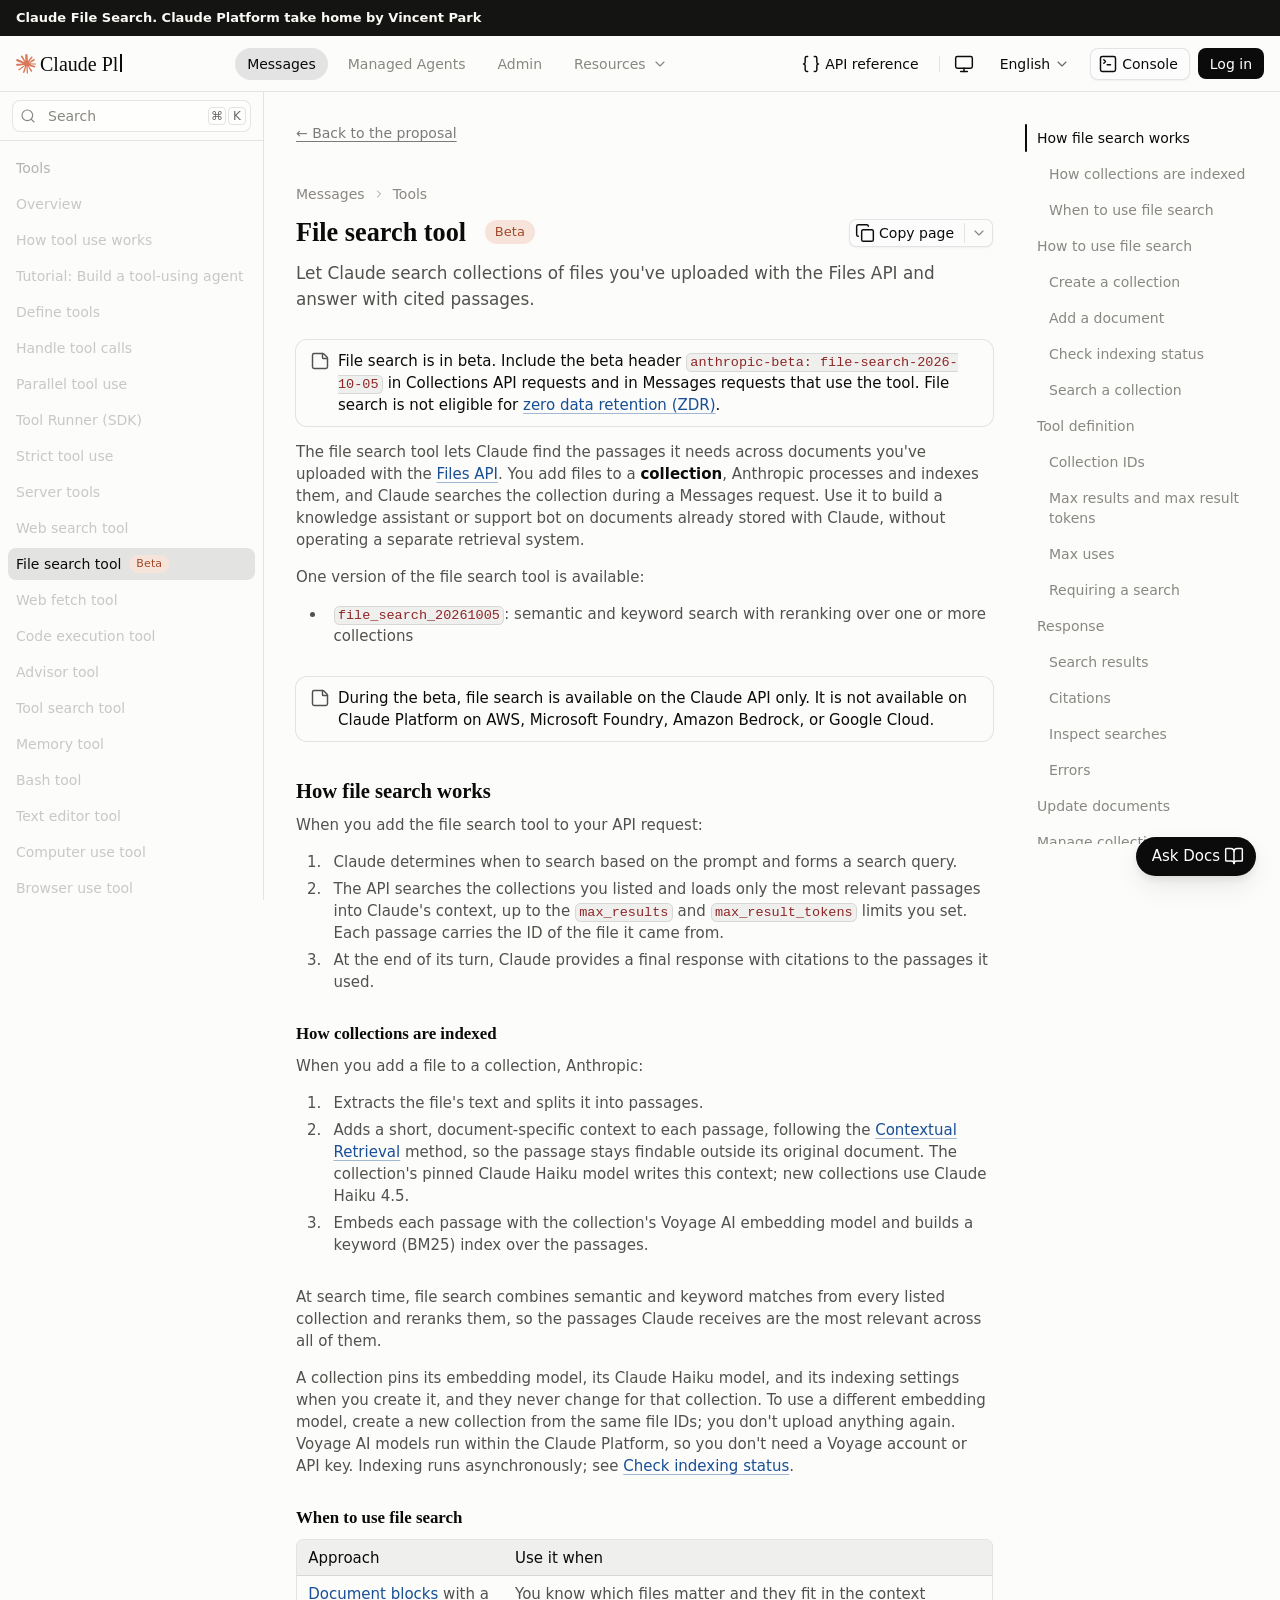
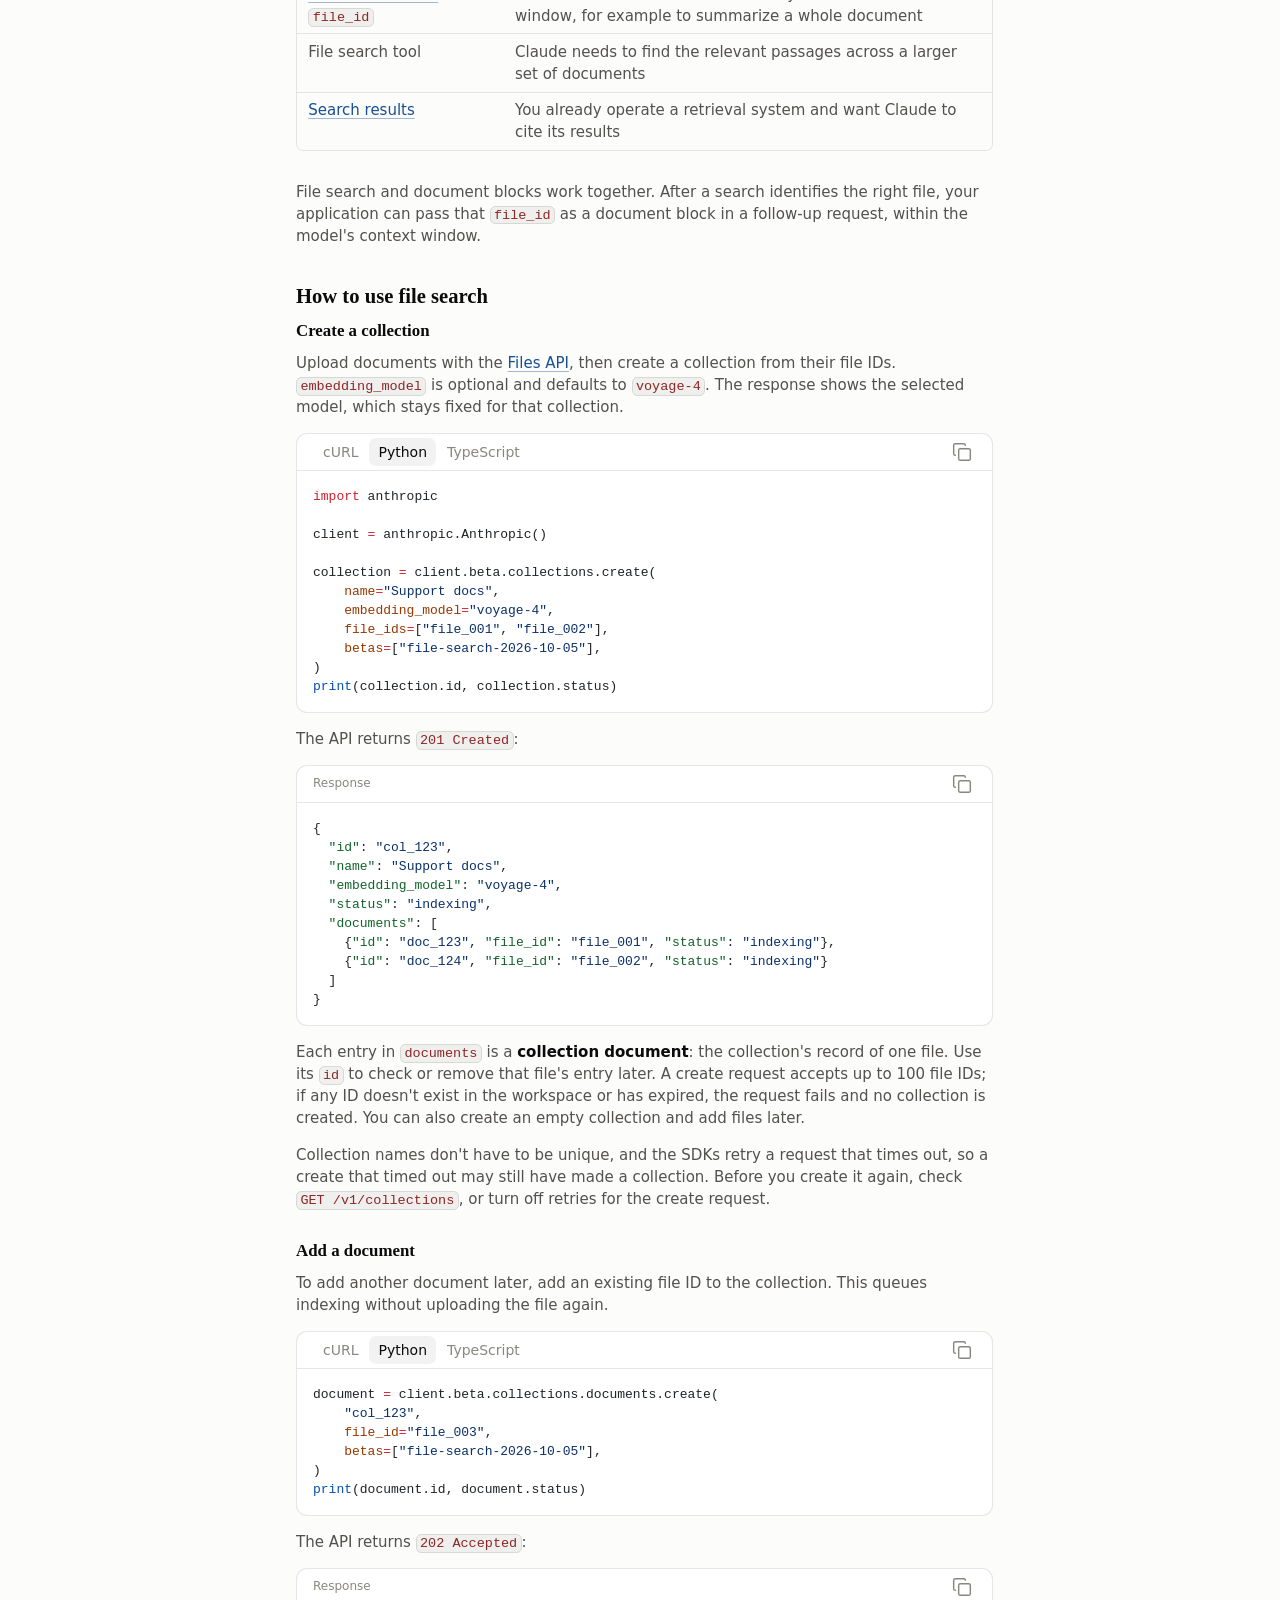
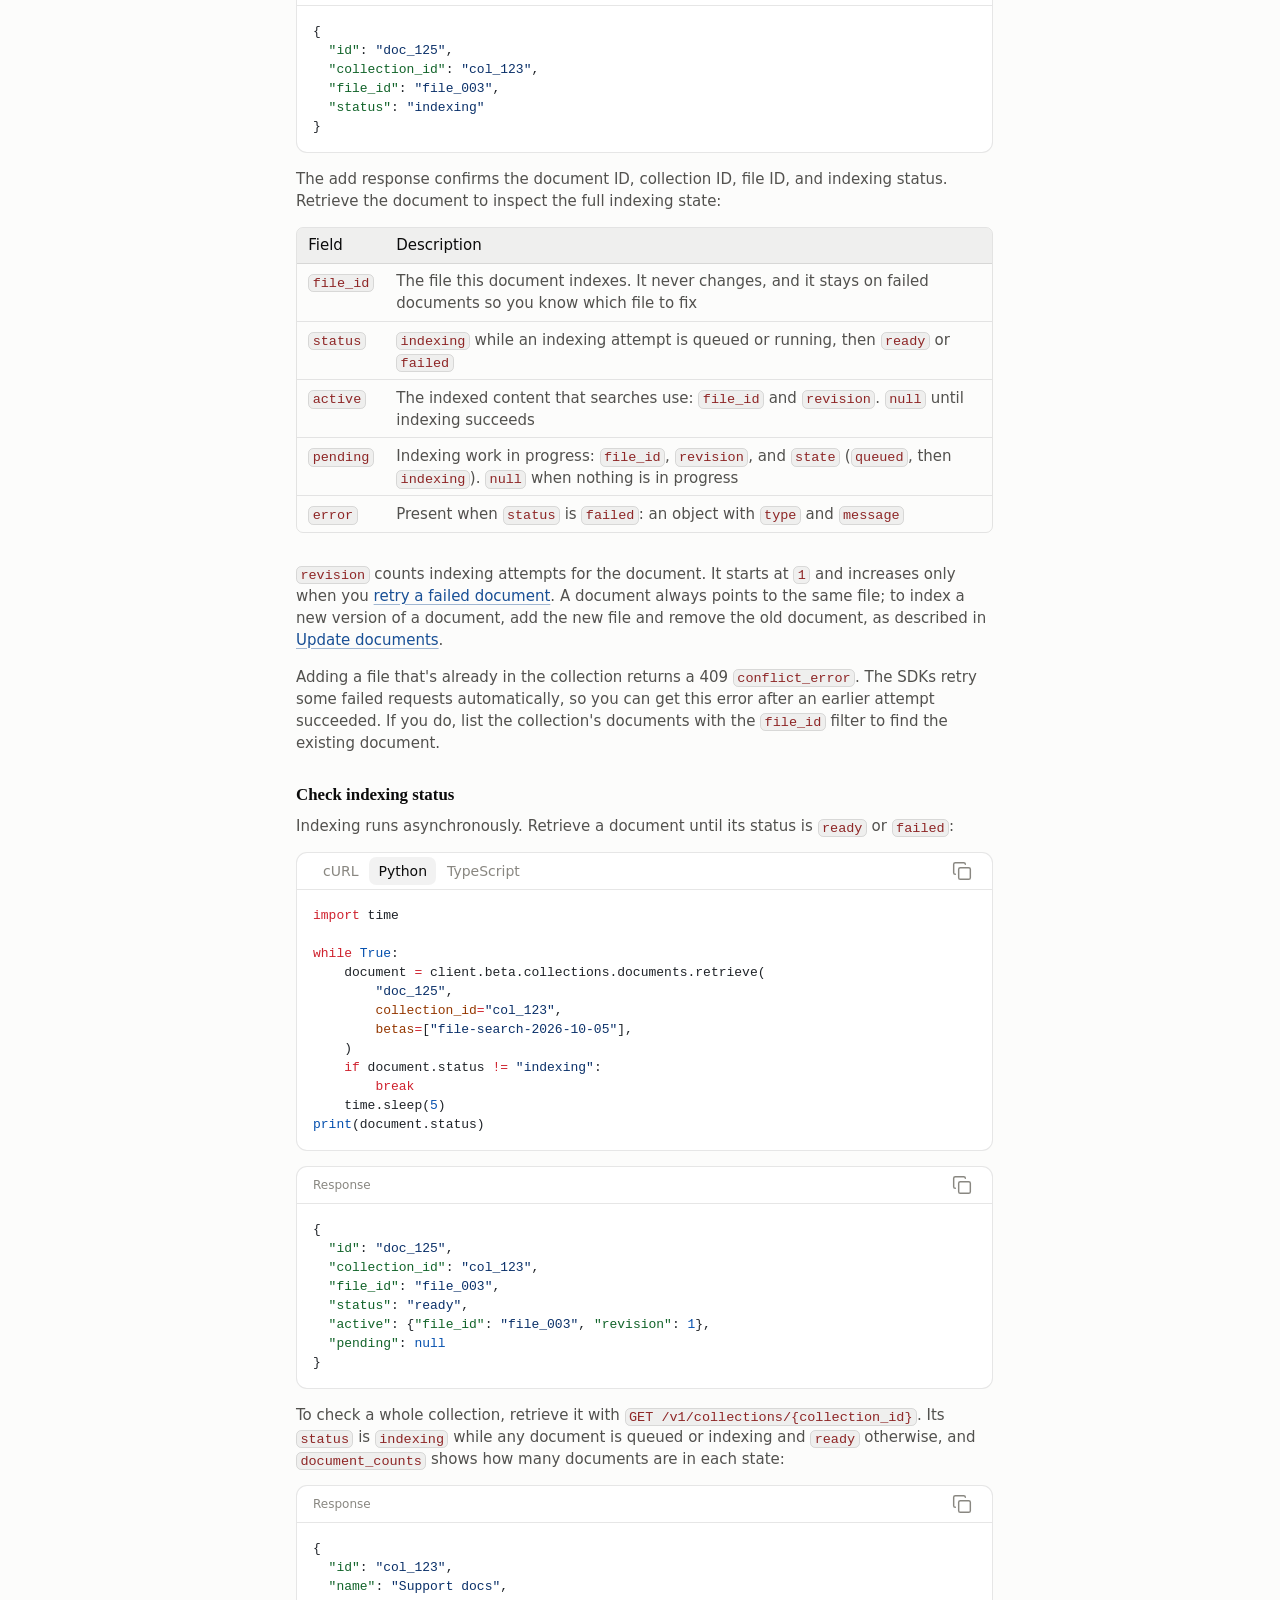
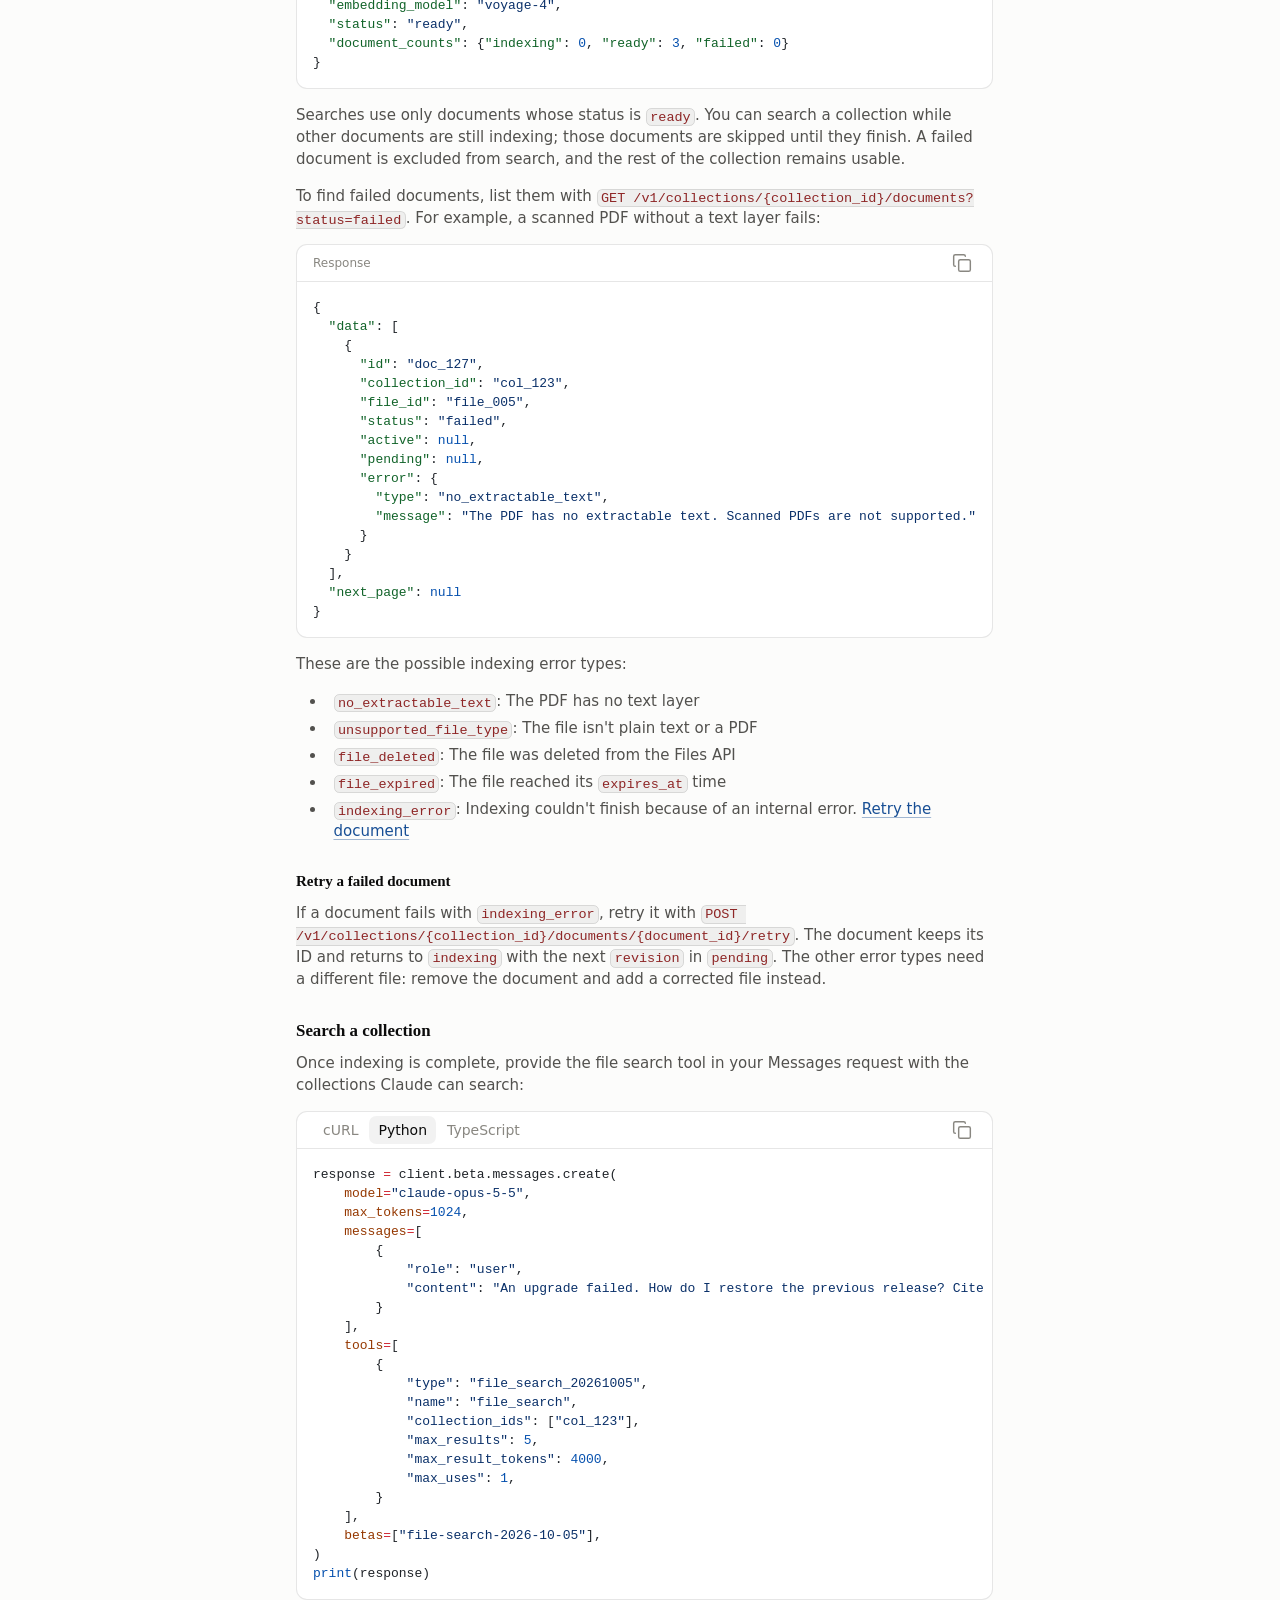
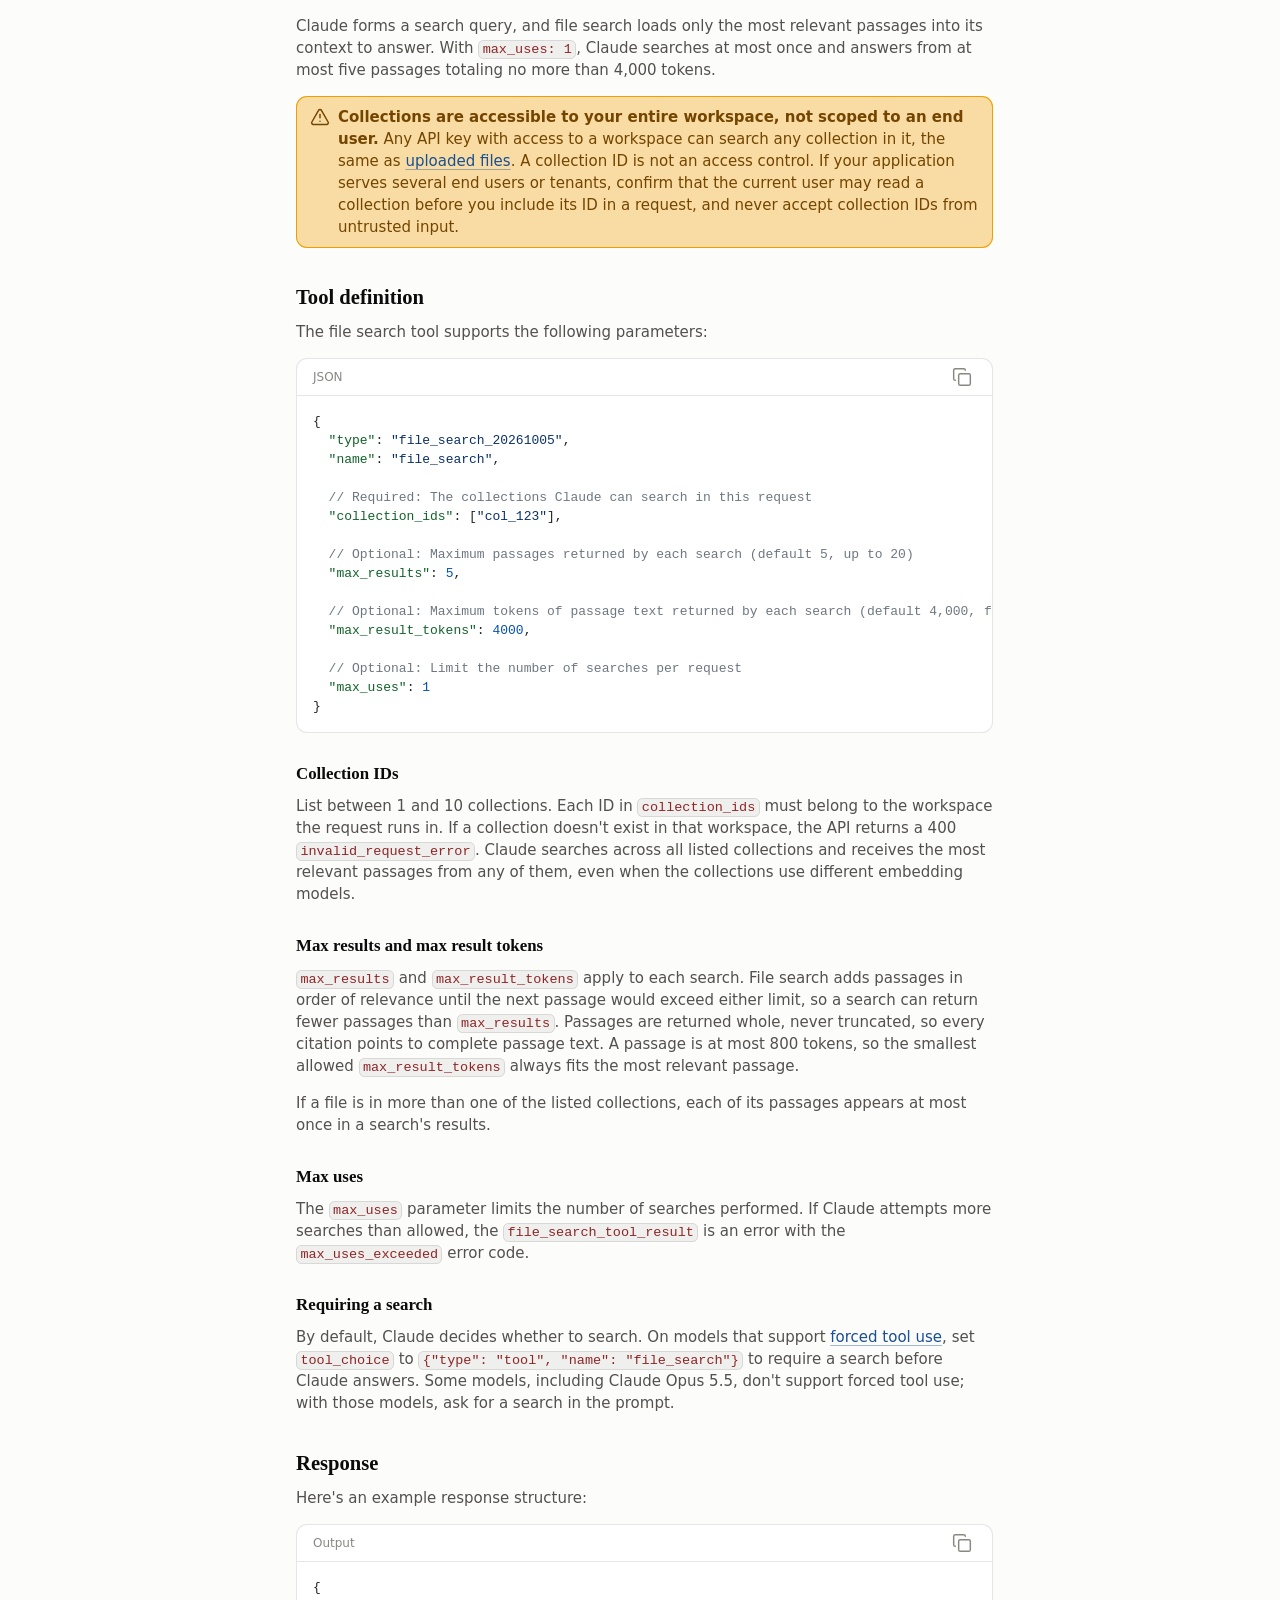
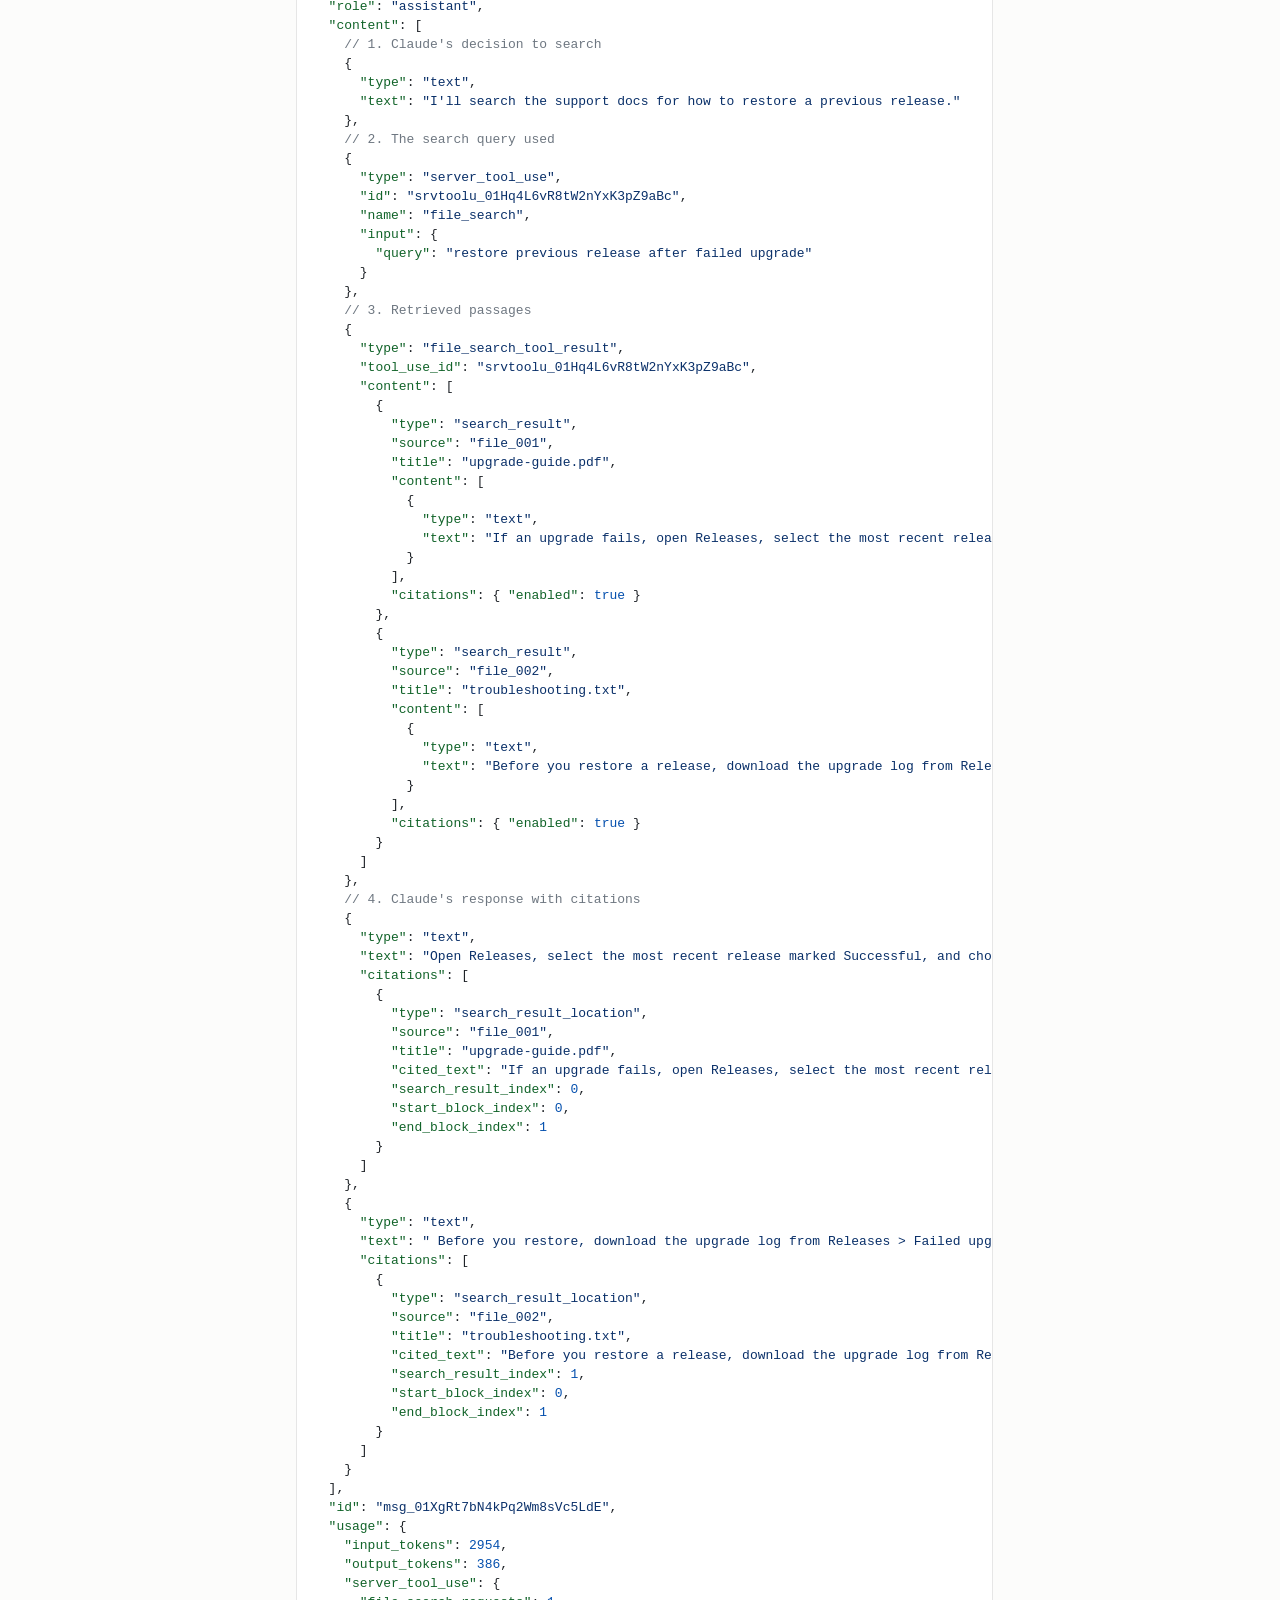
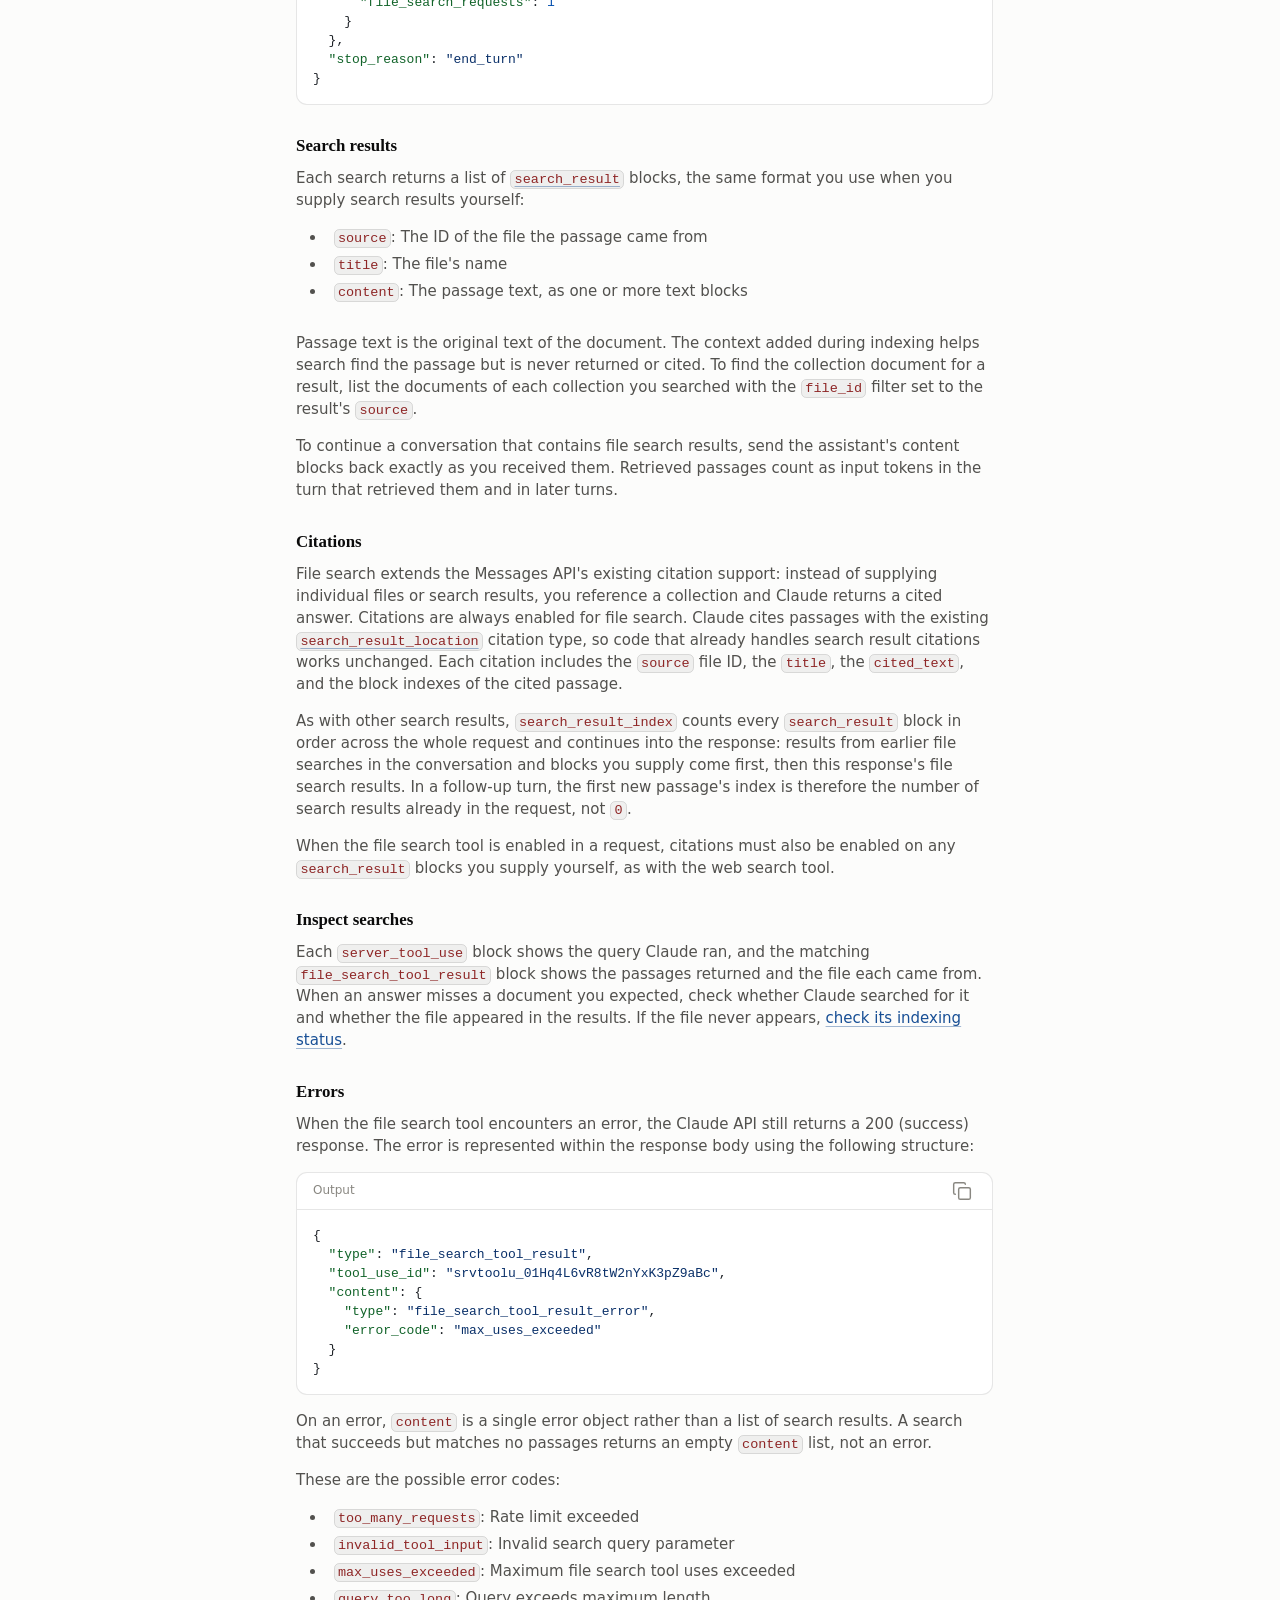
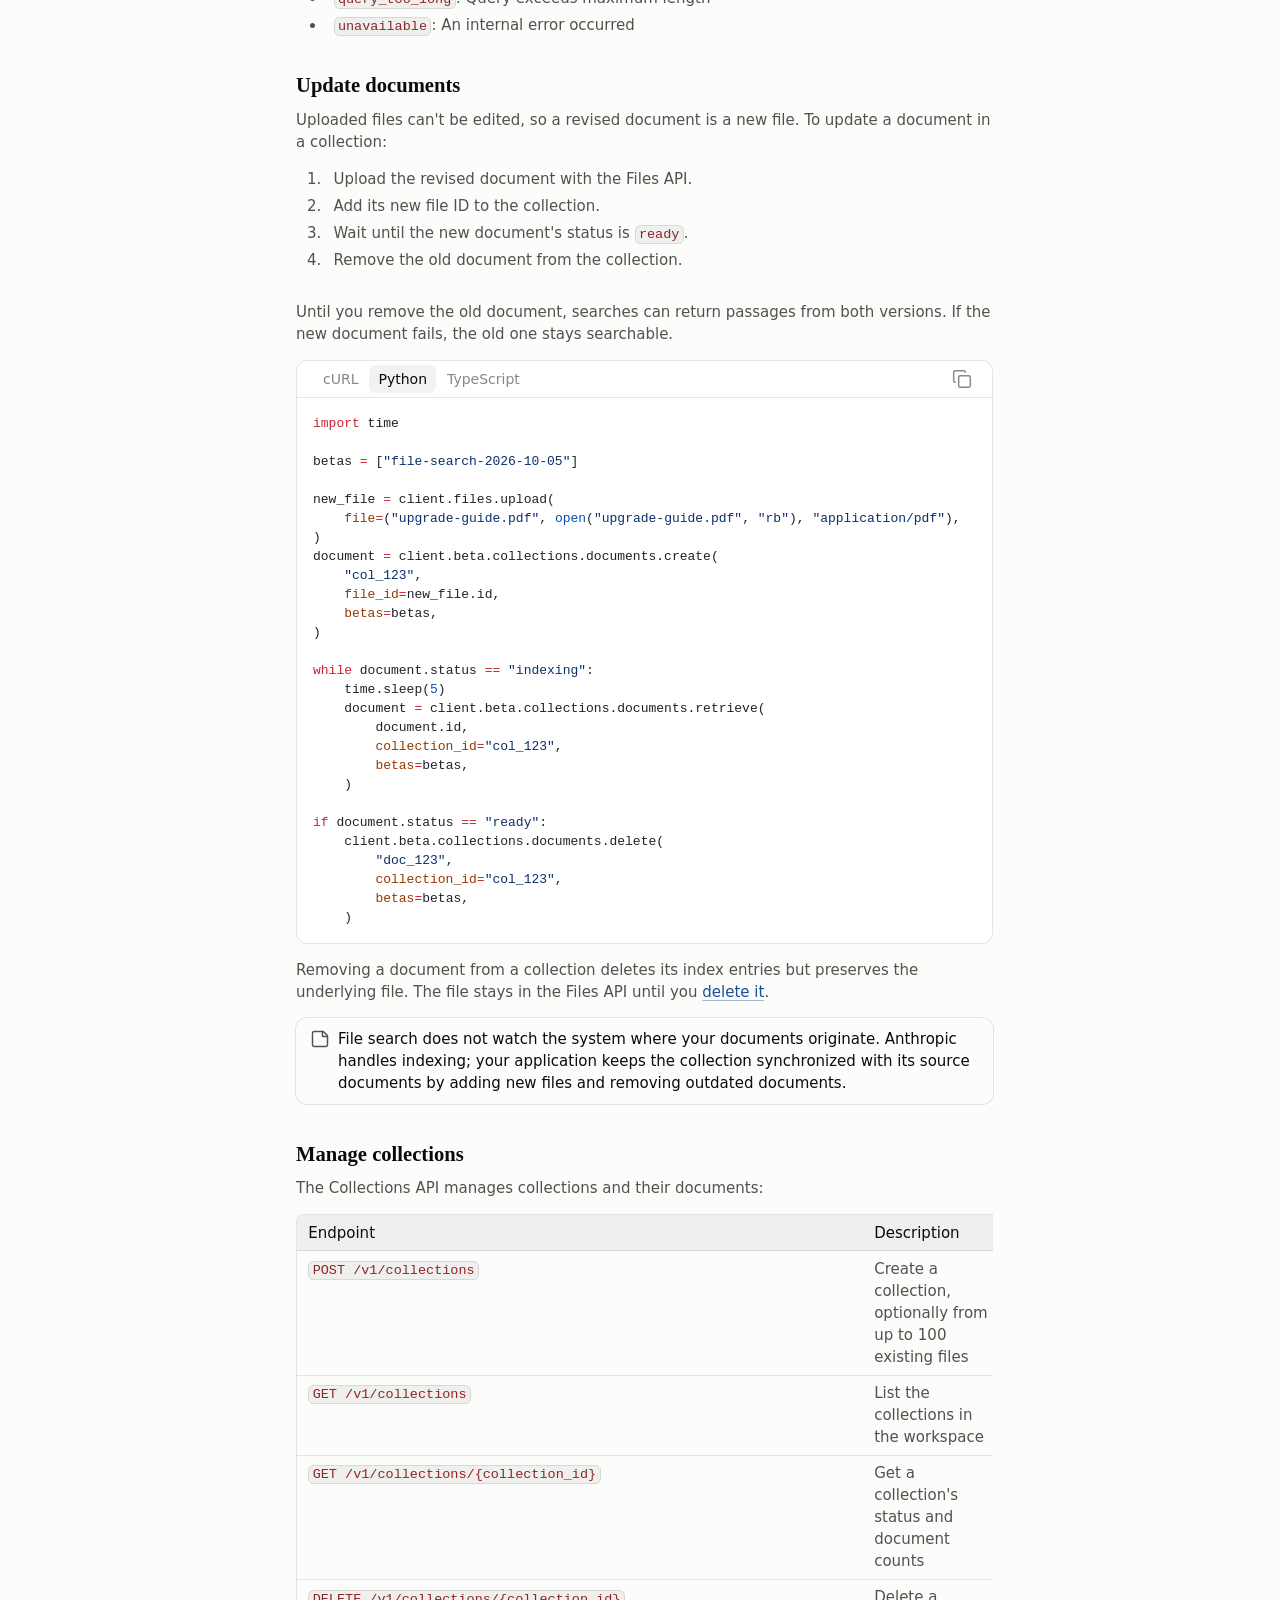
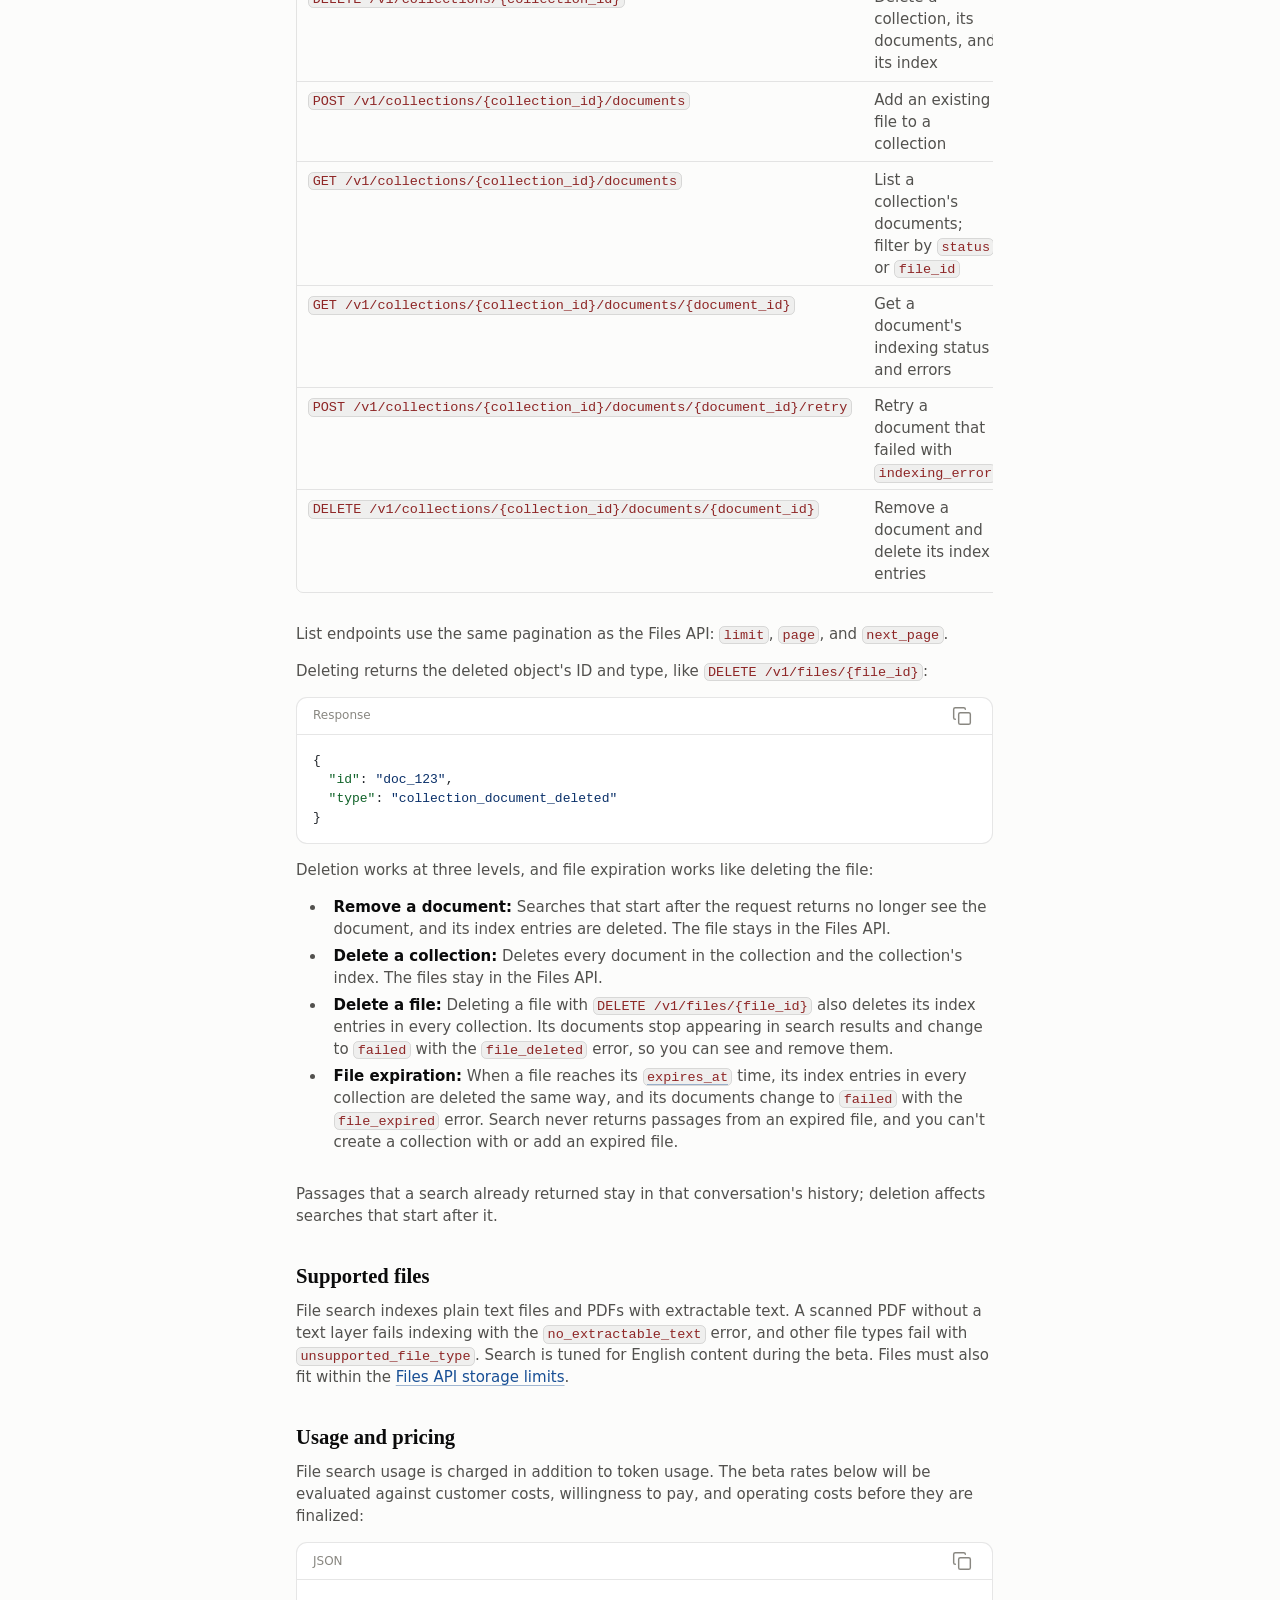
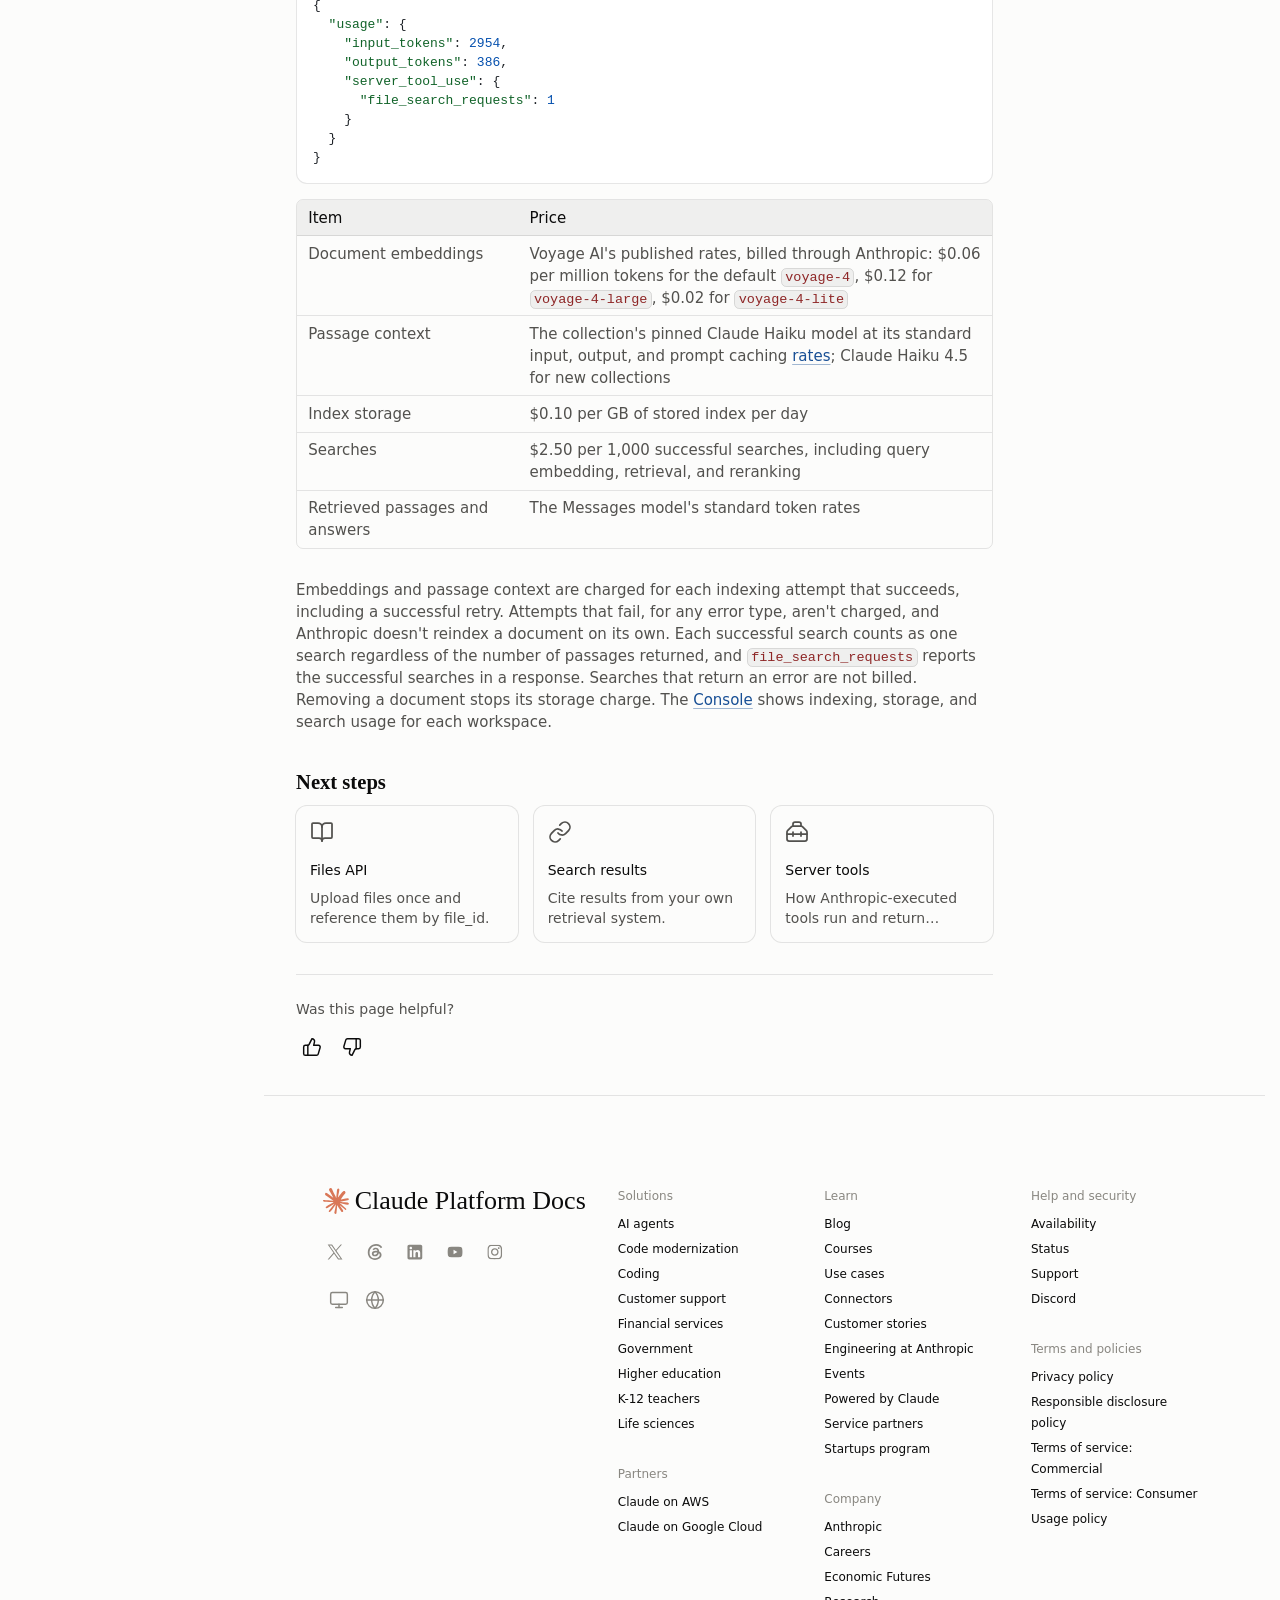
==== docs/en/agents-and-tools/tool-use/file-search-tool/index.html @ 1ff49994 "Publish Claude File Search take-home documentation" ====
<!DOCTYPE html><html class="h-screen antialiased bg-page anthropicsans_a7151b9f-module__RC1Wfa__variable anthropicmono_cbe48008-module__LaA-xG__variable anthropicserif_80ca7d24-module__Iptpla__variable cds-root text-primary" lang="en" data-theme="claude" data-color-version="v2" data-build-id="a8218bbc716d77092af94dba1873da5579f1d96c" style="--cds-page-bg: var(--cds-surface-1); font-size: 100%; --docs-preview-bar-offset: var(--mock-banner-h);" data-density="comfortable" data-platform="web" data-font="anthropic" data-page-bg="surface-1" data-mode="system" data-docs-page=""><head><meta charset="utf-8"><meta name="viewport" content="width=device-width, initial-scale=1, viewport-fit=cover"><link rel="stylesheet" href="../../../../../assets/docs.css"><title>File search tool (proposal mock) - Claude Platform Docs</title><meta name="description" content="Let Claude search collections of files you've uploaded with the Files API and answer with cited passages."><meta name="mobile-web-app-capable" content="yes"><meta name="apple-mobile-web-app-status-bar-style" content="default"><meta name="theme-color" content="rgb(252, 252, 251)"><meta name="robots" content="noindex,nofollow"><link rel="stylesheet" href="../../../../../assets/mock.css"><link rel="icon" href="data:image/svg+xml,%3Csvg xmlns=%22http://www.w3.org/2000/svg%22 viewBox=%220 0 16 16%22%3E%3Ccircle cx=%228%22 cy=%228%22 r=%226%22 fill=%22%23d97757%22/%3E%3C/svg%3E"></head><body class="bg-page text-primary min-h-screen font-sans" style="font-size:var(--cds-font-size-body)"><div class="mock-banner" role="note"><span class="mock-banner-text"><strong>Claude File Search. Claude Platform take home by Vincent Park</strong></span></div><div hidden=""><!--$--><!--/$--></div><div class="cds-root text-primary contents" data-density="comfortable" data-platform="web" data-font="anthropic" data-page-bg="surface-1" style="font-size:var(--cds-font-size-body);--cds-page-bg:var(--cds-surface-1)" data-mode="system"><!--$--><!--/$--><!--$--><!--/$--><!--&--><!--&--><div class="max-w-screen flex flex-col print:block"><header class="fixed top-[var(--docs-preview-bar-offset,0px)] right-0 left-0 flex h-14 flex-none items-center justify-between gap-md border-b bg-surface-1 px-sm md:px-lg xl:gap-xl print:static print:px-6 print:lg:px-8" style="z-index:30"><a aria-label="Claude Platform Docs Home" class="flex items-center" href="https://platform.claude.com/docs/en/home" target="_blank" rel="noopener noreferrer"><div data-cds="ProductLogo" class="inline-flex flex-col items-start" style="gap:4px"><div class="flex items-start" style="font-size:20px;gap:0.3em"><svg data-cds="Spark" xmlns="http://www.w3.org/2000/svg" viewBox="0 0 100 100" width="20" height="20" class="size-[1em] shrink-0 mock-spark" style="--cds-spark-size:calc(1.25rem * var(--cds-rem-scale, 1))" fill="var(--cds-clay, #d97757)" aria-hidden="true"><defs><mask id="mock-spark-mask-0" maskUnits="userSpaceOnUse" x="-20" y="-20" width="140" height="140"><rect x="-20" y="-20" width="140" height="140" fill="black"></rect><circle class="mock-spark-mask" cx="50" cy="50" r="75" fill="white"></circle></mask></defs><g mask="url(#mock-spark-mask-0)"><path d="m19.6 66.5 19.7-11 .3-1-.3-.5h-1l-3.3-.2-11.2-.3L14 53l-9.5-.5-2.4-.5L0 49l.2-1.5 2-1.3 2.9.2 6.3.5 9.5.6 6.9.4L38 49.1h1.6l.2-.7-.5-.4-.4-.4L29 41l-10.6-7-5.6-4.1-3-2-1.5-2-.6-4.2 2.7-3 3.7.3.9.2 3.7 2.9 8 6.1L37 36l1.5 1.2.6-.4.1-.3-.7-1.1L33 25l-6-10.4-2.7-4.3-.7-2.6c-.3-1-.4-2-.4-3l3-4.2L28 0l4.2.6L33.8 2l2.6 6 4.1 9.3L47 29.9l2 3.8 1 3.4.3 1h.7v-.5l.5-7.2 1-8.7 1-11.2.3-3.2 1.6-3.8 3-2L61 2.6l2 2.9-.3 1.8-1.1 7.7L59 27.1l-1.5 8.2h.9l1-1.1 4.1-5.4 6.9-8.6 3-3.5L77 13l2.3-1.8h4.3l3.1 4.7-1.4 4.9-4.4 5.6-3.7 4.7-5.3 7.1-3.2 5.7.3.4h.7l12-2.6 6.4-1.1 7.6-1.3 3.5 1.6.4 1.6-1.4 3.4-8.2 2-9.6 2-14.3 3.3-.2.1.2.3 6.4.6 2.8.2h6.8l12.6 1 3.3 2 1.9 2.7-.3 2-5.1 2.6-6.8-1.6-16-3.8-5.4-1.3h-.8v.4l4.6 4.5 8.3 7.5L89 80.1l.5 2.4-1.3 2-1.4-.2-9.2-7-3.6-3-8-6.8h-.5v.7l1.8 2.7 9.8 14.7.5 4.5-.7 1.4-2.6 1-2.7-.6-5.8-8-6-9-4.7-8.2-.5.4-2.9 30.2-1.3 1.5-3 1.2-2.5-2-1.4-3 1.4-6.2 1.6-8 1.3-6.4 1.2-7.9.7-2.6v-.2H49L43 72l-9 12.3-7.2 7.6-1.7.7-3-1.5.3-2.8L24 86l10-12.8 6-7.9 4-4.6-.1-.5h-.3L17.2 77.4l-4.7.6-2-2 .2-3 1-1 8-5.5Z"></path></g></svg><div class="flex flex-col items-start" style="gap:4px"><span class="whitespace-nowrap font-voice leading-none text-primary mock-wordmark" style="font-size:20px;font-weight:500;margin-left:-0.1em;font-optical-sizing:auto;font-variation-settings:&quot;wght&quot; 500;font-feature-settings:&quot;ss01&quot; 1, &quot;dlig&quot; 1"><span class="mock-typed">Claude Platform Docs</span><span class="mock-caret" aria-hidden="true"></span><span class="mock-think" aria-hidden="true"><span class="mock-verb-window"><span class="mock-verb">Thinking…</span></span></span></span></div></div></div></a><nav class="hidden lg:block h-full print:hidden"><ul class="flex h-full items-center gap-xs text-body"><li><a class="flex h-control items-center justify-center gap-1.5 rounded-full px-md text-center text-nowrap outline-none focus-visible:shadow-focus focus-visible:outline-hidden bg-fill-ghost-selected text-primary" href="https://platform.claude.com/docs/en/intro" target="_blank" rel="noopener noreferrer">Messages</a></li><li><a class="flex h-control items-center justify-center gap-1.5 rounded-full px-md text-center text-nowrap outline-none focus-visible:shadow-focus focus-visible:outline-hidden text-muted hover:bg-fill-ghost-hover" href="https://platform.claude.com/docs/en/managed-agents/overview" target="_blank" rel="noopener noreferrer">Managed Agents</a></li><li><a class="flex h-control items-center justify-center gap-1.5 rounded-full px-md text-center text-nowrap outline-none focus-visible:shadow-focus focus-visible:outline-hidden text-muted hover:bg-fill-ghost-hover" href="https://platform.claude.com/docs/en/manage-claude/admin-api" target="_blank" rel="noopener noreferrer">Admin</a></li><li><div class="relative"><button type="button" class="flex h-control items-center justify-center gap-1.5 rounded-full px-md text-center text-nowrap outline-none focus-visible:shadow-focus focus-visible:outline-hidden text-muted hover:bg-fill-ghost-hover" aria-expanded="false" aria-controls="_R_iabrivd9l4plb_">Resources<span data-cds="Icon" style="font-size:calc(1rem * var(--cds-rem-scale, 1));font-weight:533.3" aria-hidden="true" data-mock-icon="chevron-down"><svg xmlns="http://www.w3.org/2000/svg" viewBox="0 0 24 24" width="1em" height="1em" fill="none" stroke="currentColor" stroke-width="1.75" stroke-linecap="round" stroke-linejoin="round" aria-hidden="true" style="display:inline-block;vertical-align:-0.125em"><path d="m6 9 6 6 6-6"></path></svg></span></button><ul id="_R_iabrivd9l4plb_" role="list" hidden="" inert="" style="z-index:50" class="rounded-card bg-surface-3 shadow-panel absolute left-0 top-full mt-1 min-w-32 p-1 max-h-[min(70vh,24rem)] overflow-y-auto overflow-x-hidden"><li><a class="cds-reset flex w-full items-center gap-xs compact:px-2 comfortable:px-2.5 py-[calc((var(--cds-h-control)-var(--cds-leading-body))/2)] rounded text-body font-normal [--cds-shortcut-cap-ink:var(--cds-text-muted)] select-none outline-none focus-visible:outline-hidden data-[disabled]:opacity-disabled data-[disabled]:pointer-events-none text-primary data-[highlighted]:bg-fill-ghost-hover justify-between whitespace-nowrap hover:bg-fill-ghost-hover focus-visible:bg-fill-ghost-hover focus-visible:shadow-focus" href="https://platform.claude.com/docs/en/about-claude/use-case-guides/overview" target="_blank" rel="noopener noreferrer"><span>Best practices</span></a></li><li><a class="cds-reset flex w-full items-center gap-xs compact:px-2 comfortable:px-2.5 py-[calc((var(--cds-h-control)-var(--cds-leading-body))/2)] rounded text-body font-normal [--cds-shortcut-cap-ink:var(--cds-text-muted)] select-none outline-none focus-visible:outline-hidden data-[disabled]:opacity-disabled data-[disabled]:pointer-events-none text-primary data-[highlighted]:bg-fill-ghost-hover justify-between whitespace-nowrap hover:bg-fill-ghost-hover focus-visible:bg-fill-ghost-hover focus-visible:shadow-focus" href="https://platform.claude.com/docs/en/models/overview" target="_blank" rel="noopener noreferrer"><span>Models &amp; pricing</span></a></li><li><a class="cds-reset flex w-full items-center gap-xs compact:px-2 comfortable:px-2.5 py-[calc((var(--cds-h-control)-var(--cds-leading-body))/2)] rounded text-body font-normal [--cds-shortcut-cap-ink:var(--cds-text-muted)] select-none outline-none focus-visible:outline-hidden data-[disabled]:opacity-disabled data-[disabled]:pointer-events-none text-primary data-[highlighted]:bg-fill-ghost-hover justify-between whitespace-nowrap hover:bg-fill-ghost-hover focus-visible:bg-fill-ghost-hover focus-visible:shadow-focus" href="https://platform.claude.com/docs/en/cli-sdks-libraries/overview" target="_blank" rel="noopener noreferrer"><span>SDKs, CLI, and libraries</span></a></li><li><a class="cds-reset flex w-full items-center gap-xs compact:px-2 comfortable:px-2.5 py-[calc((var(--cds-h-control)-var(--cds-leading-body))/2)] rounded text-body font-normal [--cds-shortcut-cap-ink:var(--cds-text-muted)] select-none outline-none focus-visible:outline-hidden data-[disabled]:opacity-disabled data-[disabled]:pointer-events-none text-primary data-[highlighted]:bg-fill-ghost-hover justify-between whitespace-nowrap hover:bg-fill-ghost-hover focus-visible:bg-fill-ghost-hover focus-visible:shadow-focus" href="https://platform.claude.com/docs/en/agents-and-tools/agent-skills/claude-api-skill" target="_blank" rel="noopener noreferrer"><span>Claude API skill</span></a></li><li><a class="cds-reset flex w-full items-center gap-xs compact:px-2 comfortable:px-2.5 py-[calc((var(--cds-h-control)-var(--cds-leading-body))/2)] rounded text-body font-normal [--cds-shortcut-cap-ink:var(--cds-text-muted)] select-none outline-none focus-visible:outline-hidden data-[disabled]:opacity-disabled data-[disabled]:pointer-events-none text-primary data-[highlighted]:bg-fill-ghost-hover justify-between whitespace-nowrap hover:bg-fill-ghost-hover focus-visible:bg-fill-ghost-hover focus-visible:shadow-focus" href="https://platform.claude.com/docs/en/release-notes/overview" target="_blank" rel="noopener noreferrer"><span>Release notes</span></a></li></ul></div></li></ul></nav><div class="print:hidden"><div class="lg:flex hidden items-center gap-xs"><a data-cds="Button" data-cds-ghost="" class="cds-reset group/btn relative isolate inline-flex shrink-0 items-center justify-center gap-1.5 whitespace-nowrap select-none cursor-[var(--cds-cursor-interactive)] aria-disabled:cursor-default data-[disabled]:cursor-default border-0 outline-none focus-visible:outline-hidden [&amp;[data-initial-focus]:focus]:outline-hidden rounded h-control font-sans text-body [&amp;:disabled:not([aria-busy])]:opacity-disabled disabled:pointer-events-none transition-shadow duration-fast text-primary font-normal aria-pressed:text-accent focus-visible:shadow-focus [&amp;[data-initial-focus]:focus]:shadow-focus px-md" href="https://platform.claude.com/docs/en/api/overview" target="_blank" rel="noopener noreferrer"><span aria-hidden="true" class="absolute -z-[1] rounded-[inherit] inset-0 cds-btn-squish"><span data-cds-part="paint" class="absolute inset-0 rounded-[inherit] transition-[background-color,box-shadow,color] duration-fast ease-out group-focus-visible/btn:shadow-[inset_0_0_0_1px_var(--cds-page-bg)] group-[[data-initial-focus]:focus]/btn:shadow-[inset_0_0_0_1px_var(--cds-page-bg)] bg-transparent group-hover/btn:bg-fill-ghost-hover group-[[aria-haspopup][aria-expanded=true]]/btn:bg-fill-ghost-hover group-aria-pressed/btn:bg-accent group-hover/btn:group-aria-pressed/btn:bg-accent "></span></span><span class="inline-flex min-w-0 items-center gap-1 "><span data-cds="Icon" style="font-size:calc(1.25rem * var(--cds-rem-scale, 1));font-weight:433.3" class="-ms-1" aria-hidden="true" data-mock-icon="braces"><svg xmlns="http://www.w3.org/2000/svg" viewBox="0 0 24 24" width="1em" height="1em" fill="none" stroke="currentColor" stroke-width="1.75" stroke-linecap="round" stroke-linejoin="round" aria-hidden="true" style="display:inline-block;vertical-align:-0.125em"><path d="M8 3H7a2 2 0 0 0-2 2v5a2 2 0 0 1-2 2 2 2 0 0 1 2 2v5c0 1.1.9 2 2 2h1"></path><path d="M16 21h1a2 2 0 0 0 2-2v-5c0-1.1.9-2 2-2a2 2 0 0 1-2-2V5a2 2 0 0 0-2-2h-1"></path></svg></span>API reference</span></a><div class="h-4 w-px self-center bg-border" aria-hidden="true"></div><div class="hidden xl:flex items-center gap-xs"><button type="button" data-cds="Button" data-cds-icon-only="" data-cds-ghost="" class="cds-reset group/btn relative isolate inline-flex shrink-0 items-center justify-center gap-1.5 whitespace-nowrap select-none cursor-[var(--cds-cursor-interactive)] aria-disabled:cursor-default data-[disabled]:cursor-default border-0 outline-none focus-visible:outline-hidden [&amp;[data-initial-focus]:focus]:outline-hidden rounded h-control font-sans text-body [&amp;:disabled:not([aria-busy])]:opacity-disabled disabled:pointer-events-none transition-shadow duration-fast text-primary font-normal aria-pressed:text-accent focus-visible:shadow-focus [&amp;[data-initial-focus]:focus]:shadow-focus aspect-square w-control px-0" aria-label="Color theme: System" tabindex="0" aria-haspopup="menu" id="_R_6lnabrivd9l4plb_" data-base-ui-tooltip-trigger="" aria-expanded="false"><span aria-hidden="true" class="absolute -z-[1] rounded-[inherit] inset-0 cds-btn-squish"><span data-cds-part="paint" class="absolute inset-0 rounded-[inherit] transition-[background-color,box-shadow,color] duration-fast ease-out group-focus-visible/btn:shadow-[inset_0_0_0_1px_var(--cds-page-bg)] group-[[data-initial-focus]:focus]/btn:shadow-[inset_0_0_0_1px_var(--cds-page-bg)] bg-transparent group-hover/btn:bg-fill-ghost-hover group-[[aria-haspopup][aria-expanded=true]]/btn:bg-fill-ghost-hover group-aria-pressed/btn:bg-accent group-hover/btn:group-aria-pressed/btn:bg-accent "></span></span><span class="inline-flex min-w-0 items-center gap-1 "><span data-cds="Icon" style="font-size:calc(1.25rem * var(--cds-rem-scale, 1));font-weight:433.3" aria-hidden="true" data-mock-icon="monitor"><svg xmlns="http://www.w3.org/2000/svg" viewBox="0 0 24 24" width="1em" height="1em" fill="none" stroke="currentColor" stroke-width="1.75" stroke-linecap="round" stroke-linejoin="round" aria-hidden="true" style="display:inline-block;vertical-align:-0.125em"><rect width="20" height="14" x="2" y="3" rx="2"></rect><line x1="8" x2="16" y1="21" y2="21"></line><line x1="12" x2="12" y1="17" y2="21"></line></svg></span></span></button><button type="button" data-cds="Button" data-cds-ghost="" class="cds-reset group/btn relative isolate inline-flex shrink-0 items-center justify-center gap-1.5 whitespace-nowrap select-none cursor-[var(--cds-cursor-interactive)] aria-disabled:cursor-default data-[disabled]:cursor-default border-0 outline-none focus-visible:outline-hidden [&amp;[data-initial-focus]:focus]:outline-hidden rounded h-control font-sans text-body [&amp;:disabled:not([aria-busy])]:opacity-disabled disabled:pointer-events-none transition-shadow duration-fast text-primary font-normal aria-pressed:text-accent focus-visible:shadow-focus [&amp;[data-initial-focus]:focus]:shadow-focus px-md" aria-label="Language: English" tabindex="0" aria-haspopup="menu" id="base-ui-_R_6pnabrivd9l4plb_" aria-expanded="false"><span aria-hidden="true" class="absolute -z-[1] rounded-[inherit] inset-0 cds-btn-squish"><span data-cds-part="paint" class="absolute inset-0 rounded-[inherit] transition-[background-color,box-shadow,color] duration-fast ease-out group-focus-visible/btn:shadow-[inset_0_0_0_1px_var(--cds-page-bg)] group-[[data-initial-focus]:focus]/btn:shadow-[inset_0_0_0_1px_var(--cds-page-bg)] bg-transparent group-hover/btn:bg-fill-ghost-hover group-[[aria-haspopup][aria-expanded=true]]/btn:bg-fill-ghost-hover group-aria-pressed/btn:bg-accent group-hover/btn:group-aria-pressed/btn:bg-accent "></span></span><span class="inline-flex min-w-0 items-center gap-1 ">English<span data-cds="Icon" style="font-size:calc(1rem * var(--cds-rem-scale, 1));font-weight:533.3" class="shrink-0 opacity-60" data-cds-part="menu-caret" aria-hidden="true" data-mock-icon="chevron-down"><svg xmlns="http://www.w3.org/2000/svg" viewBox="0 0 24 24" width="1em" height="1em" fill="none" stroke="currentColor" stroke-width="1.75" stroke-linecap="round" stroke-linejoin="round" aria-hidden="true" style="display:inline-block;vertical-align:-0.125em"><path d="m6 9 6 6 6-6"></path></svg></span></span></button></div><a data-cds="Button" class="cds-reset group/btn relative isolate inline-flex shrink-0 items-center justify-center gap-1.5 whitespace-nowrap select-none cursor-[var(--cds-cursor-interactive)] aria-disabled:cursor-default data-[disabled]:cursor-default border-0 outline-none focus-visible:outline-hidden [&amp;[data-initial-focus]:focus]:outline-hidden rounded h-control font-sans text-body [&amp;:disabled:not([aria-busy])]:opacity-disabled disabled:pointer-events-none transition-shadow duration-fast text-primary font-normal aria-pressed:text-accent focus-visible:shadow-focus [&amp;[data-initial-focus]:focus]:shadow-focus px-md max-[72rem]:hidden" href="https://platform.claude.com/" target="_blank" rel="noopener noreferrer"><span aria-hidden="true" class="absolute -z-[1] rounded-[inherit] inset-0 cds-btn-squish"><span data-cds-part="paint" class="absolute inset-0 rounded-[inherit] transition-[background-color,box-shadow,color] duration-fast ease-out group-focus-visible/btn:shadow-[inset_0_0_0_1px_var(--cds-page-bg)] group-[[data-initial-focus]:focus]/btn:shadow-[inset_0_0_0_1px_var(--cds-page-bg)] bg-fill-secondary group-hover/btn:bg-fill-secondary-hover group-[[aria-haspopup][aria-expanded=true]]/btn:bg-fill-secondary-hover group-aria-pressed/btn:bg-accent group-hover/btn:group-aria-pressed/btn:bg-accent shadow-field group-aria-pressed/btn:shadow-field-pressed group-focus-visible/btn:group-aria-pressed/btn:shadow-[inset_0_0_0_1px_var(--cds-page-bg)]"></span></span><span class="inline-flex min-w-0 items-center gap-1 "><span data-cds="Icon" style="font-size:calc(1.25rem * var(--cds-rem-scale, 1));font-weight:433.3" class="-ms-1" aria-hidden="true" data-mock-icon="square-terminal"><svg xmlns="http://www.w3.org/2000/svg" viewBox="0 0 24 24" width="1em" height="1em" fill="none" stroke="currentColor" stroke-width="1.75" stroke-linecap="round" stroke-linejoin="round" aria-hidden="true" style="display:inline-block;vertical-align:-0.125em"><path d="m7 11 2-2-2-2"></path><path d="M11 13h4"></path><rect width="18" height="18" x="3" y="3" rx="2" ry="2"></rect></svg></span>Console</span></a><a data-cds="Button" class="cds-reset group/btn relative isolate inline-flex shrink-0 items-center justify-center gap-1.5 whitespace-nowrap select-none cursor-[var(--cds-cursor-interactive)] aria-disabled:cursor-default data-[disabled]:cursor-default border-0 outline-none focus-visible:outline-hidden [&amp;[data-initial-focus]:focus]:outline-hidden rounded h-control font-sans text-body [&amp;:disabled:not([aria-busy])]:opacity-disabled disabled:pointer-events-none transition-shadow duration-fast text-on-primary font-medium [--cds-shortcut-cap-ink:currentColor] focus-visible:shadow-focus [&amp;[data-initial-focus]:focus]:shadow-focus px-md" href="https://platform.claude.com/login?returnTo=%2Fdocs%2Fen%2Fagents-and-tools%2Ftool-use%2Fweb-search-tool" target="_blank" rel="noopener noreferrer"><span aria-hidden="true" class="absolute -z-[1] rounded-[inherit] inset-[0.5px] cds-btn-squish"><span data-cds-part="paint" class="absolute inset-0 rounded-[inherit] transition-[background-color,box-shadow,color] duration-fast ease-out group-focus-visible/btn:shadow-[inset_0_0_0_1px_var(--cds-page-bg)] group-[[data-initial-focus]:focus]/btn:shadow-[inset_0_0_0_1px_var(--cds-page-bg)] bg-fill-primary group-hover/btn:bg-fill-primary-hover group-[[aria-haspopup][aria-expanded=true]]/btn:bg-fill-primary-hover group-aria-pressed/btn:bg-accent group-hover/btn:group-aria-pressed/btn:bg-accent "></span></span><span class="inline-flex min-w-0 items-center gap-1 ">Log in</span></a></div><div class="flex lg:hidden items-center gap-xs"><button type="button" data-cds="Button" data-cds-icon-only="" data-cds-ghost="" class="cds-reset group/btn relative isolate inline-flex shrink-0 items-center justify-center gap-1.5 whitespace-nowrap select-none cursor-[var(--cds-cursor-interactive)] aria-disabled:cursor-default data-[disabled]:cursor-default border-0 outline-none focus-visible:outline-hidden [&amp;[data-initial-focus]:focus]:outline-hidden rounded h-control font-sans text-body [&amp;:disabled:not([aria-busy])]:opacity-disabled disabled:pointer-events-none transition-shadow duration-fast text-primary font-normal aria-pressed:text-accent focus-visible:shadow-focus [&amp;[data-initial-focus]:focus]:shadow-focus aspect-square w-control px-0" aria-label="Search documentation" id="_R_rabrivd9l4plb_" data-base-ui-tooltip-trigger=""><span aria-hidden="true" class="absolute -z-[1] rounded-[inherit] inset-0 cds-btn-squish"><span data-cds-part="paint" class="absolute inset-0 rounded-[inherit] transition-[background-color,box-shadow,color] duration-fast ease-out group-focus-visible/btn:shadow-[inset_0_0_0_1px_var(--cds-page-bg)] group-[[data-initial-focus]:focus]/btn:shadow-[inset_0_0_0_1px_var(--cds-page-bg)] bg-transparent group-hover/btn:bg-fill-ghost-hover group-[[aria-haspopup][aria-expanded=true]]/btn:bg-fill-ghost-hover group-aria-pressed/btn:bg-accent group-hover/btn:group-aria-pressed/btn:bg-accent "></span></span><span class="inline-flex min-w-0 items-center gap-1 "><span data-cds="Icon" style="font-size:calc(1.25rem * var(--cds-rem-scale, 1));font-weight:433.3" aria-hidden="true" data-mock-icon="search"><svg xmlns="http://www.w3.org/2000/svg" viewBox="0 0 24 24" width="1em" height="1em" fill="none" stroke="currentColor" stroke-width="1.75" stroke-linecap="round" stroke-linejoin="round" aria-hidden="true" style="display:inline-block;vertical-align:-0.125em"><path d="m21 21-4.34-4.34"></path><circle cx="11" cy="11" r="8"></circle></svg></span></span></button><button type="button" data-cds="Button" data-cds-icon-only="" data-cds-ghost="" class="cds-reset group/btn relative isolate inline-flex shrink-0 items-center justify-center gap-1.5 whitespace-nowrap select-none cursor-[var(--cds-cursor-interactive)] aria-disabled:cursor-default data-[disabled]:cursor-default border-0 outline-none focus-visible:outline-hidden [&amp;[data-initial-focus]:focus]:outline-hidden rounded h-control font-sans text-body [&amp;:disabled:not([aria-busy])]:opacity-disabled disabled:pointer-events-none transition-shadow duration-fast text-primary font-normal aria-pressed:text-accent focus-visible:shadow-focus [&amp;[data-initial-focus]:focus]:shadow-focus aspect-square w-control px-0 -scale-x-100" aria-label="Open navigation menu" id="_r_c_" data-base-ui-tooltip-trigger=""><span aria-hidden="true" class="absolute -z-[1] rounded-[inherit] inset-0 cds-btn-squish"><span data-cds-part="paint" class="absolute inset-0 rounded-[inherit] transition-[background-color,box-shadow,color] duration-fast ease-out group-focus-visible/btn:shadow-[inset_0_0_0_1px_var(--cds-page-bg)] group-[[data-initial-focus]:focus]/btn:shadow-[inset_0_0_0_1px_var(--cds-page-bg)] bg-transparent group-hover/btn:bg-fill-ghost-hover group-[[aria-haspopup][aria-expanded=true]]/btn:bg-fill-ghost-hover group-aria-pressed/btn:bg-accent group-hover/btn:group-aria-pressed/btn:bg-accent "></span></span><span class="inline-flex min-w-0 items-center gap-1 "><span data-cds="Icon" aria-hidden="true" style="font-size: calc(1.25rem * var(--cds-rem-scale, 1)); font-weight: 433.3;" data-mock-icon="text-align-start"><svg xmlns="http://www.w3.org/2000/svg" viewBox="0 0 24 24" width="1em" height="1em" fill="none" stroke="currentColor" stroke-width="1.75" stroke-linecap="round" stroke-linejoin="round" aria-hidden="true" style="display:inline-block;vertical-align:-0.125em"><path d="M21 5H3"></path><path d="M15 12H3"></path><path d="M17 19H3"></path></svg></span></span></button></div></div></header><div data-docs-layout="true" class="flex-1"><!--&--><!--$--><!--/$--><div class="flex min-h-screen pt-[calc(3.5rem+var(--docs-preview-bar-offset,0px))] print:block print:min-h-0! print:pt-0"><aside class="lg:flex hidden w-66 fixed top-[calc(3.5rem+var(--docs-preview-bar-offset,0px))] flex-none flex-col border-r print:hidden" style="bottom:var(--devbar-h, 0);z-index:20"><div class="px-md py-sm"><button type="button" aria-haspopup="dialog" aria-keyshortcuts="Meta+k" aria-label="Search documentation" class="flex h-control w-full items-center gap-sm rounded bg-fill-field ps-sm pe-[calc((var(--cds-h-control)-var(--cds-h-control-nested))/2)] font-sans text-body text-muted shadow-field-ring outline-none transition duration-fast focus-visible:shadow-focus [&amp;:hover:not(:focus-visible)]:shadow-field-hover focus-visible:outline-hidden"><span data-cds="Icon" style="font-size:calc(1rem * var(--cds-rem-scale, 1));font-weight:533.3" aria-hidden="true" data-mock-icon="search"><svg xmlns="http://www.w3.org/2000/svg" viewBox="0 0 24 24" width="1em" height="1em" fill="none" stroke="currentColor" stroke-width="1.75" stroke-linecap="round" stroke-linejoin="round" aria-hidden="true" style="display:inline-block;vertical-align:-0.125em"><path d="m21 21-4.34-4.34"></path><circle cx="11" cy="11" r="8"></circle></svg></span><span class="min-w-0 flex-1 truncate text-start">Search</span><span data-cds="Shortcut" data-variant="keycap" class="inline-flex shrink-0 items-center gap-[2px] text-caption pointer-coarse:hidden"><kbd class="inline-flex shrink-0 items-center justify-center h-[calc(1em+6px)] rounded-[var(--cds-keycap-radius,4px)] [color:var(--cds-shortcut-cap-ink)] bg-[color:var(--cds-shortcut-cap-fill)] border border-[color:var(--cds-shortcut-cap-line)] font-inherit [font-variation-settings:inherit] [line-height:1] w-[calc(1em+6px)] px-0"><span aria-hidden="true">⌘</span><span class="sr-only select-none">Command</span></kbd><kbd class="inline-flex shrink-0 items-center justify-center h-[calc(1em+6px)] rounded-[var(--cds-keycap-radius,4px)] [color:var(--cds-shortcut-cap-ink)] bg-[color:var(--cds-shortcut-cap-fill)] border border-[color:var(--cds-shortcut-cap-line)] font-inherit [font-variation-settings:inherit] [line-height:1] w-[calc(1em+6px)] px-0">K</kbd></span></button></div><div class="flex-1 overflow-y-auto border-t pt-md pb-lg"><div class="flex flex-col gap-md px-sm"><div class="flex flex-col gap-1"><div class="flex h-control min-w-0 items-center gap-xs rounded px-sm text-body outline-none focus-visible:outline-hidden focus-visible:shadow-focus font-medium text-primary mock-dim">First steps</div><a class="flex h-control min-w-0 items-center gap-xs rounded px-sm text-body outline-none focus-visible:outline-hidden focus-visible:shadow-focus text-secondary hover:bg-fill-ghost-hover mock-dim" href="https://platform.claude.com/docs/en/intro" target="_blank" rel="noopener noreferrer"><span class="flex h-full min-w-0 items-center"><span data-cds="OverflowTooltip" class="block min-w-0 overflow-x-clip text-ellipsis whitespace-nowrap" id="_R_12obb9febrivd9l4plb_" data-base-ui-tooltip-trigger="">Intro to Claude</span></span></a><a class="flex h-control min-w-0 items-center gap-xs rounded px-sm text-body outline-none focus-visible:outline-hidden focus-visible:shadow-focus text-secondary hover:bg-fill-ghost-hover mock-dim" href="https://platform.claude.com/docs/en/get-api-key" target="_blank" rel="noopener noreferrer"><span class="flex h-full min-w-0 items-center"><span data-cds="OverflowTooltip" class="block min-w-0 overflow-x-clip text-ellipsis whitespace-nowrap" id="_R_14obb9febrivd9l4plb_" data-base-ui-tooltip-trigger="">Get your API key</span></span></a><a class="flex h-control min-w-0 items-center gap-xs rounded px-sm text-body outline-none focus-visible:outline-hidden focus-visible:shadow-focus text-secondary hover:bg-fill-ghost-hover mock-dim" href="https://platform.claude.com/docs/en/get-started" target="_blank" rel="noopener noreferrer"><span class="flex h-full min-w-0 items-center"><span data-cds="OverflowTooltip" class="block min-w-0 overflow-x-clip text-ellipsis whitespace-nowrap" id="_R_16obb9febrivd9l4plb_" data-base-ui-tooltip-trigger="">Quickstart</span></span></a><a class="flex h-control min-w-0 items-center gap-xs rounded px-sm text-body outline-none focus-visible:outline-hidden focus-visible:shadow-focus text-secondary hover:bg-fill-ghost-hover mock-dim" href="https://platform.claude.com/docs/en/manage-claude/authentication" target="_blank" rel="noopener noreferrer"><span class="flex h-full min-w-0 items-center"><span data-cds="OverflowTooltip" class="block min-w-0 overflow-x-clip text-ellipsis whitespace-nowrap" id="_R_18obb9febrivd9l4plb_" data-base-ui-tooltip-trigger="">Authentication</span></span></a></div><div class="flex flex-col gap-1"><div class="flex h-control min-w-0 items-center gap-xs rounded px-sm text-body outline-none focus-visible:outline-hidden focus-visible:shadow-focus font-medium text-primary mock-dim">Building with Claude</div><a class="flex h-control min-w-0 items-center gap-xs rounded px-sm text-body outline-none focus-visible:outline-hidden focus-visible:shadow-focus text-secondary hover:bg-fill-ghost-hover mock-dim" href="https://platform.claude.com/docs/en/build-with-claude/overview" target="_blank" rel="noopener noreferrer"><span class="flex h-full min-w-0 items-center"><span data-cds="OverflowTooltip" class="block min-w-0 overflow-x-clip text-ellipsis whitespace-nowrap" id="_R_12ojb9febrivd9l4plb_" data-base-ui-tooltip-trigger="">Features overview</span></span></a><a class="flex h-control min-w-0 items-center gap-xs rounded px-sm text-body outline-none focus-visible:outline-hidden focus-visible:shadow-focus text-secondary hover:bg-fill-ghost-hover mock-dim" href="https://platform.claude.com/docs/en/build-with-claude/working-with-messages" target="_blank" rel="noopener noreferrer"><span class="flex h-full min-w-0 items-center"><span data-cds="OverflowTooltip" class="block min-w-0 overflow-x-clip text-ellipsis whitespace-nowrap" id="_R_14ojb9febrivd9l4plb_" data-base-ui-tooltip-trigger="">Using the Messages API</span></span></a><a class="flex h-control min-w-0 items-center gap-xs rounded px-sm text-body outline-none focus-visible:outline-hidden focus-visible:shadow-focus text-secondary hover:bg-fill-ghost-hover mock-dim" href="https://platform.claude.com/docs/en/build-with-claude/handling-stop-reasons" target="_blank" rel="noopener noreferrer"><span class="flex h-full min-w-0 items-center"><span data-cds="OverflowTooltip" class="block min-w-0 overflow-x-clip text-ellipsis whitespace-nowrap" id="_R_16ojb9febrivd9l4plb_" data-base-ui-tooltip-trigger="">Stop reasons and fallback</span></span></a><a class="flex h-control min-w-0 items-center gap-xs rounded px-sm text-body outline-none focus-visible:outline-hidden focus-visible:shadow-focus text-secondary hover:bg-fill-ghost-hover mock-dim" href="https://platform.claude.com/docs/en/build-with-claude/refusals-and-fallback" target="_blank" rel="noopener noreferrer"><span class="flex h-full min-w-0 items-center"><span data-cds="OverflowTooltip" class="block min-w-0 overflow-x-clip text-ellipsis whitespace-nowrap" id="_R_18ojb9febrivd9l4plb_" data-base-ui-tooltip-trigger="">Refusals and fallback</span></span></a><a class="flex h-control min-w-0 items-center gap-xs rounded px-sm text-body outline-none focus-visible:outline-hidden focus-visible:shadow-focus text-secondary hover:bg-fill-ghost-hover mock-dim" href="https://platform.claude.com/docs/en/build-with-claude/fallback-credit" target="_blank" rel="noopener noreferrer"><span class="flex h-full min-w-0 items-center"><span data-cds="OverflowTooltip" class="block min-w-0 overflow-x-clip text-ellipsis whitespace-nowrap" id="_R_1aojb9febrivd9l4plb_" data-base-ui-tooltip-trigger="">Fallback credit</span></span></a></div><div class="flex flex-col gap-1"><div class="flex h-control min-w-0 items-center gap-xs rounded px-sm text-body outline-none focus-visible:outline-hidden focus-visible:shadow-focus font-medium text-primary mock-dim">Model capabilities</div><a class="flex h-control min-w-0 items-center gap-xs rounded px-sm text-body outline-none focus-visible:outline-hidden focus-visible:shadow-focus text-secondary hover:bg-fill-ghost-hover mock-dim" href="https://platform.claude.com/docs/en/build-with-claude/effort" target="_blank" rel="noopener noreferrer"><span class="flex h-full min-w-0 items-center"><span data-cds="OverflowTooltip" class="block min-w-0 overflow-x-clip text-ellipsis whitespace-nowrap" id="_R_22orb9febrivd9l4plb_" data-base-ui-tooltip-trigger="">Effort</span></span></a><a class="flex h-control min-w-0 items-center gap-xs rounded px-sm text-body outline-none focus-visible:outline-hidden focus-visible:shadow-focus text-secondary hover:bg-fill-ghost-hover mock-dim" href="https://platform.claude.com/docs/en/build-with-claude/task-budgets" target="_blank" rel="noopener noreferrer"><span class="flex h-full min-w-0 items-center"><span data-cds="OverflowTooltip" class="block min-w-0 overflow-x-clip text-ellipsis whitespace-nowrap" id="_R_24orb9febrivd9l4plb_" data-base-ui-tooltip-trigger="">Task budgets (beta)</span></span></a><a class="flex h-control min-w-0 items-center gap-xs rounded px-sm text-body outline-none focus-visible:outline-hidden focus-visible:shadow-focus text-secondary hover:bg-fill-ghost-hover mock-dim" href="https://platform.claude.com/docs/en/build-with-claude/fast-mode" target="_blank" rel="noopener noreferrer"><span class="flex h-full min-w-0 items-center"><span data-cds="OverflowTooltip" class="block min-w-0 overflow-x-clip text-ellipsis whitespace-nowrap" id="_R_26orb9febrivd9l4plb_" data-base-ui-tooltip-trigger="">Fast mode (research preview)</span></span></a><a class="flex h-control min-w-0 items-center gap-xs rounded px-sm text-body outline-none focus-visible:outline-hidden focus-visible:shadow-focus text-secondary hover:bg-fill-ghost-hover mock-dim" href="https://platform.claude.com/docs/en/build-with-claude/structured-outputs" target="_blank" rel="noopener noreferrer"><span class="flex h-full min-w-0 items-center"><span data-cds="OverflowTooltip" class="block min-w-0 overflow-x-clip text-ellipsis whitespace-nowrap" id="_R_28orb9febrivd9l4plb_" data-base-ui-tooltip-trigger="">Structured outputs</span></span></a><a class="flex h-control min-w-0 items-center gap-xs rounded px-sm text-body outline-none focus-visible:outline-hidden focus-visible:shadow-focus text-secondary hover:bg-fill-ghost-hover mock-dim" href="https://platform.claude.com/docs/en/build-with-claude/citations" target="_blank" rel="noopener noreferrer"><span class="flex h-full min-w-0 items-center"><span data-cds="OverflowTooltip" class="block min-w-0 overflow-x-clip text-ellipsis whitespace-nowrap" id="_R_2aorb9febrivd9l4plb_" data-base-ui-tooltip-trigger="">Citations</span></span></a><a class="flex h-control min-w-0 items-center gap-xs rounded px-sm text-body outline-none focus-visible:outline-hidden focus-visible:shadow-focus text-secondary hover:bg-fill-ghost-hover mock-dim" href="https://platform.claude.com/docs/en/build-with-claude/streaming" target="_blank" rel="noopener noreferrer"><span class="flex h-full min-w-0 items-center"><span data-cds="OverflowTooltip" class="block min-w-0 overflow-x-clip text-ellipsis whitespace-nowrap" id="_R_2corb9febrivd9l4plb_" data-base-ui-tooltip-trigger="">Streaming Messages</span></span></a><a class="flex h-control min-w-0 items-center gap-xs rounded px-sm text-body outline-none focus-visible:outline-hidden focus-visible:shadow-focus text-secondary hover:bg-fill-ghost-hover mock-dim" href="https://platform.claude.com/docs/en/build-with-claude/batch-processing" target="_blank" rel="noopener noreferrer"><span class="flex h-full min-w-0 items-center"><span data-cds="OverflowTooltip" class="block min-w-0 overflow-x-clip text-ellipsis whitespace-nowrap" id="_R_2eorb9febrivd9l4plb_" data-base-ui-tooltip-trigger="">Batch processing</span></span></a><a class="flex h-control min-w-0 items-center gap-xs rounded px-sm text-body outline-none focus-visible:outline-hidden focus-visible:shadow-focus text-secondary hover:bg-fill-ghost-hover mock-dim" href="https://platform.claude.com/docs/en/build-with-claude/search-results" target="_blank" rel="noopener noreferrer"><span class="flex h-full min-w-0 items-center"><span data-cds="OverflowTooltip" class="block min-w-0 overflow-x-clip text-ellipsis whitespace-nowrap" id="_R_2gorb9febrivd9l4plb_" data-base-ui-tooltip-trigger="">Search results</span></span></a><a class="flex h-control min-w-0 items-center gap-xs rounded px-sm text-body outline-none focus-visible:outline-hidden focus-visible:shadow-focus text-secondary hover:bg-fill-ghost-hover mock-dim" href="https://platform.claude.com/docs/en/test-and-evaluate/strengthen-guardrails/handle-streaming-refusals" target="_blank" rel="noopener noreferrer"><span class="flex h-full min-w-0 items-center"><span data-cds="OverflowTooltip" class="block min-w-0 overflow-x-clip text-ellipsis whitespace-nowrap" id="_R_2iorb9febrivd9l4plb_" data-base-ui-tooltip-trigger="">Streaming refusals</span></span></a><a class="flex h-control min-w-0 items-center gap-xs rounded px-sm text-body outline-none focus-visible:outline-hidden focus-visible:shadow-focus text-secondary hover:bg-fill-ghost-hover mock-dim" href="https://platform.claude.com/docs/en/build-with-claude/multilingual-support" target="_blank" rel="noopener noreferrer"><span class="flex h-full min-w-0 items-center"><span data-cds="OverflowTooltip" class="block min-w-0 overflow-x-clip text-ellipsis whitespace-nowrap" id="_R_2korb9febrivd9l4plb_" data-base-ui-tooltip-trigger="">Multilingual support</span></span></a><a class="flex h-control min-w-0 items-center gap-xs rounded px-sm text-body outline-none focus-visible:outline-hidden focus-visible:shadow-focus text-secondary hover:bg-fill-ghost-hover mock-dim" href="https://platform.claude.com/docs/en/build-with-claude/embeddings" target="_blank" rel="noopener noreferrer"><span class="flex h-full min-w-0 items-center"><span data-cds="OverflowTooltip" class="block min-w-0 overflow-x-clip text-ellipsis whitespace-nowrap" id="_R_2morb9febrivd9l4plb_" data-base-ui-tooltip-trigger="">Embeddings</span></span></a><div data-closed="" data-cds="Collapsible" class="group/exp w-full flex flex-col gap-1"><div class="group/row flex h-control min-w-0 items-stretch rounded text-body text-secondary hover:bg-fill-ghost-hover"><a class="flex min-w-0 flex-1 items-center gap-xs rounded-s ps-sm outline-none select-none focus-visible:shadow-focus mock-dim" href="https://platform.claude.com/docs/en/build-with-claude/thinking" target="_blank" rel="noopener noreferrer"><span class="min-w-0 truncate">Thinking</span></a></div></div></div><div class="flex flex-col gap-1"><div class="flex h-control min-w-0 items-center gap-xs rounded px-sm text-body outline-none focus-visible:outline-hidden focus-visible:shadow-focus font-medium text-primary mock-dim" data-mock-scroll-to="">Tools</div><a class="flex h-control min-w-0 items-center gap-xs rounded px-sm text-body outline-none focus-visible:outline-hidden focus-visible:shadow-focus text-secondary hover:bg-fill-ghost-hover mock-dim" href="https://platform.claude.com/docs/en/agents-and-tools/tool-use/overview" target="_blank" rel="noopener noreferrer"><span class="flex h-full min-w-0 items-center"><span data-cds="OverflowTooltip" class="block min-w-0 overflow-x-clip text-ellipsis whitespace-nowrap" id="_R_42p3b9febrivd9l4plb_" data-base-ui-tooltip-trigger="">Overview</span></span></a><a class="flex h-control min-w-0 items-center gap-xs rounded px-sm text-body outline-none focus-visible:outline-hidden focus-visible:shadow-focus text-secondary hover:bg-fill-ghost-hover mock-dim" href="https://platform.claude.com/docs/en/agents-and-tools/tool-use/how-tool-use-works" target="_blank" rel="noopener noreferrer"><span class="flex h-full min-w-0 items-center"><span data-cds="OverflowTooltip" class="block min-w-0 overflow-x-clip text-ellipsis whitespace-nowrap" id="_R_44p3b9febrivd9l4plb_" data-base-ui-tooltip-trigger="">How tool use works</span></span></a><a class="flex h-control min-w-0 items-center gap-xs rounded px-sm text-body outline-none focus-visible:outline-hidden focus-visible:shadow-focus text-secondary hover:bg-fill-ghost-hover mock-dim" href="https://platform.claude.com/docs/en/agents-and-tools/tool-use/build-a-tool-using-agent" target="_blank" rel="noopener noreferrer"><span class="flex h-full min-w-0 items-center"><span data-cds="OverflowTooltip" class="block min-w-0 overflow-x-clip text-ellipsis whitespace-nowrap" id="_R_46p3b9febrivd9l4plb_" data-base-ui-tooltip-trigger="">Tutorial: Build a tool-using agent</span></span></a><a class="flex h-control min-w-0 items-center gap-xs rounded px-sm text-body outline-none focus-visible:outline-hidden focus-visible:shadow-focus text-secondary hover:bg-fill-ghost-hover mock-dim" href="https://platform.claude.com/docs/en/agents-and-tools/tool-use/define-tools" target="_blank" rel="noopener noreferrer"><span class="flex h-full min-w-0 items-center"><span data-cds="OverflowTooltip" class="block min-w-0 overflow-x-clip text-ellipsis whitespace-nowrap" id="_R_48p3b9febrivd9l4plb_" data-base-ui-tooltip-trigger="">Define tools</span></span></a><a class="flex h-control min-w-0 items-center gap-xs rounded px-sm text-body outline-none focus-visible:outline-hidden focus-visible:shadow-focus text-secondary hover:bg-fill-ghost-hover mock-dim" href="https://platform.claude.com/docs/en/agents-and-tools/tool-use/handle-tool-calls" target="_blank" rel="noopener noreferrer"><span class="flex h-full min-w-0 items-center"><span data-cds="OverflowTooltip" class="block min-w-0 overflow-x-clip text-ellipsis whitespace-nowrap" id="_R_4ap3b9febrivd9l4plb_" data-base-ui-tooltip-trigger="">Handle tool calls</span></span></a><a class="flex h-control min-w-0 items-center gap-xs rounded px-sm text-body outline-none focus-visible:outline-hidden focus-visible:shadow-focus text-secondary hover:bg-fill-ghost-hover mock-dim" href="https://platform.claude.com/docs/en/agents-and-tools/tool-use/parallel-tool-use" target="_blank" rel="noopener noreferrer"><span class="flex h-full min-w-0 items-center"><span data-cds="OverflowTooltip" class="block min-w-0 overflow-x-clip text-ellipsis whitespace-nowrap" id="_R_4cp3b9febrivd9l4plb_" data-base-ui-tooltip-trigger="">Parallel tool use</span></span></a><a class="flex h-control min-w-0 items-center gap-xs rounded px-sm text-body outline-none focus-visible:outline-hidden focus-visible:shadow-focus text-secondary hover:bg-fill-ghost-hover mock-dim" href="https://platform.claude.com/docs/en/agents-and-tools/tool-use/tool-runner" target="_blank" rel="noopener noreferrer"><span class="flex h-full min-w-0 items-center"><span data-cds="OverflowTooltip" class="block min-w-0 overflow-x-clip text-ellipsis whitespace-nowrap" id="_R_4ep3b9febrivd9l4plb_" data-base-ui-tooltip-trigger="">Tool Runner (SDK)</span></span></a><a class="flex h-control min-w-0 items-center gap-xs rounded px-sm text-body outline-none focus-visible:outline-hidden focus-visible:shadow-focus text-secondary hover:bg-fill-ghost-hover mock-dim" href="https://platform.claude.com/docs/en/agents-and-tools/tool-use/strict-tool-use" target="_blank" rel="noopener noreferrer"><span class="flex h-full min-w-0 items-center"><span data-cds="OverflowTooltip" class="block min-w-0 overflow-x-clip text-ellipsis whitespace-nowrap" id="_R_4gp3b9febrivd9l4plb_" data-base-ui-tooltip-trigger="">Strict tool use</span></span></a><a class="flex h-control min-w-0 items-center gap-xs rounded px-sm text-body outline-none focus-visible:outline-hidden focus-visible:shadow-focus text-secondary hover:bg-fill-ghost-hover mock-dim" href="https://platform.claude.com/docs/en/agents-and-tools/tool-use/server-tools" target="_blank" rel="noopener noreferrer"><span class="flex h-full min-w-0 items-center"><span data-cds="OverflowTooltip" class="block min-w-0 overflow-x-clip text-ellipsis whitespace-nowrap" id="_R_4ip3b9febrivd9l4plb_" data-base-ui-tooltip-trigger="">Server tools</span></span></a><a class="flex h-control min-w-0 items-center gap-xs rounded px-sm text-body outline-none focus-visible:outline-hidden focus-visible:shadow-focus text-secondary hover:bg-fill-ghost-hover mock-dim" href="https://platform.claude.com/docs/en/agents-and-tools/tool-use/web-search-tool" target="_blank" rel="noopener noreferrer"><span class="flex h-full min-w-0 items-center"><span data-cds="OverflowTooltip" class="block min-w-0 overflow-x-clip text-ellipsis whitespace-nowrap" id="_R_4kp3b9febrivd9l4plb_" data-base-ui-tooltip-trigger="">Web search tool</span></span></a><a class="flex h-control min-w-0 items-center gap-xs rounded px-sm text-body outline-none focus-visible:outline-hidden focus-visible:shadow-focus bg-fill-ghost-selected text-primary data-[selected]:hover:bg-fill-ghost-selected mock-ours" data-selected="true" href="./"><span class="flex h-full min-w-0 items-center"><span data-cds="OverflowTooltip" class="block min-w-0 overflow-x-clip text-ellipsis whitespace-nowrap" id="_R_4kp3b9febrivd9l4plb_" data-base-ui-tooltip-trigger="">File search tool</span><span class="mock-beta">Beta</span></span></a><a class="flex h-control min-w-0 items-center gap-xs rounded px-sm text-body outline-none focus-visible:outline-hidden focus-visible:shadow-focus text-secondary hover:bg-fill-ghost-hover mock-dim" href="https://platform.claude.com/docs/en/agents-and-tools/tool-use/web-fetch-tool" target="_blank" rel="noopener noreferrer"><span class="flex h-full min-w-0 items-center"><span data-cds="OverflowTooltip" class="block min-w-0 overflow-x-clip text-ellipsis whitespace-nowrap" id="_R_4mp3b9febrivd9l4plb_" data-base-ui-tooltip-trigger="">Web fetch tool</span></span></a><a class="flex h-control min-w-0 items-center gap-xs rounded px-sm text-body outline-none focus-visible:outline-hidden focus-visible:shadow-focus text-secondary hover:bg-fill-ghost-hover mock-dim" href="https://platform.claude.com/docs/en/agents-and-tools/tool-use/code-execution-tool" target="_blank" rel="noopener noreferrer"><span class="flex h-full min-w-0 items-center"><span data-cds="OverflowTooltip" class="block min-w-0 overflow-x-clip text-ellipsis whitespace-nowrap" id="_R_4op3b9febrivd9l4plb_" data-base-ui-tooltip-trigger="">Code execution tool</span></span></a><a class="flex h-control min-w-0 items-center gap-xs rounded px-sm text-body outline-none focus-visible:outline-hidden focus-visible:shadow-focus text-secondary hover:bg-fill-ghost-hover mock-dim" href="https://platform.claude.com/docs/en/agents-and-tools/tool-use/advisor-tool" target="_blank" rel="noopener noreferrer"><span class="flex h-full min-w-0 items-center"><span data-cds="OverflowTooltip" class="block min-w-0 overflow-x-clip text-ellipsis whitespace-nowrap" id="_R_4qp3b9febrivd9l4plb_" data-base-ui-tooltip-trigger="">Advisor tool</span></span></a><a class="flex h-control min-w-0 items-center gap-xs rounded px-sm text-body outline-none focus-visible:outline-hidden focus-visible:shadow-focus text-secondary hover:bg-fill-ghost-hover mock-dim" href="https://platform.claude.com/docs/en/agents-and-tools/tool-use/tool-search-tool" target="_blank" rel="noopener noreferrer"><span class="flex h-full min-w-0 items-center"><span data-cds="OverflowTooltip" class="block min-w-0 overflow-x-clip text-ellipsis whitespace-nowrap" id="_R_4sp3b9febrivd9l4plb_" data-base-ui-tooltip-trigger="">Tool search tool</span></span></a><a class="flex h-control min-w-0 items-center gap-xs rounded px-sm text-body outline-none focus-visible:outline-hidden focus-visible:shadow-focus text-secondary hover:bg-fill-ghost-hover mock-dim" href="https://platform.claude.com/docs/en/agents-and-tools/tool-use/memory-tool" target="_blank" rel="noopener noreferrer"><span class="flex h-full min-w-0 items-center"><span data-cds="OverflowTooltip" class="block min-w-0 overflow-x-clip text-ellipsis whitespace-nowrap" id="_R_4up3b9febrivd9l4plb_" data-base-ui-tooltip-trigger="">Memory tool</span></span></a><a class="flex h-control min-w-0 items-center gap-xs rounded px-sm text-body outline-none focus-visible:outline-hidden focus-visible:shadow-focus text-secondary hover:bg-fill-ghost-hover mock-dim" href="https://platform.claude.com/docs/en/agents-and-tools/tool-use/bash-tool" target="_blank" rel="noopener noreferrer"><span class="flex h-full min-w-0 items-center"><span data-cds="OverflowTooltip" class="block min-w-0 overflow-x-clip text-ellipsis whitespace-nowrap" id="_R_50p3b9febrivd9l4plb_" data-base-ui-tooltip-trigger="">Bash tool</span></span></a><a class="flex h-control min-w-0 items-center gap-xs rounded px-sm text-body outline-none focus-visible:outline-hidden focus-visible:shadow-focus text-secondary hover:bg-fill-ghost-hover mock-dim" href="https://platform.claude.com/docs/en/agents-and-tools/tool-use/text-editor-tool" target="_blank" rel="noopener noreferrer"><span class="flex h-full min-w-0 items-center"><span data-cds="OverflowTooltip" class="block min-w-0 overflow-x-clip text-ellipsis whitespace-nowrap" id="_R_52p3b9febrivd9l4plb_" data-base-ui-tooltip-trigger="">Text editor tool</span></span></a><a class="flex h-control min-w-0 items-center gap-xs rounded px-sm text-body outline-none focus-visible:outline-hidden focus-visible:shadow-focus text-secondary hover:bg-fill-ghost-hover mock-dim" href="https://platform.claude.com/docs/en/agents-and-tools/tool-use/computer-use-tool" target="_blank" rel="noopener noreferrer"><span class="flex h-full min-w-0 items-center"><span data-cds="OverflowTooltip" class="block min-w-0 overflow-x-clip text-ellipsis whitespace-nowrap" id="_R_54p3b9febrivd9l4plb_" data-base-ui-tooltip-trigger="">Computer use tool</span></span></a><a class="flex h-control min-w-0 items-center gap-xs rounded px-sm text-body outline-none focus-visible:outline-hidden focus-visible:shadow-focus text-secondary hover:bg-fill-ghost-hover mock-dim" href="https://platform.claude.com/docs/en/agents-and-tools/tool-use/browser-use-tool" target="_blank" rel="noopener noreferrer"><span class="flex h-full min-w-0 items-center"><span data-cds="OverflowTooltip" class="block min-w-0 overflow-x-clip text-ellipsis whitespace-nowrap" id="_R_56p3b9febrivd9l4plb_" data-base-ui-tooltip-trigger="">Browser use tool</span></span></a><a class="flex h-control min-w-0 items-center gap-xs rounded px-sm text-body outline-none focus-visible:outline-hidden focus-visible:shadow-focus text-secondary hover:bg-fill-ghost-hover mock-dim" href="https://platform.claude.com/docs/en/agents-and-tools/tool-use/troubleshooting-tool-use" target="_blank" rel="noopener noreferrer"><span class="flex h-full min-w-0 items-center"><span data-cds="OverflowTooltip" class="block min-w-0 overflow-x-clip text-ellipsis whitespace-nowrap" id="_R_58p3b9febrivd9l4plb_" data-base-ui-tooltip-trigger="">Troubleshooting</span></span></a></div><div class="flex flex-col gap-1"><div class="flex h-control min-w-0 items-center gap-xs rounded px-sm text-body outline-none focus-visible:outline-hidden focus-visible:shadow-focus font-medium text-primary mock-dim">Tool infrastructure</div><a class="flex h-control min-w-0 items-center gap-xs rounded px-sm text-body outline-none focus-visible:outline-hidden focus-visible:shadow-focus text-secondary hover:bg-fill-ghost-hover mock-dim" href="https://platform.claude.com/docs/en/agents-and-tools/tool-use/tool-reference" target="_blank" rel="noopener noreferrer"><span class="flex h-full min-w-0 items-center"><span data-cds="OverflowTooltip" class="block min-w-0 overflow-x-clip text-ellipsis whitespace-nowrap" id="_R_12pbb9febrivd9l4plb_" data-base-ui-tooltip-trigger="">Tool reference</span></span></a><a class="flex h-control min-w-0 items-center gap-xs rounded px-sm text-body outline-none focus-visible:outline-hidden focus-visible:shadow-focus text-secondary hover:bg-fill-ghost-hover mock-dim" href="https://platform.claude.com/docs/en/agents-and-tools/tool-use/manage-tool-context" target="_blank" rel="noopener noreferrer"><span class="flex h-full min-w-0 items-center"><span data-cds="OverflowTooltip" class="block min-w-0 overflow-x-clip text-ellipsis whitespace-nowrap" id="_R_14pbb9febrivd9l4plb_" data-base-ui-tooltip-trigger="">Manage tool context</span></span></a><a class="flex h-control min-w-0 items-center gap-xs rounded px-sm text-body outline-none focus-visible:outline-hidden focus-visible:shadow-focus text-secondary hover:bg-fill-ghost-hover mock-dim" href="https://platform.claude.com/docs/en/agents-and-tools/tool-use/tool-combinations" target="_blank" rel="noopener noreferrer"><span class="flex h-full min-w-0 items-center"><span data-cds="OverflowTooltip" class="block min-w-0 overflow-x-clip text-ellipsis whitespace-nowrap" id="_R_16pbb9febrivd9l4plb_" data-base-ui-tooltip-trigger="">Tool combinations</span></span></a><a class="flex h-control min-w-0 items-center gap-xs rounded px-sm text-body outline-none focus-visible:outline-hidden focus-visible:shadow-focus text-secondary hover:bg-fill-ghost-hover mock-dim" href="https://platform.claude.com/docs/en/agents-and-tools/tool-use/tool-use-with-prompt-caching" target="_blank" rel="noopener noreferrer"><span class="flex h-full min-w-0 items-center"><span data-cds="OverflowTooltip" class="block min-w-0 overflow-x-clip text-ellipsis whitespace-nowrap" id="_R_18pbb9febrivd9l4plb_" data-base-ui-tooltip-trigger="">Tool use with prompt caching</span></span></a><a class="flex h-control min-w-0 items-center gap-xs rounded px-sm text-body outline-none focus-visible:outline-hidden focus-visible:shadow-focus text-secondary hover:bg-fill-ghost-hover mock-dim" href="https://platform.claude.com/docs/en/agents-and-tools/tool-use/programmatic-tool-calling" target="_blank" rel="noopener noreferrer"><span class="flex h-full min-w-0 items-center"><span data-cds="OverflowTooltip" class="block min-w-0 overflow-x-clip text-ellipsis whitespace-nowrap" id="_R_1apbb9febrivd9l4plb_" data-base-ui-tooltip-trigger="">Programmatic tool calling</span></span></a><a class="flex h-control min-w-0 items-center gap-xs rounded px-sm text-body outline-none focus-visible:outline-hidden focus-visible:shadow-focus text-secondary hover:bg-fill-ghost-hover mock-dim" href="https://platform.claude.com/docs/en/agents-and-tools/tool-use/fine-grained-tool-streaming" target="_blank" rel="noopener noreferrer"><span class="flex h-full min-w-0 items-center"><span data-cds="OverflowTooltip" class="block min-w-0 overflow-x-clip text-ellipsis whitespace-nowrap" id="_R_1cpbb9febrivd9l4plb_" data-base-ui-tooltip-trigger="">Fine-grained tool streaming</span></span></a></div><div class="flex flex-col gap-1"><div class="flex h-control min-w-0 items-center gap-xs rounded px-sm text-body outline-none focus-visible:outline-hidden focus-visible:shadow-focus font-medium text-primary mock-dim">Context management</div><a class="flex h-control min-w-0 items-center gap-xs rounded px-sm text-body outline-none focus-visible:outline-hidden focus-visible:shadow-focus text-secondary hover:bg-fill-ghost-hover mock-dim" href="https://platform.claude.com/docs/en/build-with-claude/context-windows" target="_blank" rel="noopener noreferrer"><span class="flex h-full min-w-0 items-center"><span data-cds="OverflowTooltip" class="block min-w-0 overflow-x-clip text-ellipsis whitespace-nowrap" id="_R_12pjb9febrivd9l4plb_" data-base-ui-tooltip-trigger="">Context windows</span></span></a><a class="flex h-control min-w-0 items-center gap-xs rounded px-sm text-body outline-none focus-visible:outline-hidden focus-visible:shadow-focus text-secondary hover:bg-fill-ghost-hover mock-dim" href="https://platform.claude.com/docs/en/build-with-claude/context-editing" target="_blank" rel="noopener noreferrer"><span class="flex h-full min-w-0 items-center"><span data-cds="OverflowTooltip" class="block min-w-0 overflow-x-clip text-ellipsis whitespace-nowrap" id="_R_14pjb9febrivd9l4plb_" data-base-ui-tooltip-trigger="">Context editing</span></span></a><a class="flex h-control min-w-0 items-center gap-xs rounded px-sm text-body outline-none focus-visible:outline-hidden focus-visible:shadow-focus text-secondary hover:bg-fill-ghost-hover mock-dim" href="https://platform.claude.com/docs/en/build-with-claude/prompt-caching" target="_blank" rel="noopener noreferrer"><span class="flex h-full min-w-0 items-center"><span data-cds="OverflowTooltip" class="block min-w-0 overflow-x-clip text-ellipsis whitespace-nowrap" id="_R_16pjb9febrivd9l4plb_" data-base-ui-tooltip-trigger="">Prompt caching</span></span></a><a class="flex h-control min-w-0 items-center gap-xs rounded px-sm text-body outline-none focus-visible:outline-hidden focus-visible:shadow-focus text-secondary hover:bg-fill-ghost-hover mock-dim" href="https://platform.claude.com/docs/en/build-with-claude/mid-conversation-system-messages" target="_blank" rel="noopener noreferrer"><span class="flex h-full min-w-0 items-center"><span data-cds="OverflowTooltip" class="block min-w-0 overflow-x-clip text-ellipsis whitespace-nowrap" id="_R_18pjb9febrivd9l4plb_" data-base-ui-tooltip-trigger="">Mid-conversation system messages and tool changes</span></span></a><a class="flex h-control min-w-0 items-center gap-xs rounded px-sm text-body outline-none focus-visible:outline-hidden focus-visible:shadow-focus text-secondary hover:bg-fill-ghost-hover mock-dim" href="https://platform.claude.com/docs/en/build-with-claude/mid-conversation-effort-example" target="_blank" rel="noopener noreferrer"><span class="flex h-full min-w-0 items-center"><span data-cds="OverflowTooltip" class="block min-w-0 overflow-x-clip text-ellipsis whitespace-nowrap" id="_R_1apjb9febrivd9l4plb_" data-base-ui-tooltip-trigger="">Build an orchestration mode</span></span></a><a class="flex h-control min-w-0 items-center gap-xs rounded px-sm text-body outline-none focus-visible:outline-hidden focus-visible:shadow-focus text-secondary hover:bg-fill-ghost-hover mock-dim" href="https://platform.claude.com/docs/en/build-with-claude/cache-diagnostics" target="_blank" rel="noopener noreferrer"><span class="flex h-full min-w-0 items-center"><span data-cds="OverflowTooltip" class="block min-w-0 overflow-x-clip text-ellipsis whitespace-nowrap" id="_R_1cpjb9febrivd9l4plb_" data-base-ui-tooltip-trigger="">Cache diagnostics</span></span></a><a class="flex h-control min-w-0 items-center gap-xs rounded px-sm text-body outline-none focus-visible:outline-hidden focus-visible:shadow-focus text-secondary hover:bg-fill-ghost-hover mock-dim" href="https://platform.claude.com/docs/en/build-with-claude/token-counting" target="_blank" rel="noopener noreferrer"><span class="flex h-full min-w-0 items-center"><span data-cds="OverflowTooltip" class="block min-w-0 overflow-x-clip text-ellipsis whitespace-nowrap" id="_R_1epjb9febrivd9l4plb_" data-base-ui-tooltip-trigger="">Token counting</span></span></a><div data-closed="" data-cds="Collapsible" class="group/exp w-full flex flex-col gap-1"><div class="group/row flex h-control min-w-0 items-stretch rounded text-body text-secondary hover:bg-fill-ghost-hover"><a class="flex min-w-0 flex-1 items-center gap-xs rounded-s ps-sm outline-none select-none focus-visible:shadow-focus mock-dim" href="https://platform.claude.com/docs/en/build-with-claude/compaction" target="_blank" rel="noopener noreferrer"><span class="min-w-0 truncate">Compaction</span></a></div></div></div><div class="flex flex-col gap-1"><div class="flex h-control min-w-0 items-center gap-xs rounded px-sm text-body outline-none focus-visible:outline-hidden focus-visible:shadow-focus font-medium text-primary mock-dim">Working with files</div><a class="flex h-control min-w-0 items-center gap-xs rounded px-sm text-body outline-none focus-visible:outline-hidden focus-visible:shadow-focus text-secondary hover:bg-fill-ghost-hover mock-dim" href="https://platform.claude.com/docs/en/build-with-claude/files" target="_blank" rel="noopener noreferrer"><span class="flex h-full min-w-0 items-center"><span data-cds="OverflowTooltip" class="block min-w-0 overflow-x-clip text-ellipsis whitespace-nowrap" id="_R_iprb9febrivd9l4plb_" data-base-ui-tooltip-trigger="">Files API</span></span></a><a class="flex h-control min-w-0 items-center gap-xs rounded px-sm text-body outline-none focus-visible:outline-hidden focus-visible:shadow-focus text-secondary hover:bg-fill-ghost-hover mock-dim" href="https://platform.claude.com/docs/en/build-with-claude/pdf-support" target="_blank" rel="noopener noreferrer"><span class="flex h-full min-w-0 items-center"><span data-cds="OverflowTooltip" class="block min-w-0 overflow-x-clip text-ellipsis whitespace-nowrap" id="_R_kprb9febrivd9l4plb_" data-base-ui-tooltip-trigger="">PDF support</span></span></a><div data-closed="" data-cds="Collapsible" class="group/exp w-full flex flex-col gap-1"><div class="group/row flex h-control min-w-0 items-stretch rounded text-body text-secondary hover:bg-fill-ghost-hover"><a class="flex min-w-0 flex-1 items-center gap-xs rounded-s ps-sm outline-none select-none focus-visible:shadow-focus mock-dim" href="https://platform.claude.com/docs/en/build-with-claude/vision" target="_blank" rel="noopener noreferrer"><span class="min-w-0 truncate">Images and vision</span></a></div></div></div><div class="flex flex-col gap-1"><div class="flex h-control min-w-0 items-center gap-xs rounded px-sm text-body outline-none focus-visible:outline-hidden focus-visible:shadow-focus font-medium text-primary mock-dim">Skills</div><a class="flex h-control min-w-0 items-center gap-xs rounded px-sm text-body outline-none focus-visible:outline-hidden focus-visible:shadow-focus text-secondary hover:bg-fill-ghost-hover mock-dim" href="https://platform.claude.com/docs/en/agents-and-tools/agent-skills/overview" target="_blank" rel="noopener noreferrer"><span class="flex h-full min-w-0 items-center"><span data-cds="OverflowTooltip" class="block min-w-0 overflow-x-clip text-ellipsis whitespace-nowrap" id="_R_12q3b9febrivd9l4plb_" data-base-ui-tooltip-trigger="">Overview</span></span></a><a class="flex h-control min-w-0 items-center gap-xs rounded px-sm text-body outline-none focus-visible:outline-hidden focus-visible:shadow-focus text-secondary hover:bg-fill-ghost-hover mock-dim" href="https://platform.claude.com/docs/en/agents-and-tools/agent-skills/quickstart" target="_blank" rel="noopener noreferrer"><span class="flex h-full min-w-0 items-center"><span data-cds="OverflowTooltip" class="block min-w-0 overflow-x-clip text-ellipsis whitespace-nowrap" id="_R_14q3b9febrivd9l4plb_" data-base-ui-tooltip-trigger="">Quickstart</span></span></a><a class="flex h-control min-w-0 items-center gap-xs rounded px-sm text-body outline-none focus-visible:outline-hidden focus-visible:shadow-focus text-secondary hover:bg-fill-ghost-hover mock-dim" href="https://platform.claude.com/docs/en/agents-and-tools/agent-skills/best-practices" target="_blank" rel="noopener noreferrer"><span class="flex h-full min-w-0 items-center"><span data-cds="OverflowTooltip" class="block min-w-0 overflow-x-clip text-ellipsis whitespace-nowrap" id="_R_16q3b9febrivd9l4plb_" data-base-ui-tooltip-trigger="">Best practices</span></span></a><a class="flex h-control min-w-0 items-center gap-xs rounded px-sm text-body outline-none focus-visible:outline-hidden focus-visible:shadow-focus text-secondary hover:bg-fill-ghost-hover mock-dim" href="https://platform.claude.com/docs/en/agents-and-tools/agent-skills/enterprise" target="_blank" rel="noopener noreferrer"><span class="flex h-full min-w-0 items-center"><span data-cds="OverflowTooltip" class="block min-w-0 overflow-x-clip text-ellipsis whitespace-nowrap" id="_R_18q3b9febrivd9l4plb_" data-base-ui-tooltip-trigger="">Skills for enterprise</span></span></a><a class="flex h-control min-w-0 items-center gap-xs rounded px-sm text-body outline-none focus-visible:outline-hidden focus-visible:shadow-focus text-secondary hover:bg-fill-ghost-hover mock-dim" href="https://platform.claude.com/docs/en/build-with-claude/skills-guide" target="_blank" rel="noopener noreferrer"><span class="flex h-full min-w-0 items-center"><span data-cds="OverflowTooltip" class="block min-w-0 overflow-x-clip text-ellipsis whitespace-nowrap" id="_R_1aq3b9febrivd9l4plb_" data-base-ui-tooltip-trigger="">Skills in the API</span></span></a></div><div class="flex flex-col gap-1"><div class="flex h-control min-w-0 items-center gap-xs rounded px-sm text-body outline-none focus-visible:outline-hidden focus-visible:shadow-focus font-medium text-primary mock-dim">MCP</div><a class="flex h-control min-w-0 items-center gap-xs rounded px-sm text-body outline-none focus-visible:outline-hidden focus-visible:shadow-focus text-secondary hover:bg-fill-ghost-hover mock-dim" href="https://platform.claude.com/docs/en/agents-and-tools/remote-mcp-servers" target="_blank" rel="noopener noreferrer"><span class="flex h-full min-w-0 items-center"><span data-cds="OverflowTooltip" class="block min-w-0 overflow-x-clip text-ellipsis whitespace-nowrap" id="_R_iqbb9febrivd9l4plb_" data-base-ui-tooltip-trigger="">Remote MCP servers</span></span></a><a class="flex h-control min-w-0 items-center gap-xs rounded px-sm text-body outline-none focus-visible:outline-hidden focus-visible:shadow-focus text-secondary hover:bg-fill-ghost-hover mock-dim" href="https://platform.claude.com/docs/en/agents-and-tools/mcp-connector" target="_blank" rel="noopener noreferrer"><span class="flex h-full min-w-0 items-center"><span data-cds="OverflowTooltip" class="block min-w-0 overflow-x-clip text-ellipsis whitespace-nowrap" id="_R_kqbb9febrivd9l4plb_" data-base-ui-tooltip-trigger="">MCP connector</span></span></a><div data-closed="" data-cds="Collapsible" class="group/exp w-full flex flex-col gap-1"><div class="group/row flex h-control min-w-0 items-stretch rounded text-body text-secondary hover:bg-fill-ghost-hover"><a class="flex min-w-0 flex-1 items-center gap-xs rounded-s ps-sm outline-none select-none focus-visible:shadow-focus mock-dim" href="https://platform.claude.com/docs/en/agents-and-tools/mcp-tunnels/overview" target="_blank" rel="noopener noreferrer"><span class="min-w-0 truncate">MCP tunnels</span></a></div></div></div><div class="flex flex-col gap-1"><div class="flex h-control min-w-0 items-center gap-xs rounded px-sm text-body outline-none focus-visible:outline-hidden focus-visible:shadow-focus font-medium text-primary mock-dim">Claude on cloud platforms</div><a class="flex h-control min-w-0 items-center gap-xs rounded px-sm text-body outline-none focus-visible:outline-hidden focus-visible:shadow-focus text-secondary hover:bg-fill-ghost-hover mock-dim" href="https://platform.claude.com/docs/en/build-with-claude/claude-in-amazon-bedrock" target="_blank" rel="noopener noreferrer"><span class="flex h-full min-w-0 items-center"><span data-cds="OverflowTooltip" class="block min-w-0 overflow-x-clip text-ellipsis whitespace-nowrap" id="_R_12qjb9febrivd9l4plb_" data-base-ui-tooltip-trigger="">Amazon Bedrock (Opus 4.7 and later)</span></span></a><a class="flex h-control min-w-0 items-center gap-xs rounded px-sm text-body outline-none focus-visible:outline-hidden focus-visible:shadow-focus text-secondary hover:bg-fill-ghost-hover mock-dim" href="https://platform.claude.com/docs/en/build-with-claude/claude-on-amazon-bedrock-legacy" target="_blank" rel="noopener noreferrer"><span class="flex h-full min-w-0 items-center"><span data-cds="OverflowTooltip" class="block min-w-0 overflow-x-clip text-ellipsis whitespace-nowrap" id="_R_14qjb9febrivd9l4plb_" data-base-ui-tooltip-trigger="">Amazon Bedrock (Opus 4.6 and earlier)</span></span></a><a class="flex h-control min-w-0 items-center gap-xs rounded px-sm text-body outline-none focus-visible:outline-hidden focus-visible:shadow-focus text-secondary hover:bg-fill-ghost-hover mock-dim" href="https://platform.claude.com/docs/en/build-with-claude/claude-platform-on-aws" target="_blank" rel="noopener noreferrer"><span class="flex h-full min-w-0 items-center"><span data-cds="OverflowTooltip" class="block min-w-0 overflow-x-clip text-ellipsis whitespace-nowrap" id="_R_16qjb9febrivd9l4plb_" data-base-ui-tooltip-trigger="">Claude Platform on AWS</span></span></a><a class="flex h-control min-w-0 items-center gap-xs rounded px-sm text-body outline-none focus-visible:outline-hidden focus-visible:shadow-focus text-secondary hover:bg-fill-ghost-hover mock-dim" href="https://platform.claude.com/docs/en/build-with-claude/claude-on-vertex-ai" target="_blank" rel="noopener noreferrer"><span class="flex h-full min-w-0 items-center"><span data-cds="OverflowTooltip" class="block min-w-0 overflow-x-clip text-ellipsis whitespace-nowrap" id="_R_18qjb9febrivd9l4plb_" data-base-ui-tooltip-trigger="">Google Cloud</span></span></a><a class="flex h-control min-w-0 items-center gap-xs rounded px-sm text-body outline-none focus-visible:outline-hidden focus-visible:shadow-focus text-secondary hover:bg-fill-ghost-hover mock-dim" href="https://platform.claude.com/docs/en/build-with-claude/claude-in-microsoft-foundry" target="_blank" rel="noopener noreferrer"><span class="flex h-full min-w-0 items-center"><span data-cds="OverflowTooltip" class="block min-w-0 overflow-x-clip text-ellipsis whitespace-nowrap" id="_R_1aqjb9febrivd9l4plb_" data-base-ui-tooltip-trigger="">Microsoft Foundry</span></span></a></div></div></div><div class="flex-none border-t min-[72rem]:hidden"><div class="relative flex flex-col gap-1 p-md"><a class="group flex h-9 items-center gap-3 rounded border-y border-transparent bg-clip-padding px-2 text-body aria-[current=page]:bg-fill-ghost-selected [&amp;:not([aria-current=page])]:hover:bg-fill-ghost-hover text-secondary aria-[current=page]:text-primary relative before:absolute before:inset-x-0 before:-inset-y-0.5 before:content-['']" href="https://platform.claude.com/" target="_blank" rel="noopener noreferrer"><span data-cds="Icon" style="font-size:calc(1.25rem * var(--cds-rem-scale, 1));font-weight:433.3" class="shrink-0" aria-hidden="true" data-mock-icon="square-terminal"><svg xmlns="http://www.w3.org/2000/svg" viewBox="0 0 24 24" width="1em" height="1em" fill="none" stroke="currentColor" stroke-width="1.75" stroke-linecap="round" stroke-linejoin="round" aria-hidden="true" style="display:inline-block;vertical-align:-0.125em"><path d="m7 11 2-2-2-2"></path><path d="M11 13h4"></path><rect width="18" height="18" x="3" y="3" rx="2" ry="2"></rect></svg></span><span data-cds="OverflowTooltip" class="block min-w-0 overflow-x-clip text-ellipsis whitespace-nowrap relative flex-1" id="_R_9kb9febrivd9l4plb_" data-base-ui-tooltip-trigger="">Console</span></a></div></div></aside><div class="flex flex-col w-full min-w-0 print:block print:pl-0 lg:pl-66"><main id="docs-scroll-container" class="flex-1 bg-surface-1"><div class="px-md pt-md empty:hidden"></div><div class="w-full min-h-[calc(100vh-3.5rem)] print:min-h-0"><!--&--><!--&--><div class="w-full relative max-w-screen-2xl flex justify-center lg:justify-between mx-auto shrink print:block"><div class="hidden xl:block"></div><article id="content-container" class="mx-auto w-full min-w-0 max-w-5xl px-6 py-8 lg:max-w-4xl lg:p-8 print:max-w-none print:pb-0"><div data-cds="Prose" data-prose-font="sans" data-prose-heading-font="serif" data-prose-spacing="lg" data-size="sm" class="prose docs-prose"><header class="mb-lg flex flex-col gap-sm"><p class="mock-back"><a data-mock-internal="" href="../../../../../">← Back to the proposal</a></p><div data-not-prose="true"><span class="inline-flex items-center gap-xs text-body text-muted"><a class="transition-colors duration-fast hover:text-primary" href="https://platform.claude.com/docs/en/intro" target="_blank" rel="noopener noreferrer">Messages</a><span data-cds="Icon" style="font-size:calc(0.75rem * var(--cds-rem-scale, 1));font-weight:577.8" aria-hidden="true" data-mock-icon="chevron-right"><svg xmlns="http://www.w3.org/2000/svg" viewBox="0 0 24 24" width="1em" height="1em" fill="none" stroke="currentColor" stroke-width="1.75" stroke-linecap="round" stroke-linejoin="round" aria-hidden="true" style="display:inline-block;vertical-align:-0.125em"><path d="m9 18 6-6-6-6"></path></svg></span><span>Tools</span></span></div><div class="flex items-center justify-between gap-md"><h1>File search tool <span class="mock-beta">Beta</span></h1><div data-not-prose="true" class="mt-0 hidden shrink-0 lg:block"><div class="flex items-center gap-2 print:hidden"><div class="contents print:hidden"><div data-cds="SplitDropdownButton" role="group" aria-label="Copy page" class="relative inline-flex w-fit shrink-0 items-stretch rounded shadow-field-drop after:pointer-events-none after:absolute after:inset-0 after:rounded-[inherit] after:[box-shadow:inset_0_0_0_1px_var(--cds-fill-secondary-ring)] group/split"><div data-cds-segment="" class="contents"><div class="contents"><button type="button" data-cds="Button" class="cds-reset group/btn relative isolate inline-flex items-center justify-center gap-1.5 whitespace-nowrap select-none cursor-[var(--cds-cursor-interactive)] aria-disabled:cursor-default data-[disabled]:cursor-default border-0 outline-none focus-visible:outline-hidden [&amp;[data-initial-focus]:focus]:outline-hidden rounded h-control font-sans text-body [&amp;:disabled:not([aria-busy])]:opacity-disabled disabled:pointer-events-none transition-shadow duration-fast text-primary font-normal aria-pressed:text-accent focus-visible:shadow-focus [&amp;[data-initial-focus]:focus]:shadow-focus px-md rounded-e-none min-w-0 shrink"><span aria-hidden="true" class="absolute -z-[1] rounded-[inherit] inset-0 "><span data-cds-part="paint" class="absolute inset-0 rounded-[inherit] transition-[background-color,box-shadow,color] duration-fast ease-out group-focus-visible/btn:shadow-[inset_0_0_0_1px_var(--cds-page-bg)] group-[[data-initial-focus]:focus]/btn:shadow-[inset_0_0_0_1px_var(--cds-page-bg)] bg-fill-secondary group-hover/btn:bg-fill-secondary-hover group-[[aria-haspopup][aria-expanded=true]]/btn:bg-fill-secondary-hover group-aria-pressed/btn:bg-accent group-hover/btn:group-aria-pressed/btn:bg-accent "></span></span><span class="inline-flex min-w-0 items-center gap-1 "><span data-cds="Icon" style="font-size:calc(1.25rem * var(--cds-rem-scale, 1));font-weight:433.3" class="-ms-1" aria-hidden="true" data-mock-icon="copy"><svg xmlns="http://www.w3.org/2000/svg" viewBox="0 0 24 24" width="1em" height="1em" fill="none" stroke="currentColor" stroke-width="1.75" stroke-linecap="round" stroke-linejoin="round" aria-hidden="true" style="display:inline-block;vertical-align:-0.125em"><rect width="14" height="14" x="8" y="8" rx="2" ry="2"></rect><path d="M4 16c-1.1 0-2-.9-2-2V4c0-1.1.9-2 2-2h10c1.1 0 2 .9 2 2"></path></svg></span>Copy page</span></button></div></div><span aria-hidden="true" class="relative w-px shrink-0 self-stretch bg-fill-secondary [[data-cds-segment]:hover+&amp;&gt;[data-cds-seam-line]]:opacity-0 [&amp;:has(+[data-cds-segment]:hover)&gt;[data-cds-seam-line]]:opacity-0 [[data-cds-segment]:has([aria-haspopup][aria-expanded=true])+&amp;&gt;[data-cds-seam-line]]:opacity-0 [&amp;:has(+[data-cds-segment]_[aria-haspopup][aria-expanded=true])&gt;[data-cds-seam-line]]:opacity-0 [[data-cds-segment]:has([aria-pressed=true])+&amp;&gt;[data-cds-seam-line]]:opacity-0 [&amp;:has(+[data-cds-segment]_[aria-pressed=true])&gt;[data-cds-seam-line]]:opacity-0 "><span data-cds-seam-line="" class="absolute inset-x-0 inset-y-[4px] bg-border"></span></span><div data-cds-segment="" class="contents"><button type="button" data-cds="Button" data-cds-icon-only="" class="cds-reset group/btn relative isolate inline-flex shrink-0 items-center justify-center gap-1.5 whitespace-nowrap select-none cursor-[var(--cds-cursor-interactive)] aria-disabled:cursor-default data-[disabled]:cursor-default border-0 outline-none focus-visible:outline-hidden [&amp;[data-initial-focus]:focus]:outline-hidden rounded h-control font-sans text-body [&amp;:disabled:not([aria-busy])]:opacity-disabled disabled:pointer-events-none transition-shadow duration-fast text-primary font-normal aria-pressed:text-accent focus-visible:shadow-focus [&amp;[data-initial-focus]:focus]:shadow-focus aspect-square w-control px-0 rounded-s-none" style="aspect-ratio:auto;padding-inline:4px;min-width:0" aria-label="More options" tabindex="0" aria-haspopup="menu" id="base-ui-_R_1mja5iinpfl9febrivd9l4plb_" aria-expanded="false"><span aria-hidden="true" class="absolute -z-[1] rounded-[inherit] inset-0 "><span data-cds-part="paint" class="absolute inset-0 rounded-[inherit] transition-[background-color,box-shadow,color] duration-fast ease-out group-focus-visible/btn:shadow-[inset_0_0_0_1px_var(--cds-page-bg)] group-[[data-initial-focus]:focus]/btn:shadow-[inset_0_0_0_1px_var(--cds-page-bg)] bg-fill-secondary group-hover/btn:bg-fill-secondary-hover group-[[aria-haspopup][aria-expanded=true]]/btn:bg-fill-secondary-hover group-aria-pressed/btn:bg-accent group-hover/btn:group-aria-pressed/btn:bg-accent "></span></span><span class="inline-flex min-w-0 items-center gap-1 "><span data-cds="Icon" style="font-size:calc(1rem * var(--cds-rem-scale, 1));font-weight:533.3" class="text-muted" aria-hidden="true" data-mock-icon="chevron-down"><svg xmlns="http://www.w3.org/2000/svg" viewBox="0 0 24 24" width="1em" height="1em" fill="none" stroke="currentColor" stroke-width="1.75" stroke-linecap="round" stroke-linejoin="round" aria-hidden="true" style="display:inline-block;vertical-align:-0.125em"><path d="m6 9 6 6 6-6"></path></svg></span></span></button></div></div></div><span role="status" class="sr-only"></span></div></div></div><div data-cds="ProseLead" class="prose-lead mt-0"><p>Let Claude search collections of files you've uploaded with the Files API and answer with cited passages.</p></div></header><div data-not-prose="true" class="mt-0 mb-lg lg:hidden print:hidden"><div class="flex items-center gap-2 print:hidden"><div class="contents print:hidden"><div data-cds="SplitDropdownButton" role="group" aria-label="Copy page" class="relative inline-flex w-fit shrink-0 items-stretch rounded shadow-field-drop after:pointer-events-none after:absolute after:inset-0 after:rounded-[inherit] after:[box-shadow:inset_0_0_0_1px_var(--cds-fill-secondary-ring)] group/split"><div data-cds-segment="" class="contents"><div class="contents"><button type="button" data-cds="Button" class="cds-reset group/btn relative isolate inline-flex items-center justify-center gap-1.5 whitespace-nowrap select-none cursor-[var(--cds-cursor-interactive)] aria-disabled:cursor-default data-[disabled]:cursor-default border-0 outline-none focus-visible:outline-hidden [&amp;[data-initial-focus]:focus]:outline-hidden rounded h-control font-sans text-body [&amp;:disabled:not([aria-busy])]:opacity-disabled disabled:pointer-events-none transition-shadow duration-fast text-primary font-normal aria-pressed:text-accent focus-visible:shadow-focus [&amp;[data-initial-focus]:focus]:shadow-focus px-md rounded-e-none min-w-0 shrink"><span aria-hidden="true" class="absolute -z-[1] rounded-[inherit] inset-0 "><span data-cds-part="paint" class="absolute inset-0 rounded-[inherit] transition-[background-color,box-shadow,color] duration-fast ease-out group-focus-visible/btn:shadow-[inset_0_0_0_1px_var(--cds-page-bg)] group-[[data-initial-focus]:focus]/btn:shadow-[inset_0_0_0_1px_var(--cds-page-bg)] bg-fill-secondary group-hover/btn:bg-fill-secondary-hover group-[[aria-haspopup][aria-expanded=true]]/btn:bg-fill-secondary-hover group-aria-pressed/btn:bg-accent group-hover/btn:group-aria-pressed/btn:bg-accent "></span></span><span class="inline-flex min-w-0 items-center gap-1 "><span data-cds="Icon" style="font-size:calc(1.25rem * var(--cds-rem-scale, 1));font-weight:433.3" class="-ms-1" aria-hidden="true" data-mock-icon="copy"><svg xmlns="http://www.w3.org/2000/svg" viewBox="0 0 24 24" width="1em" height="1em" fill="none" stroke="currentColor" stroke-width="1.75" stroke-linecap="round" stroke-linejoin="round" aria-hidden="true" style="display:inline-block;vertical-align:-0.125em"><rect width="14" height="14" x="8" y="8" rx="2" ry="2"></rect><path d="M4 16c-1.1 0-2-.9-2-2V4c0-1.1.9-2 2-2h10c1.1 0 2 .9 2 2"></path></svg></span>Copy page</span></button></div></div><span aria-hidden="true" class="relative w-px shrink-0 self-stretch bg-fill-secondary [[data-cds-segment]:hover+&amp;&gt;[data-cds-seam-line]]:opacity-0 [&amp;:has(+[data-cds-segment]:hover)&gt;[data-cds-seam-line]]:opacity-0 [[data-cds-segment]:has([aria-haspopup][aria-expanded=true])+&amp;&gt;[data-cds-seam-line]]:opacity-0 [&amp;:has(+[data-cds-segment]_[aria-haspopup][aria-expanded=true])&gt;[data-cds-seam-line]]:opacity-0 [[data-cds-segment]:has([aria-pressed=true])+&amp;&gt;[data-cds-seam-line]]:opacity-0 [&amp;:has(+[data-cds-segment]_[aria-pressed=true])&gt;[data-cds-seam-line]]:opacity-0 "><span data-cds-seam-line="" class="absolute inset-x-0 inset-y-[4px] bg-border"></span></span><div data-cds-segment="" class="contents"><button type="button" data-cds="Button" data-cds-icon-only="" class="cds-reset group/btn relative isolate inline-flex shrink-0 items-center justify-center gap-1.5 whitespace-nowrap select-none cursor-[var(--cds-cursor-interactive)] aria-disabled:cursor-default data-[disabled]:cursor-default border-0 outline-none focus-visible:outline-hidden [&amp;[data-initial-focus]:focus]:outline-hidden rounded h-control font-sans text-body [&amp;:disabled:not([aria-busy])]:opacity-disabled disabled:pointer-events-none transition-shadow duration-fast text-primary font-normal aria-pressed:text-accent focus-visible:shadow-focus [&amp;[data-initial-focus]:focus]:shadow-focus aspect-square w-control px-0 rounded-s-none" style="aspect-ratio:auto;padding-inline:4px;min-width:0" aria-label="More options" tabindex="0" aria-haspopup="menu" id="base-ui-_R_3d69iinpfl9febrivd9l4plb_" aria-expanded="false"><span aria-hidden="true" class="absolute -z-[1] rounded-[inherit] inset-0 "><span data-cds-part="paint" class="absolute inset-0 rounded-[inherit] transition-[background-color,box-shadow,color] duration-fast ease-out group-focus-visible/btn:shadow-[inset_0_0_0_1px_var(--cds-page-bg)] group-[[data-initial-focus]:focus]/btn:shadow-[inset_0_0_0_1px_var(--cds-page-bg)] bg-fill-secondary group-hover/btn:bg-fill-secondary-hover group-[[aria-haspopup][aria-expanded=true]]/btn:bg-fill-secondary-hover group-aria-pressed/btn:bg-accent group-hover/btn:group-aria-pressed/btn:bg-accent "></span></span><span class="inline-flex min-w-0 items-center gap-1 "><span data-cds="Icon" style="font-size:calc(1rem * var(--cds-rem-scale, 1));font-weight:533.3" class="text-muted" aria-hidden="true" data-mock-icon="chevron-down"><svg xmlns="http://www.w3.org/2000/svg" viewBox="0 0 24 24" width="1em" height="1em" fill="none" stroke="currentColor" stroke-width="1.75" stroke-linecap="round" stroke-linejoin="round" aria-hidden="true" style="display:inline-block;vertical-align:-0.125em"><path d="m6 9 6 6 6-6"></path></svg></span></span></button></div></div></div><span role="status" class="sr-only"></span></div></div>






<!-- -->

<!-- -->































<!-- -->
































<!-- -->


<!-- -->













<aside data-cds="Aside" data-icon-layout="first-line" role="note" class="flex items-start gap-xs rounded-card px-lg py-md font-sans text-body font-normal bg-surface-1 text-primary shadow-card-ring [--cds-prose-code-color:var(--cds-text-danger)] [--cds-prose-marker-color:var(--cds-text-secondary)] prose-block [.prose_&amp;]:text-prose print:break-inside-avoid"><span class="flex min-h-[1lh] shrink-0 items-center text-secondary"><span data-cds="Icon" style="font-size:calc(1.25rem * var(--cds-rem-scale, 1));font-weight:433.3" aria-hidden="true" data-mock-icon="sticky-note"><svg xmlns="http://www.w3.org/2000/svg" viewBox="0 0 24 24" width="1em" height="1em" fill="none" stroke="currentColor" stroke-width="1.75" stroke-linecap="round" stroke-linejoin="round" aria-hidden="true" style="display:inline-block;vertical-align:-0.125em"><path d="M21 9a2.4 2.4 0 0 0-.706-1.706l-3.588-3.588A2.4 2.4 0 0 0 15 3H5a2 2 0 0 0-2 2v14a2 2 0 0 0 2 2h14a2 2 0 0 0 2-2z"></path><path d="M15 3v5a1 1 0 0 0 1 1h5"></path></svg></span></span><div class="min-w-0 flex-1"><p>File search is in beta. Include the beta header <code>anthropic-beta: file-search-2026-10-05</code> in Collections API requests and in Messages requests that use the tool. File search is not eligible for <a href="https://platform.claude.com/docs/en/manage-claude/api-and-data-retention" target="_blank" rel="noopener noreferrer">zero data retention (ZDR)</a>.</p>
</div></aside>



<p>The file search tool lets Claude find the passages it needs across documents you've uploaded with the <a href="https://platform.claude.com/docs/en/build-with-claude/files" target="_blank" rel="noopener noreferrer">Files API</a>. You add files to a <strong>collection</strong>, Anthropic processes and indexes them, and Claude searches the collection during a Messages request. Use it to build a knowledge assistant or support bot on documents already stored with Claude, without operating a separate retrieval system.</p>
<p>One version of the file search tool is available:</p>
<ul>
<li><code>file_search_20261005</code>: semantic and keyword search with reranking over one or more collections</li>
</ul>
<aside data-cds="Aside" data-icon-layout="first-line" role="note" class="flex items-start gap-xs rounded-card px-lg py-md font-sans text-body font-normal bg-surface-1 text-primary shadow-card-ring [--cds-prose-code-color:var(--cds-text-danger)] [--cds-prose-marker-color:var(--cds-text-secondary)] prose-block [.prose_&amp;]:text-prose print:break-inside-avoid"><span class="flex min-h-[1lh] shrink-0 items-center text-secondary"><span data-cds="Icon" style="font-size:calc(1.25rem * var(--cds-rem-scale, 1));font-weight:433.3" aria-hidden="true" data-mock-icon="sticky-note"><svg xmlns="http://www.w3.org/2000/svg" viewBox="0 0 24 24" width="1em" height="1em" fill="none" stroke="currentColor" stroke-width="1.75" stroke-linecap="round" stroke-linejoin="round" aria-hidden="true" style="display:inline-block;vertical-align:-0.125em"><path d="M21 9a2.4 2.4 0 0 0-.706-1.706l-3.588-3.588A2.4 2.4 0 0 0 15 3H5a2 2 0 0 0-2 2v14a2 2 0 0 0 2 2h14a2 2 0 0 0 2-2z"></path><path d="M15 3v5a1 1 0 0 0 1 1h5"></path></svg></span></span><div class="min-w-0 flex-1"><p>During the beta, file search is available on the Claude API only. It is not available on Claude Platform on AWS, Microsoft Foundry, Amazon Bedrock, or Google Cloud.</p>
</div></aside>



<h2 id="how-file-search-works">How file search works<span class="relative hidden h-[1em] w-0 align-middle lg:inline-block"><button type="button" data-cds="Button" data-cds-icon-only="" data-cds-ghost="" data-size="xs" class="cds-reset group/btn isolate inline-flex shrink-0 items-center justify-center gap-1.5 whitespace-nowrap select-none cursor-[var(--cds-cursor-interactive)] aria-disabled:cursor-default data-[disabled]:cursor-default border-0 outline-none focus-visible:outline-hidden [&amp;[data-initial-focus]:focus]:outline-hidden rounded h-control font-sans text-body [&amp;:disabled:not([aria-busy])]:opacity-disabled disabled:pointer-events-none transition-shadow duration-fast text-primary font-normal aria-pressed:text-accent focus-visible:shadow-focus [&amp;[data-initial-focus]:focus]:shadow-focus aspect-square w-control px-0 absolute top-1/2 -translate-y-1/2 opacity-0 group-hover:opacity-100 focus-visible:opacity-100" aria-label="Copy link to clipboard" id="_R_glpiinpfl9febrivd9l4plb_" data-base-ui-tooltip-trigger=""><span aria-hidden="true" class="absolute -z-[1] rounded-[inherit] inset-0 cds-btn-squish"><span data-cds-part="paint" class="absolute inset-0 rounded-[inherit] transition-[background-color,box-shadow,color] duration-fast ease-out group-focus-visible/btn:shadow-[inset_0_0_0_1px_var(--cds-page-bg)] group-[[data-initial-focus]:focus]/btn:shadow-[inset_0_0_0_1px_var(--cds-page-bg)] bg-transparent group-hover/btn:bg-fill-ghost-hover group-[[aria-haspopup][aria-expanded=true]]/btn:bg-fill-ghost-hover group-aria-pressed/btn:bg-accent group-hover/btn:group-aria-pressed/btn:bg-accent "></span></span><span class="inline-flex min-w-0 items-center gap-1 "><span data-cds="Icon" style="font-size:calc(1rem * var(--cds-rem-scale, 1));font-weight:533.3" aria-hidden="true" data-mock-icon="link"><svg xmlns="http://www.w3.org/2000/svg" viewBox="0 0 24 24" width="1em" height="1em" fill="none" stroke="currentColor" stroke-width="1.75" stroke-linecap="round" stroke-linejoin="round" aria-hidden="true" style="display:inline-block;vertical-align:-0.125em"><path d="M10 13a5 5 0 0 0 7.54.54l3-3a5 5 0 0 0-7.07-7.07l-1.72 1.71"></path><path d="M14 11a5 5 0 0 0-7.54-.54l-3 3a5 5 0 0 0 7.07 7.07l1.71-1.71"></path></svg></span></span></button></span></h2>
<p>When you add the file search tool to your API request:</p>
<ol>
<li>Claude determines when to search based on the prompt and forms a search query.</li>
<li>The API searches the collections you listed and loads only the most relevant passages into Claude's context, up to the <code>max_results</code> and <code>max_result_tokens</code> limits you set. Each passage carries the ID of the file it came from.</li>
<li>At the end of its turn, Claude provides a final response with citations to the passages it used.</li>
</ol>
<h3 id="how-collections-are-indexed">How collections are indexed<span class="relative hidden h-[1em] w-0 align-middle lg:inline-block"><button type="button" data-cds="Button" data-cds-icon-only="" data-cds-ghost="" data-size="xs" class="cds-reset group/btn isolate inline-flex shrink-0 items-center justify-center gap-1.5 whitespace-nowrap select-none cursor-[var(--cds-cursor-interactive)] aria-disabled:cursor-default data-[disabled]:cursor-default border-0 outline-none focus-visible:outline-hidden [&amp;[data-initial-focus]:focus]:outline-hidden rounded h-control font-sans text-body [&amp;:disabled:not([aria-busy])]:opacity-disabled disabled:pointer-events-none transition-shadow duration-fast text-primary font-normal aria-pressed:text-accent focus-visible:shadow-focus [&amp;[data-initial-focus]:focus]:shadow-focus aspect-square w-control px-0 absolute top-1/2 -translate-y-1/2 opacity-0 group-hover:opacity-100 focus-visible:opacity-100" aria-label="Copy link to clipboard" id="_R_glpiinpfl9febrivd9l4plb_" data-base-ui-tooltip-trigger=""><span aria-hidden="true" class="absolute -z-[1] rounded-[inherit] inset-0 cds-btn-squish"><span data-cds-part="paint" class="absolute inset-0 rounded-[inherit] transition-[background-color,box-shadow,color] duration-fast ease-out group-focus-visible/btn:shadow-[inset_0_0_0_1px_var(--cds-page-bg)] group-[[data-initial-focus]:focus]/btn:shadow-[inset_0_0_0_1px_var(--cds-page-bg)] bg-transparent group-hover/btn:bg-fill-ghost-hover group-[[aria-haspopup][aria-expanded=true]]/btn:bg-fill-ghost-hover group-aria-pressed/btn:bg-accent group-hover/btn:group-aria-pressed/btn:bg-accent "></span></span><span class="inline-flex min-w-0 items-center gap-1 "><span data-cds="Icon" style="font-size:calc(1rem * var(--cds-rem-scale, 1));font-weight:533.3" aria-hidden="true" data-mock-icon="link"><svg xmlns="http://www.w3.org/2000/svg" viewBox="0 0 24 24" width="1em" height="1em" fill="none" stroke="currentColor" stroke-width="1.75" stroke-linecap="round" stroke-linejoin="round" aria-hidden="true" style="display:inline-block;vertical-align:-0.125em"><path d="M10 13a5 5 0 0 0 7.54.54l3-3a5 5 0 0 0-7.07-7.07l-1.72 1.71"></path><path d="M14 11a5 5 0 0 0-7.54-.54l-3 3a5 5 0 0 0 7.07 7.07l1.71-1.71"></path></svg></span></span></button></span></h3>
<p>When you add a file to a collection, Anthropic:</p>
<ol>
<li>Extracts the file's text and splits it into passages.</li>
<li>Adds a short, document-specific context to each passage, following the <a href="https://www.anthropic.com/engineering/contextual-retrieval" target="_blank" rel="noopener noreferrer">Contextual Retrieval</a> method, so the passage stays findable outside its original document. The collection's pinned Claude Haiku model writes this context; new collections use Claude Haiku 4.5.</li>
<li>Embeds each passage with the collection's Voyage AI embedding model and builds a keyword (BM25) index over the passages.</li>
</ol>
<p>At search time, file search combines semantic and keyword matches from every listed collection and reranks them, so the passages Claude receives are the most relevant across all of them.</p>
<p>A collection pins its embedding model, its Claude Haiku model, and its indexing settings when you create it, and they never change for that collection. To use a different embedding model, create a new collection from the same file IDs; you don't upload anything again. Voyage AI models run within the Claude Platform, so you don't need a Voyage account or API key. Indexing runs asynchronously; see <a href="#check-indexing-status">Check indexing status</a>.</p>
<h3 id="when-to-use-file-search">When to use file search<span class="relative hidden h-[1em] w-0 align-middle lg:inline-block"><button type="button" data-cds="Button" data-cds-icon-only="" data-cds-ghost="" data-size="xs" class="cds-reset group/btn isolate inline-flex shrink-0 items-center justify-center gap-1.5 whitespace-nowrap select-none cursor-[var(--cds-cursor-interactive)] aria-disabled:cursor-default data-[disabled]:cursor-default border-0 outline-none focus-visible:outline-hidden [&amp;[data-initial-focus]:focus]:outline-hidden rounded h-control font-sans text-body [&amp;:disabled:not([aria-busy])]:opacity-disabled disabled:pointer-events-none transition-shadow duration-fast text-primary font-normal aria-pressed:text-accent focus-visible:shadow-focus [&amp;[data-initial-focus]:focus]:shadow-focus aspect-square w-control px-0 absolute top-1/2 -translate-y-1/2 opacity-0 group-hover:opacity-100 focus-visible:opacity-100" aria-label="Copy link to clipboard" id="_R_glpiinpfl9febrivd9l4plb_" data-base-ui-tooltip-trigger=""><span aria-hidden="true" class="absolute -z-[1] rounded-[inherit] inset-0 cds-btn-squish"><span data-cds-part="paint" class="absolute inset-0 rounded-[inherit] transition-[background-color,box-shadow,color] duration-fast ease-out group-focus-visible/btn:shadow-[inset_0_0_0_1px_var(--cds-page-bg)] group-[[data-initial-focus]:focus]/btn:shadow-[inset_0_0_0_1px_var(--cds-page-bg)] bg-transparent group-hover/btn:bg-fill-ghost-hover group-[[aria-haspopup][aria-expanded=true]]/btn:bg-fill-ghost-hover group-aria-pressed/btn:bg-accent group-hover/btn:group-aria-pressed/btn:bg-accent "></span></span><span class="inline-flex min-w-0 items-center gap-1 "><span data-cds="Icon" style="font-size:calc(1rem * var(--cds-rem-scale, 1));font-weight:533.3" aria-hidden="true" data-mock-icon="link"><svg xmlns="http://www.w3.org/2000/svg" viewBox="0 0 24 24" width="1em" height="1em" fill="none" stroke="currentColor" stroke-width="1.75" stroke-linecap="round" stroke-linejoin="round" aria-hidden="true" style="display:inline-block;vertical-align:-0.125em"><path d="M10 13a5 5 0 0 0 7.54.54l3-3a5 5 0 0 0-7.07-7.07l-1.72 1.71"></path><path d="M14 11a5 5 0 0 0-7.54-.54l-3 3a5 5 0 0 0 7.07 7.07l1.71-1.71"></path></svg></span></span></button></span></h3>
<div class="prose-scroll relative print:overflow-visible"><table>
<thead>
<tr>
<th>Approach</th>
<th>Use it when</th>
</tr>
</thead>
<tbody><tr>
<td class=""><a href="https://platform.claude.com/docs/en/build-with-claude/files#document-blocks" target="_blank" rel="noopener noreferrer">Document blocks</a> with a <code>file_id</code></td>
<td class="">You know which files matter and they fit in the context window, for example to summarize a whole document</td>
</tr>
<tr>
<td class="whitespace-nowrap [&amp;_code]:whitespace-nowrap print:whitespace-normal print:[&amp;_code]:whitespace-normal">File search tool</td>
<td class="">Claude needs to find the relevant passages across a larger set of documents</td>
</tr>
<tr>
<td class="whitespace-nowrap [&amp;_code]:whitespace-nowrap print:whitespace-normal print:[&amp;_code]:whitespace-normal"><a href="https://platform.claude.com/docs/en/build-with-claude/search-results" target="_blank" rel="noopener noreferrer">Search results</a></td>
<td class="">You already operate a retrieval system and want Claude to cite its results</td>
</tr>
</tbody></table></div>
<p>File search and document blocks work together. After a search identifies the right file, your application can pass that <code>file_id</code> as a document block in a follow-up request, within the model's context window.</p>
<h2 id="how-to-use-file-search">How to use file search<span class="relative hidden h-[1em] w-0 align-middle lg:inline-block"><button type="button" data-cds="Button" data-cds-icon-only="" data-cds-ghost="" data-size="xs" class="cds-reset group/btn isolate inline-flex shrink-0 items-center justify-center gap-1.5 whitespace-nowrap select-none cursor-[var(--cds-cursor-interactive)] aria-disabled:cursor-default data-[disabled]:cursor-default border-0 outline-none focus-visible:outline-hidden [&amp;[data-initial-focus]:focus]:outline-hidden rounded h-control font-sans text-body [&amp;:disabled:not([aria-busy])]:opacity-disabled disabled:pointer-events-none transition-shadow duration-fast text-primary font-normal aria-pressed:text-accent focus-visible:shadow-focus [&amp;[data-initial-focus]:focus]:shadow-focus aspect-square w-control px-0 absolute top-1/2 -translate-y-1/2 opacity-0 group-hover:opacity-100 focus-visible:opacity-100" aria-label="Copy link to clipboard" id="_R_glpiinpfl9febrivd9l4plb_" data-base-ui-tooltip-trigger=""><span aria-hidden="true" class="absolute -z-[1] rounded-[inherit] inset-0 cds-btn-squish"><span data-cds-part="paint" class="absolute inset-0 rounded-[inherit] transition-[background-color,box-shadow,color] duration-fast ease-out group-focus-visible/btn:shadow-[inset_0_0_0_1px_var(--cds-page-bg)] group-[[data-initial-focus]:focus]/btn:shadow-[inset_0_0_0_1px_var(--cds-page-bg)] bg-transparent group-hover/btn:bg-fill-ghost-hover group-[[aria-haspopup][aria-expanded=true]]/btn:bg-fill-ghost-hover group-aria-pressed/btn:bg-accent group-hover/btn:group-aria-pressed/btn:bg-accent "></span></span><span class="inline-flex min-w-0 items-center gap-1 "><span data-cds="Icon" style="font-size:calc(1rem * var(--cds-rem-scale, 1));font-weight:533.3" aria-hidden="true" data-mock-icon="link"><svg xmlns="http://www.w3.org/2000/svg" viewBox="0 0 24 24" width="1em" height="1em" fill="none" stroke="currentColor" stroke-width="1.75" stroke-linecap="round" stroke-linejoin="round" aria-hidden="true" style="display:inline-block;vertical-align:-0.125em"><path d="M10 13a5 5 0 0 0 7.54.54l3-3a5 5 0 0 0-7.07-7.07l-1.72 1.71"></path><path d="M14 11a5 5 0 0 0-7.54-.54l-3 3a5 5 0 0 0 7.07 7.07l1.71-1.71"></path></svg></span></span></button></span></h2>
<h3 id="create-a-collection">Create a collection<span class="relative hidden h-[1em] w-0 align-middle lg:inline-block"><button type="button" data-cds="Button" data-cds-icon-only="" data-cds-ghost="" data-size="xs" class="cds-reset group/btn isolate inline-flex shrink-0 items-center justify-center gap-1.5 whitespace-nowrap select-none cursor-[var(--cds-cursor-interactive)] aria-disabled:cursor-default data-[disabled]:cursor-default border-0 outline-none focus-visible:outline-hidden [&amp;[data-initial-focus]:focus]:outline-hidden rounded h-control font-sans text-body [&amp;:disabled:not([aria-busy])]:opacity-disabled disabled:pointer-events-none transition-shadow duration-fast text-primary font-normal aria-pressed:text-accent focus-visible:shadow-focus [&amp;[data-initial-focus]:focus]:shadow-focus aspect-square w-control px-0 absolute top-1/2 -translate-y-1/2 opacity-0 group-hover:opacity-100 focus-visible:opacity-100" aria-label="Copy link to clipboard" id="_R_glpiinpfl9febrivd9l4plb_" data-base-ui-tooltip-trigger=""><span aria-hidden="true" class="absolute -z-[1] rounded-[inherit] inset-0 cds-btn-squish"><span data-cds-part="paint" class="absolute inset-0 rounded-[inherit] transition-[background-color,box-shadow,color] duration-fast ease-out group-focus-visible/btn:shadow-[inset_0_0_0_1px_var(--cds-page-bg)] group-[[data-initial-focus]:focus]/btn:shadow-[inset_0_0_0_1px_var(--cds-page-bg)] bg-transparent group-hover/btn:bg-fill-ghost-hover group-[[aria-haspopup][aria-expanded=true]]/btn:bg-fill-ghost-hover group-aria-pressed/btn:bg-accent group-hover/btn:group-aria-pressed/btn:bg-accent "></span></span><span class="inline-flex min-w-0 items-center gap-1 "><span data-cds="Icon" style="font-size:calc(1rem * var(--cds-rem-scale, 1));font-weight:533.3" aria-hidden="true" data-mock-icon="link"><svg xmlns="http://www.w3.org/2000/svg" viewBox="0 0 24 24" width="1em" height="1em" fill="none" stroke="currentColor" stroke-width="1.75" stroke-linecap="round" stroke-linejoin="round" aria-hidden="true" style="display:inline-block;vertical-align:-0.125em"><path d="M10 13a5 5 0 0 0 7.54.54l3-3a5 5 0 0 0-7.07-7.07l-1.72 1.71"></path><path d="M14 11a5 5 0 0 0-7.54-.54l-3 3a5 5 0 0 0 7.07 7.07l1.71-1.71"></path></svg></span></span></button></span></h3>
<p>Upload documents with the <a href="https://platform.claude.com/docs/en/build-with-claude/files#uploading-a-file" target="_blank" rel="noopener noreferrer">Files API</a>, then create a collection from their file IDs. <code>embedding_model</code> is optional and defaults to <code>voyage-4</code>. The response shows the selected model, which stays fixed for that collection.</p>
<div data-orientation="horizontal" data-activation-direction="none" data-cds="Tabs" class="overflow-hidden rounded-card border bg-surface-2 group/codegroup prose-block"><div class="flex items-center justify-between gap-2 border-b px-4 py-1 print:break-after-avoid not-prose"><div class="flex min-w-0 items-center gap-2 text-caption text-muted"><div class="-my-1 min-w-0 overflow-x-auto py-1 u-hidden-scrollbar scroll-fade-x"><div data-orientation="horizontal" data-activation-direction="none" role="tablist" aria-label="Code block tabs" data-size="sm" class="flex items-center font-sans data-[orientation=horizontal]:[&amp;&gt;[role=tab]:first-child]:before:start-0 data-[orientation=horizontal]:[&amp;&gt;:first-child&gt;[data-orientation][role=tab]:first-child]:before:start-0 data-[orientation=horizontal]:[&amp;&gt;:first-child&gt;:first-child&gt;[data-orientation][role=tab]:first-child]:before:start-0 data-[orientation=horizontal]:[&amp;&gt;[role=tab]:last-child]:before:end-0 data-[orientation=horizontal]:[&amp;&gt;:last-child&gt;[data-orientation][role=tab]:last-child]:before:end-0 data-[orientation=horizontal]:[&amp;&gt;:last-child&gt;:last-child&gt;[data-orientation][role=tab]:last-child]:before:end-0 w-max"><button type="button" data-orientation="horizontal" data-activation-direction="none" aria-disabled="false" tabindex="-1" role="tab" aria-selected="false" id="mock-tab-0-0" class="relative isolate inline-flex shrink-0 items-center justify-center gap-1.5 rounded-none h-control px-md cds-reset whitespace-nowrap select-none outline-none focus-visible:outline-hidden bg-transparent text-body font-medium text-muted before:absolute before:inset-y-0 before:inset-x-px before:rounded before:-z-[1] before:transition-shadow before:duration-fast [&amp;:not([data-active]):not([data-disabled])]:hover:text-secondary [&amp;:not([data-active]):not([data-disabled])]:hover:before:bg-fill-ghost-hover data-[active]:text-primary data-[active]:before:bg-fill-ghost-hover focus-visible:before:shadow-focus data-[disabled]:opacity-disabled data-[disabled]:pointer-events-none print:not-data-active:hidden">cURL</button><button type="button" data-active="" data-orientation="horizontal" data-activation-direction="none" aria-disabled="false" tabindex="0" role="tab" aria-selected="true" id="mock-tab-0-1" data-composite-item-active="" class="relative isolate inline-flex shrink-0 items-center justify-center gap-1.5 rounded-none h-control px-md cds-reset whitespace-nowrap select-none outline-none focus-visible:outline-hidden bg-transparent text-body font-medium text-muted before:absolute before:inset-y-0 before:inset-x-px before:rounded before:-z-[1] before:transition-shadow before:duration-fast [&amp;:not([data-active]):not([data-disabled])]:hover:text-secondary [&amp;:not([data-active]):not([data-disabled])]:hover:before:bg-fill-ghost-hover data-[active]:text-primary data-[active]:before:bg-fill-ghost-hover focus-visible:before:shadow-focus data-[disabled]:opacity-disabled data-[disabled]:pointer-events-none print:not-data-active:hidden">Python</button><button type="button" data-orientation="horizontal" data-activation-direction="none" aria-disabled="false" tabindex="-1" role="tab" aria-selected="false" id="mock-tab-0-2" class="relative isolate inline-flex shrink-0 items-center justify-center gap-1.5 rounded-none h-control px-md cds-reset whitespace-nowrap select-none outline-none focus-visible:outline-hidden bg-transparent text-body font-medium text-muted before:absolute before:inset-y-0 before:inset-x-px before:rounded before:-z-[1] before:transition-shadow before:duration-fast [&amp;:not([data-active]):not([data-disabled])]:hover:text-secondary [&amp;:not([data-active]):not([data-disabled])]:hover:before:bg-fill-ghost-hover data-[active]:text-primary data-[active]:before:bg-fill-ghost-hover focus-visible:before:shadow-focus data-[disabled]:opacity-disabled data-[disabled]:pointer-events-none print:not-data-active:hidden">TypeScript</button></div></div></div><div class="flex shrink-0 items-center gap-1 print:hidden"><span class="contents group-[:not(:has([data-code-source]))]/codegroup:hidden"><button type="button" data-cds="Button" data-cds-icon-only="" data-cds-ghost="" data-size="sm" class="cds-reset group/btn relative isolate inline-flex shrink-0 items-center justify-center gap-1.5 whitespace-nowrap select-none cursor-[var(--cds-cursor-interactive)] aria-disabled:cursor-default data-[disabled]:cursor-default border-0 outline-none focus-visible:outline-hidden [&amp;[data-initial-focus]:focus]:outline-hidden rounded h-control font-sans text-body [&amp;:disabled:not([aria-busy])]:opacity-disabled disabled:pointer-events-none transition-shadow duration-fast font-normal aria-pressed:text-accent focus-visible:shadow-focus [&amp;[data-initial-focus]:focus]:shadow-focus aspect-square w-control px-0 text-muted" aria-label="Copy code" id="_R_u9jpiinpfl9febrivd9l4plb_" data-base-ui-tooltip-trigger=""><span aria-hidden="true" class="absolute -z-[1] rounded-[inherit] inset-0 cds-btn-squish"><span data-cds-part="paint" class="absolute inset-0 rounded-[inherit] transition-[background-color,box-shadow,color] duration-fast ease-out group-focus-visible/btn:shadow-[inset_0_0_0_1px_var(--cds-page-bg)] group-[[data-initial-focus]:focus]/btn:shadow-[inset_0_0_0_1px_var(--cds-page-bg)] bg-transparent group-hover/btn:bg-fill-ghost-hover group-[[aria-haspopup][aria-expanded=true]]/btn:bg-fill-ghost-hover group-aria-pressed/btn:bg-accent group-hover/btn:group-aria-pressed/btn:bg-accent "></span></span><span class="inline-flex min-w-0 items-center gap-1 "><span data-cds="Icon" style="font-size:calc(1.25rem * var(--cds-rem-scale, 1));font-weight:433.3" aria-hidden="true" data-mock-icon="copy"><svg xmlns="http://www.w3.org/2000/svg" viewBox="0 0 24 24" width="1em" height="1em" fill="none" stroke="currentColor" stroke-width="1.75" stroke-linecap="round" stroke-linejoin="round" aria-hidden="true" style="display:inline-block;vertical-align:-0.125em"><rect width="14" height="14" x="8" y="8" rx="2" ry="2"></rect><path d="M4 16c-1.1 0-2-.9-2-2V4c0-1.1.9-2 2-2h10c1.1 0 2 .9 2 2"></path></svg></span></span></button><span role="status" class="sr-only"></span></span></div></div><div data-orientation="horizontal" data-activation-direction="none" id="mock-panel-0-0" role="tabpanel" tabindex="-1" data-index="0" class="cds-reset outline-none focus-visible:outline-hidden data-[ending-style]:hidden" aria-labelledby="mock-tab-0-0" hidden=""><div data-not-prose="true" class="h-full py-4 pl-4 text-code overflow-x-auto print:overflow-visible" tabindex="0"><div class="inline-block min-w-full pr-4 print:block" data-code-source="" translate="no"><pre class="shiki shiki-themes github-light-default dark-plus" style="--shiki-light:#1f2328;--shiki-dark:#f3f7f6;--shiki-light-bg:transparent;--shiki-dark-bg:transparent"><code><span class="line"><span style="--shiki-light:#953800;--shiki-dark:#DCDCAA">curl</span><span style="--shiki-light:#0A3069;--shiki-dark:#CE9178"> https://api.anthropic.com/v1/collections</span><span style="--shiki-light:#CF222E;--shiki-dark:#D7BA7D"> \</span></span>
<span class="line"><span style="--shiki-light:#0550AE;--shiki-dark:#569CD6">  -H</span><span style="--shiki-light:#0A3069;--shiki-dark:#CE9178"> "x-api-key: </span><span style="--shiki-light:#1F2328;--shiki-dark:#9CDCFE">$ANTHROPIC_API_KEY</span><span style="--shiki-light:#0A3069;--shiki-dark:#CE9178">"</span><span style="--shiki-light:#CF222E;--shiki-dark:#D7BA7D"> \</span></span>
<span class="line"><span style="--shiki-light:#0550AE;--shiki-dark:#569CD6">  -H</span><span style="--shiki-light:#0A3069;--shiki-dark:#CE9178"> "anthropic-version: 2023-06-01"</span><span style="--shiki-light:#CF222E;--shiki-dark:#D7BA7D"> \</span></span>
<span class="line"><span style="--shiki-light:#0550AE;--shiki-dark:#569CD6">  -H</span><span style="--shiki-light:#0A3069;--shiki-dark:#CE9178"> "anthropic-beta: file-search-2026-10-05"</span><span style="--shiki-light:#CF222E;--shiki-dark:#D7BA7D"> \</span></span>
<span class="line"><span style="--shiki-light:#0550AE;--shiki-dark:#569CD6">  -H</span><span style="--shiki-light:#0A3069;--shiki-dark:#CE9178"> "content-type: application/json"</span><span style="--shiki-light:#CF222E;--shiki-dark:#D7BA7D"> \</span></span>
<span class="line"><span style="--shiki-light:#0550AE;--shiki-dark:#569CD6">  -d</span><span style="--shiki-light:#0A3069;--shiki-dark:#CE9178"> '{</span></span>
<span class="line"><span style="--shiki-light:#0A3069;--shiki-dark:#CE9178">    "name": "Support docs",</span></span>
<span class="line"><span style="--shiki-light:#0A3069;--shiki-dark:#CE9178">    "embedding_model": "voyage-4",</span></span>
<span class="line"><span style="--shiki-light:#0A3069;--shiki-dark:#CE9178">    "file_ids": ["file_001", "file_002"]</span></span>
<span class="line"><span style="--shiki-light:#0A3069;--shiki-dark:#CE9178">  }'</span></span></code></pre></div></div></div><div data-orientation="horizontal" data-activation-direction="none" id="mock-panel-0-1" role="tabpanel" tabindex="-1" data-index="1" class="cds-reset outline-none focus-visible:outline-hidden data-[ending-style]:hidden" aria-labelledby="mock-tab-0-1"><div data-not-prose="true" class="h-full py-4 pl-4 text-code overflow-x-auto print:overflow-visible" tabindex="0"><div class="inline-block min-w-full pr-4 print:block" data-code-source="" translate="no"><pre class="shiki shiki-themes github-light-default dark-plus" style="--shiki-light:#1f2328;--shiki-dark:#f3f7f6;--shiki-light-bg:transparent;--shiki-dark-bg:transparent"><code><span class="line"><span style="--shiki-light:#CF222E;--shiki-dark:#C586C0">import</span><span style="--shiki-light:#1F2328;--shiki-dark:#f3f7f6"> anthropic</span></span>
<span class="line"></span>
<span class="line"><span style="--shiki-light:#1F2328;--shiki-dark:#f3f7f6">client </span><span style="--shiki-light:#CF222E;--shiki-dark:#f3f7f6">=</span><span style="--shiki-light:#1F2328;--shiki-dark:#f3f7f6"> anthropic.Anthropic()</span></span>
<span class="line"></span>
<span class="line"><span style="--shiki-light:#1F2328;--shiki-dark:#f3f7f6">collection </span><span style="--shiki-light:#CF222E;--shiki-dark:#f3f7f6">=</span><span style="--shiki-light:#1F2328;--shiki-dark:#f3f7f6"> client.beta.collections.create(</span></span>
<span class="line"><span style="--shiki-light:#953800;--shiki-dark:#9CDCFE">    name</span><span style="--shiki-light:#CF222E;--shiki-dark:#f3f7f6">=</span><span style="--shiki-light:#0A3069;--shiki-dark:#CE9178">"Support docs"</span><span style="--shiki-light:#1F2328;--shiki-dark:#f3f7f6">,</span></span>
<span class="line"><span style="--shiki-light:#953800;--shiki-dark:#9CDCFE">    embedding_model</span><span style="--shiki-light:#CF222E;--shiki-dark:#f3f7f6">=</span><span style="--shiki-light:#0A3069;--shiki-dark:#CE9178">"voyage-4"</span><span style="--shiki-light:#1F2328;--shiki-dark:#f3f7f6">,</span></span>
<span class="line"><span style="--shiki-light:#953800;--shiki-dark:#9CDCFE">    file_ids</span><span style="--shiki-light:#CF222E;--shiki-dark:#f3f7f6">=</span><span style="--shiki-light:#1F2328;--shiki-dark:#f3f7f6">[</span><span style="--shiki-light:#0A3069;--shiki-dark:#CE9178">"file_001"</span><span style="--shiki-light:#1F2328;--shiki-dark:#f3f7f6">, </span><span style="--shiki-light:#0A3069;--shiki-dark:#CE9178">"file_002"</span><span style="--shiki-light:#1F2328;--shiki-dark:#f3f7f6">],</span></span>
<span class="line"><span style="--shiki-light:#953800;--shiki-dark:#9CDCFE">    betas</span><span style="--shiki-light:#CF222E;--shiki-dark:#f3f7f6">=</span><span style="--shiki-light:#1F2328;--shiki-dark:#f3f7f6">[</span><span style="--shiki-light:#0A3069;--shiki-dark:#CE9178">"file-search-2026-10-05"</span><span style="--shiki-light:#1F2328;--shiki-dark:#f3f7f6">],</span></span>
<span class="line"><span style="--shiki-light:#1F2328;--shiki-dark:#f3f7f6">)</span></span>
<span class="line"><span style="--shiki-light:#0550AE;--shiki-dark:#DCDCAA">print</span><span style="--shiki-light:#1F2328;--shiki-dark:#f3f7f6">(collection.id, collection.status)</span></span></code></pre></div></div></div><div data-orientation="horizontal" data-activation-direction="none" id="mock-panel-0-2" role="tabpanel" tabindex="-1" data-index="2" class="cds-reset outline-none focus-visible:outline-hidden data-[ending-style]:hidden" aria-labelledby="mock-tab-0-2" hidden=""><div data-not-prose="true" class="h-full py-4 pl-4 text-code overflow-x-auto print:overflow-visible" tabindex="0"><div class="inline-block min-w-full pr-4 print:block" data-code-source="" translate="no"><pre class="shiki shiki-themes github-light-default dark-plus" style="--shiki-light:#1f2328;--shiki-dark:#f3f7f6;--shiki-light-bg:transparent;--shiki-dark-bg:transparent"><code><span class="line"><span style="--shiki-light:#CF222E;--shiki-dark:#C586C0">import</span><span style="--shiki-light:#1F2328;--shiki-dark:#9CDCFE"> Anthropic</span><span style="--shiki-light:#CF222E;--shiki-dark:#C586C0"> from</span><span style="--shiki-light:#0A3069;--shiki-dark:#CE9178"> "@anthropic-ai/sdk"</span><span style="--shiki-light:#1F2328;--shiki-dark:#f3f7f6">;</span></span>
<span class="line"></span>
<span class="line"><span style="--shiki-light:#CF222E;--shiki-dark:#569CD6">const</span><span style="--shiki-light:#0550AE;--shiki-dark:#4FC1FF"> client</span><span style="--shiki-light:#CF222E;--shiki-dark:#f3f7f6"> =</span><span style="--shiki-light:#CF222E;--shiki-dark:#569CD6"> new</span><span style="--shiki-light:#8250DF;--shiki-dark:#DCDCAA"> Anthropic</span><span style="--shiki-light:#1F2328;--shiki-dark:#f3f7f6">();</span></span>
<span class="line"></span>
<span class="line"><span style="--shiki-light:#CF222E;--shiki-dark:#569CD6">const</span><span style="--shiki-light:#0550AE;--shiki-dark:#4FC1FF"> collection</span><span style="--shiki-light:#CF222E;--shiki-dark:#f3f7f6"> =</span><span style="--shiki-light:#CF222E;--shiki-dark:#C586C0"> await</span><span style="--shiki-light:#1F2328;--shiki-dark:#9CDCFE"> client</span><span style="--shiki-light:#1F2328;--shiki-dark:#f3f7f6">.</span><span style="--shiki-light:#1F2328;--shiki-dark:#9CDCFE">beta</span><span style="--shiki-light:#1F2328;--shiki-dark:#f3f7f6">.</span><span style="--shiki-light:#1F2328;--shiki-dark:#9CDCFE">collections</span><span style="--shiki-light:#1F2328;--shiki-dark:#f3f7f6">.</span><span style="--shiki-light:#8250DF;--shiki-dark:#DCDCAA">create</span><span style="--shiki-light:#1F2328;--shiki-dark:#f3f7f6">({</span></span>
<span class="line"><span style="--shiki-light:#1F2328;--shiki-dark:#9CDCFE">  name:</span><span style="--shiki-light:#0A3069;--shiki-dark:#CE9178"> "Support docs"</span><span style="--shiki-light:#1F2328;--shiki-dark:#f3f7f6">,</span></span>
<span class="line"><span style="--shiki-light:#1F2328;--shiki-dark:#9CDCFE">  embedding_model:</span><span style="--shiki-light:#0A3069;--shiki-dark:#CE9178"> "voyage-4"</span><span style="--shiki-light:#1F2328;--shiki-dark:#f3f7f6">,</span></span>
<span class="line"><span style="--shiki-light:#1F2328;--shiki-dark:#9CDCFE">  file_ids:</span><span style="--shiki-light:#1F2328;--shiki-dark:#f3f7f6"> [</span><span style="--shiki-light:#0A3069;--shiki-dark:#CE9178">"file_001"</span><span style="--shiki-light:#1F2328;--shiki-dark:#f3f7f6">, </span><span style="--shiki-light:#0A3069;--shiki-dark:#CE9178">"file_002"</span><span style="--shiki-light:#1F2328;--shiki-dark:#f3f7f6">],</span></span>
<span class="line"><span style="--shiki-light:#1F2328;--shiki-dark:#9CDCFE">  betas:</span><span style="--shiki-light:#1F2328;--shiki-dark:#f3f7f6"> [</span><span style="--shiki-light:#0A3069;--shiki-dark:#CE9178">"file-search-2026-10-05"</span><span style="--shiki-light:#1F2328;--shiki-dark:#f3f7f6">]</span></span>
<span class="line"><span style="--shiki-light:#1F2328;--shiki-dark:#f3f7f6">});</span></span>
<span class="line"></span>
<span class="line"><span style="--shiki-light:#1F2328;--shiki-dark:#9CDCFE">console</span><span style="--shiki-light:#1F2328;--shiki-dark:#f3f7f6">.</span><span style="--shiki-light:#8250DF;--shiki-dark:#DCDCAA">log</span><span style="--shiki-light:#1F2328;--shiki-dark:#f3f7f6">(</span><span style="--shiki-light:#1F2328;--shiki-dark:#9CDCFE">collection</span><span style="--shiki-light:#1F2328;--shiki-dark:#f3f7f6">.</span><span style="--shiki-light:#1F2328;--shiki-dark:#9CDCFE">id</span><span style="--shiki-light:#1F2328;--shiki-dark:#f3f7f6">, </span><span style="--shiki-light:#1F2328;--shiki-dark:#9CDCFE">collection</span><span style="--shiki-light:#1F2328;--shiki-dark:#f3f7f6">.</span><span style="--shiki-light:#1F2328;--shiki-dark:#9CDCFE">status</span><span style="--shiki-light:#1F2328;--shiki-dark:#f3f7f6">);</span></span></code></pre></div></div></div></div>



<p>The API returns <code>201 Created</code>:</p>


<div data-not-prose="true" class="overflow-hidden rounded-card border bg-surface-2 group relative"><div class="flex items-center justify-between gap-2 border-b px-4 py-1 print:break-after-avoid"><div class="flex min-w-0 items-center gap-2 text-caption text-muted">Response</div><div class="flex shrink-0 items-center gap-1 print:hidden"><span class="contents group-[:not(:has([data-code-source]))]/codegroup:hidden"><button type="button" data-cds="Button" data-cds-icon-only="" data-cds-ghost="" data-size="sm" class="cds-reset group/btn relative isolate inline-flex shrink-0 items-center justify-center gap-1.5 whitespace-nowrap select-none cursor-[var(--cds-cursor-interactive)] aria-disabled:cursor-default data-[disabled]:cursor-default border-0 outline-none focus-visible:outline-hidden [&amp;[data-initial-focus]:focus]:outline-hidden rounded h-control font-sans text-body [&amp;:disabled:not([aria-busy])]:opacity-disabled disabled:pointer-events-none transition-shadow duration-fast font-normal aria-pressed:text-accent focus-visible:shadow-focus [&amp;[data-initial-focus]:focus]:shadow-focus aspect-square w-control px-0 text-muted" aria-label="Copy code" id="_R_ua3piinpfl9febrivd9l4plb_" data-base-ui-tooltip-trigger=""><span aria-hidden="true" class="absolute -z-[1] rounded-[inherit] inset-0 cds-btn-squish"><span data-cds-part="paint" class="absolute inset-0 rounded-[inherit] transition-[background-color,box-shadow,color] duration-fast ease-out group-focus-visible/btn:shadow-[inset_0_0_0_1px_var(--cds-page-bg)] group-[[data-initial-focus]:focus]/btn:shadow-[inset_0_0_0_1px_var(--cds-page-bg)] bg-transparent group-hover/btn:bg-fill-ghost-hover group-[[aria-haspopup][aria-expanded=true]]/btn:bg-fill-ghost-hover group-aria-pressed/btn:bg-accent group-hover/btn:group-aria-pressed/btn:bg-accent "></span></span><span class="inline-flex min-w-0 items-center gap-1 "><span data-cds="Icon" style="font-size:calc(1.25rem * var(--cds-rem-scale, 1));font-weight:433.3" aria-hidden="true" data-mock-icon="copy"><svg xmlns="http://www.w3.org/2000/svg" viewBox="0 0 24 24" width="1em" height="1em" fill="none" stroke="currentColor" stroke-width="1.75" stroke-linecap="round" stroke-linejoin="round" aria-hidden="true" style="display:inline-block;vertical-align:-0.125em"><rect width="14" height="14" x="8" y="8" rx="2" ry="2"></rect><path d="M4 16c-1.1 0-2-.9-2-2V4c0-1.1.9-2 2-2h10c1.1 0 2 .9 2 2"></path></svg></span></span></button><span role="status" class="sr-only"></span></span></div></div><div data-copy-scope="" class="code-block-scroll relative py-4 pl-4 text-code overflow-x-auto print:overflow-visible" tabindex="0"><div class="inline-block min-w-full pr-4 print:block" data-code-source="" translate="no"><pre class="shiki shiki-themes github-light-default dark-plus" style="--shiki-light:#1f2328;--shiki-dark:#f3f7f6;--shiki-light-bg:transparent;--shiki-dark-bg:transparent"><code><span class="line"><span style="--shiki-light:#1F2328;--shiki-dark:#f3f7f6">{</span></span>
<span class="line"><span style="--shiki-light:#116329;--shiki-dark:#9CDCFE">  "id"</span><span style="--shiki-light:#1F2328;--shiki-dark:#f3f7f6">: </span><span style="--shiki-light:#0A3069;--shiki-dark:#CE9178">"col_123"</span><span style="--shiki-light:#1F2328;--shiki-dark:#f3f7f6">,</span></span>
<span class="line"><span style="--shiki-light:#116329;--shiki-dark:#9CDCFE">  "name"</span><span style="--shiki-light:#1F2328;--shiki-dark:#f3f7f6">: </span><span style="--shiki-light:#0A3069;--shiki-dark:#CE9178">"Support docs"</span><span style="--shiki-light:#1F2328;--shiki-dark:#f3f7f6">,</span></span>
<span class="line"><span style="--shiki-light:#116329;--shiki-dark:#9CDCFE">  "embedding_model"</span><span style="--shiki-light:#1F2328;--shiki-dark:#f3f7f6">: </span><span style="--shiki-light:#0A3069;--shiki-dark:#CE9178">"voyage-4"</span><span style="--shiki-light:#1F2328;--shiki-dark:#f3f7f6">,</span></span>
<span class="line"><span style="--shiki-light:#116329;--shiki-dark:#9CDCFE">  "status"</span><span style="--shiki-light:#1F2328;--shiki-dark:#f3f7f6">: </span><span style="--shiki-light:#0A3069;--shiki-dark:#CE9178">"indexing"</span><span style="--shiki-light:#1F2328;--shiki-dark:#f3f7f6">,</span></span>
<span class="line"><span style="--shiki-light:#116329;--shiki-dark:#9CDCFE">  "documents"</span><span style="--shiki-light:#1F2328;--shiki-dark:#f3f7f6">: [</span></span>
<span class="line"><span style="--shiki-light:#1F2328;--shiki-dark:#f3f7f6">    {</span><span style="--shiki-light:#116329;--shiki-dark:#9CDCFE">"id"</span><span style="--shiki-light:#1F2328;--shiki-dark:#f3f7f6">: </span><span style="--shiki-light:#0A3069;--shiki-dark:#CE9178">"doc_123"</span><span style="--shiki-light:#1F2328;--shiki-dark:#f3f7f6">, </span><span style="--shiki-light:#116329;--shiki-dark:#9CDCFE">"file_id"</span><span style="--shiki-light:#1F2328;--shiki-dark:#f3f7f6">: </span><span style="--shiki-light:#0A3069;--shiki-dark:#CE9178">"file_001"</span><span style="--shiki-light:#1F2328;--shiki-dark:#f3f7f6">, </span><span style="--shiki-light:#116329;--shiki-dark:#9CDCFE">"status"</span><span style="--shiki-light:#1F2328;--shiki-dark:#f3f7f6">: </span><span style="--shiki-light:#0A3069;--shiki-dark:#CE9178">"indexing"</span><span style="--shiki-light:#1F2328;--shiki-dark:#f3f7f6">},</span></span>
<span class="line"><span style="--shiki-light:#1F2328;--shiki-dark:#f3f7f6">    {</span><span style="--shiki-light:#116329;--shiki-dark:#9CDCFE">"id"</span><span style="--shiki-light:#1F2328;--shiki-dark:#f3f7f6">: </span><span style="--shiki-light:#0A3069;--shiki-dark:#CE9178">"doc_124"</span><span style="--shiki-light:#1F2328;--shiki-dark:#f3f7f6">, </span><span style="--shiki-light:#116329;--shiki-dark:#9CDCFE">"file_id"</span><span style="--shiki-light:#1F2328;--shiki-dark:#f3f7f6">: </span><span style="--shiki-light:#0A3069;--shiki-dark:#CE9178">"file_002"</span><span style="--shiki-light:#1F2328;--shiki-dark:#f3f7f6">, </span><span style="--shiki-light:#116329;--shiki-dark:#9CDCFE">"status"</span><span style="--shiki-light:#1F2328;--shiki-dark:#f3f7f6">: </span><span style="--shiki-light:#0A3069;--shiki-dark:#CE9178">"indexing"</span><span style="--shiki-light:#1F2328;--shiki-dark:#f3f7f6">}</span></span>
<span class="line"><span style="--shiki-light:#1F2328;--shiki-dark:#f3f7f6">  ]</span></span>
<span class="line"><span style="--shiki-light:#1F2328;--shiki-dark:#f3f7f6">}</span></span></code></pre></div></div></div>

<p>Each entry in <code>documents</code> is a <strong>collection document</strong>: the collection's record of one file. Use its <code>id</code> to check or remove that file's entry later. A create request accepts up to 100 file IDs; if any ID doesn't exist in the workspace or has expired, the request fails and no collection is created. You can also create an empty collection and add files later.</p>
<p>Collection names don't have to be unique, and the SDKs retry a request that times out, so a create that timed out may still have made a collection. Before you create it again, check <code>GET /v1/collections</code>, or turn off retries for the create request.</p>
<h3 id="add-a-document">Add a document<span class="relative hidden h-[1em] w-0 align-middle lg:inline-block"><button type="button" data-cds="Button" data-cds-icon-only="" data-cds-ghost="" data-size="xs" class="cds-reset group/btn isolate inline-flex shrink-0 items-center justify-center gap-1.5 whitespace-nowrap select-none cursor-[var(--cds-cursor-interactive)] aria-disabled:cursor-default data-[disabled]:cursor-default border-0 outline-none focus-visible:outline-hidden [&amp;[data-initial-focus]:focus]:outline-hidden rounded h-control font-sans text-body [&amp;:disabled:not([aria-busy])]:opacity-disabled disabled:pointer-events-none transition-shadow duration-fast text-primary font-normal aria-pressed:text-accent focus-visible:shadow-focus [&amp;[data-initial-focus]:focus]:shadow-focus aspect-square w-control px-0 absolute top-1/2 -translate-y-1/2 opacity-0 group-hover:opacity-100 focus-visible:opacity-100" aria-label="Copy link to clipboard" id="_R_glpiinpfl9febrivd9l4plb_" data-base-ui-tooltip-trigger=""><span aria-hidden="true" class="absolute -z-[1] rounded-[inherit] inset-0 cds-btn-squish"><span data-cds-part="paint" class="absolute inset-0 rounded-[inherit] transition-[background-color,box-shadow,color] duration-fast ease-out group-focus-visible/btn:shadow-[inset_0_0_0_1px_var(--cds-page-bg)] group-[[data-initial-focus]:focus]/btn:shadow-[inset_0_0_0_1px_var(--cds-page-bg)] bg-transparent group-hover/btn:bg-fill-ghost-hover group-[[aria-haspopup][aria-expanded=true]]/btn:bg-fill-ghost-hover group-aria-pressed/btn:bg-accent group-hover/btn:group-aria-pressed/btn:bg-accent "></span></span><span class="inline-flex min-w-0 items-center gap-1 "><span data-cds="Icon" style="font-size:calc(1rem * var(--cds-rem-scale, 1));font-weight:533.3" aria-hidden="true" data-mock-icon="link"><svg xmlns="http://www.w3.org/2000/svg" viewBox="0 0 24 24" width="1em" height="1em" fill="none" stroke="currentColor" stroke-width="1.75" stroke-linecap="round" stroke-linejoin="round" aria-hidden="true" style="display:inline-block;vertical-align:-0.125em"><path d="M10 13a5 5 0 0 0 7.54.54l3-3a5 5 0 0 0-7.07-7.07l-1.72 1.71"></path><path d="M14 11a5 5 0 0 0-7.54-.54l-3 3a5 5 0 0 0 7.07 7.07l1.71-1.71"></path></svg></span></span></button></span></h3>
<p>To add another document later, add an existing file ID to the collection. This queues indexing without uploading the file again.</p>
<div data-orientation="horizontal" data-activation-direction="none" data-cds="Tabs" class="overflow-hidden rounded-card border bg-surface-2 group/codegroup prose-block"><div class="flex items-center justify-between gap-2 border-b px-4 py-1 print:break-after-avoid not-prose"><div class="flex min-w-0 items-center gap-2 text-caption text-muted"><div class="-my-1 min-w-0 overflow-x-auto py-1 u-hidden-scrollbar scroll-fade-x"><div data-orientation="horizontal" data-activation-direction="none" role="tablist" aria-label="Code block tabs" data-size="sm" class="flex items-center font-sans data-[orientation=horizontal]:[&amp;&gt;[role=tab]:first-child]:before:start-0 data-[orientation=horizontal]:[&amp;&gt;:first-child&gt;[data-orientation][role=tab]:first-child]:before:start-0 data-[orientation=horizontal]:[&amp;&gt;:first-child&gt;:first-child&gt;[data-orientation][role=tab]:first-child]:before:start-0 data-[orientation=horizontal]:[&amp;&gt;[role=tab]:last-child]:before:end-0 data-[orientation=horizontal]:[&amp;&gt;:last-child&gt;[data-orientation][role=tab]:last-child]:before:end-0 data-[orientation=horizontal]:[&amp;&gt;:last-child&gt;:last-child&gt;[data-orientation][role=tab]:last-child]:before:end-0 w-max"><button type="button" data-orientation="horizontal" data-activation-direction="none" aria-disabled="false" tabindex="-1" role="tab" aria-selected="false" id="mock-tab-1-0" class="relative isolate inline-flex shrink-0 items-center justify-center gap-1.5 rounded-none h-control px-md cds-reset whitespace-nowrap select-none outline-none focus-visible:outline-hidden bg-transparent text-body font-medium text-muted before:absolute before:inset-y-0 before:inset-x-px before:rounded before:-z-[1] before:transition-shadow before:duration-fast [&amp;:not([data-active]):not([data-disabled])]:hover:text-secondary [&amp;:not([data-active]):not([data-disabled])]:hover:before:bg-fill-ghost-hover data-[active]:text-primary data-[active]:before:bg-fill-ghost-hover focus-visible:before:shadow-focus data-[disabled]:opacity-disabled data-[disabled]:pointer-events-none print:not-data-active:hidden">cURL</button><button type="button" data-active="" data-orientation="horizontal" data-activation-direction="none" aria-disabled="false" tabindex="0" role="tab" aria-selected="true" id="mock-tab-1-1" data-composite-item-active="" class="relative isolate inline-flex shrink-0 items-center justify-center gap-1.5 rounded-none h-control px-md cds-reset whitespace-nowrap select-none outline-none focus-visible:outline-hidden bg-transparent text-body font-medium text-muted before:absolute before:inset-y-0 before:inset-x-px before:rounded before:-z-[1] before:transition-shadow before:duration-fast [&amp;:not([data-active]):not([data-disabled])]:hover:text-secondary [&amp;:not([data-active]):not([data-disabled])]:hover:before:bg-fill-ghost-hover data-[active]:text-primary data-[active]:before:bg-fill-ghost-hover focus-visible:before:shadow-focus data-[disabled]:opacity-disabled data-[disabled]:pointer-events-none print:not-data-active:hidden">Python</button><button type="button" data-orientation="horizontal" data-activation-direction="none" aria-disabled="false" tabindex="-1" role="tab" aria-selected="false" id="mock-tab-1-2" class="relative isolate inline-flex shrink-0 items-center justify-center gap-1.5 rounded-none h-control px-md cds-reset whitespace-nowrap select-none outline-none focus-visible:outline-hidden bg-transparent text-body font-medium text-muted before:absolute before:inset-y-0 before:inset-x-px before:rounded before:-z-[1] before:transition-shadow before:duration-fast [&amp;:not([data-active]):not([data-disabled])]:hover:text-secondary [&amp;:not([data-active]):not([data-disabled])]:hover:before:bg-fill-ghost-hover data-[active]:text-primary data-[active]:before:bg-fill-ghost-hover focus-visible:before:shadow-focus data-[disabled]:opacity-disabled data-[disabled]:pointer-events-none print:not-data-active:hidden">TypeScript</button></div></div></div><div class="flex shrink-0 items-center gap-1 print:hidden"><span class="contents group-[:not(:has([data-code-source]))]/codegroup:hidden"><button type="button" data-cds="Button" data-cds-icon-only="" data-cds-ghost="" data-size="sm" class="cds-reset group/btn relative isolate inline-flex shrink-0 items-center justify-center gap-1.5 whitespace-nowrap select-none cursor-[var(--cds-cursor-interactive)] aria-disabled:cursor-default data-[disabled]:cursor-default border-0 outline-none focus-visible:outline-hidden [&amp;[data-initial-focus]:focus]:outline-hidden rounded h-control font-sans text-body [&amp;:disabled:not([aria-busy])]:opacity-disabled disabled:pointer-events-none transition-shadow duration-fast font-normal aria-pressed:text-accent focus-visible:shadow-focus [&amp;[data-initial-focus]:focus]:shadow-focus aspect-square w-control px-0 text-muted" aria-label="Copy code" id="_R_u9jpiinpfl9febrivd9l4plb_" data-base-ui-tooltip-trigger=""><span aria-hidden="true" class="absolute -z-[1] rounded-[inherit] inset-0 cds-btn-squish"><span data-cds-part="paint" class="absolute inset-0 rounded-[inherit] transition-[background-color,box-shadow,color] duration-fast ease-out group-focus-visible/btn:shadow-[inset_0_0_0_1px_var(--cds-page-bg)] group-[[data-initial-focus]:focus]/btn:shadow-[inset_0_0_0_1px_var(--cds-page-bg)] bg-transparent group-hover/btn:bg-fill-ghost-hover group-[[aria-haspopup][aria-expanded=true]]/btn:bg-fill-ghost-hover group-aria-pressed/btn:bg-accent group-hover/btn:group-aria-pressed/btn:bg-accent "></span></span><span class="inline-flex min-w-0 items-center gap-1 "><span data-cds="Icon" style="font-size:calc(1.25rem * var(--cds-rem-scale, 1));font-weight:433.3" aria-hidden="true" data-mock-icon="copy"><svg xmlns="http://www.w3.org/2000/svg" viewBox="0 0 24 24" width="1em" height="1em" fill="none" stroke="currentColor" stroke-width="1.75" stroke-linecap="round" stroke-linejoin="round" aria-hidden="true" style="display:inline-block;vertical-align:-0.125em"><rect width="14" height="14" x="8" y="8" rx="2" ry="2"></rect><path d="M4 16c-1.1 0-2-.9-2-2V4c0-1.1.9-2 2-2h10c1.1 0 2 .9 2 2"></path></svg></span></span></button><span role="status" class="sr-only"></span></span></div></div><div data-orientation="horizontal" data-activation-direction="none" id="mock-panel-1-0" role="tabpanel" tabindex="-1" data-index="0" class="cds-reset outline-none focus-visible:outline-hidden data-[ending-style]:hidden" aria-labelledby="mock-tab-1-0" hidden=""><div data-not-prose="true" class="h-full py-4 pl-4 text-code overflow-x-auto print:overflow-visible" tabindex="0"><div class="inline-block min-w-full pr-4 print:block" data-code-source="" translate="no"><pre class="shiki shiki-themes github-light-default dark-plus" style="--shiki-light:#1f2328;--shiki-dark:#f3f7f6;--shiki-light-bg:transparent;--shiki-dark-bg:transparent"><code><span class="line"><span style="--shiki-light:#953800;--shiki-dark:#DCDCAA">curl</span><span style="--shiki-light:#0A3069;--shiki-dark:#CE9178"> https://api.anthropic.com/v1/collections/col_123/documents</span><span style="--shiki-light:#CF222E;--shiki-dark:#D7BA7D"> \</span></span>
<span class="line"><span style="--shiki-light:#0550AE;--shiki-dark:#569CD6">  -H</span><span style="--shiki-light:#0A3069;--shiki-dark:#CE9178"> "x-api-key: </span><span style="--shiki-light:#1F2328;--shiki-dark:#9CDCFE">$ANTHROPIC_API_KEY</span><span style="--shiki-light:#0A3069;--shiki-dark:#CE9178">"</span><span style="--shiki-light:#CF222E;--shiki-dark:#D7BA7D"> \</span></span>
<span class="line"><span style="--shiki-light:#0550AE;--shiki-dark:#569CD6">  -H</span><span style="--shiki-light:#0A3069;--shiki-dark:#CE9178"> "anthropic-version: 2023-06-01"</span><span style="--shiki-light:#CF222E;--shiki-dark:#D7BA7D"> \</span></span>
<span class="line"><span style="--shiki-light:#0550AE;--shiki-dark:#569CD6">  -H</span><span style="--shiki-light:#0A3069;--shiki-dark:#CE9178"> "anthropic-beta: file-search-2026-10-05"</span><span style="--shiki-light:#CF222E;--shiki-dark:#D7BA7D"> \</span></span>
<span class="line"><span style="--shiki-light:#0550AE;--shiki-dark:#569CD6">  -H</span><span style="--shiki-light:#0A3069;--shiki-dark:#CE9178"> "content-type: application/json"</span><span style="--shiki-light:#CF222E;--shiki-dark:#D7BA7D"> \</span></span>
<span class="line"><span style="--shiki-light:#0550AE;--shiki-dark:#569CD6">  -d</span><span style="--shiki-light:#0A3069;--shiki-dark:#CE9178"> '{"file_id": "file_003"}'</span></span></code></pre></div></div></div><div data-orientation="horizontal" data-activation-direction="none" id="mock-panel-1-1" role="tabpanel" tabindex="-1" data-index="1" class="cds-reset outline-none focus-visible:outline-hidden data-[ending-style]:hidden" aria-labelledby="mock-tab-1-1"><div data-not-prose="true" class="h-full py-4 pl-4 text-code overflow-x-auto print:overflow-visible" tabindex="0"><div class="inline-block min-w-full pr-4 print:block" data-code-source="" translate="no"><pre class="shiki shiki-themes github-light-default dark-plus" style="--shiki-light:#1f2328;--shiki-dark:#f3f7f6;--shiki-light-bg:transparent;--shiki-dark-bg:transparent"><code><span class="line"><span style="--shiki-light:#1F2328;--shiki-dark:#f3f7f6">document </span><span style="--shiki-light:#CF222E;--shiki-dark:#f3f7f6">=</span><span style="--shiki-light:#1F2328;--shiki-dark:#f3f7f6"> client.beta.collections.documents.create(</span></span>
<span class="line"><span style="--shiki-light:#0A3069;--shiki-dark:#CE9178">    "col_123"</span><span style="--shiki-light:#1F2328;--shiki-dark:#f3f7f6">,</span></span>
<span class="line"><span style="--shiki-light:#953800;--shiki-dark:#9CDCFE">    file_id</span><span style="--shiki-light:#CF222E;--shiki-dark:#f3f7f6">=</span><span style="--shiki-light:#0A3069;--shiki-dark:#CE9178">"file_003"</span><span style="--shiki-light:#1F2328;--shiki-dark:#f3f7f6">,</span></span>
<span class="line"><span style="--shiki-light:#953800;--shiki-dark:#9CDCFE">    betas</span><span style="--shiki-light:#CF222E;--shiki-dark:#f3f7f6">=</span><span style="--shiki-light:#1F2328;--shiki-dark:#f3f7f6">[</span><span style="--shiki-light:#0A3069;--shiki-dark:#CE9178">"file-search-2026-10-05"</span><span style="--shiki-light:#1F2328;--shiki-dark:#f3f7f6">],</span></span>
<span class="line"><span style="--shiki-light:#1F2328;--shiki-dark:#f3f7f6">)</span></span>
<span class="line"><span style="--shiki-light:#0550AE;--shiki-dark:#DCDCAA">print</span><span style="--shiki-light:#1F2328;--shiki-dark:#f3f7f6">(document.id, document.status)</span></span></code></pre></div></div></div><div data-orientation="horizontal" data-activation-direction="none" id="mock-panel-1-2" role="tabpanel" tabindex="-1" data-index="2" class="cds-reset outline-none focus-visible:outline-hidden data-[ending-style]:hidden" aria-labelledby="mock-tab-1-2" hidden=""><div data-not-prose="true" class="h-full py-4 pl-4 text-code overflow-x-auto print:overflow-visible" tabindex="0"><div class="inline-block min-w-full pr-4 print:block" data-code-source="" translate="no"><pre class="shiki shiki-themes github-light-default dark-plus" style="--shiki-light:#1f2328;--shiki-dark:#f3f7f6;--shiki-light-bg:transparent;--shiki-dark-bg:transparent"><code><span class="line"><span style="--shiki-light:#CF222E;--shiki-dark:#569CD6">const</span><span style="--shiki-light:#0550AE;--shiki-dark:#4FC1FF"> document</span><span style="--shiki-light:#CF222E;--shiki-dark:#f3f7f6"> =</span><span style="--shiki-light:#CF222E;--shiki-dark:#C586C0"> await</span><span style="--shiki-light:#1F2328;--shiki-dark:#9CDCFE"> client</span><span style="--shiki-light:#1F2328;--shiki-dark:#f3f7f6">.</span><span style="--shiki-light:#1F2328;--shiki-dark:#9CDCFE">beta</span><span style="--shiki-light:#1F2328;--shiki-dark:#f3f7f6">.</span><span style="--shiki-light:#1F2328;--shiki-dark:#9CDCFE">collections</span><span style="--shiki-light:#1F2328;--shiki-dark:#f3f7f6">.</span><span style="--shiki-light:#1F2328;--shiki-dark:#9CDCFE">documents</span><span style="--shiki-light:#1F2328;--shiki-dark:#f3f7f6">.</span><span style="--shiki-light:#8250DF;--shiki-dark:#DCDCAA">create</span><span style="--shiki-light:#1F2328;--shiki-dark:#f3f7f6">(</span><span style="--shiki-light:#0A3069;--shiki-dark:#CE9178">"col_123"</span><span style="--shiki-light:#1F2328;--shiki-dark:#f3f7f6">, {</span></span>
<span class="line"><span style="--shiki-light:#1F2328;--shiki-dark:#9CDCFE">  file_id:</span><span style="--shiki-light:#0A3069;--shiki-dark:#CE9178"> "file_003"</span><span style="--shiki-light:#1F2328;--shiki-dark:#f3f7f6">,</span></span>
<span class="line"><span style="--shiki-light:#1F2328;--shiki-dark:#9CDCFE">  betas:</span><span style="--shiki-light:#1F2328;--shiki-dark:#f3f7f6"> [</span><span style="--shiki-light:#0A3069;--shiki-dark:#CE9178">"file-search-2026-10-05"</span><span style="--shiki-light:#1F2328;--shiki-dark:#f3f7f6">]</span></span>
<span class="line"><span style="--shiki-light:#1F2328;--shiki-dark:#f3f7f6">});</span></span>
<span class="line"></span>
<span class="line"><span style="--shiki-light:#1F2328;--shiki-dark:#9CDCFE">console</span><span style="--shiki-light:#1F2328;--shiki-dark:#f3f7f6">.</span><span style="--shiki-light:#8250DF;--shiki-dark:#DCDCAA">log</span><span style="--shiki-light:#1F2328;--shiki-dark:#f3f7f6">(</span><span style="--shiki-light:#1F2328;--shiki-dark:#9CDCFE">document</span><span style="--shiki-light:#1F2328;--shiki-dark:#f3f7f6">.</span><span style="--shiki-light:#1F2328;--shiki-dark:#9CDCFE">id</span><span style="--shiki-light:#1F2328;--shiki-dark:#f3f7f6">, </span><span style="--shiki-light:#1F2328;--shiki-dark:#9CDCFE">document</span><span style="--shiki-light:#1F2328;--shiki-dark:#f3f7f6">.</span><span style="--shiki-light:#1F2328;--shiki-dark:#9CDCFE">status</span><span style="--shiki-light:#1F2328;--shiki-dark:#f3f7f6">);</span></span></code></pre></div></div></div></div>



<p>The API returns <code>202 Accepted</code>:</p>


<div data-not-prose="true" class="overflow-hidden rounded-card border bg-surface-2 group relative"><div class="flex items-center justify-between gap-2 border-b px-4 py-1 print:break-after-avoid"><div class="flex min-w-0 items-center gap-2 text-caption text-muted">Response</div><div class="flex shrink-0 items-center gap-1 print:hidden"><span class="contents group-[:not(:has([data-code-source]))]/codegroup:hidden"><button type="button" data-cds="Button" data-cds-icon-only="" data-cds-ghost="" data-size="sm" class="cds-reset group/btn relative isolate inline-flex shrink-0 items-center justify-center gap-1.5 whitespace-nowrap select-none cursor-[var(--cds-cursor-interactive)] aria-disabled:cursor-default data-[disabled]:cursor-default border-0 outline-none focus-visible:outline-hidden [&amp;[data-initial-focus]:focus]:outline-hidden rounded h-control font-sans text-body [&amp;:disabled:not([aria-busy])]:opacity-disabled disabled:pointer-events-none transition-shadow duration-fast font-normal aria-pressed:text-accent focus-visible:shadow-focus [&amp;[data-initial-focus]:focus]:shadow-focus aspect-square w-control px-0 text-muted" aria-label="Copy code" id="_R_ua3piinpfl9febrivd9l4plb_" data-base-ui-tooltip-trigger=""><span aria-hidden="true" class="absolute -z-[1] rounded-[inherit] inset-0 cds-btn-squish"><span data-cds-part="paint" class="absolute inset-0 rounded-[inherit] transition-[background-color,box-shadow,color] duration-fast ease-out group-focus-visible/btn:shadow-[inset_0_0_0_1px_var(--cds-page-bg)] group-[[data-initial-focus]:focus]/btn:shadow-[inset_0_0_0_1px_var(--cds-page-bg)] bg-transparent group-hover/btn:bg-fill-ghost-hover group-[[aria-haspopup][aria-expanded=true]]/btn:bg-fill-ghost-hover group-aria-pressed/btn:bg-accent group-hover/btn:group-aria-pressed/btn:bg-accent "></span></span><span class="inline-flex min-w-0 items-center gap-1 "><span data-cds="Icon" style="font-size:calc(1.25rem * var(--cds-rem-scale, 1));font-weight:433.3" aria-hidden="true" data-mock-icon="copy"><svg xmlns="http://www.w3.org/2000/svg" viewBox="0 0 24 24" width="1em" height="1em" fill="none" stroke="currentColor" stroke-width="1.75" stroke-linecap="round" stroke-linejoin="round" aria-hidden="true" style="display:inline-block;vertical-align:-0.125em"><rect width="14" height="14" x="8" y="8" rx="2" ry="2"></rect><path d="M4 16c-1.1 0-2-.9-2-2V4c0-1.1.9-2 2-2h10c1.1 0 2 .9 2 2"></path></svg></span></span></button><span role="status" class="sr-only"></span></span></div></div><div data-copy-scope="" class="code-block-scroll relative py-4 pl-4 text-code overflow-x-auto print:overflow-visible" tabindex="0"><div class="inline-block min-w-full pr-4 print:block" data-code-source="" translate="no"><pre class="shiki shiki-themes github-light-default dark-plus" style="--shiki-light:#1f2328;--shiki-dark:#f3f7f6;--shiki-light-bg:transparent;--shiki-dark-bg:transparent"><code><span class="line"><span style="--shiki-light:#1F2328;--shiki-dark:#f3f7f6">{</span></span>
<span class="line"><span style="--shiki-light:#116329;--shiki-dark:#9CDCFE">  "id"</span><span style="--shiki-light:#1F2328;--shiki-dark:#f3f7f6">: </span><span style="--shiki-light:#0A3069;--shiki-dark:#CE9178">"doc_125"</span><span style="--shiki-light:#1F2328;--shiki-dark:#f3f7f6">,</span></span>
<span class="line"><span style="--shiki-light:#116329;--shiki-dark:#9CDCFE">  "collection_id"</span><span style="--shiki-light:#1F2328;--shiki-dark:#f3f7f6">: </span><span style="--shiki-light:#0A3069;--shiki-dark:#CE9178">"col_123"</span><span style="--shiki-light:#1F2328;--shiki-dark:#f3f7f6">,</span></span>
<span class="line"><span style="--shiki-light:#116329;--shiki-dark:#9CDCFE">  "file_id"</span><span style="--shiki-light:#1F2328;--shiki-dark:#f3f7f6">: </span><span style="--shiki-light:#0A3069;--shiki-dark:#CE9178">"file_003"</span><span style="--shiki-light:#1F2328;--shiki-dark:#f3f7f6">,</span></span>
<span class="line"><span style="--shiki-light:#116329;--shiki-dark:#9CDCFE">  "status"</span><span style="--shiki-light:#1F2328;--shiki-dark:#f3f7f6">: </span><span style="--shiki-light:#0A3069;--shiki-dark:#CE9178">"indexing"</span></span>
<span class="line"><span style="--shiki-light:#1F2328;--shiki-dark:#f3f7f6">}</span></span></code></pre></div></div></div>

<p>The add response confirms the document ID, collection ID, file ID, and indexing status. Retrieve the document to inspect the full indexing state:</p>
<div class="prose-scroll relative print:overflow-visible"><table>
<thead>
<tr>
<th>Field</th>
<th>Description</th>
</tr>
</thead>
<tbody><tr>
<td class="whitespace-nowrap [&amp;_code]:whitespace-nowrap print:whitespace-normal print:[&amp;_code]:whitespace-normal"><code>file_id</code></td>
<td class="">The file this document indexes. It never changes, and it stays on failed documents so you know which file to fix</td>
</tr>
<tr>
<td class="whitespace-nowrap [&amp;_code]:whitespace-nowrap print:whitespace-normal print:[&amp;_code]:whitespace-normal"><code>status</code></td>
<td class=""><code>indexing</code> while an indexing attempt is queued or running, then <code>ready</code> or <code>failed</code></td>
</tr>
<tr>
<td class="whitespace-nowrap [&amp;_code]:whitespace-nowrap print:whitespace-normal print:[&amp;_code]:whitespace-normal"><code>active</code></td>
<td class="">The indexed content that searches use: <code>file_id</code> and <code>revision</code>. <code>null</code> until indexing succeeds</td>
</tr>
<tr>
<td class="whitespace-nowrap [&amp;_code]:whitespace-nowrap print:whitespace-normal print:[&amp;_code]:whitespace-normal"><code>pending</code></td>
<td class="">Indexing work in progress: <code>file_id</code>, <code>revision</code>, and <code>state</code> (<code>queued</code>, then <code>indexing</code>). <code>null</code> when nothing is in progress</td>
</tr>
<tr>
<td class="whitespace-nowrap [&amp;_code]:whitespace-nowrap print:whitespace-normal print:[&amp;_code]:whitespace-normal"><code>error</code></td>
<td class="">Present when <code>status</code> is <code>failed</code>: an object with <code>type</code> and <code>message</code></td>
</tr>
</tbody></table></div>
<p><code>revision</code> counts indexing attempts for the document. It starts at <code>1</code> and increases only when you <a href="#retry-a-failed-document">retry a failed document</a>. A document always points to the same file; to index a new version of a document, add the new file and remove the old document, as described in <a href="#update-documents">Update documents</a>.</p>
<p>Adding a file that's already in the collection returns a 409 <code>conflict_error</code>. The SDKs retry some failed requests automatically, so you can get this error after an earlier attempt succeeded. If you do, list the collection's documents with the <code>file_id</code> filter to find the existing document.</p>
<h3 id="check-indexing-status">Check indexing status<span class="relative hidden h-[1em] w-0 align-middle lg:inline-block"><button type="button" data-cds="Button" data-cds-icon-only="" data-cds-ghost="" data-size="xs" class="cds-reset group/btn isolate inline-flex shrink-0 items-center justify-center gap-1.5 whitespace-nowrap select-none cursor-[var(--cds-cursor-interactive)] aria-disabled:cursor-default data-[disabled]:cursor-default border-0 outline-none focus-visible:outline-hidden [&amp;[data-initial-focus]:focus]:outline-hidden rounded h-control font-sans text-body [&amp;:disabled:not([aria-busy])]:opacity-disabled disabled:pointer-events-none transition-shadow duration-fast text-primary font-normal aria-pressed:text-accent focus-visible:shadow-focus [&amp;[data-initial-focus]:focus]:shadow-focus aspect-square w-control px-0 absolute top-1/2 -translate-y-1/2 opacity-0 group-hover:opacity-100 focus-visible:opacity-100" aria-label="Copy link to clipboard" id="_R_glpiinpfl9febrivd9l4plb_" data-base-ui-tooltip-trigger=""><span aria-hidden="true" class="absolute -z-[1] rounded-[inherit] inset-0 cds-btn-squish"><span data-cds-part="paint" class="absolute inset-0 rounded-[inherit] transition-[background-color,box-shadow,color] duration-fast ease-out group-focus-visible/btn:shadow-[inset_0_0_0_1px_var(--cds-page-bg)] group-[[data-initial-focus]:focus]/btn:shadow-[inset_0_0_0_1px_var(--cds-page-bg)] bg-transparent group-hover/btn:bg-fill-ghost-hover group-[[aria-haspopup][aria-expanded=true]]/btn:bg-fill-ghost-hover group-aria-pressed/btn:bg-accent group-hover/btn:group-aria-pressed/btn:bg-accent "></span></span><span class="inline-flex min-w-0 items-center gap-1 "><span data-cds="Icon" style="font-size:calc(1rem * var(--cds-rem-scale, 1));font-weight:533.3" aria-hidden="true" data-mock-icon="link"><svg xmlns="http://www.w3.org/2000/svg" viewBox="0 0 24 24" width="1em" height="1em" fill="none" stroke="currentColor" stroke-width="1.75" stroke-linecap="round" stroke-linejoin="round" aria-hidden="true" style="display:inline-block;vertical-align:-0.125em"><path d="M10 13a5 5 0 0 0 7.54.54l3-3a5 5 0 0 0-7.07-7.07l-1.72 1.71"></path><path d="M14 11a5 5 0 0 0-7.54-.54l-3 3a5 5 0 0 0 7.07 7.07l1.71-1.71"></path></svg></span></span></button></span></h3>
<p>Indexing runs asynchronously. Retrieve a document until its status is <code>ready</code> or <code>failed</code>:</p>
<div data-orientation="horizontal" data-activation-direction="none" data-cds="Tabs" class="overflow-hidden rounded-card border bg-surface-2 group/codegroup prose-block"><div class="flex items-center justify-between gap-2 border-b px-4 py-1 print:break-after-avoid not-prose"><div class="flex min-w-0 items-center gap-2 text-caption text-muted"><div class="-my-1 min-w-0 overflow-x-auto py-1 u-hidden-scrollbar scroll-fade-x"><div data-orientation="horizontal" data-activation-direction="none" role="tablist" aria-label="Code block tabs" data-size="sm" class="flex items-center font-sans data-[orientation=horizontal]:[&amp;&gt;[role=tab]:first-child]:before:start-0 data-[orientation=horizontal]:[&amp;&gt;:first-child&gt;[data-orientation][role=tab]:first-child]:before:start-0 data-[orientation=horizontal]:[&amp;&gt;:first-child&gt;:first-child&gt;[data-orientation][role=tab]:first-child]:before:start-0 data-[orientation=horizontal]:[&amp;&gt;[role=tab]:last-child]:before:end-0 data-[orientation=horizontal]:[&amp;&gt;:last-child&gt;[data-orientation][role=tab]:last-child]:before:end-0 data-[orientation=horizontal]:[&amp;&gt;:last-child&gt;:last-child&gt;[data-orientation][role=tab]:last-child]:before:end-0 w-max"><button type="button" data-orientation="horizontal" data-activation-direction="none" aria-disabled="false" tabindex="-1" role="tab" aria-selected="false" id="mock-tab-2-0" class="relative isolate inline-flex shrink-0 items-center justify-center gap-1.5 rounded-none h-control px-md cds-reset whitespace-nowrap select-none outline-none focus-visible:outline-hidden bg-transparent text-body font-medium text-muted before:absolute before:inset-y-0 before:inset-x-px before:rounded before:-z-[1] before:transition-shadow before:duration-fast [&amp;:not([data-active]):not([data-disabled])]:hover:text-secondary [&amp;:not([data-active]):not([data-disabled])]:hover:before:bg-fill-ghost-hover data-[active]:text-primary data-[active]:before:bg-fill-ghost-hover focus-visible:before:shadow-focus data-[disabled]:opacity-disabled data-[disabled]:pointer-events-none print:not-data-active:hidden">cURL</button><button type="button" data-active="" data-orientation="horizontal" data-activation-direction="none" aria-disabled="false" tabindex="0" role="tab" aria-selected="true" id="mock-tab-2-1" data-composite-item-active="" class="relative isolate inline-flex shrink-0 items-center justify-center gap-1.5 rounded-none h-control px-md cds-reset whitespace-nowrap select-none outline-none focus-visible:outline-hidden bg-transparent text-body font-medium text-muted before:absolute before:inset-y-0 before:inset-x-px before:rounded before:-z-[1] before:transition-shadow before:duration-fast [&amp;:not([data-active]):not([data-disabled])]:hover:text-secondary [&amp;:not([data-active]):not([data-disabled])]:hover:before:bg-fill-ghost-hover data-[active]:text-primary data-[active]:before:bg-fill-ghost-hover focus-visible:before:shadow-focus data-[disabled]:opacity-disabled data-[disabled]:pointer-events-none print:not-data-active:hidden">Python</button><button type="button" data-orientation="horizontal" data-activation-direction="none" aria-disabled="false" tabindex="-1" role="tab" aria-selected="false" id="mock-tab-2-2" class="relative isolate inline-flex shrink-0 items-center justify-center gap-1.5 rounded-none h-control px-md cds-reset whitespace-nowrap select-none outline-none focus-visible:outline-hidden bg-transparent text-body font-medium text-muted before:absolute before:inset-y-0 before:inset-x-px before:rounded before:-z-[1] before:transition-shadow before:duration-fast [&amp;:not([data-active]):not([data-disabled])]:hover:text-secondary [&amp;:not([data-active]):not([data-disabled])]:hover:before:bg-fill-ghost-hover data-[active]:text-primary data-[active]:before:bg-fill-ghost-hover focus-visible:before:shadow-focus data-[disabled]:opacity-disabled data-[disabled]:pointer-events-none print:not-data-active:hidden">TypeScript</button></div></div></div><div class="flex shrink-0 items-center gap-1 print:hidden"><span class="contents group-[:not(:has([data-code-source]))]/codegroup:hidden"><button type="button" data-cds="Button" data-cds-icon-only="" data-cds-ghost="" data-size="sm" class="cds-reset group/btn relative isolate inline-flex shrink-0 items-center justify-center gap-1.5 whitespace-nowrap select-none cursor-[var(--cds-cursor-interactive)] aria-disabled:cursor-default data-[disabled]:cursor-default border-0 outline-none focus-visible:outline-hidden [&amp;[data-initial-focus]:focus]:outline-hidden rounded h-control font-sans text-body [&amp;:disabled:not([aria-busy])]:opacity-disabled disabled:pointer-events-none transition-shadow duration-fast font-normal aria-pressed:text-accent focus-visible:shadow-focus [&amp;[data-initial-focus]:focus]:shadow-focus aspect-square w-control px-0 text-muted" aria-label="Copy code" id="_R_u9jpiinpfl9febrivd9l4plb_" data-base-ui-tooltip-trigger=""><span aria-hidden="true" class="absolute -z-[1] rounded-[inherit] inset-0 cds-btn-squish"><span data-cds-part="paint" class="absolute inset-0 rounded-[inherit] transition-[background-color,box-shadow,color] duration-fast ease-out group-focus-visible/btn:shadow-[inset_0_0_0_1px_var(--cds-page-bg)] group-[[data-initial-focus]:focus]/btn:shadow-[inset_0_0_0_1px_var(--cds-page-bg)] bg-transparent group-hover/btn:bg-fill-ghost-hover group-[[aria-haspopup][aria-expanded=true]]/btn:bg-fill-ghost-hover group-aria-pressed/btn:bg-accent group-hover/btn:group-aria-pressed/btn:bg-accent "></span></span><span class="inline-flex min-w-0 items-center gap-1 "><span data-cds="Icon" style="font-size:calc(1.25rem * var(--cds-rem-scale, 1));font-weight:433.3" aria-hidden="true" data-mock-icon="copy"><svg xmlns="http://www.w3.org/2000/svg" viewBox="0 0 24 24" width="1em" height="1em" fill="none" stroke="currentColor" stroke-width="1.75" stroke-linecap="round" stroke-linejoin="round" aria-hidden="true" style="display:inline-block;vertical-align:-0.125em"><rect width="14" height="14" x="8" y="8" rx="2" ry="2"></rect><path d="M4 16c-1.1 0-2-.9-2-2V4c0-1.1.9-2 2-2h10c1.1 0 2 .9 2 2"></path></svg></span></span></button><span role="status" class="sr-only"></span></span></div></div><div data-orientation="horizontal" data-activation-direction="none" id="mock-panel-2-0" role="tabpanel" tabindex="-1" data-index="0" class="cds-reset outline-none focus-visible:outline-hidden data-[ending-style]:hidden" aria-labelledby="mock-tab-2-0" hidden=""><div data-not-prose="true" class="h-full py-4 pl-4 text-code overflow-x-auto print:overflow-visible" tabindex="0"><div class="inline-block min-w-full pr-4 print:block" data-code-source="" translate="no"><pre class="shiki shiki-themes github-light-default dark-plus" style="--shiki-light:#1f2328;--shiki-dark:#f3f7f6;--shiki-light-bg:transparent;--shiki-dark-bg:transparent"><code><span class="line"><span style="--shiki-light:#953800;--shiki-dark:#DCDCAA">curl</span><span style="--shiki-light:#0A3069;--shiki-dark:#CE9178"> https://api.anthropic.com/v1/collections/col_123/documents/doc_125</span><span style="--shiki-light:#CF222E;--shiki-dark:#D7BA7D"> \</span></span>
<span class="line"><span style="--shiki-light:#0550AE;--shiki-dark:#569CD6">  -H</span><span style="--shiki-light:#0A3069;--shiki-dark:#CE9178"> "x-api-key: </span><span style="--shiki-light:#1F2328;--shiki-dark:#9CDCFE">$ANTHROPIC_API_KEY</span><span style="--shiki-light:#0A3069;--shiki-dark:#CE9178">"</span><span style="--shiki-light:#CF222E;--shiki-dark:#D7BA7D"> \</span></span>
<span class="line"><span style="--shiki-light:#0550AE;--shiki-dark:#569CD6">  -H</span><span style="--shiki-light:#0A3069;--shiki-dark:#CE9178"> "anthropic-version: 2023-06-01"</span><span style="--shiki-light:#CF222E;--shiki-dark:#D7BA7D"> \</span></span>
<span class="line"><span style="--shiki-light:#0550AE;--shiki-dark:#569CD6">  -H</span><span style="--shiki-light:#0A3069;--shiki-dark:#CE9178"> "anthropic-beta: file-search-2026-10-05"</span></span></code></pre></div></div></div><div data-orientation="horizontal" data-activation-direction="none" id="mock-panel-2-1" role="tabpanel" tabindex="-1" data-index="1" class="cds-reset outline-none focus-visible:outline-hidden data-[ending-style]:hidden" aria-labelledby="mock-tab-2-1"><div data-not-prose="true" class="h-full py-4 pl-4 text-code overflow-x-auto print:overflow-visible" tabindex="0"><div class="inline-block min-w-full pr-4 print:block" data-code-source="" translate="no"><pre class="shiki shiki-themes github-light-default dark-plus" style="--shiki-light:#1f2328;--shiki-dark:#f3f7f6;--shiki-light-bg:transparent;--shiki-dark-bg:transparent"><code><span class="line"><span style="--shiki-light:#CF222E;--shiki-dark:#C586C0">import</span><span style="--shiki-light:#1F2328;--shiki-dark:#f3f7f6"> time</span></span>
<span class="line"></span>
<span class="line"><span style="--shiki-light:#CF222E;--shiki-dark:#C586C0">while</span><span style="--shiki-light:#0550AE;--shiki-dark:#569CD6"> True</span><span style="--shiki-light:#1F2328;--shiki-dark:#f3f7f6">:</span></span>
<span class="line"><span style="--shiki-light:#1F2328;--shiki-dark:#f3f7f6">    document </span><span style="--shiki-light:#CF222E;--shiki-dark:#f3f7f6">=</span><span style="--shiki-light:#1F2328;--shiki-dark:#f3f7f6"> client.beta.collections.documents.retrieve(</span></span>
<span class="line"><span style="--shiki-light:#0A3069;--shiki-dark:#CE9178">        "doc_125"</span><span style="--shiki-light:#1F2328;--shiki-dark:#f3f7f6">,</span></span>
<span class="line"><span style="--shiki-light:#953800;--shiki-dark:#9CDCFE">        collection_id</span><span style="--shiki-light:#CF222E;--shiki-dark:#f3f7f6">=</span><span style="--shiki-light:#0A3069;--shiki-dark:#CE9178">"col_123"</span><span style="--shiki-light:#1F2328;--shiki-dark:#f3f7f6">,</span></span>
<span class="line"><span style="--shiki-light:#953800;--shiki-dark:#9CDCFE">        betas</span><span style="--shiki-light:#CF222E;--shiki-dark:#f3f7f6">=</span><span style="--shiki-light:#1F2328;--shiki-dark:#f3f7f6">[</span><span style="--shiki-light:#0A3069;--shiki-dark:#CE9178">"file-search-2026-10-05"</span><span style="--shiki-light:#1F2328;--shiki-dark:#f3f7f6">],</span></span>
<span class="line"><span style="--shiki-light:#1F2328;--shiki-dark:#f3f7f6">    )</span></span>
<span class="line"><span style="--shiki-light:#CF222E;--shiki-dark:#C586C0">    if</span><span style="--shiki-light:#1F2328;--shiki-dark:#f3f7f6"> document.status </span><span style="--shiki-light:#CF222E;--shiki-dark:#f3f7f6">!=</span><span style="--shiki-light:#0A3069;--shiki-dark:#CE9178"> "indexing"</span><span style="--shiki-light:#1F2328;--shiki-dark:#f3f7f6">:</span></span>
<span class="line"><span style="--shiki-light:#CF222E;--shiki-dark:#C586C0">        break</span></span>
<span class="line"><span style="--shiki-light:#1F2328;--shiki-dark:#f3f7f6">    time.sleep(</span><span style="--shiki-light:#0550AE;--shiki-dark:#B5CEA8">5</span><span style="--shiki-light:#1F2328;--shiki-dark:#f3f7f6">)</span></span>
<span class="line"><span style="--shiki-light:#0550AE;--shiki-dark:#DCDCAA">print</span><span style="--shiki-light:#1F2328;--shiki-dark:#f3f7f6">(document.status)</span></span></code></pre></div></div></div><div data-orientation="horizontal" data-activation-direction="none" id="mock-panel-2-2" role="tabpanel" tabindex="-1" data-index="2" class="cds-reset outline-none focus-visible:outline-hidden data-[ending-style]:hidden" aria-labelledby="mock-tab-2-2" hidden=""><div data-not-prose="true" class="h-full py-4 pl-4 text-code overflow-x-auto print:overflow-visible" tabindex="0"><div class="inline-block min-w-full pr-4 print:block" data-code-source="" translate="no"><pre class="shiki shiki-themes github-light-default dark-plus" style="--shiki-light:#1f2328;--shiki-dark:#f3f7f6;--shiki-light-bg:transparent;--shiki-dark-bg:transparent"><code><span class="line"><span style="--shiki-light:#CF222E;--shiki-dark:#569CD6">let</span><span style="--shiki-light:#1F2328;--shiki-dark:#9CDCFE"> document</span><span style="--shiki-light:#CF222E;--shiki-dark:#f3f7f6"> =</span><span style="--shiki-light:#CF222E;--shiki-dark:#C586C0"> await</span><span style="--shiki-light:#1F2328;--shiki-dark:#9CDCFE"> client</span><span style="--shiki-light:#1F2328;--shiki-dark:#f3f7f6">.</span><span style="--shiki-light:#1F2328;--shiki-dark:#9CDCFE">beta</span><span style="--shiki-light:#1F2328;--shiki-dark:#f3f7f6">.</span><span style="--shiki-light:#1F2328;--shiki-dark:#9CDCFE">collections</span><span style="--shiki-light:#1F2328;--shiki-dark:#f3f7f6">.</span><span style="--shiki-light:#1F2328;--shiki-dark:#9CDCFE">documents</span><span style="--shiki-light:#1F2328;--shiki-dark:#f3f7f6">.</span><span style="--shiki-light:#8250DF;--shiki-dark:#DCDCAA">retrieve</span><span style="--shiki-light:#1F2328;--shiki-dark:#f3f7f6">(</span><span style="--shiki-light:#0A3069;--shiki-dark:#CE9178">"doc_125"</span><span style="--shiki-light:#1F2328;--shiki-dark:#f3f7f6">, {</span></span>
<span class="line"><span style="--shiki-light:#1F2328;--shiki-dark:#9CDCFE">  collection_id:</span><span style="--shiki-light:#0A3069;--shiki-dark:#CE9178"> "col_123"</span><span style="--shiki-light:#1F2328;--shiki-dark:#f3f7f6">,</span></span>
<span class="line"><span style="--shiki-light:#1F2328;--shiki-dark:#9CDCFE">  betas:</span><span style="--shiki-light:#1F2328;--shiki-dark:#f3f7f6"> [</span><span style="--shiki-light:#0A3069;--shiki-dark:#CE9178">"file-search-2026-10-05"</span><span style="--shiki-light:#1F2328;--shiki-dark:#f3f7f6">]</span></span>
<span class="line"><span style="--shiki-light:#1F2328;--shiki-dark:#f3f7f6">});</span></span>
<span class="line"><span style="--shiki-light:#CF222E;--shiki-dark:#C586C0">while</span><span style="--shiki-light:#1F2328;--shiki-dark:#f3f7f6"> (</span><span style="--shiki-light:#1F2328;--shiki-dark:#9CDCFE">document</span><span style="--shiki-light:#1F2328;--shiki-dark:#f3f7f6">.</span><span style="--shiki-light:#1F2328;--shiki-dark:#9CDCFE">status</span><span style="--shiki-light:#CF222E;--shiki-dark:#f3f7f6"> ===</span><span style="--shiki-light:#0A3069;--shiki-dark:#CE9178"> "indexing"</span><span style="--shiki-light:#1F2328;--shiki-dark:#f3f7f6">) {</span></span>
<span class="line"><span style="--shiki-light:#CF222E;--shiki-dark:#C586C0">  await</span><span style="--shiki-light:#CF222E;--shiki-dark:#569CD6"> new</span><span style="--shiki-light:#0550AE;--shiki-dark:#4EC9B0"> Promise</span><span style="--shiki-light:#1F2328;--shiki-dark:#f3f7f6">((</span><span style="--shiki-light:#953800;--shiki-dark:#9CDCFE">resolve</span><span style="--shiki-light:#1F2328;--shiki-dark:#f3f7f6">) </span><span style="--shiki-light:#CF222E;--shiki-dark:#569CD6">=&gt;</span><span style="--shiki-light:#8250DF;--shiki-dark:#DCDCAA"> setTimeout</span><span style="--shiki-light:#1F2328;--shiki-dark:#f3f7f6">(</span><span style="--shiki-light:#1F2328;--shiki-dark:#9CDCFE">resolve</span><span style="--shiki-light:#1F2328;--shiki-dark:#f3f7f6">, </span><span style="--shiki-light:#0550AE;--shiki-dark:#B5CEA8">5000</span><span style="--shiki-light:#1F2328;--shiki-dark:#f3f7f6">));</span></span>
<span class="line"><span style="--shiki-light:#1F2328;--shiki-dark:#9CDCFE">  document</span><span style="--shiki-light:#CF222E;--shiki-dark:#f3f7f6"> =</span><span style="--shiki-light:#CF222E;--shiki-dark:#C586C0"> await</span><span style="--shiki-light:#1F2328;--shiki-dark:#9CDCFE"> client</span><span style="--shiki-light:#1F2328;--shiki-dark:#f3f7f6">.</span><span style="--shiki-light:#1F2328;--shiki-dark:#9CDCFE">beta</span><span style="--shiki-light:#1F2328;--shiki-dark:#f3f7f6">.</span><span style="--shiki-light:#1F2328;--shiki-dark:#9CDCFE">collections</span><span style="--shiki-light:#1F2328;--shiki-dark:#f3f7f6">.</span><span style="--shiki-light:#1F2328;--shiki-dark:#9CDCFE">documents</span><span style="--shiki-light:#1F2328;--shiki-dark:#f3f7f6">.</span><span style="--shiki-light:#8250DF;--shiki-dark:#DCDCAA">retrieve</span><span style="--shiki-light:#1F2328;--shiki-dark:#f3f7f6">(</span><span style="--shiki-light:#0A3069;--shiki-dark:#CE9178">"doc_125"</span><span style="--shiki-light:#1F2328;--shiki-dark:#f3f7f6">, {</span></span>
<span class="line"><span style="--shiki-light:#1F2328;--shiki-dark:#9CDCFE">    collection_id:</span><span style="--shiki-light:#0A3069;--shiki-dark:#CE9178"> "col_123"</span><span style="--shiki-light:#1F2328;--shiki-dark:#f3f7f6">,</span></span>
<span class="line"><span style="--shiki-light:#1F2328;--shiki-dark:#9CDCFE">    betas:</span><span style="--shiki-light:#1F2328;--shiki-dark:#f3f7f6"> [</span><span style="--shiki-light:#0A3069;--shiki-dark:#CE9178">"file-search-2026-10-05"</span><span style="--shiki-light:#1F2328;--shiki-dark:#f3f7f6">]</span></span>
<span class="line"><span style="--shiki-light:#1F2328;--shiki-dark:#f3f7f6">  });</span></span>
<span class="line"><span style="--shiki-light:#1F2328;--shiki-dark:#f3f7f6">}</span></span>
<span class="line"></span>
<span class="line"><span style="--shiki-light:#1F2328;--shiki-dark:#9CDCFE">console</span><span style="--shiki-light:#1F2328;--shiki-dark:#f3f7f6">.</span><span style="--shiki-light:#8250DF;--shiki-dark:#DCDCAA">log</span><span style="--shiki-light:#1F2328;--shiki-dark:#f3f7f6">(</span><span style="--shiki-light:#1F2328;--shiki-dark:#9CDCFE">document</span><span style="--shiki-light:#1F2328;--shiki-dark:#f3f7f6">.</span><span style="--shiki-light:#1F2328;--shiki-dark:#9CDCFE">status</span><span style="--shiki-light:#1F2328;--shiki-dark:#f3f7f6">);</span></span></code></pre></div></div></div></div>





<div data-not-prose="true" class="overflow-hidden rounded-card border bg-surface-2 group relative"><div class="flex items-center justify-between gap-2 border-b px-4 py-1 print:break-after-avoid"><div class="flex min-w-0 items-center gap-2 text-caption text-muted">Response</div><div class="flex shrink-0 items-center gap-1 print:hidden"><span class="contents group-[:not(:has([data-code-source]))]/codegroup:hidden"><button type="button" data-cds="Button" data-cds-icon-only="" data-cds-ghost="" data-size="sm" class="cds-reset group/btn relative isolate inline-flex shrink-0 items-center justify-center gap-1.5 whitespace-nowrap select-none cursor-[var(--cds-cursor-interactive)] aria-disabled:cursor-default data-[disabled]:cursor-default border-0 outline-none focus-visible:outline-hidden [&amp;[data-initial-focus]:focus]:outline-hidden rounded h-control font-sans text-body [&amp;:disabled:not([aria-busy])]:opacity-disabled disabled:pointer-events-none transition-shadow duration-fast font-normal aria-pressed:text-accent focus-visible:shadow-focus [&amp;[data-initial-focus]:focus]:shadow-focus aspect-square w-control px-0 text-muted" aria-label="Copy code" id="_R_ua3piinpfl9febrivd9l4plb_" data-base-ui-tooltip-trigger=""><span aria-hidden="true" class="absolute -z-[1] rounded-[inherit] inset-0 cds-btn-squish"><span data-cds-part="paint" class="absolute inset-0 rounded-[inherit] transition-[background-color,box-shadow,color] duration-fast ease-out group-focus-visible/btn:shadow-[inset_0_0_0_1px_var(--cds-page-bg)] group-[[data-initial-focus]:focus]/btn:shadow-[inset_0_0_0_1px_var(--cds-page-bg)] bg-transparent group-hover/btn:bg-fill-ghost-hover group-[[aria-haspopup][aria-expanded=true]]/btn:bg-fill-ghost-hover group-aria-pressed/btn:bg-accent group-hover/btn:group-aria-pressed/btn:bg-accent "></span></span><span class="inline-flex min-w-0 items-center gap-1 "><span data-cds="Icon" style="font-size:calc(1.25rem * var(--cds-rem-scale, 1));font-weight:433.3" aria-hidden="true" data-mock-icon="copy"><svg xmlns="http://www.w3.org/2000/svg" viewBox="0 0 24 24" width="1em" height="1em" fill="none" stroke="currentColor" stroke-width="1.75" stroke-linecap="round" stroke-linejoin="round" aria-hidden="true" style="display:inline-block;vertical-align:-0.125em"><rect width="14" height="14" x="8" y="8" rx="2" ry="2"></rect><path d="M4 16c-1.1 0-2-.9-2-2V4c0-1.1.9-2 2-2h10c1.1 0 2 .9 2 2"></path></svg></span></span></button><span role="status" class="sr-only"></span></span></div></div><div data-copy-scope="" class="code-block-scroll relative py-4 pl-4 text-code overflow-x-auto print:overflow-visible" tabindex="0"><div class="inline-block min-w-full pr-4 print:block" data-code-source="" translate="no"><pre class="shiki shiki-themes github-light-default dark-plus" style="--shiki-light:#1f2328;--shiki-dark:#f3f7f6;--shiki-light-bg:transparent;--shiki-dark-bg:transparent"><code><span class="line"><span style="--shiki-light:#1F2328;--shiki-dark:#f3f7f6">{</span></span>
<span class="line"><span style="--shiki-light:#116329;--shiki-dark:#9CDCFE">  "id"</span><span style="--shiki-light:#1F2328;--shiki-dark:#f3f7f6">: </span><span style="--shiki-light:#0A3069;--shiki-dark:#CE9178">"doc_125"</span><span style="--shiki-light:#1F2328;--shiki-dark:#f3f7f6">,</span></span>
<span class="line"><span style="--shiki-light:#116329;--shiki-dark:#9CDCFE">  "collection_id"</span><span style="--shiki-light:#1F2328;--shiki-dark:#f3f7f6">: </span><span style="--shiki-light:#0A3069;--shiki-dark:#CE9178">"col_123"</span><span style="--shiki-light:#1F2328;--shiki-dark:#f3f7f6">,</span></span>
<span class="line"><span style="--shiki-light:#116329;--shiki-dark:#9CDCFE">  "file_id"</span><span style="--shiki-light:#1F2328;--shiki-dark:#f3f7f6">: </span><span style="--shiki-light:#0A3069;--shiki-dark:#CE9178">"file_003"</span><span style="--shiki-light:#1F2328;--shiki-dark:#f3f7f6">,</span></span>
<span class="line"><span style="--shiki-light:#116329;--shiki-dark:#9CDCFE">  "status"</span><span style="--shiki-light:#1F2328;--shiki-dark:#f3f7f6">: </span><span style="--shiki-light:#0A3069;--shiki-dark:#CE9178">"ready"</span><span style="--shiki-light:#1F2328;--shiki-dark:#f3f7f6">,</span></span>
<span class="line"><span style="--shiki-light:#116329;--shiki-dark:#9CDCFE">  "active"</span><span style="--shiki-light:#1F2328;--shiki-dark:#f3f7f6">: {</span><span style="--shiki-light:#116329;--shiki-dark:#9CDCFE">"file_id"</span><span style="--shiki-light:#1F2328;--shiki-dark:#f3f7f6">: </span><span style="--shiki-light:#0A3069;--shiki-dark:#CE9178">"file_003"</span><span style="--shiki-light:#1F2328;--shiki-dark:#f3f7f6">, </span><span style="--shiki-light:#116329;--shiki-dark:#9CDCFE">"revision"</span><span style="--shiki-light:#1F2328;--shiki-dark:#f3f7f6">: </span><span style="--shiki-light:#0550AE;--shiki-dark:#B5CEA8">1</span><span style="--shiki-light:#1F2328;--shiki-dark:#f3f7f6">},</span></span>
<span class="line"><span style="--shiki-light:#116329;--shiki-dark:#9CDCFE">  "pending"</span><span style="--shiki-light:#1F2328;--shiki-dark:#f3f7f6">: </span><span style="--shiki-light:#0550AE;--shiki-dark:#569CD6">null</span></span>
<span class="line"><span style="--shiki-light:#1F2328;--shiki-dark:#f3f7f6">}</span></span></code></pre></div></div></div>

<p>To check a whole collection, retrieve it with <code>GET /v1/collections/{collection_id}</code>. Its <code>status</code> is <code>indexing</code> while any document is queued or indexing and <code>ready</code> otherwise, and <code>document_counts</code> shows how many documents are in each state:</p>


<div data-not-prose="true" class="overflow-hidden rounded-card border bg-surface-2 group relative"><div class="flex items-center justify-between gap-2 border-b px-4 py-1 print:break-after-avoid"><div class="flex min-w-0 items-center gap-2 text-caption text-muted">Response</div><div class="flex shrink-0 items-center gap-1 print:hidden"><span class="contents group-[:not(:has([data-code-source]))]/codegroup:hidden"><button type="button" data-cds="Button" data-cds-icon-only="" data-cds-ghost="" data-size="sm" class="cds-reset group/btn relative isolate inline-flex shrink-0 items-center justify-center gap-1.5 whitespace-nowrap select-none cursor-[var(--cds-cursor-interactive)] aria-disabled:cursor-default data-[disabled]:cursor-default border-0 outline-none focus-visible:outline-hidden [&amp;[data-initial-focus]:focus]:outline-hidden rounded h-control font-sans text-body [&amp;:disabled:not([aria-busy])]:opacity-disabled disabled:pointer-events-none transition-shadow duration-fast font-normal aria-pressed:text-accent focus-visible:shadow-focus [&amp;[data-initial-focus]:focus]:shadow-focus aspect-square w-control px-0 text-muted" aria-label="Copy code" id="_R_ua3piinpfl9febrivd9l4plb_" data-base-ui-tooltip-trigger=""><span aria-hidden="true" class="absolute -z-[1] rounded-[inherit] inset-0 cds-btn-squish"><span data-cds-part="paint" class="absolute inset-0 rounded-[inherit] transition-[background-color,box-shadow,color] duration-fast ease-out group-focus-visible/btn:shadow-[inset_0_0_0_1px_var(--cds-page-bg)] group-[[data-initial-focus]:focus]/btn:shadow-[inset_0_0_0_1px_var(--cds-page-bg)] bg-transparent group-hover/btn:bg-fill-ghost-hover group-[[aria-haspopup][aria-expanded=true]]/btn:bg-fill-ghost-hover group-aria-pressed/btn:bg-accent group-hover/btn:group-aria-pressed/btn:bg-accent "></span></span><span class="inline-flex min-w-0 items-center gap-1 "><span data-cds="Icon" style="font-size:calc(1.25rem * var(--cds-rem-scale, 1));font-weight:433.3" aria-hidden="true" data-mock-icon="copy"><svg xmlns="http://www.w3.org/2000/svg" viewBox="0 0 24 24" width="1em" height="1em" fill="none" stroke="currentColor" stroke-width="1.75" stroke-linecap="round" stroke-linejoin="round" aria-hidden="true" style="display:inline-block;vertical-align:-0.125em"><rect width="14" height="14" x="8" y="8" rx="2" ry="2"></rect><path d="M4 16c-1.1 0-2-.9-2-2V4c0-1.1.9-2 2-2h10c1.1 0 2 .9 2 2"></path></svg></span></span></button><span role="status" class="sr-only"></span></span></div></div><div data-copy-scope="" class="code-block-scroll relative py-4 pl-4 text-code overflow-x-auto print:overflow-visible" tabindex="0"><div class="inline-block min-w-full pr-4 print:block" data-code-source="" translate="no"><pre class="shiki shiki-themes github-light-default dark-plus" style="--shiki-light:#1f2328;--shiki-dark:#f3f7f6;--shiki-light-bg:transparent;--shiki-dark-bg:transparent"><code><span class="line"><span style="--shiki-light:#1F2328;--shiki-dark:#f3f7f6">{</span></span>
<span class="line"><span style="--shiki-light:#116329;--shiki-dark:#9CDCFE">  "id"</span><span style="--shiki-light:#1F2328;--shiki-dark:#f3f7f6">: </span><span style="--shiki-light:#0A3069;--shiki-dark:#CE9178">"col_123"</span><span style="--shiki-light:#1F2328;--shiki-dark:#f3f7f6">,</span></span>
<span class="line"><span style="--shiki-light:#116329;--shiki-dark:#9CDCFE">  "name"</span><span style="--shiki-light:#1F2328;--shiki-dark:#f3f7f6">: </span><span style="--shiki-light:#0A3069;--shiki-dark:#CE9178">"Support docs"</span><span style="--shiki-light:#1F2328;--shiki-dark:#f3f7f6">,</span></span>
<span class="line"><span style="--shiki-light:#116329;--shiki-dark:#9CDCFE">  "embedding_model"</span><span style="--shiki-light:#1F2328;--shiki-dark:#f3f7f6">: </span><span style="--shiki-light:#0A3069;--shiki-dark:#CE9178">"voyage-4"</span><span style="--shiki-light:#1F2328;--shiki-dark:#f3f7f6">,</span></span>
<span class="line"><span style="--shiki-light:#116329;--shiki-dark:#9CDCFE">  "status"</span><span style="--shiki-light:#1F2328;--shiki-dark:#f3f7f6">: </span><span style="--shiki-light:#0A3069;--shiki-dark:#CE9178">"ready"</span><span style="--shiki-light:#1F2328;--shiki-dark:#f3f7f6">,</span></span>
<span class="line"><span style="--shiki-light:#116329;--shiki-dark:#9CDCFE">  "document_counts"</span><span style="--shiki-light:#1F2328;--shiki-dark:#f3f7f6">: {</span><span style="--shiki-light:#116329;--shiki-dark:#9CDCFE">"indexing"</span><span style="--shiki-light:#1F2328;--shiki-dark:#f3f7f6">: </span><span style="--shiki-light:#0550AE;--shiki-dark:#B5CEA8">0</span><span style="--shiki-light:#1F2328;--shiki-dark:#f3f7f6">, </span><span style="--shiki-light:#116329;--shiki-dark:#9CDCFE">"ready"</span><span style="--shiki-light:#1F2328;--shiki-dark:#f3f7f6">: </span><span style="--shiki-light:#0550AE;--shiki-dark:#B5CEA8">3</span><span style="--shiki-light:#1F2328;--shiki-dark:#f3f7f6">, </span><span style="--shiki-light:#116329;--shiki-dark:#9CDCFE">"failed"</span><span style="--shiki-light:#1F2328;--shiki-dark:#f3f7f6">: </span><span style="--shiki-light:#0550AE;--shiki-dark:#B5CEA8">0</span><span style="--shiki-light:#1F2328;--shiki-dark:#f3f7f6">}</span></span>
<span class="line"><span style="--shiki-light:#1F2328;--shiki-dark:#f3f7f6">}</span></span></code></pre></div></div></div>

<p>Searches use only documents whose status is <code>ready</code>. You can search a collection while other documents are still indexing; those documents are skipped until they finish. A failed document is excluded from search, and the rest of the collection remains usable.</p>
<p>To find failed documents, list them with <code>GET /v1/collections/{collection_id}/documents?status=failed</code>. For example, a scanned PDF without a text layer fails:</p>


<div data-not-prose="true" class="overflow-hidden rounded-card border bg-surface-2 group relative"><div class="flex items-center justify-between gap-2 border-b px-4 py-1 print:break-after-avoid"><div class="flex min-w-0 items-center gap-2 text-caption text-muted">Response</div><div class="flex shrink-0 items-center gap-1 print:hidden"><span class="contents group-[:not(:has([data-code-source]))]/codegroup:hidden"><button type="button" data-cds="Button" data-cds-icon-only="" data-cds-ghost="" data-size="sm" class="cds-reset group/btn relative isolate inline-flex shrink-0 items-center justify-center gap-1.5 whitespace-nowrap select-none cursor-[var(--cds-cursor-interactive)] aria-disabled:cursor-default data-[disabled]:cursor-default border-0 outline-none focus-visible:outline-hidden [&amp;[data-initial-focus]:focus]:outline-hidden rounded h-control font-sans text-body [&amp;:disabled:not([aria-busy])]:opacity-disabled disabled:pointer-events-none transition-shadow duration-fast font-normal aria-pressed:text-accent focus-visible:shadow-focus [&amp;[data-initial-focus]:focus]:shadow-focus aspect-square w-control px-0 text-muted" aria-label="Copy code" id="_R_ua3piinpfl9febrivd9l4plb_" data-base-ui-tooltip-trigger=""><span aria-hidden="true" class="absolute -z-[1] rounded-[inherit] inset-0 cds-btn-squish"><span data-cds-part="paint" class="absolute inset-0 rounded-[inherit] transition-[background-color,box-shadow,color] duration-fast ease-out group-focus-visible/btn:shadow-[inset_0_0_0_1px_var(--cds-page-bg)] group-[[data-initial-focus]:focus]/btn:shadow-[inset_0_0_0_1px_var(--cds-page-bg)] bg-transparent group-hover/btn:bg-fill-ghost-hover group-[[aria-haspopup][aria-expanded=true]]/btn:bg-fill-ghost-hover group-aria-pressed/btn:bg-accent group-hover/btn:group-aria-pressed/btn:bg-accent "></span></span><span class="inline-flex min-w-0 items-center gap-1 "><span data-cds="Icon" style="font-size:calc(1.25rem * var(--cds-rem-scale, 1));font-weight:433.3" aria-hidden="true" data-mock-icon="copy"><svg xmlns="http://www.w3.org/2000/svg" viewBox="0 0 24 24" width="1em" height="1em" fill="none" stroke="currentColor" stroke-width="1.75" stroke-linecap="round" stroke-linejoin="round" aria-hidden="true" style="display:inline-block;vertical-align:-0.125em"><rect width="14" height="14" x="8" y="8" rx="2" ry="2"></rect><path d="M4 16c-1.1 0-2-.9-2-2V4c0-1.1.9-2 2-2h10c1.1 0 2 .9 2 2"></path></svg></span></span></button><span role="status" class="sr-only"></span></span></div></div><div data-copy-scope="" class="code-block-scroll relative py-4 pl-4 text-code overflow-x-auto print:overflow-visible" tabindex="0"><div class="inline-block min-w-full pr-4 print:block" data-code-source="" translate="no"><pre class="shiki shiki-themes github-light-default dark-plus" style="--shiki-light:#1f2328;--shiki-dark:#f3f7f6;--shiki-light-bg:transparent;--shiki-dark-bg:transparent"><code><span class="line"><span style="--shiki-light:#1F2328;--shiki-dark:#f3f7f6">{</span></span>
<span class="line"><span style="--shiki-light:#116329;--shiki-dark:#9CDCFE">  "data"</span><span style="--shiki-light:#1F2328;--shiki-dark:#f3f7f6">: [</span></span>
<span class="line"><span style="--shiki-light:#1F2328;--shiki-dark:#f3f7f6">    {</span></span>
<span class="line"><span style="--shiki-light:#116329;--shiki-dark:#9CDCFE">      "id"</span><span style="--shiki-light:#1F2328;--shiki-dark:#f3f7f6">: </span><span style="--shiki-light:#0A3069;--shiki-dark:#CE9178">"doc_127"</span><span style="--shiki-light:#1F2328;--shiki-dark:#f3f7f6">,</span></span>
<span class="line"><span style="--shiki-light:#116329;--shiki-dark:#9CDCFE">      "collection_id"</span><span style="--shiki-light:#1F2328;--shiki-dark:#f3f7f6">: </span><span style="--shiki-light:#0A3069;--shiki-dark:#CE9178">"col_123"</span><span style="--shiki-light:#1F2328;--shiki-dark:#f3f7f6">,</span></span>
<span class="line"><span style="--shiki-light:#116329;--shiki-dark:#9CDCFE">      "file_id"</span><span style="--shiki-light:#1F2328;--shiki-dark:#f3f7f6">: </span><span style="--shiki-light:#0A3069;--shiki-dark:#CE9178">"file_005"</span><span style="--shiki-light:#1F2328;--shiki-dark:#f3f7f6">,</span></span>
<span class="line"><span style="--shiki-light:#116329;--shiki-dark:#9CDCFE">      "status"</span><span style="--shiki-light:#1F2328;--shiki-dark:#f3f7f6">: </span><span style="--shiki-light:#0A3069;--shiki-dark:#CE9178">"failed"</span><span style="--shiki-light:#1F2328;--shiki-dark:#f3f7f6">,</span></span>
<span class="line"><span style="--shiki-light:#116329;--shiki-dark:#9CDCFE">      "active"</span><span style="--shiki-light:#1F2328;--shiki-dark:#f3f7f6">: </span><span style="--shiki-light:#0550AE;--shiki-dark:#569CD6">null</span><span style="--shiki-light:#1F2328;--shiki-dark:#f3f7f6">,</span></span>
<span class="line"><span style="--shiki-light:#116329;--shiki-dark:#9CDCFE">      "pending"</span><span style="--shiki-light:#1F2328;--shiki-dark:#f3f7f6">: </span><span style="--shiki-light:#0550AE;--shiki-dark:#569CD6">null</span><span style="--shiki-light:#1F2328;--shiki-dark:#f3f7f6">,</span></span>
<span class="line"><span style="--shiki-light:#116329;--shiki-dark:#9CDCFE">      "error"</span><span style="--shiki-light:#1F2328;--shiki-dark:#f3f7f6">: {</span></span>
<span class="line"><span style="--shiki-light:#116329;--shiki-dark:#9CDCFE">        "type"</span><span style="--shiki-light:#1F2328;--shiki-dark:#f3f7f6">: </span><span style="--shiki-light:#0A3069;--shiki-dark:#CE9178">"no_extractable_text"</span><span style="--shiki-light:#1F2328;--shiki-dark:#f3f7f6">,</span></span>
<span class="line"><span style="--shiki-light:#116329;--shiki-dark:#9CDCFE">        "message"</span><span style="--shiki-light:#1F2328;--shiki-dark:#f3f7f6">: </span><span style="--shiki-light:#0A3069;--shiki-dark:#CE9178">"The PDF has no extractable text. Scanned PDFs are not supported."</span></span>
<span class="line"><span style="--shiki-light:#1F2328;--shiki-dark:#f3f7f6">      }</span></span>
<span class="line"><span style="--shiki-light:#1F2328;--shiki-dark:#f3f7f6">    }</span></span>
<span class="line"><span style="--shiki-light:#1F2328;--shiki-dark:#f3f7f6">  ],</span></span>
<span class="line"><span style="--shiki-light:#116329;--shiki-dark:#9CDCFE">  "next_page"</span><span style="--shiki-light:#1F2328;--shiki-dark:#f3f7f6">: </span><span style="--shiki-light:#0550AE;--shiki-dark:#569CD6">null</span></span>
<span class="line"><span style="--shiki-light:#1F2328;--shiki-dark:#f3f7f6">}</span></span></code></pre></div></div></div>

<p>These are the possible indexing error types:</p>
<ul>
<li><code>no_extractable_text</code>: The PDF has no text layer</li>
<li><code>unsupported_file_type</code>: The file isn't plain text or a PDF</li>
<li><code>file_deleted</code>: The file was deleted from the Files API</li>
<li><code>file_expired</code>: The file reached its <code>expires_at</code> time</li>
<li><code>indexing_error</code>: Indexing couldn't finish because of an internal error. <a href="#retry-a-failed-document">Retry the document</a></li>
</ul>
<h4 id="retry-a-failed-document">Retry a failed document</h4>
<p>If a document fails with <code>indexing_error</code>, retry it with <code>POST /v1/collections/{collection_id}/documents/{document_id}/retry</code>. The document keeps its ID and returns to <code>indexing</code> with the next <code>revision</code> in <code>pending</code>. The other error types need a different file: remove the document and add a corrected file instead.</p>
<h3 id="search-a-collection">Search a collection<span class="relative hidden h-[1em] w-0 align-middle lg:inline-block"><button type="button" data-cds="Button" data-cds-icon-only="" data-cds-ghost="" data-size="xs" class="cds-reset group/btn isolate inline-flex shrink-0 items-center justify-center gap-1.5 whitespace-nowrap select-none cursor-[var(--cds-cursor-interactive)] aria-disabled:cursor-default data-[disabled]:cursor-default border-0 outline-none focus-visible:outline-hidden [&amp;[data-initial-focus]:focus]:outline-hidden rounded h-control font-sans text-body [&amp;:disabled:not([aria-busy])]:opacity-disabled disabled:pointer-events-none transition-shadow duration-fast text-primary font-normal aria-pressed:text-accent focus-visible:shadow-focus [&amp;[data-initial-focus]:focus]:shadow-focus aspect-square w-control px-0 absolute top-1/2 -translate-y-1/2 opacity-0 group-hover:opacity-100 focus-visible:opacity-100" aria-label="Copy link to clipboard" id="_R_glpiinpfl9febrivd9l4plb_" data-base-ui-tooltip-trigger=""><span aria-hidden="true" class="absolute -z-[1] rounded-[inherit] inset-0 cds-btn-squish"><span data-cds-part="paint" class="absolute inset-0 rounded-[inherit] transition-[background-color,box-shadow,color] duration-fast ease-out group-focus-visible/btn:shadow-[inset_0_0_0_1px_var(--cds-page-bg)] group-[[data-initial-focus]:focus]/btn:shadow-[inset_0_0_0_1px_var(--cds-page-bg)] bg-transparent group-hover/btn:bg-fill-ghost-hover group-[[aria-haspopup][aria-expanded=true]]/btn:bg-fill-ghost-hover group-aria-pressed/btn:bg-accent group-hover/btn:group-aria-pressed/btn:bg-accent "></span></span><span class="inline-flex min-w-0 items-center gap-1 "><span data-cds="Icon" style="font-size:calc(1rem * var(--cds-rem-scale, 1));font-weight:533.3" aria-hidden="true" data-mock-icon="link"><svg xmlns="http://www.w3.org/2000/svg" viewBox="0 0 24 24" width="1em" height="1em" fill="none" stroke="currentColor" stroke-width="1.75" stroke-linecap="round" stroke-linejoin="round" aria-hidden="true" style="display:inline-block;vertical-align:-0.125em"><path d="M10 13a5 5 0 0 0 7.54.54l3-3a5 5 0 0 0-7.07-7.07l-1.72 1.71"></path><path d="M14 11a5 5 0 0 0-7.54-.54l-3 3a5 5 0 0 0 7.07 7.07l1.71-1.71"></path></svg></span></span></button></span></h3>
<p>Once indexing is complete, provide the file search tool in your Messages request with the collections Claude can search:</p>
<div data-orientation="horizontal" data-activation-direction="none" data-cds="Tabs" class="overflow-hidden rounded-card border bg-surface-2 group/codegroup prose-block"><div class="flex items-center justify-between gap-2 border-b px-4 py-1 print:break-after-avoid not-prose"><div class="flex min-w-0 items-center gap-2 text-caption text-muted"><div class="-my-1 min-w-0 overflow-x-auto py-1 u-hidden-scrollbar scroll-fade-x"><div data-orientation="horizontal" data-activation-direction="none" role="tablist" aria-label="Code block tabs" data-size="sm" class="flex items-center font-sans data-[orientation=horizontal]:[&amp;&gt;[role=tab]:first-child]:before:start-0 data-[orientation=horizontal]:[&amp;&gt;:first-child&gt;[data-orientation][role=tab]:first-child]:before:start-0 data-[orientation=horizontal]:[&amp;&gt;:first-child&gt;:first-child&gt;[data-orientation][role=tab]:first-child]:before:start-0 data-[orientation=horizontal]:[&amp;&gt;[role=tab]:last-child]:before:end-0 data-[orientation=horizontal]:[&amp;&gt;:last-child&gt;[data-orientation][role=tab]:last-child]:before:end-0 data-[orientation=horizontal]:[&amp;&gt;:last-child&gt;:last-child&gt;[data-orientation][role=tab]:last-child]:before:end-0 w-max"><button type="button" data-orientation="horizontal" data-activation-direction="none" aria-disabled="false" tabindex="-1" role="tab" aria-selected="false" id="mock-tab-3-0" class="relative isolate inline-flex shrink-0 items-center justify-center gap-1.5 rounded-none h-control px-md cds-reset whitespace-nowrap select-none outline-none focus-visible:outline-hidden bg-transparent text-body font-medium text-muted before:absolute before:inset-y-0 before:inset-x-px before:rounded before:-z-[1] before:transition-shadow before:duration-fast [&amp;:not([data-active]):not([data-disabled])]:hover:text-secondary [&amp;:not([data-active]):not([data-disabled])]:hover:before:bg-fill-ghost-hover data-[active]:text-primary data-[active]:before:bg-fill-ghost-hover focus-visible:before:shadow-focus data-[disabled]:opacity-disabled data-[disabled]:pointer-events-none print:not-data-active:hidden">cURL</button><button type="button" data-active="" data-orientation="horizontal" data-activation-direction="none" aria-disabled="false" tabindex="0" role="tab" aria-selected="true" id="mock-tab-3-1" data-composite-item-active="" class="relative isolate inline-flex shrink-0 items-center justify-center gap-1.5 rounded-none h-control px-md cds-reset whitespace-nowrap select-none outline-none focus-visible:outline-hidden bg-transparent text-body font-medium text-muted before:absolute before:inset-y-0 before:inset-x-px before:rounded before:-z-[1] before:transition-shadow before:duration-fast [&amp;:not([data-active]):not([data-disabled])]:hover:text-secondary [&amp;:not([data-active]):not([data-disabled])]:hover:before:bg-fill-ghost-hover data-[active]:text-primary data-[active]:before:bg-fill-ghost-hover focus-visible:before:shadow-focus data-[disabled]:opacity-disabled data-[disabled]:pointer-events-none print:not-data-active:hidden">Python</button><button type="button" data-orientation="horizontal" data-activation-direction="none" aria-disabled="false" tabindex="-1" role="tab" aria-selected="false" id="mock-tab-3-2" class="relative isolate inline-flex shrink-0 items-center justify-center gap-1.5 rounded-none h-control px-md cds-reset whitespace-nowrap select-none outline-none focus-visible:outline-hidden bg-transparent text-body font-medium text-muted before:absolute before:inset-y-0 before:inset-x-px before:rounded before:-z-[1] before:transition-shadow before:duration-fast [&amp;:not([data-active]):not([data-disabled])]:hover:text-secondary [&amp;:not([data-active]):not([data-disabled])]:hover:before:bg-fill-ghost-hover data-[active]:text-primary data-[active]:before:bg-fill-ghost-hover focus-visible:before:shadow-focus data-[disabled]:opacity-disabled data-[disabled]:pointer-events-none print:not-data-active:hidden">TypeScript</button></div></div></div><div class="flex shrink-0 items-center gap-1 print:hidden"><span class="contents group-[:not(:has([data-code-source]))]/codegroup:hidden"><button type="button" data-cds="Button" data-cds-icon-only="" data-cds-ghost="" data-size="sm" class="cds-reset group/btn relative isolate inline-flex shrink-0 items-center justify-center gap-1.5 whitespace-nowrap select-none cursor-[var(--cds-cursor-interactive)] aria-disabled:cursor-default data-[disabled]:cursor-default border-0 outline-none focus-visible:outline-hidden [&amp;[data-initial-focus]:focus]:outline-hidden rounded h-control font-sans text-body [&amp;:disabled:not([aria-busy])]:opacity-disabled disabled:pointer-events-none transition-shadow duration-fast font-normal aria-pressed:text-accent focus-visible:shadow-focus [&amp;[data-initial-focus]:focus]:shadow-focus aspect-square w-control px-0 text-muted" aria-label="Copy code" id="_R_u9jpiinpfl9febrivd9l4plb_" data-base-ui-tooltip-trigger=""><span aria-hidden="true" class="absolute -z-[1] rounded-[inherit] inset-0 cds-btn-squish"><span data-cds-part="paint" class="absolute inset-0 rounded-[inherit] transition-[background-color,box-shadow,color] duration-fast ease-out group-focus-visible/btn:shadow-[inset_0_0_0_1px_var(--cds-page-bg)] group-[[data-initial-focus]:focus]/btn:shadow-[inset_0_0_0_1px_var(--cds-page-bg)] bg-transparent group-hover/btn:bg-fill-ghost-hover group-[[aria-haspopup][aria-expanded=true]]/btn:bg-fill-ghost-hover group-aria-pressed/btn:bg-accent group-hover/btn:group-aria-pressed/btn:bg-accent "></span></span><span class="inline-flex min-w-0 items-center gap-1 "><span data-cds="Icon" style="font-size:calc(1.25rem * var(--cds-rem-scale, 1));font-weight:433.3" aria-hidden="true" data-mock-icon="copy"><svg xmlns="http://www.w3.org/2000/svg" viewBox="0 0 24 24" width="1em" height="1em" fill="none" stroke="currentColor" stroke-width="1.75" stroke-linecap="round" stroke-linejoin="round" aria-hidden="true" style="display:inline-block;vertical-align:-0.125em"><rect width="14" height="14" x="8" y="8" rx="2" ry="2"></rect><path d="M4 16c-1.1 0-2-.9-2-2V4c0-1.1.9-2 2-2h10c1.1 0 2 .9 2 2"></path></svg></span></span></button><span role="status" class="sr-only"></span></span></div></div><div data-orientation="horizontal" data-activation-direction="none" id="mock-panel-3-0" role="tabpanel" tabindex="-1" data-index="0" class="cds-reset outline-none focus-visible:outline-hidden data-[ending-style]:hidden" aria-labelledby="mock-tab-3-0" hidden=""><div data-not-prose="true" class="h-full py-4 pl-4 text-code overflow-x-auto print:overflow-visible" tabindex="0"><div class="inline-block min-w-full pr-4 print:block" data-code-source="" translate="no"><pre class="shiki shiki-themes github-light-default dark-plus" style="--shiki-light:#1f2328;--shiki-dark:#f3f7f6;--shiki-light-bg:transparent;--shiki-dark-bg:transparent"><code><span class="line"><span style="--shiki-light:#953800;--shiki-dark:#DCDCAA">curl</span><span style="--shiki-light:#0A3069;--shiki-dark:#CE9178"> https://api.anthropic.com/v1/messages</span><span style="--shiki-light:#CF222E;--shiki-dark:#D7BA7D"> \</span></span>
<span class="line"><span style="--shiki-light:#0550AE;--shiki-dark:#569CD6">  -H</span><span style="--shiki-light:#0A3069;--shiki-dark:#CE9178"> "x-api-key: </span><span style="--shiki-light:#1F2328;--shiki-dark:#9CDCFE">$ANTHROPIC_API_KEY</span><span style="--shiki-light:#0A3069;--shiki-dark:#CE9178">"</span><span style="--shiki-light:#CF222E;--shiki-dark:#D7BA7D"> \</span></span>
<span class="line"><span style="--shiki-light:#0550AE;--shiki-dark:#569CD6">  -H</span><span style="--shiki-light:#0A3069;--shiki-dark:#CE9178"> "anthropic-version: 2023-06-01"</span><span style="--shiki-light:#CF222E;--shiki-dark:#D7BA7D"> \</span></span>
<span class="line"><span style="--shiki-light:#0550AE;--shiki-dark:#569CD6">  -H</span><span style="--shiki-light:#0A3069;--shiki-dark:#CE9178"> "anthropic-beta: file-search-2026-10-05"</span><span style="--shiki-light:#CF222E;--shiki-dark:#D7BA7D"> \</span></span>
<span class="line"><span style="--shiki-light:#0550AE;--shiki-dark:#569CD6">  -H</span><span style="--shiki-light:#0A3069;--shiki-dark:#CE9178"> "content-type: application/json"</span><span style="--shiki-light:#CF222E;--shiki-dark:#D7BA7D"> \</span></span>
<span class="line"><span style="--shiki-light:#0550AE;--shiki-dark:#569CD6">  -d</span><span style="--shiki-light:#0A3069;--shiki-dark:#CE9178"> '{</span></span>
<span class="line"><span style="--shiki-light:#0A3069;--shiki-dark:#CE9178">    "model": "claude-opus-5-5",</span></span>
<span class="line"><span style="--shiki-light:#0A3069;--shiki-dark:#CE9178">    "max_tokens": 1024,</span></span>
<span class="line"><span style="--shiki-light:#0A3069;--shiki-dark:#CE9178">    "messages": [</span></span>
<span class="line"><span style="--shiki-light:#0A3069;--shiki-dark:#CE9178">      {</span></span>
<span class="line"><span style="--shiki-light:#0A3069;--shiki-dark:#CE9178">        "role": "user",</span></span>
<span class="line"><span style="--shiki-light:#0A3069;--shiki-dark:#CE9178">        "content": "An upgrade failed. How do I restore the previous release? Cite the instructions."</span></span>
<span class="line"><span style="--shiki-light:#0A3069;--shiki-dark:#CE9178">      }</span></span>
<span class="line"><span style="--shiki-light:#0A3069;--shiki-dark:#CE9178">    ],</span></span>
<span class="line"><span style="--shiki-light:#0A3069;--shiki-dark:#CE9178">    "tools": [{</span></span>
<span class="line"><span style="--shiki-light:#0A3069;--shiki-dark:#CE9178">      "type": "file_search_20261005",</span></span>
<span class="line"><span style="--shiki-light:#0A3069;--shiki-dark:#CE9178">      "name": "file_search",</span></span>
<span class="line"><span style="--shiki-light:#0A3069;--shiki-dark:#CE9178">      "collection_ids": ["col_123"],</span></span>
<span class="line"><span style="--shiki-light:#0A3069;--shiki-dark:#CE9178">      "max_results": 5,</span></span>
<span class="line"><span style="--shiki-light:#0A3069;--shiki-dark:#CE9178">      "max_result_tokens": 4000,</span></span>
<span class="line"><span style="--shiki-light:#0A3069;--shiki-dark:#CE9178">      "max_uses": 1</span></span>
<span class="line"><span style="--shiki-light:#0A3069;--shiki-dark:#CE9178">    }]</span></span>
<span class="line"><span style="--shiki-light:#0A3069;--shiki-dark:#CE9178">  }'</span></span></code></pre></div></div></div><div data-orientation="horizontal" data-activation-direction="none" id="mock-panel-3-1" role="tabpanel" tabindex="-1" data-index="1" class="cds-reset outline-none focus-visible:outline-hidden data-[ending-style]:hidden" aria-labelledby="mock-tab-3-1"><div data-not-prose="true" class="h-full py-4 pl-4 text-code overflow-x-auto print:overflow-visible" tabindex="0"><div class="inline-block min-w-full pr-4 print:block" data-code-source="" translate="no"><pre class="shiki shiki-themes github-light-default dark-plus" style="--shiki-light:#1f2328;--shiki-dark:#f3f7f6;--shiki-light-bg:transparent;--shiki-dark-bg:transparent"><code><span class="line"><span style="--shiki-light:#1F2328;--shiki-dark:#f3f7f6">response </span><span style="--shiki-light:#CF222E;--shiki-dark:#f3f7f6">=</span><span style="--shiki-light:#1F2328;--shiki-dark:#f3f7f6"> client.beta.messages.create(</span></span>
<span class="line"><span style="--shiki-light:#953800;--shiki-dark:#9CDCFE">    model</span><span style="--shiki-light:#CF222E;--shiki-dark:#f3f7f6">=</span><span style="--shiki-light:#0A3069;--shiki-dark:#CE9178">"claude-opus-5-5"</span><span style="--shiki-light:#1F2328;--shiki-dark:#f3f7f6">,</span></span>
<span class="line"><span style="--shiki-light:#953800;--shiki-dark:#9CDCFE">    max_tokens</span><span style="--shiki-light:#CF222E;--shiki-dark:#f3f7f6">=</span><span style="--shiki-light:#0550AE;--shiki-dark:#B5CEA8">1024</span><span style="--shiki-light:#1F2328;--shiki-dark:#f3f7f6">,</span></span>
<span class="line"><span style="--shiki-light:#953800;--shiki-dark:#9CDCFE">    messages</span><span style="--shiki-light:#CF222E;--shiki-dark:#f3f7f6">=</span><span style="--shiki-light:#1F2328;--shiki-dark:#f3f7f6">[</span></span>
<span class="line"><span style="--shiki-light:#1F2328;--shiki-dark:#f3f7f6">        {</span></span>
<span class="line"><span style="--shiki-light:#0A3069;--shiki-dark:#CE9178">            "role"</span><span style="--shiki-light:#1F2328;--shiki-dark:#f3f7f6">: </span><span style="--shiki-light:#0A3069;--shiki-dark:#CE9178">"user"</span><span style="--shiki-light:#1F2328;--shiki-dark:#f3f7f6">,</span></span>
<span class="line"><span style="--shiki-light:#0A3069;--shiki-dark:#CE9178">            "content"</span><span style="--shiki-light:#1F2328;--shiki-dark:#f3f7f6">: </span><span style="--shiki-light:#0A3069;--shiki-dark:#CE9178">"An upgrade failed. How do I restore the previous release? Cite the instructions."</span><span style="--shiki-light:#1F2328;--shiki-dark:#f3f7f6">,</span></span>
<span class="line"><span style="--shiki-light:#1F2328;--shiki-dark:#f3f7f6">        }</span></span>
<span class="line"><span style="--shiki-light:#1F2328;--shiki-dark:#f3f7f6">    ],</span></span>
<span class="line"><span style="--shiki-light:#953800;--shiki-dark:#9CDCFE">    tools</span><span style="--shiki-light:#CF222E;--shiki-dark:#f3f7f6">=</span><span style="--shiki-light:#1F2328;--shiki-dark:#f3f7f6">[</span></span>
<span class="line"><span style="--shiki-light:#1F2328;--shiki-dark:#f3f7f6">        {</span></span>
<span class="line"><span style="--shiki-light:#0A3069;--shiki-dark:#CE9178">            "type"</span><span style="--shiki-light:#1F2328;--shiki-dark:#f3f7f6">: </span><span style="--shiki-light:#0A3069;--shiki-dark:#CE9178">"file_search_20261005"</span><span style="--shiki-light:#1F2328;--shiki-dark:#f3f7f6">,</span></span>
<span class="line"><span style="--shiki-light:#0A3069;--shiki-dark:#CE9178">            "name"</span><span style="--shiki-light:#1F2328;--shiki-dark:#f3f7f6">: </span><span style="--shiki-light:#0A3069;--shiki-dark:#CE9178">"file_search"</span><span style="--shiki-light:#1F2328;--shiki-dark:#f3f7f6">,</span></span>
<span class="line"><span style="--shiki-light:#0A3069;--shiki-dark:#CE9178">            "collection_ids"</span><span style="--shiki-light:#1F2328;--shiki-dark:#f3f7f6">: [</span><span style="--shiki-light:#0A3069;--shiki-dark:#CE9178">"col_123"</span><span style="--shiki-light:#1F2328;--shiki-dark:#f3f7f6">],</span></span>
<span class="line"><span style="--shiki-light:#0A3069;--shiki-dark:#CE9178">            "max_results"</span><span style="--shiki-light:#1F2328;--shiki-dark:#f3f7f6">: </span><span style="--shiki-light:#0550AE;--shiki-dark:#B5CEA8">5</span><span style="--shiki-light:#1F2328;--shiki-dark:#f3f7f6">,</span></span>
<span class="line"><span style="--shiki-light:#0A3069;--shiki-dark:#CE9178">            "max_result_tokens"</span><span style="--shiki-light:#1F2328;--shiki-dark:#f3f7f6">: </span><span style="--shiki-light:#0550AE;--shiki-dark:#B5CEA8">4000</span><span style="--shiki-light:#1F2328;--shiki-dark:#f3f7f6">,</span></span>
<span class="line"><span style="--shiki-light:#0A3069;--shiki-dark:#CE9178">            "max_uses"</span><span style="--shiki-light:#1F2328;--shiki-dark:#f3f7f6">: </span><span style="--shiki-light:#0550AE;--shiki-dark:#B5CEA8">1</span><span style="--shiki-light:#1F2328;--shiki-dark:#f3f7f6">,</span></span>
<span class="line"><span style="--shiki-light:#1F2328;--shiki-dark:#f3f7f6">        }</span></span>
<span class="line"><span style="--shiki-light:#1F2328;--shiki-dark:#f3f7f6">    ],</span></span>
<span class="line"><span style="--shiki-light:#953800;--shiki-dark:#9CDCFE">    betas</span><span style="--shiki-light:#CF222E;--shiki-dark:#f3f7f6">=</span><span style="--shiki-light:#1F2328;--shiki-dark:#f3f7f6">[</span><span style="--shiki-light:#0A3069;--shiki-dark:#CE9178">"file-search-2026-10-05"</span><span style="--shiki-light:#1F2328;--shiki-dark:#f3f7f6">],</span></span>
<span class="line"><span style="--shiki-light:#1F2328;--shiki-dark:#f3f7f6">)</span></span>
<span class="line"><span style="--shiki-light:#0550AE;--shiki-dark:#DCDCAA">print</span><span style="--shiki-light:#1F2328;--shiki-dark:#f3f7f6">(response)</span></span></code></pre></div></div></div><div data-orientation="horizontal" data-activation-direction="none" id="mock-panel-3-2" role="tabpanel" tabindex="-1" data-index="2" class="cds-reset outline-none focus-visible:outline-hidden data-[ending-style]:hidden" aria-labelledby="mock-tab-3-2" hidden=""><div data-not-prose="true" class="h-full py-4 pl-4 text-code overflow-x-auto print:overflow-visible" tabindex="0"><div class="inline-block min-w-full pr-4 print:block" data-code-source="" translate="no"><pre class="shiki shiki-themes github-light-default dark-plus" style="--shiki-light:#1f2328;--shiki-dark:#f3f7f6;--shiki-light-bg:transparent;--shiki-dark-bg:transparent"><code><span class="line"><span style="--shiki-light:#CF222E;--shiki-dark:#569CD6">const</span><span style="--shiki-light:#0550AE;--shiki-dark:#4FC1FF"> response</span><span style="--shiki-light:#CF222E;--shiki-dark:#f3f7f6"> =</span><span style="--shiki-light:#CF222E;--shiki-dark:#C586C0"> await</span><span style="--shiki-light:#1F2328;--shiki-dark:#9CDCFE"> client</span><span style="--shiki-light:#1F2328;--shiki-dark:#f3f7f6">.</span><span style="--shiki-light:#1F2328;--shiki-dark:#9CDCFE">beta</span><span style="--shiki-light:#1F2328;--shiki-dark:#f3f7f6">.</span><span style="--shiki-light:#1F2328;--shiki-dark:#9CDCFE">messages</span><span style="--shiki-light:#1F2328;--shiki-dark:#f3f7f6">.</span><span style="--shiki-light:#8250DF;--shiki-dark:#DCDCAA">create</span><span style="--shiki-light:#1F2328;--shiki-dark:#f3f7f6">({</span></span>
<span class="line"><span style="--shiki-light:#1F2328;--shiki-dark:#9CDCFE">  model:</span><span style="--shiki-light:#0A3069;--shiki-dark:#CE9178"> "claude-opus-5-5"</span><span style="--shiki-light:#1F2328;--shiki-dark:#f3f7f6">,</span></span>
<span class="line"><span style="--shiki-light:#1F2328;--shiki-dark:#9CDCFE">  max_tokens:</span><span style="--shiki-light:#0550AE;--shiki-dark:#B5CEA8"> 1024</span><span style="--shiki-light:#1F2328;--shiki-dark:#f3f7f6">,</span></span>
<span class="line"><span style="--shiki-light:#1F2328;--shiki-dark:#9CDCFE">  messages:</span><span style="--shiki-light:#1F2328;--shiki-dark:#f3f7f6"> [</span></span>
<span class="line"><span style="--shiki-light:#1F2328;--shiki-dark:#f3f7f6">    {</span></span>
<span class="line"><span style="--shiki-light:#1F2328;--shiki-dark:#9CDCFE">      role:</span><span style="--shiki-light:#0A3069;--shiki-dark:#CE9178"> "user"</span><span style="--shiki-light:#1F2328;--shiki-dark:#f3f7f6">,</span></span>
<span class="line"><span style="--shiki-light:#1F2328;--shiki-dark:#9CDCFE">      content:</span><span style="--shiki-light:#0A3069;--shiki-dark:#CE9178"> "An upgrade failed. How do I restore the previous release? Cite the instructions."</span></span>
<span class="line"><span style="--shiki-light:#1F2328;--shiki-dark:#f3f7f6">    }</span></span>
<span class="line"><span style="--shiki-light:#1F2328;--shiki-dark:#f3f7f6">  ],</span></span>
<span class="line"><span style="--shiki-light:#1F2328;--shiki-dark:#9CDCFE">  tools:</span><span style="--shiki-light:#1F2328;--shiki-dark:#f3f7f6"> [</span></span>
<span class="line"><span style="--shiki-light:#1F2328;--shiki-dark:#f3f7f6">    {</span></span>
<span class="line"><span style="--shiki-light:#1F2328;--shiki-dark:#9CDCFE">      type:</span><span style="--shiki-light:#0A3069;--shiki-dark:#CE9178"> "file_search_20261005"</span><span style="--shiki-light:#1F2328;--shiki-dark:#f3f7f6">,</span></span>
<span class="line"><span style="--shiki-light:#1F2328;--shiki-dark:#9CDCFE">      name:</span><span style="--shiki-light:#0A3069;--shiki-dark:#CE9178"> "file_search"</span><span style="--shiki-light:#1F2328;--shiki-dark:#f3f7f6">,</span></span>
<span class="line"><span style="--shiki-light:#1F2328;--shiki-dark:#9CDCFE">      collection_ids:</span><span style="--shiki-light:#1F2328;--shiki-dark:#f3f7f6"> [</span><span style="--shiki-light:#0A3069;--shiki-dark:#CE9178">"col_123"</span><span style="--shiki-light:#1F2328;--shiki-dark:#f3f7f6">],</span></span>
<span class="line"><span style="--shiki-light:#1F2328;--shiki-dark:#9CDCFE">      max_results:</span><span style="--shiki-light:#0550AE;--shiki-dark:#B5CEA8"> 5</span><span style="--shiki-light:#1F2328;--shiki-dark:#f3f7f6">,</span></span>
<span class="line"><span style="--shiki-light:#1F2328;--shiki-dark:#9CDCFE">      max_result_tokens:</span><span style="--shiki-light:#0550AE;--shiki-dark:#B5CEA8"> 4000</span><span style="--shiki-light:#1F2328;--shiki-dark:#f3f7f6">,</span></span>
<span class="line"><span style="--shiki-light:#1F2328;--shiki-dark:#9CDCFE">      max_uses:</span><span style="--shiki-light:#0550AE;--shiki-dark:#B5CEA8"> 1</span></span>
<span class="line"><span style="--shiki-light:#1F2328;--shiki-dark:#f3f7f6">    }</span></span>
<span class="line"><span style="--shiki-light:#1F2328;--shiki-dark:#f3f7f6">  ],</span></span>
<span class="line"><span style="--shiki-light:#1F2328;--shiki-dark:#9CDCFE">  betas:</span><span style="--shiki-light:#1F2328;--shiki-dark:#f3f7f6"> [</span><span style="--shiki-light:#0A3069;--shiki-dark:#CE9178">"file-search-2026-10-05"</span><span style="--shiki-light:#1F2328;--shiki-dark:#f3f7f6">]</span></span>
<span class="line"><span style="--shiki-light:#1F2328;--shiki-dark:#f3f7f6">});</span></span>
<span class="line"></span>
<span class="line"><span style="--shiki-light:#1F2328;--shiki-dark:#9CDCFE">console</span><span style="--shiki-light:#1F2328;--shiki-dark:#f3f7f6">.</span><span style="--shiki-light:#8250DF;--shiki-dark:#DCDCAA">log</span><span style="--shiki-light:#1F2328;--shiki-dark:#f3f7f6">(</span><span style="--shiki-light:#1F2328;--shiki-dark:#9CDCFE">response</span><span style="--shiki-light:#1F2328;--shiki-dark:#f3f7f6">);</span></span></code></pre></div></div></div></div>



<p>Claude forms a search query, and file search loads only the most relevant passages into its context to answer. With <code>max_uses: 1</code>, Claude searches at most once and answers from at most five passages totaling no more than 4,000 tokens.</p>
<aside id="workspace-scoped-access" data-cds="Aside" data-icon-layout="first-line" role="note" class="flex items-start gap-xs rounded-card px-lg py-md font-sans text-body font-normal bg-warning text-warning shadow-ring-warning [--cds-prose-code-color:currentColor] [--cds-prose-marker-color:currentColor] prose-block [.prose_&amp;]:text-prose print:break-inside-avoid"><span class="flex min-h-[1lh] shrink-0 items-center"><span data-cds="Icon" style="font-size:calc(1.25rem * var(--cds-rem-scale, 1));font-weight:433.3" aria-hidden="true" data-mock-icon="triangle-alert"><svg xmlns="http://www.w3.org/2000/svg" viewBox="0 0 24 24" width="1em" height="1em" fill="none" stroke="currentColor" stroke-width="1.75" stroke-linecap="round" stroke-linejoin="round" aria-hidden="true" style="display:inline-block;vertical-align:-0.125em"><path d="m21.73 18-8-14a2 2 0 0 0-3.48 0l-8 14A2 2 0 0 0 4 21h16a2 2 0 0 0 1.73-3"></path><path d="M12 9v4"></path><path d="M12 17h.01"></path></svg></span></span><div class="min-w-0 flex-1"><p><strong>Collections are accessible to your entire workspace, not scoped to an end user.</strong> Any API key with access to a workspace can search any collection in it, the same as <a href="https://platform.claude.com/docs/en/build-with-claude/files#how-the-files-api-works" target="_blank" rel="noopener noreferrer">uploaded files</a>. A collection ID is not an access control. If your application serves several end users or tenants, confirm that the current user may read a collection before you include its ID in a request, and never accept collection IDs from untrusted input.</p>
</div></aside>



<h2 id="tool-definition">Tool definition<span class="relative hidden h-[1em] w-0 align-middle lg:inline-block"><button type="button" data-cds="Button" data-cds-icon-only="" data-cds-ghost="" data-size="xs" class="cds-reset group/btn isolate inline-flex shrink-0 items-center justify-center gap-1.5 whitespace-nowrap select-none cursor-[var(--cds-cursor-interactive)] aria-disabled:cursor-default data-[disabled]:cursor-default border-0 outline-none focus-visible:outline-hidden [&amp;[data-initial-focus]:focus]:outline-hidden rounded h-control font-sans text-body [&amp;:disabled:not([aria-busy])]:opacity-disabled disabled:pointer-events-none transition-shadow duration-fast text-primary font-normal aria-pressed:text-accent focus-visible:shadow-focus [&amp;[data-initial-focus]:focus]:shadow-focus aspect-square w-control px-0 absolute top-1/2 -translate-y-1/2 opacity-0 group-hover:opacity-100 focus-visible:opacity-100" aria-label="Copy link to clipboard" id="_R_glpiinpfl9febrivd9l4plb_" data-base-ui-tooltip-trigger=""><span aria-hidden="true" class="absolute -z-[1] rounded-[inherit] inset-0 cds-btn-squish"><span data-cds-part="paint" class="absolute inset-0 rounded-[inherit] transition-[background-color,box-shadow,color] duration-fast ease-out group-focus-visible/btn:shadow-[inset_0_0_0_1px_var(--cds-page-bg)] group-[[data-initial-focus]:focus]/btn:shadow-[inset_0_0_0_1px_var(--cds-page-bg)] bg-transparent group-hover/btn:bg-fill-ghost-hover group-[[aria-haspopup][aria-expanded=true]]/btn:bg-fill-ghost-hover group-aria-pressed/btn:bg-accent group-hover/btn:group-aria-pressed/btn:bg-accent "></span></span><span class="inline-flex min-w-0 items-center gap-1 "><span data-cds="Icon" style="font-size:calc(1rem * var(--cds-rem-scale, 1));font-weight:533.3" aria-hidden="true" data-mock-icon="link"><svg xmlns="http://www.w3.org/2000/svg" viewBox="0 0 24 24" width="1em" height="1em" fill="none" stroke="currentColor" stroke-width="1.75" stroke-linecap="round" stroke-linejoin="round" aria-hidden="true" style="display:inline-block;vertical-align:-0.125em"><path d="M10 13a5 5 0 0 0 7.54.54l3-3a5 5 0 0 0-7.07-7.07l-1.72 1.71"></path><path d="M14 11a5 5 0 0 0-7.54-.54l-3 3a5 5 0 0 0 7.07 7.07l1.71-1.71"></path></svg></span></span></button></span></h2>
<p>The file search tool supports the following parameters:</p>


<div data-not-prose="true" class="overflow-hidden rounded-card border bg-surface-2 group relative"><div class="flex items-center justify-between gap-2 border-b px-4 py-1 print:break-after-avoid"><div class="flex min-w-0 items-center gap-2 text-caption text-muted">JSON</div><div class="flex shrink-0 items-center gap-1 print:hidden"><span class="contents group-[:not(:has([data-code-source]))]/codegroup:hidden"><button type="button" data-cds="Button" data-cds-icon-only="" data-cds-ghost="" data-size="sm" class="cds-reset group/btn relative isolate inline-flex shrink-0 items-center justify-center gap-1.5 whitespace-nowrap select-none cursor-[var(--cds-cursor-interactive)] aria-disabled:cursor-default data-[disabled]:cursor-default border-0 outline-none focus-visible:outline-hidden [&amp;[data-initial-focus]:focus]:outline-hidden rounded h-control font-sans text-body [&amp;:disabled:not([aria-busy])]:opacity-disabled disabled:pointer-events-none transition-shadow duration-fast font-normal aria-pressed:text-accent focus-visible:shadow-focus [&amp;[data-initial-focus]:focus]:shadow-focus aspect-square w-control px-0 text-muted" aria-label="Copy code" id="_R_ua3piinpfl9febrivd9l4plb_" data-base-ui-tooltip-trigger=""><span aria-hidden="true" class="absolute -z-[1] rounded-[inherit] inset-0 cds-btn-squish"><span data-cds-part="paint" class="absolute inset-0 rounded-[inherit] transition-[background-color,box-shadow,color] duration-fast ease-out group-focus-visible/btn:shadow-[inset_0_0_0_1px_var(--cds-page-bg)] group-[[data-initial-focus]:focus]/btn:shadow-[inset_0_0_0_1px_var(--cds-page-bg)] bg-transparent group-hover/btn:bg-fill-ghost-hover group-[[aria-haspopup][aria-expanded=true]]/btn:bg-fill-ghost-hover group-aria-pressed/btn:bg-accent group-hover/btn:group-aria-pressed/btn:bg-accent "></span></span><span class="inline-flex min-w-0 items-center gap-1 "><span data-cds="Icon" style="font-size:calc(1.25rem * var(--cds-rem-scale, 1));font-weight:433.3" aria-hidden="true" data-mock-icon="copy"><svg xmlns="http://www.w3.org/2000/svg" viewBox="0 0 24 24" width="1em" height="1em" fill="none" stroke="currentColor" stroke-width="1.75" stroke-linecap="round" stroke-linejoin="round" aria-hidden="true" style="display:inline-block;vertical-align:-0.125em"><rect width="14" height="14" x="8" y="8" rx="2" ry="2"></rect><path d="M4 16c-1.1 0-2-.9-2-2V4c0-1.1.9-2 2-2h10c1.1 0 2 .9 2 2"></path></svg></span></span></button><span role="status" class="sr-only"></span></span></div></div><div data-copy-scope="" class="code-block-scroll relative py-4 pl-4 text-code overflow-x-auto print:overflow-visible" tabindex="0"><div class="inline-block min-w-full pr-4 print:block" data-code-source="" translate="no"><pre class="shiki shiki-themes github-light-default dark-plus" style="--shiki-light:#1f2328;--shiki-dark:#f3f7f6;--shiki-light-bg:transparent;--shiki-dark-bg:transparent"><code><span class="line"><span style="--shiki-light:#1F2328;--shiki-dark:#f3f7f6">{</span></span>
<span class="line"><span style="--shiki-light:#116329;--shiki-dark:#9CDCFE">  "type"</span><span style="--shiki-light:#1F2328;--shiki-dark:#f3f7f6">: </span><span style="--shiki-light:#0A3069;--shiki-dark:#CE9178">"file_search_20261005"</span><span style="--shiki-light:#1F2328;--shiki-dark:#f3f7f6">,</span></span>
<span class="line"><span style="--shiki-light:#116329;--shiki-dark:#9CDCFE">  "name"</span><span style="--shiki-light:#1F2328;--shiki-dark:#f3f7f6">: </span><span style="--shiki-light:#0A3069;--shiki-dark:#CE9178">"file_search"</span><span style="--shiki-light:#1F2328;--shiki-dark:#f3f7f6">,</span></span>
<span class="line"></span>
<span class="line"><span style="--shiki-light:#6E7781;--shiki-dark:#6A9955">  // Required: The collections Claude can search in this request</span></span>
<span class="line"><span style="--shiki-light:#116329;--shiki-dark:#9CDCFE">  "collection_ids"</span><span style="--shiki-light:#1F2328;--shiki-dark:#f3f7f6">: [</span><span style="--shiki-light:#0A3069;--shiki-dark:#CE9178">"col_123"</span><span style="--shiki-light:#1F2328;--shiki-dark:#f3f7f6">],</span></span>
<span class="line"></span>
<span class="line"><span style="--shiki-light:#6E7781;--shiki-dark:#6A9955">  // Optional: Maximum passages returned by each search (default 5, up to 20)</span></span>
<span class="line"><span style="--shiki-light:#116329;--shiki-dark:#9CDCFE">  "max_results"</span><span style="--shiki-light:#1F2328;--shiki-dark:#f3f7f6">: </span><span style="--shiki-light:#0550AE;--shiki-dark:#B5CEA8">5</span><span style="--shiki-light:#1F2328;--shiki-dark:#f3f7f6">,</span></span>
<span class="line"></span>
<span class="line"><span style="--shiki-light:#6E7781;--shiki-dark:#6A9955">  // Optional: Maximum tokens of passage text returned by each search (default 4,000, from 1,000 to 16,000)</span></span>
<span class="line"><span style="--shiki-light:#116329;--shiki-dark:#9CDCFE">  "max_result_tokens"</span><span style="--shiki-light:#1F2328;--shiki-dark:#f3f7f6">: </span><span style="--shiki-light:#0550AE;--shiki-dark:#B5CEA8">4000</span><span style="--shiki-light:#1F2328;--shiki-dark:#f3f7f6">,</span></span>
<span class="line"></span>
<span class="line"><span style="--shiki-light:#6E7781;--shiki-dark:#6A9955">  // Optional: Limit the number of searches per request</span></span>
<span class="line"><span style="--shiki-light:#116329;--shiki-dark:#9CDCFE">  "max_uses"</span><span style="--shiki-light:#1F2328;--shiki-dark:#f3f7f6">: </span><span style="--shiki-light:#0550AE;--shiki-dark:#B5CEA8">1</span></span>
<span class="line"><span style="--shiki-light:#1F2328;--shiki-dark:#f3f7f6">}</span></span></code></pre></div></div></div>

<h3 id="collection-ids">Collection IDs<span class="relative hidden h-[1em] w-0 align-middle lg:inline-block"><button type="button" data-cds="Button" data-cds-icon-only="" data-cds-ghost="" data-size="xs" class="cds-reset group/btn isolate inline-flex shrink-0 items-center justify-center gap-1.5 whitespace-nowrap select-none cursor-[var(--cds-cursor-interactive)] aria-disabled:cursor-default data-[disabled]:cursor-default border-0 outline-none focus-visible:outline-hidden [&amp;[data-initial-focus]:focus]:outline-hidden rounded h-control font-sans text-body [&amp;:disabled:not([aria-busy])]:opacity-disabled disabled:pointer-events-none transition-shadow duration-fast text-primary font-normal aria-pressed:text-accent focus-visible:shadow-focus [&amp;[data-initial-focus]:focus]:shadow-focus aspect-square w-control px-0 absolute top-1/2 -translate-y-1/2 opacity-0 group-hover:opacity-100 focus-visible:opacity-100" aria-label="Copy link to clipboard" id="_R_glpiinpfl9febrivd9l4plb_" data-base-ui-tooltip-trigger=""><span aria-hidden="true" class="absolute -z-[1] rounded-[inherit] inset-0 cds-btn-squish"><span data-cds-part="paint" class="absolute inset-0 rounded-[inherit] transition-[background-color,box-shadow,color] duration-fast ease-out group-focus-visible/btn:shadow-[inset_0_0_0_1px_var(--cds-page-bg)] group-[[data-initial-focus]:focus]/btn:shadow-[inset_0_0_0_1px_var(--cds-page-bg)] bg-transparent group-hover/btn:bg-fill-ghost-hover group-[[aria-haspopup][aria-expanded=true]]/btn:bg-fill-ghost-hover group-aria-pressed/btn:bg-accent group-hover/btn:group-aria-pressed/btn:bg-accent "></span></span><span class="inline-flex min-w-0 items-center gap-1 "><span data-cds="Icon" style="font-size:calc(1rem * var(--cds-rem-scale, 1));font-weight:533.3" aria-hidden="true" data-mock-icon="link"><svg xmlns="http://www.w3.org/2000/svg" viewBox="0 0 24 24" width="1em" height="1em" fill="none" stroke="currentColor" stroke-width="1.75" stroke-linecap="round" stroke-linejoin="round" aria-hidden="true" style="display:inline-block;vertical-align:-0.125em"><path d="M10 13a5 5 0 0 0 7.54.54l3-3a5 5 0 0 0-7.07-7.07l-1.72 1.71"></path><path d="M14 11a5 5 0 0 0-7.54-.54l-3 3a5 5 0 0 0 7.07 7.07l1.71-1.71"></path></svg></span></span></button></span></h3>
<p>List between 1 and 10 collections. Each ID in <code>collection_ids</code> must belong to the workspace the request runs in. If a collection doesn't exist in that workspace, the API returns a 400 <code>invalid_request_error</code>. Claude searches across all listed collections and receives the most relevant passages from any of them, even when the collections use different embedding models.</p>
<h3 id="max-results-and-max-result-tokens">Max results and max result tokens<span class="relative hidden h-[1em] w-0 align-middle lg:inline-block"><button type="button" data-cds="Button" data-cds-icon-only="" data-cds-ghost="" data-size="xs" class="cds-reset group/btn isolate inline-flex shrink-0 items-center justify-center gap-1.5 whitespace-nowrap select-none cursor-[var(--cds-cursor-interactive)] aria-disabled:cursor-default data-[disabled]:cursor-default border-0 outline-none focus-visible:outline-hidden [&amp;[data-initial-focus]:focus]:outline-hidden rounded h-control font-sans text-body [&amp;:disabled:not([aria-busy])]:opacity-disabled disabled:pointer-events-none transition-shadow duration-fast text-primary font-normal aria-pressed:text-accent focus-visible:shadow-focus [&amp;[data-initial-focus]:focus]:shadow-focus aspect-square w-control px-0 absolute top-1/2 -translate-y-1/2 opacity-0 group-hover:opacity-100 focus-visible:opacity-100" aria-label="Copy link to clipboard" id="_R_glpiinpfl9febrivd9l4plb_" data-base-ui-tooltip-trigger=""><span aria-hidden="true" class="absolute -z-[1] rounded-[inherit] inset-0 cds-btn-squish"><span data-cds-part="paint" class="absolute inset-0 rounded-[inherit] transition-[background-color,box-shadow,color] duration-fast ease-out group-focus-visible/btn:shadow-[inset_0_0_0_1px_var(--cds-page-bg)] group-[[data-initial-focus]:focus]/btn:shadow-[inset_0_0_0_1px_var(--cds-page-bg)] bg-transparent group-hover/btn:bg-fill-ghost-hover group-[[aria-haspopup][aria-expanded=true]]/btn:bg-fill-ghost-hover group-aria-pressed/btn:bg-accent group-hover/btn:group-aria-pressed/btn:bg-accent "></span></span><span class="inline-flex min-w-0 items-center gap-1 "><span data-cds="Icon" style="font-size:calc(1rem * var(--cds-rem-scale, 1));font-weight:533.3" aria-hidden="true" data-mock-icon="link"><svg xmlns="http://www.w3.org/2000/svg" viewBox="0 0 24 24" width="1em" height="1em" fill="none" stroke="currentColor" stroke-width="1.75" stroke-linecap="round" stroke-linejoin="round" aria-hidden="true" style="display:inline-block;vertical-align:-0.125em"><path d="M10 13a5 5 0 0 0 7.54.54l3-3a5 5 0 0 0-7.07-7.07l-1.72 1.71"></path><path d="M14 11a5 5 0 0 0-7.54-.54l-3 3a5 5 0 0 0 7.07 7.07l1.71-1.71"></path></svg></span></span></button></span></h3>
<p><code>max_results</code> and <code>max_result_tokens</code> apply to each search. File search adds passages in order of relevance until the next passage would exceed either limit, so a search can return fewer passages than <code>max_results</code>. Passages are returned whole, never truncated, so every citation points to complete passage text. A passage is at most 800 tokens, so the smallest allowed <code>max_result_tokens</code> always fits the most relevant passage.</p>
<p>If a file is in more than one of the listed collections, each of its passages appears at most once in a search's results.</p>
<h3 id="max-uses">Max uses<span class="relative hidden h-[1em] w-0 align-middle lg:inline-block"><button type="button" data-cds="Button" data-cds-icon-only="" data-cds-ghost="" data-size="xs" class="cds-reset group/btn isolate inline-flex shrink-0 items-center justify-center gap-1.5 whitespace-nowrap select-none cursor-[var(--cds-cursor-interactive)] aria-disabled:cursor-default data-[disabled]:cursor-default border-0 outline-none focus-visible:outline-hidden [&amp;[data-initial-focus]:focus]:outline-hidden rounded h-control font-sans text-body [&amp;:disabled:not([aria-busy])]:opacity-disabled disabled:pointer-events-none transition-shadow duration-fast text-primary font-normal aria-pressed:text-accent focus-visible:shadow-focus [&amp;[data-initial-focus]:focus]:shadow-focus aspect-square w-control px-0 absolute top-1/2 -translate-y-1/2 opacity-0 group-hover:opacity-100 focus-visible:opacity-100" aria-label="Copy link to clipboard" id="_R_glpiinpfl9febrivd9l4plb_" data-base-ui-tooltip-trigger=""><span aria-hidden="true" class="absolute -z-[1] rounded-[inherit] inset-0 cds-btn-squish"><span data-cds-part="paint" class="absolute inset-0 rounded-[inherit] transition-[background-color,box-shadow,color] duration-fast ease-out group-focus-visible/btn:shadow-[inset_0_0_0_1px_var(--cds-page-bg)] group-[[data-initial-focus]:focus]/btn:shadow-[inset_0_0_0_1px_var(--cds-page-bg)] bg-transparent group-hover/btn:bg-fill-ghost-hover group-[[aria-haspopup][aria-expanded=true]]/btn:bg-fill-ghost-hover group-aria-pressed/btn:bg-accent group-hover/btn:group-aria-pressed/btn:bg-accent "></span></span><span class="inline-flex min-w-0 items-center gap-1 "><span data-cds="Icon" style="font-size:calc(1rem * var(--cds-rem-scale, 1));font-weight:533.3" aria-hidden="true" data-mock-icon="link"><svg xmlns="http://www.w3.org/2000/svg" viewBox="0 0 24 24" width="1em" height="1em" fill="none" stroke="currentColor" stroke-width="1.75" stroke-linecap="round" stroke-linejoin="round" aria-hidden="true" style="display:inline-block;vertical-align:-0.125em"><path d="M10 13a5 5 0 0 0 7.54.54l3-3a5 5 0 0 0-7.07-7.07l-1.72 1.71"></path><path d="M14 11a5 5 0 0 0-7.54-.54l-3 3a5 5 0 0 0 7.07 7.07l1.71-1.71"></path></svg></span></span></button></span></h3>
<p>The <code>max_uses</code> parameter limits the number of searches performed. If Claude attempts more searches than allowed, the <code>file_search_tool_result</code> is an error with the <code>max_uses_exceeded</code> error code.</p>
<h3 id="requiring-a-search">Requiring a search<span class="relative hidden h-[1em] w-0 align-middle lg:inline-block"><button type="button" data-cds="Button" data-cds-icon-only="" data-cds-ghost="" data-size="xs" class="cds-reset group/btn isolate inline-flex shrink-0 items-center justify-center gap-1.5 whitespace-nowrap select-none cursor-[var(--cds-cursor-interactive)] aria-disabled:cursor-default data-[disabled]:cursor-default border-0 outline-none focus-visible:outline-hidden [&amp;[data-initial-focus]:focus]:outline-hidden rounded h-control font-sans text-body [&amp;:disabled:not([aria-busy])]:opacity-disabled disabled:pointer-events-none transition-shadow duration-fast text-primary font-normal aria-pressed:text-accent focus-visible:shadow-focus [&amp;[data-initial-focus]:focus]:shadow-focus aspect-square w-control px-0 absolute top-1/2 -translate-y-1/2 opacity-0 group-hover:opacity-100 focus-visible:opacity-100" aria-label="Copy link to clipboard" id="_R_glpiinpfl9febrivd9l4plb_" data-base-ui-tooltip-trigger=""><span aria-hidden="true" class="absolute -z-[1] rounded-[inherit] inset-0 cds-btn-squish"><span data-cds-part="paint" class="absolute inset-0 rounded-[inherit] transition-[background-color,box-shadow,color] duration-fast ease-out group-focus-visible/btn:shadow-[inset_0_0_0_1px_var(--cds-page-bg)] group-[[data-initial-focus]:focus]/btn:shadow-[inset_0_0_0_1px_var(--cds-page-bg)] bg-transparent group-hover/btn:bg-fill-ghost-hover group-[[aria-haspopup][aria-expanded=true]]/btn:bg-fill-ghost-hover group-aria-pressed/btn:bg-accent group-hover/btn:group-aria-pressed/btn:bg-accent "></span></span><span class="inline-flex min-w-0 items-center gap-1 "><span data-cds="Icon" style="font-size:calc(1rem * var(--cds-rem-scale, 1));font-weight:533.3" aria-hidden="true" data-mock-icon="link"><svg xmlns="http://www.w3.org/2000/svg" viewBox="0 0 24 24" width="1em" height="1em" fill="none" stroke="currentColor" stroke-width="1.75" stroke-linecap="round" stroke-linejoin="round" aria-hidden="true" style="display:inline-block;vertical-align:-0.125em"><path d="M10 13a5 5 0 0 0 7.54.54l3-3a5 5 0 0 0-7.07-7.07l-1.72 1.71"></path><path d="M14 11a5 5 0 0 0-7.54-.54l-3 3a5 5 0 0 0 7.07 7.07l1.71-1.71"></path></svg></span></span></button></span></h3>
<p>By default, Claude decides whether to search. On models that support <a href="https://platform.claude.com/docs/en/agents-and-tools/tool-use/define-tools#forcing-tool-use" target="_blank" rel="noopener noreferrer">forced tool use</a>, set <code>tool_choice</code> to <code>{"type": "tool", "name": "file_search"}</code> to require a search before Claude answers. Some models, including Claude Opus 5.5, don't support forced tool use; with those models, ask for a search in the prompt.</p>
<h2 id="response">Response<span class="relative hidden h-[1em] w-0 align-middle lg:inline-block"><button type="button" data-cds="Button" data-cds-icon-only="" data-cds-ghost="" data-size="xs" class="cds-reset group/btn isolate inline-flex shrink-0 items-center justify-center gap-1.5 whitespace-nowrap select-none cursor-[var(--cds-cursor-interactive)] aria-disabled:cursor-default data-[disabled]:cursor-default border-0 outline-none focus-visible:outline-hidden [&amp;[data-initial-focus]:focus]:outline-hidden rounded h-control font-sans text-body [&amp;:disabled:not([aria-busy])]:opacity-disabled disabled:pointer-events-none transition-shadow duration-fast text-primary font-normal aria-pressed:text-accent focus-visible:shadow-focus [&amp;[data-initial-focus]:focus]:shadow-focus aspect-square w-control px-0 absolute top-1/2 -translate-y-1/2 opacity-0 group-hover:opacity-100 focus-visible:opacity-100" aria-label="Copy link to clipboard" id="_R_glpiinpfl9febrivd9l4plb_" data-base-ui-tooltip-trigger=""><span aria-hidden="true" class="absolute -z-[1] rounded-[inherit] inset-0 cds-btn-squish"><span data-cds-part="paint" class="absolute inset-0 rounded-[inherit] transition-[background-color,box-shadow,color] duration-fast ease-out group-focus-visible/btn:shadow-[inset_0_0_0_1px_var(--cds-page-bg)] group-[[data-initial-focus]:focus]/btn:shadow-[inset_0_0_0_1px_var(--cds-page-bg)] bg-transparent group-hover/btn:bg-fill-ghost-hover group-[[aria-haspopup][aria-expanded=true]]/btn:bg-fill-ghost-hover group-aria-pressed/btn:bg-accent group-hover/btn:group-aria-pressed/btn:bg-accent "></span></span><span class="inline-flex min-w-0 items-center gap-1 "><span data-cds="Icon" style="font-size:calc(1rem * var(--cds-rem-scale, 1));font-weight:533.3" aria-hidden="true" data-mock-icon="link"><svg xmlns="http://www.w3.org/2000/svg" viewBox="0 0 24 24" width="1em" height="1em" fill="none" stroke="currentColor" stroke-width="1.75" stroke-linecap="round" stroke-linejoin="round" aria-hidden="true" style="display:inline-block;vertical-align:-0.125em"><path d="M10 13a5 5 0 0 0 7.54.54l3-3a5 5 0 0 0-7.07-7.07l-1.72 1.71"></path><path d="M14 11a5 5 0 0 0-7.54-.54l-3 3a5 5 0 0 0 7.07 7.07l1.71-1.71"></path></svg></span></span></button></span></h2>
<p>Here's an example response structure:</p>


<div data-not-prose="true" class="overflow-hidden rounded-card border bg-surface-2 group relative"><div class="flex items-center justify-between gap-2 border-b px-4 py-1 print:break-after-avoid"><div class="flex min-w-0 items-center gap-2 text-caption text-muted">Output</div><div class="flex shrink-0 items-center gap-1 print:hidden"><span class="contents group-[:not(:has([data-code-source]))]/codegroup:hidden"><button type="button" data-cds="Button" data-cds-icon-only="" data-cds-ghost="" data-size="sm" class="cds-reset group/btn relative isolate inline-flex shrink-0 items-center justify-center gap-1.5 whitespace-nowrap select-none cursor-[var(--cds-cursor-interactive)] aria-disabled:cursor-default data-[disabled]:cursor-default border-0 outline-none focus-visible:outline-hidden [&amp;[data-initial-focus]:focus]:outline-hidden rounded h-control font-sans text-body [&amp;:disabled:not([aria-busy])]:opacity-disabled disabled:pointer-events-none transition-shadow duration-fast font-normal aria-pressed:text-accent focus-visible:shadow-focus [&amp;[data-initial-focus]:focus]:shadow-focus aspect-square w-control px-0 text-muted" aria-label="Copy code" id="_R_ua3piinpfl9febrivd9l4plb_" data-base-ui-tooltip-trigger=""><span aria-hidden="true" class="absolute -z-[1] rounded-[inherit] inset-0 cds-btn-squish"><span data-cds-part="paint" class="absolute inset-0 rounded-[inherit] transition-[background-color,box-shadow,color] duration-fast ease-out group-focus-visible/btn:shadow-[inset_0_0_0_1px_var(--cds-page-bg)] group-[[data-initial-focus]:focus]/btn:shadow-[inset_0_0_0_1px_var(--cds-page-bg)] bg-transparent group-hover/btn:bg-fill-ghost-hover group-[[aria-haspopup][aria-expanded=true]]/btn:bg-fill-ghost-hover group-aria-pressed/btn:bg-accent group-hover/btn:group-aria-pressed/btn:bg-accent "></span></span><span class="inline-flex min-w-0 items-center gap-1 "><span data-cds="Icon" style="font-size:calc(1.25rem * var(--cds-rem-scale, 1));font-weight:433.3" aria-hidden="true" data-mock-icon="copy"><svg xmlns="http://www.w3.org/2000/svg" viewBox="0 0 24 24" width="1em" height="1em" fill="none" stroke="currentColor" stroke-width="1.75" stroke-linecap="round" stroke-linejoin="round" aria-hidden="true" style="display:inline-block;vertical-align:-0.125em"><rect width="14" height="14" x="8" y="8" rx="2" ry="2"></rect><path d="M4 16c-1.1 0-2-.9-2-2V4c0-1.1.9-2 2-2h10c1.1 0 2 .9 2 2"></path></svg></span></span></button><span role="status" class="sr-only"></span></span></div></div><div data-copy-scope="" class="code-block-scroll relative py-4 pl-4 text-code overflow-x-auto print:overflow-visible" tabindex="0"><div class="inline-block min-w-full pr-4 print:block" data-code-source="" translate="no"><pre class="shiki shiki-themes github-light-default dark-plus" style="--shiki-light:#1f2328;--shiki-dark:#f3f7f6;--shiki-light-bg:transparent;--shiki-dark-bg:transparent"><code><span class="line"><span style="--shiki-light:#1F2328;--shiki-dark:#f3f7f6">{</span></span>
<span class="line"><span style="--shiki-light:#116329;--shiki-dark:#9CDCFE">  "role"</span><span style="--shiki-light:#1F2328;--shiki-dark:#f3f7f6">: </span><span style="--shiki-light:#0A3069;--shiki-dark:#CE9178">"assistant"</span><span style="--shiki-light:#1F2328;--shiki-dark:#f3f7f6">,</span></span>
<span class="line"><span style="--shiki-light:#116329;--shiki-dark:#9CDCFE">  "content"</span><span style="--shiki-light:#1F2328;--shiki-dark:#f3f7f6">: [</span></span>
<span class="line"><span style="--shiki-light:#6E7781;--shiki-dark:#6A9955">    // 1. Claude's decision to search</span></span>
<span class="line"><span style="--shiki-light:#1F2328;--shiki-dark:#f3f7f6">    {</span></span>
<span class="line"><span style="--shiki-light:#116329;--shiki-dark:#9CDCFE">      "type"</span><span style="--shiki-light:#1F2328;--shiki-dark:#f3f7f6">: </span><span style="--shiki-light:#0A3069;--shiki-dark:#CE9178">"text"</span><span style="--shiki-light:#1F2328;--shiki-dark:#f3f7f6">,</span></span>
<span class="line"><span style="--shiki-light:#116329;--shiki-dark:#9CDCFE">      "text"</span><span style="--shiki-light:#1F2328;--shiki-dark:#f3f7f6">: </span><span style="--shiki-light:#0A3069;--shiki-dark:#CE9178">"I'll search the support docs for how to restore a previous release."</span></span>
<span class="line"><span style="--shiki-light:#1F2328;--shiki-dark:#f3f7f6">    },</span></span>
<span class="line"><span style="--shiki-light:#6E7781;--shiki-dark:#6A9955">    // 2. The search query used</span></span>
<span class="line"><span style="--shiki-light:#1F2328;--shiki-dark:#f3f7f6">    {</span></span>
<span class="line"><span style="--shiki-light:#116329;--shiki-dark:#9CDCFE">      "type"</span><span style="--shiki-light:#1F2328;--shiki-dark:#f3f7f6">: </span><span style="--shiki-light:#0A3069;--shiki-dark:#CE9178">"server_tool_use"</span><span style="--shiki-light:#1F2328;--shiki-dark:#f3f7f6">,</span></span>
<span class="line"><span style="--shiki-light:#116329;--shiki-dark:#9CDCFE">      "id"</span><span style="--shiki-light:#1F2328;--shiki-dark:#f3f7f6">: </span><span style="--shiki-light:#0A3069;--shiki-dark:#CE9178">"srvtoolu_01Hq4L6vR8tW2nYxK3pZ9aBc"</span><span style="--shiki-light:#1F2328;--shiki-dark:#f3f7f6">,</span></span>
<span class="line"><span style="--shiki-light:#116329;--shiki-dark:#9CDCFE">      "name"</span><span style="--shiki-light:#1F2328;--shiki-dark:#f3f7f6">: </span><span style="--shiki-light:#0A3069;--shiki-dark:#CE9178">"file_search"</span><span style="--shiki-light:#1F2328;--shiki-dark:#f3f7f6">,</span></span>
<span class="line"><span style="--shiki-light:#116329;--shiki-dark:#9CDCFE">      "input"</span><span style="--shiki-light:#1F2328;--shiki-dark:#f3f7f6">: {</span></span>
<span class="line"><span style="--shiki-light:#116329;--shiki-dark:#9CDCFE">        "query"</span><span style="--shiki-light:#1F2328;--shiki-dark:#f3f7f6">: </span><span style="--shiki-light:#0A3069;--shiki-dark:#CE9178">"restore previous release after failed upgrade"</span></span>
<span class="line"><span style="--shiki-light:#1F2328;--shiki-dark:#f3f7f6">      }</span></span>
<span class="line"><span style="--shiki-light:#1F2328;--shiki-dark:#f3f7f6">    },</span></span>
<span class="line"><span style="--shiki-light:#6E7781;--shiki-dark:#6A9955">    // 3. Retrieved passages</span></span>
<span class="line"><span style="--shiki-light:#1F2328;--shiki-dark:#f3f7f6">    {</span></span>
<span class="line"><span style="--shiki-light:#116329;--shiki-dark:#9CDCFE">      "type"</span><span style="--shiki-light:#1F2328;--shiki-dark:#f3f7f6">: </span><span style="--shiki-light:#0A3069;--shiki-dark:#CE9178">"file_search_tool_result"</span><span style="--shiki-light:#1F2328;--shiki-dark:#f3f7f6">,</span></span>
<span class="line"><span style="--shiki-light:#116329;--shiki-dark:#9CDCFE">      "tool_use_id"</span><span style="--shiki-light:#1F2328;--shiki-dark:#f3f7f6">: </span><span style="--shiki-light:#0A3069;--shiki-dark:#CE9178">"srvtoolu_01Hq4L6vR8tW2nYxK3pZ9aBc"</span><span style="--shiki-light:#1F2328;--shiki-dark:#f3f7f6">,</span></span>
<span class="line"><span style="--shiki-light:#116329;--shiki-dark:#9CDCFE">      "content"</span><span style="--shiki-light:#1F2328;--shiki-dark:#f3f7f6">: [</span></span>
<span class="line"><span style="--shiki-light:#1F2328;--shiki-dark:#f3f7f6">        {</span></span>
<span class="line"><span style="--shiki-light:#116329;--shiki-dark:#9CDCFE">          "type"</span><span style="--shiki-light:#1F2328;--shiki-dark:#f3f7f6">: </span><span style="--shiki-light:#0A3069;--shiki-dark:#CE9178">"search_result"</span><span style="--shiki-light:#1F2328;--shiki-dark:#f3f7f6">,</span></span>
<span class="line"><span style="--shiki-light:#116329;--shiki-dark:#9CDCFE">          "source"</span><span style="--shiki-light:#1F2328;--shiki-dark:#f3f7f6">: </span><span style="--shiki-light:#0A3069;--shiki-dark:#CE9178">"file_001"</span><span style="--shiki-light:#1F2328;--shiki-dark:#f3f7f6">,</span></span>
<span class="line"><span style="--shiki-light:#116329;--shiki-dark:#9CDCFE">          "title"</span><span style="--shiki-light:#1F2328;--shiki-dark:#f3f7f6">: </span><span style="--shiki-light:#0A3069;--shiki-dark:#CE9178">"upgrade-guide.pdf"</span><span style="--shiki-light:#1F2328;--shiki-dark:#f3f7f6">,</span></span>
<span class="line"><span style="--shiki-light:#116329;--shiki-dark:#9CDCFE">          "content"</span><span style="--shiki-light:#1F2328;--shiki-dark:#f3f7f6">: [</span></span>
<span class="line"><span style="--shiki-light:#1F2328;--shiki-dark:#f3f7f6">            {</span></span>
<span class="line"><span style="--shiki-light:#116329;--shiki-dark:#9CDCFE">              "type"</span><span style="--shiki-light:#1F2328;--shiki-dark:#f3f7f6">: </span><span style="--shiki-light:#0A3069;--shiki-dark:#CE9178">"text"</span><span style="--shiki-light:#1F2328;--shiki-dark:#f3f7f6">,</span></span>
<span class="line"><span style="--shiki-light:#116329;--shiki-dark:#9CDCFE">              "text"</span><span style="--shiki-light:#1F2328;--shiki-dark:#f3f7f6">: </span><span style="--shiki-light:#0A3069;--shiki-dark:#CE9178">"If an upgrade fails, open Releases, select the most recent release marked Successful, and choose Restore. Restoring returns the application to that release without deleting customer data."</span></span>
<span class="line"><span style="--shiki-light:#1F2328;--shiki-dark:#f3f7f6">            }</span></span>
<span class="line"><span style="--shiki-light:#1F2328;--shiki-dark:#f3f7f6">          ],</span></span>
<span class="line"><span style="--shiki-light:#116329;--shiki-dark:#9CDCFE">          "citations"</span><span style="--shiki-light:#1F2328;--shiki-dark:#f3f7f6">: { </span><span style="--shiki-light:#116329;--shiki-dark:#9CDCFE">"enabled"</span><span style="--shiki-light:#1F2328;--shiki-dark:#f3f7f6">: </span><span style="--shiki-light:#0550AE;--shiki-dark:#569CD6">true</span><span style="--shiki-light:#1F2328;--shiki-dark:#f3f7f6"> }</span></span>
<span class="line"><span style="--shiki-light:#1F2328;--shiki-dark:#f3f7f6">        },</span></span>
<span class="line"><span style="--shiki-light:#1F2328;--shiki-dark:#f3f7f6">        {</span></span>
<span class="line"><span style="--shiki-light:#116329;--shiki-dark:#9CDCFE">          "type"</span><span style="--shiki-light:#1F2328;--shiki-dark:#f3f7f6">: </span><span style="--shiki-light:#0A3069;--shiki-dark:#CE9178">"search_result"</span><span style="--shiki-light:#1F2328;--shiki-dark:#f3f7f6">,</span></span>
<span class="line"><span style="--shiki-light:#116329;--shiki-dark:#9CDCFE">          "source"</span><span style="--shiki-light:#1F2328;--shiki-dark:#f3f7f6">: </span><span style="--shiki-light:#0A3069;--shiki-dark:#CE9178">"file_002"</span><span style="--shiki-light:#1F2328;--shiki-dark:#f3f7f6">,</span></span>
<span class="line"><span style="--shiki-light:#116329;--shiki-dark:#9CDCFE">          "title"</span><span style="--shiki-light:#1F2328;--shiki-dark:#f3f7f6">: </span><span style="--shiki-light:#0A3069;--shiki-dark:#CE9178">"troubleshooting.txt"</span><span style="--shiki-light:#1F2328;--shiki-dark:#f3f7f6">,</span></span>
<span class="line"><span style="--shiki-light:#116329;--shiki-dark:#9CDCFE">          "content"</span><span style="--shiki-light:#1F2328;--shiki-dark:#f3f7f6">: [</span></span>
<span class="line"><span style="--shiki-light:#1F2328;--shiki-dark:#f3f7f6">            {</span></span>
<span class="line"><span style="--shiki-light:#116329;--shiki-dark:#9CDCFE">              "type"</span><span style="--shiki-light:#1F2328;--shiki-dark:#f3f7f6">: </span><span style="--shiki-light:#0A3069;--shiki-dark:#CE9178">"text"</span><span style="--shiki-light:#1F2328;--shiki-dark:#f3f7f6">,</span></span>
<span class="line"><span style="--shiki-light:#116329;--shiki-dark:#9CDCFE">              "text"</span><span style="--shiki-light:#1F2328;--shiki-dark:#f3f7f6">: </span><span style="--shiki-light:#0A3069;--shiki-dark:#CE9178">"Before you restore a release, download the upgrade log from Releases &gt; Failed upgrade &gt; Logs. Support needs this log to find the cause of the failure."</span></span>
<span class="line"><span style="--shiki-light:#1F2328;--shiki-dark:#f3f7f6">            }</span></span>
<span class="line"><span style="--shiki-light:#1F2328;--shiki-dark:#f3f7f6">          ],</span></span>
<span class="line"><span style="--shiki-light:#116329;--shiki-dark:#9CDCFE">          "citations"</span><span style="--shiki-light:#1F2328;--shiki-dark:#f3f7f6">: { </span><span style="--shiki-light:#116329;--shiki-dark:#9CDCFE">"enabled"</span><span style="--shiki-light:#1F2328;--shiki-dark:#f3f7f6">: </span><span style="--shiki-light:#0550AE;--shiki-dark:#569CD6">true</span><span style="--shiki-light:#1F2328;--shiki-dark:#f3f7f6"> }</span></span>
<span class="line"><span style="--shiki-light:#1F2328;--shiki-dark:#f3f7f6">        }</span></span>
<span class="line"><span style="--shiki-light:#1F2328;--shiki-dark:#f3f7f6">      ]</span></span>
<span class="line"><span style="--shiki-light:#1F2328;--shiki-dark:#f3f7f6">    },</span></span>
<span class="line"><span style="--shiki-light:#6E7781;--shiki-dark:#6A9955">    // 4. Claude's response with citations</span></span>
<span class="line"><span style="--shiki-light:#1F2328;--shiki-dark:#f3f7f6">    {</span></span>
<span class="line"><span style="--shiki-light:#116329;--shiki-dark:#9CDCFE">      "type"</span><span style="--shiki-light:#1F2328;--shiki-dark:#f3f7f6">: </span><span style="--shiki-light:#0A3069;--shiki-dark:#CE9178">"text"</span><span style="--shiki-light:#1F2328;--shiki-dark:#f3f7f6">,</span></span>
<span class="line"><span style="--shiki-light:#116329;--shiki-dark:#9CDCFE">      "text"</span><span style="--shiki-light:#1F2328;--shiki-dark:#f3f7f6">: </span><span style="--shiki-light:#0A3069;--shiki-dark:#CE9178">"Open Releases, select the most recent release marked Successful, and choose Restore. This returns the application to that release without deleting customer data."</span><span style="--shiki-light:#1F2328;--shiki-dark:#f3f7f6">,</span></span>
<span class="line"><span style="--shiki-light:#116329;--shiki-dark:#9CDCFE">      "citations"</span><span style="--shiki-light:#1F2328;--shiki-dark:#f3f7f6">: [</span></span>
<span class="line"><span style="--shiki-light:#1F2328;--shiki-dark:#f3f7f6">        {</span></span>
<span class="line"><span style="--shiki-light:#116329;--shiki-dark:#9CDCFE">          "type"</span><span style="--shiki-light:#1F2328;--shiki-dark:#f3f7f6">: </span><span style="--shiki-light:#0A3069;--shiki-dark:#CE9178">"search_result_location"</span><span style="--shiki-light:#1F2328;--shiki-dark:#f3f7f6">,</span></span>
<span class="line"><span style="--shiki-light:#116329;--shiki-dark:#9CDCFE">          "source"</span><span style="--shiki-light:#1F2328;--shiki-dark:#f3f7f6">: </span><span style="--shiki-light:#0A3069;--shiki-dark:#CE9178">"file_001"</span><span style="--shiki-light:#1F2328;--shiki-dark:#f3f7f6">,</span></span>
<span class="line"><span style="--shiki-light:#116329;--shiki-dark:#9CDCFE">          "title"</span><span style="--shiki-light:#1F2328;--shiki-dark:#f3f7f6">: </span><span style="--shiki-light:#0A3069;--shiki-dark:#CE9178">"upgrade-guide.pdf"</span><span style="--shiki-light:#1F2328;--shiki-dark:#f3f7f6">,</span></span>
<span class="line"><span style="--shiki-light:#116329;--shiki-dark:#9CDCFE">          "cited_text"</span><span style="--shiki-light:#1F2328;--shiki-dark:#f3f7f6">: </span><span style="--shiki-light:#0A3069;--shiki-dark:#CE9178">"If an upgrade fails, open Releases, select the most recent release marked Successful, and choose Restore. Restoring returns the application to that release without deleting customer data."</span><span style="--shiki-light:#1F2328;--shiki-dark:#f3f7f6">,</span></span>
<span class="line"><span style="--shiki-light:#116329;--shiki-dark:#9CDCFE">          "search_result_index"</span><span style="--shiki-light:#1F2328;--shiki-dark:#f3f7f6">: </span><span style="--shiki-light:#0550AE;--shiki-dark:#B5CEA8">0</span><span style="--shiki-light:#1F2328;--shiki-dark:#f3f7f6">,</span></span>
<span class="line"><span style="--shiki-light:#116329;--shiki-dark:#9CDCFE">          "start_block_index"</span><span style="--shiki-light:#1F2328;--shiki-dark:#f3f7f6">: </span><span style="--shiki-light:#0550AE;--shiki-dark:#B5CEA8">0</span><span style="--shiki-light:#1F2328;--shiki-dark:#f3f7f6">,</span></span>
<span class="line"><span style="--shiki-light:#116329;--shiki-dark:#9CDCFE">          "end_block_index"</span><span style="--shiki-light:#1F2328;--shiki-dark:#f3f7f6">: </span><span style="--shiki-light:#0550AE;--shiki-dark:#B5CEA8">1</span></span>
<span class="line"><span style="--shiki-light:#1F2328;--shiki-dark:#f3f7f6">        }</span></span>
<span class="line"><span style="--shiki-light:#1F2328;--shiki-dark:#f3f7f6">      ]</span></span>
<span class="line"><span style="--shiki-light:#1F2328;--shiki-dark:#f3f7f6">    },</span></span>
<span class="line"><span style="--shiki-light:#1F2328;--shiki-dark:#f3f7f6">    {</span></span>
<span class="line"><span style="--shiki-light:#116329;--shiki-dark:#9CDCFE">      "type"</span><span style="--shiki-light:#1F2328;--shiki-dark:#f3f7f6">: </span><span style="--shiki-light:#0A3069;--shiki-dark:#CE9178">"text"</span><span style="--shiki-light:#1F2328;--shiki-dark:#f3f7f6">,</span></span>
<span class="line"><span style="--shiki-light:#116329;--shiki-dark:#9CDCFE">      "text"</span><span style="--shiki-light:#1F2328;--shiki-dark:#f3f7f6">: </span><span style="--shiki-light:#0A3069;--shiki-dark:#CE9178">" Before you restore, download the upgrade log from Releases &gt; Failed upgrade &gt; Logs so support can find the cause."</span><span style="--shiki-light:#1F2328;--shiki-dark:#f3f7f6">,</span></span>
<span class="line"><span style="--shiki-light:#116329;--shiki-dark:#9CDCFE">      "citations"</span><span style="--shiki-light:#1F2328;--shiki-dark:#f3f7f6">: [</span></span>
<span class="line"><span style="--shiki-light:#1F2328;--shiki-dark:#f3f7f6">        {</span></span>
<span class="line"><span style="--shiki-light:#116329;--shiki-dark:#9CDCFE">          "type"</span><span style="--shiki-light:#1F2328;--shiki-dark:#f3f7f6">: </span><span style="--shiki-light:#0A3069;--shiki-dark:#CE9178">"search_result_location"</span><span style="--shiki-light:#1F2328;--shiki-dark:#f3f7f6">,</span></span>
<span class="line"><span style="--shiki-light:#116329;--shiki-dark:#9CDCFE">          "source"</span><span style="--shiki-light:#1F2328;--shiki-dark:#f3f7f6">: </span><span style="--shiki-light:#0A3069;--shiki-dark:#CE9178">"file_002"</span><span style="--shiki-light:#1F2328;--shiki-dark:#f3f7f6">,</span></span>
<span class="line"><span style="--shiki-light:#116329;--shiki-dark:#9CDCFE">          "title"</span><span style="--shiki-light:#1F2328;--shiki-dark:#f3f7f6">: </span><span style="--shiki-light:#0A3069;--shiki-dark:#CE9178">"troubleshooting.txt"</span><span style="--shiki-light:#1F2328;--shiki-dark:#f3f7f6">,</span></span>
<span class="line"><span style="--shiki-light:#116329;--shiki-dark:#9CDCFE">          "cited_text"</span><span style="--shiki-light:#1F2328;--shiki-dark:#f3f7f6">: </span><span style="--shiki-light:#0A3069;--shiki-dark:#CE9178">"Before you restore a release, download the upgrade log from Releases &gt; Failed upgrade &gt; Logs. Support needs this log to find the cause of the failure."</span><span style="--shiki-light:#1F2328;--shiki-dark:#f3f7f6">,</span></span>
<span class="line"><span style="--shiki-light:#116329;--shiki-dark:#9CDCFE">          "search_result_index"</span><span style="--shiki-light:#1F2328;--shiki-dark:#f3f7f6">: </span><span style="--shiki-light:#0550AE;--shiki-dark:#B5CEA8">1</span><span style="--shiki-light:#1F2328;--shiki-dark:#f3f7f6">,</span></span>
<span class="line"><span style="--shiki-light:#116329;--shiki-dark:#9CDCFE">          "start_block_index"</span><span style="--shiki-light:#1F2328;--shiki-dark:#f3f7f6">: </span><span style="--shiki-light:#0550AE;--shiki-dark:#B5CEA8">0</span><span style="--shiki-light:#1F2328;--shiki-dark:#f3f7f6">,</span></span>
<span class="line"><span style="--shiki-light:#116329;--shiki-dark:#9CDCFE">          "end_block_index"</span><span style="--shiki-light:#1F2328;--shiki-dark:#f3f7f6">: </span><span style="--shiki-light:#0550AE;--shiki-dark:#B5CEA8">1</span></span>
<span class="line"><span style="--shiki-light:#1F2328;--shiki-dark:#f3f7f6">        }</span></span>
<span class="line"><span style="--shiki-light:#1F2328;--shiki-dark:#f3f7f6">      ]</span></span>
<span class="line"><span style="--shiki-light:#1F2328;--shiki-dark:#f3f7f6">    }</span></span>
<span class="line"><span style="--shiki-light:#1F2328;--shiki-dark:#f3f7f6">  ],</span></span>
<span class="line"><span style="--shiki-light:#116329;--shiki-dark:#9CDCFE">  "id"</span><span style="--shiki-light:#1F2328;--shiki-dark:#f3f7f6">: </span><span style="--shiki-light:#0A3069;--shiki-dark:#CE9178">"msg_01XgRt7bN4kPq2Wm8sVc5LdE"</span><span style="--shiki-light:#1F2328;--shiki-dark:#f3f7f6">,</span></span>
<span class="line"><span style="--shiki-light:#116329;--shiki-dark:#9CDCFE">  "usage"</span><span style="--shiki-light:#1F2328;--shiki-dark:#f3f7f6">: {</span></span>
<span class="line"><span style="--shiki-light:#116329;--shiki-dark:#9CDCFE">    "input_tokens"</span><span style="--shiki-light:#1F2328;--shiki-dark:#f3f7f6">: </span><span style="--shiki-light:#0550AE;--shiki-dark:#B5CEA8">2954</span><span style="--shiki-light:#1F2328;--shiki-dark:#f3f7f6">,</span></span>
<span class="line"><span style="--shiki-light:#116329;--shiki-dark:#9CDCFE">    "output_tokens"</span><span style="--shiki-light:#1F2328;--shiki-dark:#f3f7f6">: </span><span style="--shiki-light:#0550AE;--shiki-dark:#B5CEA8">386</span><span style="--shiki-light:#1F2328;--shiki-dark:#f3f7f6">,</span></span>
<span class="line"><span style="--shiki-light:#116329;--shiki-dark:#9CDCFE">    "server_tool_use"</span><span style="--shiki-light:#1F2328;--shiki-dark:#f3f7f6">: {</span></span>
<span class="line"><span style="--shiki-light:#116329;--shiki-dark:#9CDCFE">      "file_search_requests"</span><span style="--shiki-light:#1F2328;--shiki-dark:#f3f7f6">: </span><span style="--shiki-light:#0550AE;--shiki-dark:#B5CEA8">1</span></span>
<span class="line"><span style="--shiki-light:#1F2328;--shiki-dark:#f3f7f6">    }</span></span>
<span class="line"><span style="--shiki-light:#1F2328;--shiki-dark:#f3f7f6">  },</span></span>
<span class="line"><span style="--shiki-light:#116329;--shiki-dark:#9CDCFE">  "stop_reason"</span><span style="--shiki-light:#1F2328;--shiki-dark:#f3f7f6">: </span><span style="--shiki-light:#0A3069;--shiki-dark:#CE9178">"end_turn"</span></span>
<span class="line"><span style="--shiki-light:#1F2328;--shiki-dark:#f3f7f6">}</span></span></code></pre></div></div></div>

<h3 id="search-results">Search results<span class="relative hidden h-[1em] w-0 align-middle lg:inline-block"><button type="button" data-cds="Button" data-cds-icon-only="" data-cds-ghost="" data-size="xs" class="cds-reset group/btn isolate inline-flex shrink-0 items-center justify-center gap-1.5 whitespace-nowrap select-none cursor-[var(--cds-cursor-interactive)] aria-disabled:cursor-default data-[disabled]:cursor-default border-0 outline-none focus-visible:outline-hidden [&amp;[data-initial-focus]:focus]:outline-hidden rounded h-control font-sans text-body [&amp;:disabled:not([aria-busy])]:opacity-disabled disabled:pointer-events-none transition-shadow duration-fast text-primary font-normal aria-pressed:text-accent focus-visible:shadow-focus [&amp;[data-initial-focus]:focus]:shadow-focus aspect-square w-control px-0 absolute top-1/2 -translate-y-1/2 opacity-0 group-hover:opacity-100 focus-visible:opacity-100" aria-label="Copy link to clipboard" id="_R_glpiinpfl9febrivd9l4plb_" data-base-ui-tooltip-trigger=""><span aria-hidden="true" class="absolute -z-[1] rounded-[inherit] inset-0 cds-btn-squish"><span data-cds-part="paint" class="absolute inset-0 rounded-[inherit] transition-[background-color,box-shadow,color] duration-fast ease-out group-focus-visible/btn:shadow-[inset_0_0_0_1px_var(--cds-page-bg)] group-[[data-initial-focus]:focus]/btn:shadow-[inset_0_0_0_1px_var(--cds-page-bg)] bg-transparent group-hover/btn:bg-fill-ghost-hover group-[[aria-haspopup][aria-expanded=true]]/btn:bg-fill-ghost-hover group-aria-pressed/btn:bg-accent group-hover/btn:group-aria-pressed/btn:bg-accent "></span></span><span class="inline-flex min-w-0 items-center gap-1 "><span data-cds="Icon" style="font-size:calc(1rem * var(--cds-rem-scale, 1));font-weight:533.3" aria-hidden="true" data-mock-icon="link"><svg xmlns="http://www.w3.org/2000/svg" viewBox="0 0 24 24" width="1em" height="1em" fill="none" stroke="currentColor" stroke-width="1.75" stroke-linecap="round" stroke-linejoin="round" aria-hidden="true" style="display:inline-block;vertical-align:-0.125em"><path d="M10 13a5 5 0 0 0 7.54.54l3-3a5 5 0 0 0-7.07-7.07l-1.72 1.71"></path><path d="M14 11a5 5 0 0 0-7.54-.54l-3 3a5 5 0 0 0 7.07 7.07l1.71-1.71"></path></svg></span></span></button></span></h3>
<p>Each search returns a list of <a href="https://platform.claude.com/docs/en/build-with-claude/search-results#search-result-schema" target="_blank" rel="noopener noreferrer"><code>search_result</code></a> blocks, the same format you use when you supply search results yourself:</p>
<ul>
<li><code>source</code>: The ID of the file the passage came from</li>
<li><code>title</code>: The file's name</li>
<li><code>content</code>: The passage text, as one or more text blocks</li>
</ul>
<p>Passage text is the original text of the document. The context added during indexing helps search find the passage but is never returned or cited. To find the collection document for a result, list the documents of each collection you searched with the <code>file_id</code> filter set to the result's <code>source</code>.</p>
<p>To continue a conversation that contains file search results, send the assistant's content blocks back exactly as you received them. Retrieved passages count as input tokens in the turn that retrieved them and in later turns.</p>
<h3 id="citations">Citations<span class="relative hidden h-[1em] w-0 align-middle lg:inline-block"><button type="button" data-cds="Button" data-cds-icon-only="" data-cds-ghost="" data-size="xs" class="cds-reset group/btn isolate inline-flex shrink-0 items-center justify-center gap-1.5 whitespace-nowrap select-none cursor-[var(--cds-cursor-interactive)] aria-disabled:cursor-default data-[disabled]:cursor-default border-0 outline-none focus-visible:outline-hidden [&amp;[data-initial-focus]:focus]:outline-hidden rounded h-control font-sans text-body [&amp;:disabled:not([aria-busy])]:opacity-disabled disabled:pointer-events-none transition-shadow duration-fast text-primary font-normal aria-pressed:text-accent focus-visible:shadow-focus [&amp;[data-initial-focus]:focus]:shadow-focus aspect-square w-control px-0 absolute top-1/2 -translate-y-1/2 opacity-0 group-hover:opacity-100 focus-visible:opacity-100" aria-label="Copy link to clipboard" id="_R_glpiinpfl9febrivd9l4plb_" data-base-ui-tooltip-trigger=""><span aria-hidden="true" class="absolute -z-[1] rounded-[inherit] inset-0 cds-btn-squish"><span data-cds-part="paint" class="absolute inset-0 rounded-[inherit] transition-[background-color,box-shadow,color] duration-fast ease-out group-focus-visible/btn:shadow-[inset_0_0_0_1px_var(--cds-page-bg)] group-[[data-initial-focus]:focus]/btn:shadow-[inset_0_0_0_1px_var(--cds-page-bg)] bg-transparent group-hover/btn:bg-fill-ghost-hover group-[[aria-haspopup][aria-expanded=true]]/btn:bg-fill-ghost-hover group-aria-pressed/btn:bg-accent group-hover/btn:group-aria-pressed/btn:bg-accent "></span></span><span class="inline-flex min-w-0 items-center gap-1 "><span data-cds="Icon" style="font-size:calc(1rem * var(--cds-rem-scale, 1));font-weight:533.3" aria-hidden="true" data-mock-icon="link"><svg xmlns="http://www.w3.org/2000/svg" viewBox="0 0 24 24" width="1em" height="1em" fill="none" stroke="currentColor" stroke-width="1.75" stroke-linecap="round" stroke-linejoin="round" aria-hidden="true" style="display:inline-block;vertical-align:-0.125em"><path d="M10 13a5 5 0 0 0 7.54.54l3-3a5 5 0 0 0-7.07-7.07l-1.72 1.71"></path><path d="M14 11a5 5 0 0 0-7.54-.54l-3 3a5 5 0 0 0 7.07 7.07l1.71-1.71"></path></svg></span></span></button></span></h3>
<p>File search extends the Messages API's existing citation support: instead of supplying individual files or search results, you reference a collection and Claude returns a cited answer. Citations are always enabled for file search. Claude cites passages with the existing <a href="https://platform.claude.com/docs/en/build-with-claude/search-results#citation-fields" target="_blank" rel="noopener noreferrer"><code>search_result_location</code></a> citation type, so code that already handles search result citations works unchanged. Each citation includes the <code>source</code> file ID, the <code>title</code>, the <code>cited_text</code>, and the block indexes of the cited passage.</p>
<p>As with other search results, <code>search_result_index</code> counts every <code>search_result</code> block in order across the whole request and continues into the response: results from earlier file searches in the conversation and blocks you supply come first, then this response's file search results. In a follow-up turn, the first new passage's index is therefore the number of search results already in the request, not <code>0</code>.</p>
<p>When the file search tool is enabled in a request, citations must also be enabled on any <code>search_result</code> blocks you supply yourself, as with the web search tool.</p>
<h3 id="inspect-searches">Inspect searches<span class="relative hidden h-[1em] w-0 align-middle lg:inline-block"><button type="button" data-cds="Button" data-cds-icon-only="" data-cds-ghost="" data-size="xs" class="cds-reset group/btn isolate inline-flex shrink-0 items-center justify-center gap-1.5 whitespace-nowrap select-none cursor-[var(--cds-cursor-interactive)] aria-disabled:cursor-default data-[disabled]:cursor-default border-0 outline-none focus-visible:outline-hidden [&amp;[data-initial-focus]:focus]:outline-hidden rounded h-control font-sans text-body [&amp;:disabled:not([aria-busy])]:opacity-disabled disabled:pointer-events-none transition-shadow duration-fast text-primary font-normal aria-pressed:text-accent focus-visible:shadow-focus [&amp;[data-initial-focus]:focus]:shadow-focus aspect-square w-control px-0 absolute top-1/2 -translate-y-1/2 opacity-0 group-hover:opacity-100 focus-visible:opacity-100" aria-label="Copy link to clipboard" id="_R_glpiinpfl9febrivd9l4plb_" data-base-ui-tooltip-trigger=""><span aria-hidden="true" class="absolute -z-[1] rounded-[inherit] inset-0 cds-btn-squish"><span data-cds-part="paint" class="absolute inset-0 rounded-[inherit] transition-[background-color,box-shadow,color] duration-fast ease-out group-focus-visible/btn:shadow-[inset_0_0_0_1px_var(--cds-page-bg)] group-[[data-initial-focus]:focus]/btn:shadow-[inset_0_0_0_1px_var(--cds-page-bg)] bg-transparent group-hover/btn:bg-fill-ghost-hover group-[[aria-haspopup][aria-expanded=true]]/btn:bg-fill-ghost-hover group-aria-pressed/btn:bg-accent group-hover/btn:group-aria-pressed/btn:bg-accent "></span></span><span class="inline-flex min-w-0 items-center gap-1 "><span data-cds="Icon" style="font-size:calc(1rem * var(--cds-rem-scale, 1));font-weight:533.3" aria-hidden="true" data-mock-icon="link"><svg xmlns="http://www.w3.org/2000/svg" viewBox="0 0 24 24" width="1em" height="1em" fill="none" stroke="currentColor" stroke-width="1.75" stroke-linecap="round" stroke-linejoin="round" aria-hidden="true" style="display:inline-block;vertical-align:-0.125em"><path d="M10 13a5 5 0 0 0 7.54.54l3-3a5 5 0 0 0-7.07-7.07l-1.72 1.71"></path><path d="M14 11a5 5 0 0 0-7.54-.54l-3 3a5 5 0 0 0 7.07 7.07l1.71-1.71"></path></svg></span></span></button></span></h3>
<p>Each <code>server_tool_use</code> block shows the query Claude ran, and the matching <code>file_search_tool_result</code> block shows the passages returned and the file each came from. When an answer misses a document you expected, check whether Claude searched for it and whether the file appeared in the results. If the file never appears, <a href="#check-indexing-status">check its indexing status</a>.</p>
<h3 id="errors">Errors<span class="relative hidden h-[1em] w-0 align-middle lg:inline-block"><button type="button" data-cds="Button" data-cds-icon-only="" data-cds-ghost="" data-size="xs" class="cds-reset group/btn isolate inline-flex shrink-0 items-center justify-center gap-1.5 whitespace-nowrap select-none cursor-[var(--cds-cursor-interactive)] aria-disabled:cursor-default data-[disabled]:cursor-default border-0 outline-none focus-visible:outline-hidden [&amp;[data-initial-focus]:focus]:outline-hidden rounded h-control font-sans text-body [&amp;:disabled:not([aria-busy])]:opacity-disabled disabled:pointer-events-none transition-shadow duration-fast text-primary font-normal aria-pressed:text-accent focus-visible:shadow-focus [&amp;[data-initial-focus]:focus]:shadow-focus aspect-square w-control px-0 absolute top-1/2 -translate-y-1/2 opacity-0 group-hover:opacity-100 focus-visible:opacity-100" aria-label="Copy link to clipboard" id="_R_glpiinpfl9febrivd9l4plb_" data-base-ui-tooltip-trigger=""><span aria-hidden="true" class="absolute -z-[1] rounded-[inherit] inset-0 cds-btn-squish"><span data-cds-part="paint" class="absolute inset-0 rounded-[inherit] transition-[background-color,box-shadow,color] duration-fast ease-out group-focus-visible/btn:shadow-[inset_0_0_0_1px_var(--cds-page-bg)] group-[[data-initial-focus]:focus]/btn:shadow-[inset_0_0_0_1px_var(--cds-page-bg)] bg-transparent group-hover/btn:bg-fill-ghost-hover group-[[aria-haspopup][aria-expanded=true]]/btn:bg-fill-ghost-hover group-aria-pressed/btn:bg-accent group-hover/btn:group-aria-pressed/btn:bg-accent "></span></span><span class="inline-flex min-w-0 items-center gap-1 "><span data-cds="Icon" style="font-size:calc(1rem * var(--cds-rem-scale, 1));font-weight:533.3" aria-hidden="true" data-mock-icon="link"><svg xmlns="http://www.w3.org/2000/svg" viewBox="0 0 24 24" width="1em" height="1em" fill="none" stroke="currentColor" stroke-width="1.75" stroke-linecap="round" stroke-linejoin="round" aria-hidden="true" style="display:inline-block;vertical-align:-0.125em"><path d="M10 13a5 5 0 0 0 7.54.54l3-3a5 5 0 0 0-7.07-7.07l-1.72 1.71"></path><path d="M14 11a5 5 0 0 0-7.54-.54l-3 3a5 5 0 0 0 7.07 7.07l1.71-1.71"></path></svg></span></span></button></span></h3>
<p>When the file search tool encounters an error, the Claude API still returns a 200 (success) response. The error is represented within the response body using the following structure:</p>


<div data-not-prose="true" class="overflow-hidden rounded-card border bg-surface-2 group relative"><div class="flex items-center justify-between gap-2 border-b px-4 py-1 print:break-after-avoid"><div class="flex min-w-0 items-center gap-2 text-caption text-muted">Output</div><div class="flex shrink-0 items-center gap-1 print:hidden"><span class="contents group-[:not(:has([data-code-source]))]/codegroup:hidden"><button type="button" data-cds="Button" data-cds-icon-only="" data-cds-ghost="" data-size="sm" class="cds-reset group/btn relative isolate inline-flex shrink-0 items-center justify-center gap-1.5 whitespace-nowrap select-none cursor-[var(--cds-cursor-interactive)] aria-disabled:cursor-default data-[disabled]:cursor-default border-0 outline-none focus-visible:outline-hidden [&amp;[data-initial-focus]:focus]:outline-hidden rounded h-control font-sans text-body [&amp;:disabled:not([aria-busy])]:opacity-disabled disabled:pointer-events-none transition-shadow duration-fast font-normal aria-pressed:text-accent focus-visible:shadow-focus [&amp;[data-initial-focus]:focus]:shadow-focus aspect-square w-control px-0 text-muted" aria-label="Copy code" id="_R_ua3piinpfl9febrivd9l4plb_" data-base-ui-tooltip-trigger=""><span aria-hidden="true" class="absolute -z-[1] rounded-[inherit] inset-0 cds-btn-squish"><span data-cds-part="paint" class="absolute inset-0 rounded-[inherit] transition-[background-color,box-shadow,color] duration-fast ease-out group-focus-visible/btn:shadow-[inset_0_0_0_1px_var(--cds-page-bg)] group-[[data-initial-focus]:focus]/btn:shadow-[inset_0_0_0_1px_var(--cds-page-bg)] bg-transparent group-hover/btn:bg-fill-ghost-hover group-[[aria-haspopup][aria-expanded=true]]/btn:bg-fill-ghost-hover group-aria-pressed/btn:bg-accent group-hover/btn:group-aria-pressed/btn:bg-accent "></span></span><span class="inline-flex min-w-0 items-center gap-1 "><span data-cds="Icon" style="font-size:calc(1.25rem * var(--cds-rem-scale, 1));font-weight:433.3" aria-hidden="true" data-mock-icon="copy"><svg xmlns="http://www.w3.org/2000/svg" viewBox="0 0 24 24" width="1em" height="1em" fill="none" stroke="currentColor" stroke-width="1.75" stroke-linecap="round" stroke-linejoin="round" aria-hidden="true" style="display:inline-block;vertical-align:-0.125em"><rect width="14" height="14" x="8" y="8" rx="2" ry="2"></rect><path d="M4 16c-1.1 0-2-.9-2-2V4c0-1.1.9-2 2-2h10c1.1 0 2 .9 2 2"></path></svg></span></span></button><span role="status" class="sr-only"></span></span></div></div><div data-copy-scope="" class="code-block-scroll relative py-4 pl-4 text-code overflow-x-auto print:overflow-visible" tabindex="0"><div class="inline-block min-w-full pr-4 print:block" data-code-source="" translate="no"><pre class="shiki shiki-themes github-light-default dark-plus" style="--shiki-light:#1f2328;--shiki-dark:#f3f7f6;--shiki-light-bg:transparent;--shiki-dark-bg:transparent"><code><span class="line"><span style="--shiki-light:#1F2328;--shiki-dark:#f3f7f6">{</span></span>
<span class="line"><span style="--shiki-light:#116329;--shiki-dark:#9CDCFE">  "type"</span><span style="--shiki-light:#1F2328;--shiki-dark:#f3f7f6">: </span><span style="--shiki-light:#0A3069;--shiki-dark:#CE9178">"file_search_tool_result"</span><span style="--shiki-light:#1F2328;--shiki-dark:#f3f7f6">,</span></span>
<span class="line"><span style="--shiki-light:#116329;--shiki-dark:#9CDCFE">  "tool_use_id"</span><span style="--shiki-light:#1F2328;--shiki-dark:#f3f7f6">: </span><span style="--shiki-light:#0A3069;--shiki-dark:#CE9178">"srvtoolu_01Hq4L6vR8tW2nYxK3pZ9aBc"</span><span style="--shiki-light:#1F2328;--shiki-dark:#f3f7f6">,</span></span>
<span class="line"><span style="--shiki-light:#116329;--shiki-dark:#9CDCFE">  "content"</span><span style="--shiki-light:#1F2328;--shiki-dark:#f3f7f6">: {</span></span>
<span class="line"><span style="--shiki-light:#116329;--shiki-dark:#9CDCFE">    "type"</span><span style="--shiki-light:#1F2328;--shiki-dark:#f3f7f6">: </span><span style="--shiki-light:#0A3069;--shiki-dark:#CE9178">"file_search_tool_result_error"</span><span style="--shiki-light:#1F2328;--shiki-dark:#f3f7f6">,</span></span>
<span class="line"><span style="--shiki-light:#116329;--shiki-dark:#9CDCFE">    "error_code"</span><span style="--shiki-light:#1F2328;--shiki-dark:#f3f7f6">: </span><span style="--shiki-light:#0A3069;--shiki-dark:#CE9178">"max_uses_exceeded"</span></span>
<span class="line"><span style="--shiki-light:#1F2328;--shiki-dark:#f3f7f6">  }</span></span>
<span class="line"><span style="--shiki-light:#1F2328;--shiki-dark:#f3f7f6">}</span></span></code></pre></div></div></div>

<p>On an error, <code>content</code> is a single error object rather than a list of search results. A search that succeeds but matches no passages returns an empty <code>content</code> list, not an error.</p>
<p>These are the possible error codes:</p>
<ul>
<li><code>too_many_requests</code>: Rate limit exceeded</li>
<li><code>invalid_tool_input</code>: Invalid search query parameter</li>
<li><code>max_uses_exceeded</code>: Maximum file search tool uses exceeded</li>
<li><code>query_too_long</code>: Query exceeds maximum length</li>
<li><code>unavailable</code>: An internal error occurred</li>
</ul>
<h2 id="update-documents">Update documents<span class="relative hidden h-[1em] w-0 align-middle lg:inline-block"><button type="button" data-cds="Button" data-cds-icon-only="" data-cds-ghost="" data-size="xs" class="cds-reset group/btn isolate inline-flex shrink-0 items-center justify-center gap-1.5 whitespace-nowrap select-none cursor-[var(--cds-cursor-interactive)] aria-disabled:cursor-default data-[disabled]:cursor-default border-0 outline-none focus-visible:outline-hidden [&amp;[data-initial-focus]:focus]:outline-hidden rounded h-control font-sans text-body [&amp;:disabled:not([aria-busy])]:opacity-disabled disabled:pointer-events-none transition-shadow duration-fast text-primary font-normal aria-pressed:text-accent focus-visible:shadow-focus [&amp;[data-initial-focus]:focus]:shadow-focus aspect-square w-control px-0 absolute top-1/2 -translate-y-1/2 opacity-0 group-hover:opacity-100 focus-visible:opacity-100" aria-label="Copy link to clipboard" id="_R_glpiinpfl9febrivd9l4plb_" data-base-ui-tooltip-trigger=""><span aria-hidden="true" class="absolute -z-[1] rounded-[inherit] inset-0 cds-btn-squish"><span data-cds-part="paint" class="absolute inset-0 rounded-[inherit] transition-[background-color,box-shadow,color] duration-fast ease-out group-focus-visible/btn:shadow-[inset_0_0_0_1px_var(--cds-page-bg)] group-[[data-initial-focus]:focus]/btn:shadow-[inset_0_0_0_1px_var(--cds-page-bg)] bg-transparent group-hover/btn:bg-fill-ghost-hover group-[[aria-haspopup][aria-expanded=true]]/btn:bg-fill-ghost-hover group-aria-pressed/btn:bg-accent group-hover/btn:group-aria-pressed/btn:bg-accent "></span></span><span class="inline-flex min-w-0 items-center gap-1 "><span data-cds="Icon" style="font-size:calc(1rem * var(--cds-rem-scale, 1));font-weight:533.3" aria-hidden="true" data-mock-icon="link"><svg xmlns="http://www.w3.org/2000/svg" viewBox="0 0 24 24" width="1em" height="1em" fill="none" stroke="currentColor" stroke-width="1.75" stroke-linecap="round" stroke-linejoin="round" aria-hidden="true" style="display:inline-block;vertical-align:-0.125em"><path d="M10 13a5 5 0 0 0 7.54.54l3-3a5 5 0 0 0-7.07-7.07l-1.72 1.71"></path><path d="M14 11a5 5 0 0 0-7.54-.54l-3 3a5 5 0 0 0 7.07 7.07l1.71-1.71"></path></svg></span></span></button></span></h2>
<p>Uploaded files can't be edited, so a revised document is a new file. To update a document in a collection:</p>
<ol>
<li>Upload the revised document with the Files API.</li>
<li>Add its new file ID to the collection.</li>
<li>Wait until the new document's status is <code>ready</code>.</li>
<li>Remove the old document from the collection.</li>
</ol>
<p>Until you remove the old document, searches can return passages from both versions. If the new document fails, the old one stays searchable.</p>
<div data-orientation="horizontal" data-activation-direction="none" data-cds="Tabs" class="overflow-hidden rounded-card border bg-surface-2 group/codegroup prose-block"><div class="flex items-center justify-between gap-2 border-b px-4 py-1 print:break-after-avoid not-prose"><div class="flex min-w-0 items-center gap-2 text-caption text-muted"><div class="-my-1 min-w-0 overflow-x-auto py-1 u-hidden-scrollbar scroll-fade-x"><div data-orientation="horizontal" data-activation-direction="none" role="tablist" aria-label="Code block tabs" data-size="sm" class="flex items-center font-sans data-[orientation=horizontal]:[&amp;&gt;[role=tab]:first-child]:before:start-0 data-[orientation=horizontal]:[&amp;&gt;:first-child&gt;[data-orientation][role=tab]:first-child]:before:start-0 data-[orientation=horizontal]:[&amp;&gt;:first-child&gt;:first-child&gt;[data-orientation][role=tab]:first-child]:before:start-0 data-[orientation=horizontal]:[&amp;&gt;[role=tab]:last-child]:before:end-0 data-[orientation=horizontal]:[&amp;&gt;:last-child&gt;[data-orientation][role=tab]:last-child]:before:end-0 data-[orientation=horizontal]:[&amp;&gt;:last-child&gt;:last-child&gt;[data-orientation][role=tab]:last-child]:before:end-0 w-max"><button type="button" data-orientation="horizontal" data-activation-direction="none" aria-disabled="false" tabindex="-1" role="tab" aria-selected="false" id="mock-tab-4-0" class="relative isolate inline-flex shrink-0 items-center justify-center gap-1.5 rounded-none h-control px-md cds-reset whitespace-nowrap select-none outline-none focus-visible:outline-hidden bg-transparent text-body font-medium text-muted before:absolute before:inset-y-0 before:inset-x-px before:rounded before:-z-[1] before:transition-shadow before:duration-fast [&amp;:not([data-active]):not([data-disabled])]:hover:text-secondary [&amp;:not([data-active]):not([data-disabled])]:hover:before:bg-fill-ghost-hover data-[active]:text-primary data-[active]:before:bg-fill-ghost-hover focus-visible:before:shadow-focus data-[disabled]:opacity-disabled data-[disabled]:pointer-events-none print:not-data-active:hidden">cURL</button><button type="button" data-active="" data-orientation="horizontal" data-activation-direction="none" aria-disabled="false" tabindex="0" role="tab" aria-selected="true" id="mock-tab-4-1" data-composite-item-active="" class="relative isolate inline-flex shrink-0 items-center justify-center gap-1.5 rounded-none h-control px-md cds-reset whitespace-nowrap select-none outline-none focus-visible:outline-hidden bg-transparent text-body font-medium text-muted before:absolute before:inset-y-0 before:inset-x-px before:rounded before:-z-[1] before:transition-shadow before:duration-fast [&amp;:not([data-active]):not([data-disabled])]:hover:text-secondary [&amp;:not([data-active]):not([data-disabled])]:hover:before:bg-fill-ghost-hover data-[active]:text-primary data-[active]:before:bg-fill-ghost-hover focus-visible:before:shadow-focus data-[disabled]:opacity-disabled data-[disabled]:pointer-events-none print:not-data-active:hidden">Python</button><button type="button" data-orientation="horizontal" data-activation-direction="none" aria-disabled="false" tabindex="-1" role="tab" aria-selected="false" id="mock-tab-4-2" class="relative isolate inline-flex shrink-0 items-center justify-center gap-1.5 rounded-none h-control px-md cds-reset whitespace-nowrap select-none outline-none focus-visible:outline-hidden bg-transparent text-body font-medium text-muted before:absolute before:inset-y-0 before:inset-x-px before:rounded before:-z-[1] before:transition-shadow before:duration-fast [&amp;:not([data-active]):not([data-disabled])]:hover:text-secondary [&amp;:not([data-active]):not([data-disabled])]:hover:before:bg-fill-ghost-hover data-[active]:text-primary data-[active]:before:bg-fill-ghost-hover focus-visible:before:shadow-focus data-[disabled]:opacity-disabled data-[disabled]:pointer-events-none print:not-data-active:hidden">TypeScript</button></div></div></div><div class="flex shrink-0 items-center gap-1 print:hidden"><span class="contents group-[:not(:has([data-code-source]))]/codegroup:hidden"><button type="button" data-cds="Button" data-cds-icon-only="" data-cds-ghost="" data-size="sm" class="cds-reset group/btn relative isolate inline-flex shrink-0 items-center justify-center gap-1.5 whitespace-nowrap select-none cursor-[var(--cds-cursor-interactive)] aria-disabled:cursor-default data-[disabled]:cursor-default border-0 outline-none focus-visible:outline-hidden [&amp;[data-initial-focus]:focus]:outline-hidden rounded h-control font-sans text-body [&amp;:disabled:not([aria-busy])]:opacity-disabled disabled:pointer-events-none transition-shadow duration-fast font-normal aria-pressed:text-accent focus-visible:shadow-focus [&amp;[data-initial-focus]:focus]:shadow-focus aspect-square w-control px-0 text-muted" aria-label="Copy code" id="_R_u9jpiinpfl9febrivd9l4plb_" data-base-ui-tooltip-trigger=""><span aria-hidden="true" class="absolute -z-[1] rounded-[inherit] inset-0 cds-btn-squish"><span data-cds-part="paint" class="absolute inset-0 rounded-[inherit] transition-[background-color,box-shadow,color] duration-fast ease-out group-focus-visible/btn:shadow-[inset_0_0_0_1px_var(--cds-page-bg)] group-[[data-initial-focus]:focus]/btn:shadow-[inset_0_0_0_1px_var(--cds-page-bg)] bg-transparent group-hover/btn:bg-fill-ghost-hover group-[[aria-haspopup][aria-expanded=true]]/btn:bg-fill-ghost-hover group-aria-pressed/btn:bg-accent group-hover/btn:group-aria-pressed/btn:bg-accent "></span></span><span class="inline-flex min-w-0 items-center gap-1 "><span data-cds="Icon" style="font-size:calc(1.25rem * var(--cds-rem-scale, 1));font-weight:433.3" aria-hidden="true" data-mock-icon="copy"><svg xmlns="http://www.w3.org/2000/svg" viewBox="0 0 24 24" width="1em" height="1em" fill="none" stroke="currentColor" stroke-width="1.75" stroke-linecap="round" stroke-linejoin="round" aria-hidden="true" style="display:inline-block;vertical-align:-0.125em"><rect width="14" height="14" x="8" y="8" rx="2" ry="2"></rect><path d="M4 16c-1.1 0-2-.9-2-2V4c0-1.1.9-2 2-2h10c1.1 0 2 .9 2 2"></path></svg></span></span></button><span role="status" class="sr-only"></span></span></div></div><div data-orientation="horizontal" data-activation-direction="none" id="mock-panel-4-0" role="tabpanel" tabindex="-1" data-index="0" class="cds-reset outline-none focus-visible:outline-hidden data-[ending-style]:hidden" aria-labelledby="mock-tab-4-0" hidden=""><div data-not-prose="true" class="h-full py-4 pl-4 text-code overflow-x-auto print:overflow-visible" tabindex="0"><div class="inline-block min-w-full pr-4 print:block" data-code-source="" translate="no"><pre class="shiki shiki-themes github-light-default dark-plus" style="--shiki-light:#1f2328;--shiki-dark:#f3f7f6;--shiki-light-bg:transparent;--shiki-dark-bg:transparent"><code><span class="line"><span style="--shiki-light:#6E7781;--shiki-dark:#6A9955"># 1. Upload the revised document</span></span>
<span class="line"><span style="--shiki-light:#953800;--shiki-dark:#DCDCAA">curl</span><span style="--shiki-light:#0A3069;--shiki-dark:#CE9178"> https://api.anthropic.com/v1/files</span><span style="--shiki-light:#CF222E;--shiki-dark:#D7BA7D"> \</span></span>
<span class="line"><span style="--shiki-light:#0550AE;--shiki-dark:#569CD6">  -H</span><span style="--shiki-light:#0A3069;--shiki-dark:#CE9178"> "x-api-key: </span><span style="--shiki-light:#1F2328;--shiki-dark:#9CDCFE">$ANTHROPIC_API_KEY</span><span style="--shiki-light:#0A3069;--shiki-dark:#CE9178">"</span><span style="--shiki-light:#CF222E;--shiki-dark:#D7BA7D"> \</span></span>
<span class="line"><span style="--shiki-light:#0550AE;--shiki-dark:#569CD6">  -H</span><span style="--shiki-light:#0A3069;--shiki-dark:#CE9178"> "anthropic-version: 2023-06-01"</span><span style="--shiki-light:#CF222E;--shiki-dark:#D7BA7D"> \</span></span>
<span class="line"><span style="--shiki-light:#0550AE;--shiki-dark:#569CD6">  -F</span><span style="--shiki-light:#0A3069;--shiki-dark:#CE9178"> "file=@upgrade-guide.pdf"</span></span>
<span class="line"></span>
<span class="line"><span style="--shiki-light:#6E7781;--shiki-dark:#6A9955"># 2. Add the new file to the collection</span></span>
<span class="line"><span style="--shiki-light:#953800;--shiki-dark:#DCDCAA">curl</span><span style="--shiki-light:#0A3069;--shiki-dark:#CE9178"> https://api.anthropic.com/v1/collections/col_123/documents</span><span style="--shiki-light:#CF222E;--shiki-dark:#D7BA7D"> \</span></span>
<span class="line"><span style="--shiki-light:#0550AE;--shiki-dark:#569CD6">  -H</span><span style="--shiki-light:#0A3069;--shiki-dark:#CE9178"> "x-api-key: </span><span style="--shiki-light:#1F2328;--shiki-dark:#9CDCFE">$ANTHROPIC_API_KEY</span><span style="--shiki-light:#0A3069;--shiki-dark:#CE9178">"</span><span style="--shiki-light:#CF222E;--shiki-dark:#D7BA7D"> \</span></span>
<span class="line"><span style="--shiki-light:#0550AE;--shiki-dark:#569CD6">  -H</span><span style="--shiki-light:#0A3069;--shiki-dark:#CE9178"> "anthropic-version: 2023-06-01"</span><span style="--shiki-light:#CF222E;--shiki-dark:#D7BA7D"> \</span></span>
<span class="line"><span style="--shiki-light:#0550AE;--shiki-dark:#569CD6">  -H</span><span style="--shiki-light:#0A3069;--shiki-dark:#CE9178"> "anthropic-beta: file-search-2026-10-05"</span><span style="--shiki-light:#CF222E;--shiki-dark:#D7BA7D"> \</span></span>
<span class="line"><span style="--shiki-light:#0550AE;--shiki-dark:#569CD6">  -H</span><span style="--shiki-light:#0A3069;--shiki-dark:#CE9178"> "content-type: application/json"</span><span style="--shiki-light:#CF222E;--shiki-dark:#D7BA7D"> \</span></span>
<span class="line"><span style="--shiki-light:#0550AE;--shiki-dark:#569CD6">  -d</span><span style="--shiki-light:#0A3069;--shiki-dark:#CE9178"> '{"file_id": "file_004"}'</span></span>
<span class="line"></span>
<span class="line"><span style="--shiki-light:#6E7781;--shiki-dark:#6A9955"># 3. Check the new document until its status is ready</span></span>
<span class="line"><span style="--shiki-light:#953800;--shiki-dark:#DCDCAA">curl</span><span style="--shiki-light:#0A3069;--shiki-dark:#CE9178"> https://api.anthropic.com/v1/collections/col_123/documents/doc_126</span><span style="--shiki-light:#CF222E;--shiki-dark:#D7BA7D"> \</span></span>
<span class="line"><span style="--shiki-light:#0550AE;--shiki-dark:#569CD6">  -H</span><span style="--shiki-light:#0A3069;--shiki-dark:#CE9178"> "x-api-key: </span><span style="--shiki-light:#1F2328;--shiki-dark:#9CDCFE">$ANTHROPIC_API_KEY</span><span style="--shiki-light:#0A3069;--shiki-dark:#CE9178">"</span><span style="--shiki-light:#CF222E;--shiki-dark:#D7BA7D"> \</span></span>
<span class="line"><span style="--shiki-light:#0550AE;--shiki-dark:#569CD6">  -H</span><span style="--shiki-light:#0A3069;--shiki-dark:#CE9178"> "anthropic-version: 2023-06-01"</span><span style="--shiki-light:#CF222E;--shiki-dark:#D7BA7D"> \</span></span>
<span class="line"><span style="--shiki-light:#0550AE;--shiki-dark:#569CD6">  -H</span><span style="--shiki-light:#0A3069;--shiki-dark:#CE9178"> "anthropic-beta: file-search-2026-10-05"</span></span>
<span class="line"></span>
<span class="line"><span style="--shiki-light:#6E7781;--shiki-dark:#6A9955"># 4. Remove the old document</span></span>
<span class="line"><span style="--shiki-light:#953800;--shiki-dark:#DCDCAA">curl</span><span style="--shiki-light:#0550AE;--shiki-dark:#569CD6"> -X</span><span style="--shiki-light:#0A3069;--shiki-dark:#CE9178"> DELETE</span><span style="--shiki-light:#0A3069;--shiki-dark:#CE9178"> https://api.anthropic.com/v1/collections/col_123/documents/doc_123</span><span style="--shiki-light:#CF222E;--shiki-dark:#D7BA7D"> \</span></span>
<span class="line"><span style="--shiki-light:#0550AE;--shiki-dark:#569CD6">  -H</span><span style="--shiki-light:#0A3069;--shiki-dark:#CE9178"> "x-api-key: </span><span style="--shiki-light:#1F2328;--shiki-dark:#9CDCFE">$ANTHROPIC_API_KEY</span><span style="--shiki-light:#0A3069;--shiki-dark:#CE9178">"</span><span style="--shiki-light:#CF222E;--shiki-dark:#D7BA7D"> \</span></span>
<span class="line"><span style="--shiki-light:#0550AE;--shiki-dark:#569CD6">  -H</span><span style="--shiki-light:#0A3069;--shiki-dark:#CE9178"> "anthropic-version: 2023-06-01"</span><span style="--shiki-light:#CF222E;--shiki-dark:#D7BA7D"> \</span></span>
<span class="line"><span style="--shiki-light:#0550AE;--shiki-dark:#569CD6">  -H</span><span style="--shiki-light:#0A3069;--shiki-dark:#CE9178"> "anthropic-beta: file-search-2026-10-05"</span></span></code></pre></div></div></div><div data-orientation="horizontal" data-activation-direction="none" id="mock-panel-4-1" role="tabpanel" tabindex="-1" data-index="1" class="cds-reset outline-none focus-visible:outline-hidden data-[ending-style]:hidden" aria-labelledby="mock-tab-4-1"><div data-not-prose="true" class="h-full py-4 pl-4 text-code overflow-x-auto print:overflow-visible" tabindex="0"><div class="inline-block min-w-full pr-4 print:block" data-code-source="" translate="no"><pre class="shiki shiki-themes github-light-default dark-plus" style="--shiki-light:#1f2328;--shiki-dark:#f3f7f6;--shiki-light-bg:transparent;--shiki-dark-bg:transparent"><code><span class="line"><span style="--shiki-light:#CF222E;--shiki-dark:#C586C0">import</span><span style="--shiki-light:#1F2328;--shiki-dark:#f3f7f6"> time</span></span>
<span class="line"></span>
<span class="line"><span style="--shiki-light:#1F2328;--shiki-dark:#f3f7f6">betas </span><span style="--shiki-light:#CF222E;--shiki-dark:#f3f7f6">=</span><span style="--shiki-light:#1F2328;--shiki-dark:#f3f7f6"> [</span><span style="--shiki-light:#0A3069;--shiki-dark:#CE9178">"file-search-2026-10-05"</span><span style="--shiki-light:#1F2328;--shiki-dark:#f3f7f6">]</span></span>
<span class="line"></span>
<span class="line"><span style="--shiki-light:#1F2328;--shiki-dark:#f3f7f6">new_file </span><span style="--shiki-light:#CF222E;--shiki-dark:#f3f7f6">=</span><span style="--shiki-light:#1F2328;--shiki-dark:#f3f7f6"> client.files.upload(</span></span>
<span class="line"><span style="--shiki-light:#953800;--shiki-dark:#9CDCFE">    file</span><span style="--shiki-light:#CF222E;--shiki-dark:#f3f7f6">=</span><span style="--shiki-light:#1F2328;--shiki-dark:#f3f7f6">(</span><span style="--shiki-light:#0A3069;--shiki-dark:#CE9178">"upgrade-guide.pdf"</span><span style="--shiki-light:#1F2328;--shiki-dark:#f3f7f6">, </span><span style="--shiki-light:#0550AE;--shiki-dark:#DCDCAA">open</span><span style="--shiki-light:#1F2328;--shiki-dark:#f3f7f6">(</span><span style="--shiki-light:#0A3069;--shiki-dark:#CE9178">"upgrade-guide.pdf"</span><span style="--shiki-light:#1F2328;--shiki-dark:#f3f7f6">, </span><span style="--shiki-light:#0A3069;--shiki-dark:#CE9178">"rb"</span><span style="--shiki-light:#1F2328;--shiki-dark:#f3f7f6">), </span><span style="--shiki-light:#0A3069;--shiki-dark:#CE9178">"application/pdf"</span><span style="--shiki-light:#1F2328;--shiki-dark:#f3f7f6">),</span></span>
<span class="line"><span style="--shiki-light:#1F2328;--shiki-dark:#f3f7f6">)</span></span>
<span class="line"><span style="--shiki-light:#1F2328;--shiki-dark:#f3f7f6">document </span><span style="--shiki-light:#CF222E;--shiki-dark:#f3f7f6">=</span><span style="--shiki-light:#1F2328;--shiki-dark:#f3f7f6"> client.beta.collections.documents.create(</span></span>
<span class="line"><span style="--shiki-light:#0A3069;--shiki-dark:#CE9178">    "col_123"</span><span style="--shiki-light:#1F2328;--shiki-dark:#f3f7f6">,</span></span>
<span class="line"><span style="--shiki-light:#953800;--shiki-dark:#9CDCFE">    file_id</span><span style="--shiki-light:#CF222E;--shiki-dark:#f3f7f6">=</span><span style="--shiki-light:#1F2328;--shiki-dark:#f3f7f6">new_file.id,</span></span>
<span class="line"><span style="--shiki-light:#953800;--shiki-dark:#9CDCFE">    betas</span><span style="--shiki-light:#CF222E;--shiki-dark:#f3f7f6">=</span><span style="--shiki-light:#1F2328;--shiki-dark:#f3f7f6">betas,</span></span>
<span class="line"><span style="--shiki-light:#1F2328;--shiki-dark:#f3f7f6">)</span></span>
<span class="line"></span>
<span class="line"><span style="--shiki-light:#CF222E;--shiki-dark:#C586C0">while</span><span style="--shiki-light:#1F2328;--shiki-dark:#f3f7f6"> document.status </span><span style="--shiki-light:#CF222E;--shiki-dark:#f3f7f6">==</span><span style="--shiki-light:#0A3069;--shiki-dark:#CE9178"> "indexing"</span><span style="--shiki-light:#1F2328;--shiki-dark:#f3f7f6">:</span></span>
<span class="line"><span style="--shiki-light:#1F2328;--shiki-dark:#f3f7f6">    time.sleep(</span><span style="--shiki-light:#0550AE;--shiki-dark:#B5CEA8">5</span><span style="--shiki-light:#1F2328;--shiki-dark:#f3f7f6">)</span></span>
<span class="line"><span style="--shiki-light:#1F2328;--shiki-dark:#f3f7f6">    document </span><span style="--shiki-light:#CF222E;--shiki-dark:#f3f7f6">=</span><span style="--shiki-light:#1F2328;--shiki-dark:#f3f7f6"> client.beta.collections.documents.retrieve(</span></span>
<span class="line"><span style="--shiki-light:#1F2328;--shiki-dark:#f3f7f6">        document.id,</span></span>
<span class="line"><span style="--shiki-light:#953800;--shiki-dark:#9CDCFE">        collection_id</span><span style="--shiki-light:#CF222E;--shiki-dark:#f3f7f6">=</span><span style="--shiki-light:#0A3069;--shiki-dark:#CE9178">"col_123"</span><span style="--shiki-light:#1F2328;--shiki-dark:#f3f7f6">,</span></span>
<span class="line"><span style="--shiki-light:#953800;--shiki-dark:#9CDCFE">        betas</span><span style="--shiki-light:#CF222E;--shiki-dark:#f3f7f6">=</span><span style="--shiki-light:#1F2328;--shiki-dark:#f3f7f6">betas,</span></span>
<span class="line"><span style="--shiki-light:#1F2328;--shiki-dark:#f3f7f6">    )</span></span>
<span class="line"></span>
<span class="line"><span style="--shiki-light:#CF222E;--shiki-dark:#C586C0">if</span><span style="--shiki-light:#1F2328;--shiki-dark:#f3f7f6"> document.status </span><span style="--shiki-light:#CF222E;--shiki-dark:#f3f7f6">==</span><span style="--shiki-light:#0A3069;--shiki-dark:#CE9178"> "ready"</span><span style="--shiki-light:#1F2328;--shiki-dark:#f3f7f6">:</span></span>
<span class="line"><span style="--shiki-light:#1F2328;--shiki-dark:#f3f7f6">    client.beta.collections.documents.delete(</span></span>
<span class="line"><span style="--shiki-light:#0A3069;--shiki-dark:#CE9178">        "doc_123"</span><span style="--shiki-light:#1F2328;--shiki-dark:#f3f7f6">,</span></span>
<span class="line"><span style="--shiki-light:#953800;--shiki-dark:#9CDCFE">        collection_id</span><span style="--shiki-light:#CF222E;--shiki-dark:#f3f7f6">=</span><span style="--shiki-light:#0A3069;--shiki-dark:#CE9178">"col_123"</span><span style="--shiki-light:#1F2328;--shiki-dark:#f3f7f6">,</span></span>
<span class="line"><span style="--shiki-light:#953800;--shiki-dark:#9CDCFE">        betas</span><span style="--shiki-light:#CF222E;--shiki-dark:#f3f7f6">=</span><span style="--shiki-light:#1F2328;--shiki-dark:#f3f7f6">betas,</span></span>
<span class="line"><span style="--shiki-light:#1F2328;--shiki-dark:#f3f7f6">    )</span></span></code></pre></div></div></div><div data-orientation="horizontal" data-activation-direction="none" id="mock-panel-4-2" role="tabpanel" tabindex="-1" data-index="2" class="cds-reset outline-none focus-visible:outline-hidden data-[ending-style]:hidden" aria-labelledby="mock-tab-4-2" hidden=""><div data-not-prose="true" class="h-full py-4 pl-4 text-code overflow-x-auto print:overflow-visible" tabindex="0"><div class="inline-block min-w-full pr-4 print:block" data-code-source="" translate="no"><pre class="shiki shiki-themes github-light-default dark-plus" style="--shiki-light:#1f2328;--shiki-dark:#f3f7f6;--shiki-light-bg:transparent;--shiki-dark-bg:transparent"><code><span class="line"><span style="--shiki-light:#CF222E;--shiki-dark:#C586C0">import</span><span style="--shiki-light:#1F2328;--shiki-dark:#9CDCFE"> fs</span><span style="--shiki-light:#CF222E;--shiki-dark:#C586C0"> from</span><span style="--shiki-light:#0A3069;--shiki-dark:#CE9178"> "fs"</span><span style="--shiki-light:#1F2328;--shiki-dark:#f3f7f6">;</span></span>
<span class="line"><span style="--shiki-light:#CF222E;--shiki-dark:#C586C0">import</span><span style="--shiki-light:#1F2328;--shiki-dark:#f3f7f6"> { </span><span style="--shiki-light:#1F2328;--shiki-dark:#9CDCFE">toFile</span><span style="--shiki-light:#1F2328;--shiki-dark:#f3f7f6"> } </span><span style="--shiki-light:#CF222E;--shiki-dark:#C586C0">from</span><span style="--shiki-light:#0A3069;--shiki-dark:#CE9178"> "@anthropic-ai/sdk"</span><span style="--shiki-light:#1F2328;--shiki-dark:#f3f7f6">;</span></span>
<span class="line"></span>
<span class="line"><span style="--shiki-light:#CF222E;--shiki-dark:#569CD6">const</span><span style="--shiki-light:#0550AE;--shiki-dark:#4FC1FF"> betas</span><span style="--shiki-light:#CF222E;--shiki-dark:#f3f7f6"> =</span><span style="--shiki-light:#1F2328;--shiki-dark:#f3f7f6"> [</span><span style="--shiki-light:#0A3069;--shiki-dark:#CE9178">"file-search-2026-10-05"</span><span style="--shiki-light:#1F2328;--shiki-dark:#f3f7f6">];</span></span>
<span class="line"></span>
<span class="line"><span style="--shiki-light:#CF222E;--shiki-dark:#569CD6">const</span><span style="--shiki-light:#0550AE;--shiki-dark:#4FC1FF"> newFile</span><span style="--shiki-light:#CF222E;--shiki-dark:#f3f7f6"> =</span><span style="--shiki-light:#CF222E;--shiki-dark:#C586C0"> await</span><span style="--shiki-light:#1F2328;--shiki-dark:#9CDCFE"> client</span><span style="--shiki-light:#1F2328;--shiki-dark:#f3f7f6">.</span><span style="--shiki-light:#1F2328;--shiki-dark:#9CDCFE">files</span><span style="--shiki-light:#1F2328;--shiki-dark:#f3f7f6">.</span><span style="--shiki-light:#8250DF;--shiki-dark:#DCDCAA">upload</span><span style="--shiki-light:#1F2328;--shiki-dark:#f3f7f6">({</span></span>
<span class="line"><span style="--shiki-light:#1F2328;--shiki-dark:#9CDCFE">  file:</span><span style="--shiki-light:#CF222E;--shiki-dark:#C586C0"> await</span><span style="--shiki-light:#8250DF;--shiki-dark:#DCDCAA"> toFile</span><span style="--shiki-light:#1F2328;--shiki-dark:#f3f7f6">(</span><span style="--shiki-light:#1F2328;--shiki-dark:#9CDCFE">fs</span><span style="--shiki-light:#1F2328;--shiki-dark:#f3f7f6">.</span><span style="--shiki-light:#8250DF;--shiki-dark:#DCDCAA">createReadStream</span><span style="--shiki-light:#1F2328;--shiki-dark:#f3f7f6">(</span><span style="--shiki-light:#0A3069;--shiki-dark:#CE9178">"upgrade-guide.pdf"</span><span style="--shiki-light:#1F2328;--shiki-dark:#f3f7f6">), </span><span style="--shiki-light:#0550AE;--shiki-dark:#569CD6">undefined</span><span style="--shiki-light:#1F2328;--shiki-dark:#f3f7f6">, {</span></span>
<span class="line"><span style="--shiki-light:#1F2328;--shiki-dark:#9CDCFE">    type:</span><span style="--shiki-light:#0A3069;--shiki-dark:#CE9178"> "application/pdf"</span></span>
<span class="line"><span style="--shiki-light:#1F2328;--shiki-dark:#f3f7f6">  })</span></span>
<span class="line"><span style="--shiki-light:#1F2328;--shiki-dark:#f3f7f6">});</span></span>
<span class="line"><span style="--shiki-light:#CF222E;--shiki-dark:#569CD6">let</span><span style="--shiki-light:#1F2328;--shiki-dark:#9CDCFE"> document</span><span style="--shiki-light:#CF222E;--shiki-dark:#f3f7f6"> =</span><span style="--shiki-light:#CF222E;--shiki-dark:#C586C0"> await</span><span style="--shiki-light:#1F2328;--shiki-dark:#9CDCFE"> client</span><span style="--shiki-light:#1F2328;--shiki-dark:#f3f7f6">.</span><span style="--shiki-light:#1F2328;--shiki-dark:#9CDCFE">beta</span><span style="--shiki-light:#1F2328;--shiki-dark:#f3f7f6">.</span><span style="--shiki-light:#1F2328;--shiki-dark:#9CDCFE">collections</span><span style="--shiki-light:#1F2328;--shiki-dark:#f3f7f6">.</span><span style="--shiki-light:#1F2328;--shiki-dark:#9CDCFE">documents</span><span style="--shiki-light:#1F2328;--shiki-dark:#f3f7f6">.</span><span style="--shiki-light:#8250DF;--shiki-dark:#DCDCAA">create</span><span style="--shiki-light:#1F2328;--shiki-dark:#f3f7f6">(</span><span style="--shiki-light:#0A3069;--shiki-dark:#CE9178">"col_123"</span><span style="--shiki-light:#1F2328;--shiki-dark:#f3f7f6">, {</span></span>
<span class="line"><span style="--shiki-light:#1F2328;--shiki-dark:#9CDCFE">  file_id:</span><span style="--shiki-light:#1F2328;--shiki-dark:#9CDCFE"> newFile</span><span style="--shiki-light:#1F2328;--shiki-dark:#f3f7f6">.</span><span style="--shiki-light:#1F2328;--shiki-dark:#9CDCFE">id</span><span style="--shiki-light:#1F2328;--shiki-dark:#f3f7f6">,</span></span>
<span class="line"><span style="--shiki-light:#1F2328;--shiki-dark:#9CDCFE">  betas</span></span>
<span class="line"><span style="--shiki-light:#1F2328;--shiki-dark:#f3f7f6">});</span></span>
<span class="line"></span>
<span class="line"><span style="--shiki-light:#CF222E;--shiki-dark:#C586C0">while</span><span style="--shiki-light:#1F2328;--shiki-dark:#f3f7f6"> (</span><span style="--shiki-light:#1F2328;--shiki-dark:#9CDCFE">document</span><span style="--shiki-light:#1F2328;--shiki-dark:#f3f7f6">.</span><span style="--shiki-light:#1F2328;--shiki-dark:#9CDCFE">status</span><span style="--shiki-light:#CF222E;--shiki-dark:#f3f7f6"> ===</span><span style="--shiki-light:#0A3069;--shiki-dark:#CE9178"> "indexing"</span><span style="--shiki-light:#1F2328;--shiki-dark:#f3f7f6">) {</span></span>
<span class="line"><span style="--shiki-light:#CF222E;--shiki-dark:#C586C0">  await</span><span style="--shiki-light:#CF222E;--shiki-dark:#569CD6"> new</span><span style="--shiki-light:#0550AE;--shiki-dark:#4EC9B0"> Promise</span><span style="--shiki-light:#1F2328;--shiki-dark:#f3f7f6">((</span><span style="--shiki-light:#953800;--shiki-dark:#9CDCFE">resolve</span><span style="--shiki-light:#1F2328;--shiki-dark:#f3f7f6">) </span><span style="--shiki-light:#CF222E;--shiki-dark:#569CD6">=&gt;</span><span style="--shiki-light:#8250DF;--shiki-dark:#DCDCAA"> setTimeout</span><span style="--shiki-light:#1F2328;--shiki-dark:#f3f7f6">(</span><span style="--shiki-light:#1F2328;--shiki-dark:#9CDCFE">resolve</span><span style="--shiki-light:#1F2328;--shiki-dark:#f3f7f6">, </span><span style="--shiki-light:#0550AE;--shiki-dark:#B5CEA8">5000</span><span style="--shiki-light:#1F2328;--shiki-dark:#f3f7f6">));</span></span>
<span class="line"><span style="--shiki-light:#1F2328;--shiki-dark:#9CDCFE">  document</span><span style="--shiki-light:#CF222E;--shiki-dark:#f3f7f6"> =</span><span style="--shiki-light:#CF222E;--shiki-dark:#C586C0"> await</span><span style="--shiki-light:#1F2328;--shiki-dark:#9CDCFE"> client</span><span style="--shiki-light:#1F2328;--shiki-dark:#f3f7f6">.</span><span style="--shiki-light:#1F2328;--shiki-dark:#9CDCFE">beta</span><span style="--shiki-light:#1F2328;--shiki-dark:#f3f7f6">.</span><span style="--shiki-light:#1F2328;--shiki-dark:#9CDCFE">collections</span><span style="--shiki-light:#1F2328;--shiki-dark:#f3f7f6">.</span><span style="--shiki-light:#1F2328;--shiki-dark:#9CDCFE">documents</span><span style="--shiki-light:#1F2328;--shiki-dark:#f3f7f6">.</span><span style="--shiki-light:#8250DF;--shiki-dark:#DCDCAA">retrieve</span><span style="--shiki-light:#1F2328;--shiki-dark:#f3f7f6">(</span><span style="--shiki-light:#1F2328;--shiki-dark:#9CDCFE">document</span><span style="--shiki-light:#1F2328;--shiki-dark:#f3f7f6">.</span><span style="--shiki-light:#1F2328;--shiki-dark:#9CDCFE">id</span><span style="--shiki-light:#1F2328;--shiki-dark:#f3f7f6">, {</span></span>
<span class="line"><span style="--shiki-light:#1F2328;--shiki-dark:#9CDCFE">    collection_id:</span><span style="--shiki-light:#0A3069;--shiki-dark:#CE9178"> "col_123"</span><span style="--shiki-light:#1F2328;--shiki-dark:#f3f7f6">,</span></span>
<span class="line"><span style="--shiki-light:#1F2328;--shiki-dark:#9CDCFE">    betas</span></span>
<span class="line"><span style="--shiki-light:#1F2328;--shiki-dark:#f3f7f6">  });</span></span>
<span class="line"><span style="--shiki-light:#1F2328;--shiki-dark:#f3f7f6">}</span></span>
<span class="line"></span>
<span class="line"><span style="--shiki-light:#CF222E;--shiki-dark:#C586C0">if</span><span style="--shiki-light:#1F2328;--shiki-dark:#f3f7f6"> (</span><span style="--shiki-light:#1F2328;--shiki-dark:#9CDCFE">document</span><span style="--shiki-light:#1F2328;--shiki-dark:#f3f7f6">.</span><span style="--shiki-light:#1F2328;--shiki-dark:#9CDCFE">status</span><span style="--shiki-light:#CF222E;--shiki-dark:#f3f7f6"> ===</span><span style="--shiki-light:#0A3069;--shiki-dark:#CE9178"> "ready"</span><span style="--shiki-light:#1F2328;--shiki-dark:#f3f7f6">) {</span></span>
<span class="line"><span style="--shiki-light:#CF222E;--shiki-dark:#C586C0">  await</span><span style="--shiki-light:#1F2328;--shiki-dark:#9CDCFE"> client</span><span style="--shiki-light:#1F2328;--shiki-dark:#f3f7f6">.</span><span style="--shiki-light:#1F2328;--shiki-dark:#9CDCFE">beta</span><span style="--shiki-light:#1F2328;--shiki-dark:#f3f7f6">.</span><span style="--shiki-light:#1F2328;--shiki-dark:#9CDCFE">collections</span><span style="--shiki-light:#1F2328;--shiki-dark:#f3f7f6">.</span><span style="--shiki-light:#1F2328;--shiki-dark:#9CDCFE">documents</span><span style="--shiki-light:#1F2328;--shiki-dark:#f3f7f6">.</span><span style="--shiki-light:#8250DF;--shiki-dark:#DCDCAA">delete</span><span style="--shiki-light:#1F2328;--shiki-dark:#f3f7f6">(</span><span style="--shiki-light:#0A3069;--shiki-dark:#CE9178">"doc_123"</span><span style="--shiki-light:#1F2328;--shiki-dark:#f3f7f6">, {</span></span>
<span class="line"><span style="--shiki-light:#1F2328;--shiki-dark:#9CDCFE">    collection_id:</span><span style="--shiki-light:#0A3069;--shiki-dark:#CE9178"> "col_123"</span><span style="--shiki-light:#1F2328;--shiki-dark:#f3f7f6">,</span></span>
<span class="line"><span style="--shiki-light:#1F2328;--shiki-dark:#9CDCFE">    betas</span></span>
<span class="line"><span style="--shiki-light:#1F2328;--shiki-dark:#f3f7f6">  });</span></span>
<span class="line"><span style="--shiki-light:#1F2328;--shiki-dark:#f3f7f6">}</span></span></code></pre></div></div></div></div>



<p>Removing a document from a collection deletes its index entries but preserves the underlying file. The file stays in the Files API until you <a href="https://platform.claude.com/docs/en/build-with-claude/files#delete-a-file" target="_blank" rel="noopener noreferrer">delete it</a>.</p>
<aside data-cds="Aside" data-icon-layout="first-line" role="note" class="flex items-start gap-xs rounded-card px-lg py-md font-sans text-body font-normal bg-surface-1 text-primary shadow-card-ring [--cds-prose-code-color:var(--cds-text-danger)] [--cds-prose-marker-color:var(--cds-text-secondary)] prose-block [.prose_&amp;]:text-prose print:break-inside-avoid"><span class="flex min-h-[1lh] shrink-0 items-center text-secondary"><span data-cds="Icon" style="font-size:calc(1.25rem * var(--cds-rem-scale, 1));font-weight:433.3" aria-hidden="true" data-mock-icon="sticky-note"><svg xmlns="http://www.w3.org/2000/svg" viewBox="0 0 24 24" width="1em" height="1em" fill="none" stroke="currentColor" stroke-width="1.75" stroke-linecap="round" stroke-linejoin="round" aria-hidden="true" style="display:inline-block;vertical-align:-0.125em"><path d="M21 9a2.4 2.4 0 0 0-.706-1.706l-3.588-3.588A2.4 2.4 0 0 0 15 3H5a2 2 0 0 0-2 2v14a2 2 0 0 0 2 2h14a2 2 0 0 0 2-2z"></path><path d="M15 3v5a1 1 0 0 0 1 1h5"></path></svg></span></span><div class="min-w-0 flex-1"><p>File search does not watch the system where your documents originate. Anthropic handles indexing; your application keeps the collection synchronized with its source documents by adding new files and removing outdated documents.</p>
</div></aside>



<h2 id="manage-collections">Manage collections<span class="relative hidden h-[1em] w-0 align-middle lg:inline-block"><button type="button" data-cds="Button" data-cds-icon-only="" data-cds-ghost="" data-size="xs" class="cds-reset group/btn isolate inline-flex shrink-0 items-center justify-center gap-1.5 whitespace-nowrap select-none cursor-[var(--cds-cursor-interactive)] aria-disabled:cursor-default data-[disabled]:cursor-default border-0 outline-none focus-visible:outline-hidden [&amp;[data-initial-focus]:focus]:outline-hidden rounded h-control font-sans text-body [&amp;:disabled:not([aria-busy])]:opacity-disabled disabled:pointer-events-none transition-shadow duration-fast text-primary font-normal aria-pressed:text-accent focus-visible:shadow-focus [&amp;[data-initial-focus]:focus]:shadow-focus aspect-square w-control px-0 absolute top-1/2 -translate-y-1/2 opacity-0 group-hover:opacity-100 focus-visible:opacity-100" aria-label="Copy link to clipboard" id="_R_glpiinpfl9febrivd9l4plb_" data-base-ui-tooltip-trigger=""><span aria-hidden="true" class="absolute -z-[1] rounded-[inherit] inset-0 cds-btn-squish"><span data-cds-part="paint" class="absolute inset-0 rounded-[inherit] transition-[background-color,box-shadow,color] duration-fast ease-out group-focus-visible/btn:shadow-[inset_0_0_0_1px_var(--cds-page-bg)] group-[[data-initial-focus]:focus]/btn:shadow-[inset_0_0_0_1px_var(--cds-page-bg)] bg-transparent group-hover/btn:bg-fill-ghost-hover group-[[aria-haspopup][aria-expanded=true]]/btn:bg-fill-ghost-hover group-aria-pressed/btn:bg-accent group-hover/btn:group-aria-pressed/btn:bg-accent "></span></span><span class="inline-flex min-w-0 items-center gap-1 "><span data-cds="Icon" style="font-size:calc(1rem * var(--cds-rem-scale, 1));font-weight:533.3" aria-hidden="true" data-mock-icon="link"><svg xmlns="http://www.w3.org/2000/svg" viewBox="0 0 24 24" width="1em" height="1em" fill="none" stroke="currentColor" stroke-width="1.75" stroke-linecap="round" stroke-linejoin="round" aria-hidden="true" style="display:inline-block;vertical-align:-0.125em"><path d="M10 13a5 5 0 0 0 7.54.54l3-3a5 5 0 0 0-7.07-7.07l-1.72 1.71"></path><path d="M14 11a5 5 0 0 0-7.54-.54l-3 3a5 5 0 0 0 7.07 7.07l1.71-1.71"></path></svg></span></span></button></span></h2>
<p>The Collections API manages collections and their documents:</p>
<div class="prose-scroll relative print:overflow-visible"><table>
<thead>
<tr>
<th>Endpoint</th>
<th>Description</th>
</tr>
</thead>
<tbody><tr>
<td class="whitespace-nowrap [&amp;_code]:whitespace-nowrap print:whitespace-normal print:[&amp;_code]:whitespace-normal"><code>POST /v1/collections</code></td>
<td class="">Create a collection, optionally from up to 100 existing files</td>
</tr>
<tr>
<td class="whitespace-nowrap [&amp;_code]:whitespace-nowrap print:whitespace-normal print:[&amp;_code]:whitespace-normal"><code>GET /v1/collections</code></td>
<td class="">List the collections in the workspace</td>
</tr>
<tr>
<td class="whitespace-nowrap [&amp;_code]:whitespace-nowrap print:whitespace-normal print:[&amp;_code]:whitespace-normal"><code>GET /v1/collections/{collection_id}</code></td>
<td class="">Get a collection's status and document counts</td>
</tr>
<tr>
<td class="whitespace-nowrap [&amp;_code]:whitespace-nowrap print:whitespace-normal print:[&amp;_code]:whitespace-normal"><code>DELETE /v1/collections/{collection_id}</code></td>
<td class="">Delete a collection, its documents, and its index</td>
</tr>
<tr>
<td class="whitespace-nowrap [&amp;_code]:whitespace-nowrap print:whitespace-normal print:[&amp;_code]:whitespace-normal"><code>POST /v1/collections/{collection_id}/documents</code></td>
<td class="">Add an existing file to a collection</td>
</tr>
<tr>
<td class="whitespace-nowrap [&amp;_code]:whitespace-nowrap print:whitespace-normal print:[&amp;_code]:whitespace-normal"><code>GET /v1/collections/{collection_id}/documents</code></td>
<td class="">List a collection's documents; filter by <code>status</code> or <code>file_id</code></td>
</tr>
<tr>
<td class="whitespace-nowrap [&amp;_code]:whitespace-nowrap print:whitespace-normal print:[&amp;_code]:whitespace-normal"><code>GET /v1/collections/{collection_id}/documents/{document_id}</code></td>
<td class="">Get a document's indexing status and errors</td>
</tr>
<tr>
<td class="whitespace-nowrap [&amp;_code]:whitespace-nowrap print:whitespace-normal print:[&amp;_code]:whitespace-normal"><code>POST /v1/collections/{collection_id}/documents/{document_id}/retry</code></td>
<td class="">Retry a document that failed with <code>indexing_error</code></td>
</tr>
<tr>
<td class="whitespace-nowrap [&amp;_code]:whitespace-nowrap print:whitespace-normal print:[&amp;_code]:whitespace-normal"><code>DELETE /v1/collections/{collection_id}/documents/{document_id}</code></td>
<td class="">Remove a document and delete its index entries</td>
</tr>
</tbody></table></div>
<p>List endpoints use the same pagination as the Files API: <code>limit</code>, <code>page</code>, and <code>next_page</code>.</p>
<p>Deleting returns the deleted object's ID and type, like <code>DELETE /v1/files/{file_id}</code>:</p>


<div data-not-prose="true" class="overflow-hidden rounded-card border bg-surface-2 group relative"><div class="flex items-center justify-between gap-2 border-b px-4 py-1 print:break-after-avoid"><div class="flex min-w-0 items-center gap-2 text-caption text-muted">Response</div><div class="flex shrink-0 items-center gap-1 print:hidden"><span class="contents group-[:not(:has([data-code-source]))]/codegroup:hidden"><button type="button" data-cds="Button" data-cds-icon-only="" data-cds-ghost="" data-size="sm" class="cds-reset group/btn relative isolate inline-flex shrink-0 items-center justify-center gap-1.5 whitespace-nowrap select-none cursor-[var(--cds-cursor-interactive)] aria-disabled:cursor-default data-[disabled]:cursor-default border-0 outline-none focus-visible:outline-hidden [&amp;[data-initial-focus]:focus]:outline-hidden rounded h-control font-sans text-body [&amp;:disabled:not([aria-busy])]:opacity-disabled disabled:pointer-events-none transition-shadow duration-fast font-normal aria-pressed:text-accent focus-visible:shadow-focus [&amp;[data-initial-focus]:focus]:shadow-focus aspect-square w-control px-0 text-muted" aria-label="Copy code" id="_R_ua3piinpfl9febrivd9l4plb_" data-base-ui-tooltip-trigger=""><span aria-hidden="true" class="absolute -z-[1] rounded-[inherit] inset-0 cds-btn-squish"><span data-cds-part="paint" class="absolute inset-0 rounded-[inherit] transition-[background-color,box-shadow,color] duration-fast ease-out group-focus-visible/btn:shadow-[inset_0_0_0_1px_var(--cds-page-bg)] group-[[data-initial-focus]:focus]/btn:shadow-[inset_0_0_0_1px_var(--cds-page-bg)] bg-transparent group-hover/btn:bg-fill-ghost-hover group-[[aria-haspopup][aria-expanded=true]]/btn:bg-fill-ghost-hover group-aria-pressed/btn:bg-accent group-hover/btn:group-aria-pressed/btn:bg-accent "></span></span><span class="inline-flex min-w-0 items-center gap-1 "><span data-cds="Icon" style="font-size:calc(1.25rem * var(--cds-rem-scale, 1));font-weight:433.3" aria-hidden="true" data-mock-icon="copy"><svg xmlns="http://www.w3.org/2000/svg" viewBox="0 0 24 24" width="1em" height="1em" fill="none" stroke="currentColor" stroke-width="1.75" stroke-linecap="round" stroke-linejoin="round" aria-hidden="true" style="display:inline-block;vertical-align:-0.125em"><rect width="14" height="14" x="8" y="8" rx="2" ry="2"></rect><path d="M4 16c-1.1 0-2-.9-2-2V4c0-1.1.9-2 2-2h10c1.1 0 2 .9 2 2"></path></svg></span></span></button><span role="status" class="sr-only"></span></span></div></div><div data-copy-scope="" class="code-block-scroll relative py-4 pl-4 text-code overflow-x-auto print:overflow-visible" tabindex="0"><div class="inline-block min-w-full pr-4 print:block" data-code-source="" translate="no"><pre class="shiki shiki-themes github-light-default dark-plus" style="--shiki-light:#1f2328;--shiki-dark:#f3f7f6;--shiki-light-bg:transparent;--shiki-dark-bg:transparent"><code><span class="line"><span style="--shiki-light:#1F2328;--shiki-dark:#f3f7f6">{</span></span>
<span class="line"><span style="--shiki-light:#116329;--shiki-dark:#9CDCFE">  "id"</span><span style="--shiki-light:#1F2328;--shiki-dark:#f3f7f6">: </span><span style="--shiki-light:#0A3069;--shiki-dark:#CE9178">"doc_123"</span><span style="--shiki-light:#1F2328;--shiki-dark:#f3f7f6">,</span></span>
<span class="line"><span style="--shiki-light:#116329;--shiki-dark:#9CDCFE">  "type"</span><span style="--shiki-light:#1F2328;--shiki-dark:#f3f7f6">: </span><span style="--shiki-light:#0A3069;--shiki-dark:#CE9178">"collection_document_deleted"</span></span>
<span class="line"><span style="--shiki-light:#1F2328;--shiki-dark:#f3f7f6">}</span></span></code></pre></div></div></div>

<p>Deletion works at three levels, and file expiration works like deleting the file:</p>
<ul>
<li><strong>Remove a document:</strong> Searches that start after the request returns no longer see the document, and its index entries are deleted. The file stays in the Files API.</li>
<li><strong>Delete a collection:</strong> Deletes every document in the collection and the collection's index. The files stay in the Files API.</li>
<li><strong>Delete a file:</strong> Deleting a file with <code>DELETE /v1/files/{file_id}</code> also deletes its index entries in every collection. Its documents stop appearing in search results and change to <code>failed</code> with the <code>file_deleted</code> error, so you can see and remove them.</li>
<li><strong>File expiration:</strong> When a file reaches its <a href="https://platform.claude.com/docs/en/build-with-claude/files#file-expiration" target="_blank" rel="noopener noreferrer"><code>expires_at</code></a> time, its index entries in every collection are deleted the same way, and its documents change to <code>failed</code> with the <code>file_expired</code> error. Search never returns passages from an expired file, and you can't create a collection with or add an expired file.</li>
</ul>
<p>Passages that a search already returned stay in that conversation's history; deletion affects searches that start after it.</p>
<h2 id="supported-files">Supported files<span class="relative hidden h-[1em] w-0 align-middle lg:inline-block"><button type="button" data-cds="Button" data-cds-icon-only="" data-cds-ghost="" data-size="xs" class="cds-reset group/btn isolate inline-flex shrink-0 items-center justify-center gap-1.5 whitespace-nowrap select-none cursor-[var(--cds-cursor-interactive)] aria-disabled:cursor-default data-[disabled]:cursor-default border-0 outline-none focus-visible:outline-hidden [&amp;[data-initial-focus]:focus]:outline-hidden rounded h-control font-sans text-body [&amp;:disabled:not([aria-busy])]:opacity-disabled disabled:pointer-events-none transition-shadow duration-fast text-primary font-normal aria-pressed:text-accent focus-visible:shadow-focus [&amp;[data-initial-focus]:focus]:shadow-focus aspect-square w-control px-0 absolute top-1/2 -translate-y-1/2 opacity-0 group-hover:opacity-100 focus-visible:opacity-100" aria-label="Copy link to clipboard" id="_R_glpiinpfl9febrivd9l4plb_" data-base-ui-tooltip-trigger=""><span aria-hidden="true" class="absolute -z-[1] rounded-[inherit] inset-0 cds-btn-squish"><span data-cds-part="paint" class="absolute inset-0 rounded-[inherit] transition-[background-color,box-shadow,color] duration-fast ease-out group-focus-visible/btn:shadow-[inset_0_0_0_1px_var(--cds-page-bg)] group-[[data-initial-focus]:focus]/btn:shadow-[inset_0_0_0_1px_var(--cds-page-bg)] bg-transparent group-hover/btn:bg-fill-ghost-hover group-[[aria-haspopup][aria-expanded=true]]/btn:bg-fill-ghost-hover group-aria-pressed/btn:bg-accent group-hover/btn:group-aria-pressed/btn:bg-accent "></span></span><span class="inline-flex min-w-0 items-center gap-1 "><span data-cds="Icon" style="font-size:calc(1rem * var(--cds-rem-scale, 1));font-weight:533.3" aria-hidden="true" data-mock-icon="link"><svg xmlns="http://www.w3.org/2000/svg" viewBox="0 0 24 24" width="1em" height="1em" fill="none" stroke="currentColor" stroke-width="1.75" stroke-linecap="round" stroke-linejoin="round" aria-hidden="true" style="display:inline-block;vertical-align:-0.125em"><path d="M10 13a5 5 0 0 0 7.54.54l3-3a5 5 0 0 0-7.07-7.07l-1.72 1.71"></path><path d="M14 11a5 5 0 0 0-7.54-.54l-3 3a5 5 0 0 0 7.07 7.07l1.71-1.71"></path></svg></span></span></button></span></h2>
<p>File search indexes plain text files and PDFs with extractable text. A scanned PDF without a text layer fails indexing with the <code>no_extractable_text</code> error, and other file types fail with <code>unsupported_file_type</code>. Search is tuned for English content during the beta. Files must also fit within the <a href="https://platform.claude.com/docs/en/build-with-claude/files#storage-limits" target="_blank" rel="noopener noreferrer">Files API storage limits</a>.</p>
<h2 id="usage-and-pricing">Usage and pricing<span class="relative hidden h-[1em] w-0 align-middle lg:inline-block"><button type="button" data-cds="Button" data-cds-icon-only="" data-cds-ghost="" data-size="xs" class="cds-reset group/btn isolate inline-flex shrink-0 items-center justify-center gap-1.5 whitespace-nowrap select-none cursor-[var(--cds-cursor-interactive)] aria-disabled:cursor-default data-[disabled]:cursor-default border-0 outline-none focus-visible:outline-hidden [&amp;[data-initial-focus]:focus]:outline-hidden rounded h-control font-sans text-body [&amp;:disabled:not([aria-busy])]:opacity-disabled disabled:pointer-events-none transition-shadow duration-fast text-primary font-normal aria-pressed:text-accent focus-visible:shadow-focus [&amp;[data-initial-focus]:focus]:shadow-focus aspect-square w-control px-0 absolute top-1/2 -translate-y-1/2 opacity-0 group-hover:opacity-100 focus-visible:opacity-100" aria-label="Copy link to clipboard" id="_R_glpiinpfl9febrivd9l4plb_" data-base-ui-tooltip-trigger=""><span aria-hidden="true" class="absolute -z-[1] rounded-[inherit] inset-0 cds-btn-squish"><span data-cds-part="paint" class="absolute inset-0 rounded-[inherit] transition-[background-color,box-shadow,color] duration-fast ease-out group-focus-visible/btn:shadow-[inset_0_0_0_1px_var(--cds-page-bg)] group-[[data-initial-focus]:focus]/btn:shadow-[inset_0_0_0_1px_var(--cds-page-bg)] bg-transparent group-hover/btn:bg-fill-ghost-hover group-[[aria-haspopup][aria-expanded=true]]/btn:bg-fill-ghost-hover group-aria-pressed/btn:bg-accent group-hover/btn:group-aria-pressed/btn:bg-accent "></span></span><span class="inline-flex min-w-0 items-center gap-1 "><span data-cds="Icon" style="font-size:calc(1rem * var(--cds-rem-scale, 1));font-weight:533.3" aria-hidden="true" data-mock-icon="link"><svg xmlns="http://www.w3.org/2000/svg" viewBox="0 0 24 24" width="1em" height="1em" fill="none" stroke="currentColor" stroke-width="1.75" stroke-linecap="round" stroke-linejoin="round" aria-hidden="true" style="display:inline-block;vertical-align:-0.125em"><path d="M10 13a5 5 0 0 0 7.54.54l3-3a5 5 0 0 0-7.07-7.07l-1.72 1.71"></path><path d="M14 11a5 5 0 0 0-7.54-.54l-3 3a5 5 0 0 0 7.07 7.07l1.71-1.71"></path></svg></span></span></button></span></h2>
<p>File search usage is charged in addition to token usage. The beta rates below will be evaluated against customer costs, willingness to pay, and operating costs before they are finalized:</p>


<div data-not-prose="true" class="overflow-hidden rounded-card border bg-surface-2 group relative"><div class="flex items-center justify-between gap-2 border-b px-4 py-1 print:break-after-avoid"><div class="flex min-w-0 items-center gap-2 text-caption text-muted">JSON</div><div class="flex shrink-0 items-center gap-1 print:hidden"><span class="contents group-[:not(:has([data-code-source]))]/codegroup:hidden"><button type="button" data-cds="Button" data-cds-icon-only="" data-cds-ghost="" data-size="sm" class="cds-reset group/btn relative isolate inline-flex shrink-0 items-center justify-center gap-1.5 whitespace-nowrap select-none cursor-[var(--cds-cursor-interactive)] aria-disabled:cursor-default data-[disabled]:cursor-default border-0 outline-none focus-visible:outline-hidden [&amp;[data-initial-focus]:focus]:outline-hidden rounded h-control font-sans text-body [&amp;:disabled:not([aria-busy])]:opacity-disabled disabled:pointer-events-none transition-shadow duration-fast font-normal aria-pressed:text-accent focus-visible:shadow-focus [&amp;[data-initial-focus]:focus]:shadow-focus aspect-square w-control px-0 text-muted" aria-label="Copy code" id="_R_ua3piinpfl9febrivd9l4plb_" data-base-ui-tooltip-trigger=""><span aria-hidden="true" class="absolute -z-[1] rounded-[inherit] inset-0 cds-btn-squish"><span data-cds-part="paint" class="absolute inset-0 rounded-[inherit] transition-[background-color,box-shadow,color] duration-fast ease-out group-focus-visible/btn:shadow-[inset_0_0_0_1px_var(--cds-page-bg)] group-[[data-initial-focus]:focus]/btn:shadow-[inset_0_0_0_1px_var(--cds-page-bg)] bg-transparent group-hover/btn:bg-fill-ghost-hover group-[[aria-haspopup][aria-expanded=true]]/btn:bg-fill-ghost-hover group-aria-pressed/btn:bg-accent group-hover/btn:group-aria-pressed/btn:bg-accent "></span></span><span class="inline-flex min-w-0 items-center gap-1 "><span data-cds="Icon" style="font-size:calc(1.25rem * var(--cds-rem-scale, 1));font-weight:433.3" aria-hidden="true" data-mock-icon="copy"><svg xmlns="http://www.w3.org/2000/svg" viewBox="0 0 24 24" width="1em" height="1em" fill="none" stroke="currentColor" stroke-width="1.75" stroke-linecap="round" stroke-linejoin="round" aria-hidden="true" style="display:inline-block;vertical-align:-0.125em"><rect width="14" height="14" x="8" y="8" rx="2" ry="2"></rect><path d="M4 16c-1.1 0-2-.9-2-2V4c0-1.1.9-2 2-2h10c1.1 0 2 .9 2 2"></path></svg></span></span></button><span role="status" class="sr-only"></span></span></div></div><div data-copy-scope="" class="code-block-scroll relative py-4 pl-4 text-code overflow-x-auto print:overflow-visible" tabindex="0"><div class="inline-block min-w-full pr-4 print:block" data-code-source="" translate="no"><pre class="shiki shiki-themes github-light-default dark-plus" style="--shiki-light:#1f2328;--shiki-dark:#f3f7f6;--shiki-light-bg:transparent;--shiki-dark-bg:transparent"><code><span class="line"><span style="--shiki-light:#1F2328;--shiki-dark:#f3f7f6">{</span></span>
<span class="line"><span style="--shiki-light:#116329;--shiki-dark:#9CDCFE">  "usage"</span><span style="--shiki-light:#1F2328;--shiki-dark:#f3f7f6">: {</span></span>
<span class="line"><span style="--shiki-light:#116329;--shiki-dark:#9CDCFE">    "input_tokens"</span><span style="--shiki-light:#1F2328;--shiki-dark:#f3f7f6">: </span><span style="--shiki-light:#0550AE;--shiki-dark:#B5CEA8">2954</span><span style="--shiki-light:#1F2328;--shiki-dark:#f3f7f6">,</span></span>
<span class="line"><span style="--shiki-light:#116329;--shiki-dark:#9CDCFE">    "output_tokens"</span><span style="--shiki-light:#1F2328;--shiki-dark:#f3f7f6">: </span><span style="--shiki-light:#0550AE;--shiki-dark:#B5CEA8">386</span><span style="--shiki-light:#1F2328;--shiki-dark:#f3f7f6">,</span></span>
<span class="line"><span style="--shiki-light:#116329;--shiki-dark:#9CDCFE">    "server_tool_use"</span><span style="--shiki-light:#1F2328;--shiki-dark:#f3f7f6">: {</span></span>
<span class="line"><span style="--shiki-light:#116329;--shiki-dark:#9CDCFE">      "file_search_requests"</span><span style="--shiki-light:#1F2328;--shiki-dark:#f3f7f6">: </span><span style="--shiki-light:#0550AE;--shiki-dark:#B5CEA8">1</span></span>
<span class="line"><span style="--shiki-light:#1F2328;--shiki-dark:#f3f7f6">    }</span></span>
<span class="line"><span style="--shiki-light:#1F2328;--shiki-dark:#f3f7f6">  }</span></span>
<span class="line"><span style="--shiki-light:#1F2328;--shiki-dark:#f3f7f6">}</span></span></code></pre></div></div></div>

<div class="prose-scroll relative print:overflow-visible"><table>
<thead>
<tr>
<th>Item</th>
<th>Price</th>
</tr>
</thead>
<tbody><tr>
<td class="whitespace-nowrap [&amp;_code]:whitespace-nowrap print:whitespace-normal print:[&amp;_code]:whitespace-normal">Document embeddings</td>
<td class="">Voyage AI's published rates, billed through Anthropic: $0.06 per million tokens for the default <code>voyage-4</code>, $0.12 for <code>voyage-4-large</code>, $0.02 for <code>voyage-4-lite</code></td>
</tr>
<tr>
<td class="whitespace-nowrap [&amp;_code]:whitespace-nowrap print:whitespace-normal print:[&amp;_code]:whitespace-normal">Passage context</td>
<td class="">The collection's pinned Claude Haiku model at its standard input, output, and prompt caching <a href="https://platform.claude.com/docs/en/about-claude/pricing" target="_blank" rel="noopener noreferrer">rates</a>; Claude Haiku 4.5 for new collections</td>
</tr>
<tr>
<td class="whitespace-nowrap [&amp;_code]:whitespace-nowrap print:whitespace-normal print:[&amp;_code]:whitespace-normal">Index storage</td>
<td class="">$0.10 per GB of stored index per day</td>
</tr>
<tr>
<td class="whitespace-nowrap [&amp;_code]:whitespace-nowrap print:whitespace-normal print:[&amp;_code]:whitespace-normal">Searches</td>
<td class="">$2.50 per 1,000 successful searches, including query embedding, retrieval, and reranking</td>
</tr>
<tr>
<td class="">Retrieved passages and answers</td>
<td class="">The Messages model's standard token rates</td>
</tr>
</tbody></table></div>
<p>Embeddings and passage context are charged for each indexing attempt that succeeds, including a successful retry. Attempts that fail, for any error type, aren't charged, and Anthropic doesn't reindex a document on its own. Each successful search counts as one search regardless of the number of passages returned, and <code>file_search_requests</code> reports the successful searches in a response. Searches that return an error are not billed. Removing a document stops its storage charge. The <a href="https://platform.claude.com" target="_blank" rel="noopener noreferrer">Console</a> shows indexing, storage, and search usage for each workspace.</p>
<h2 id="next-steps">Next steps<span class="relative hidden h-[1em] w-0 align-middle lg:inline-block"><button type="button" data-cds="Button" data-cds-icon-only="" data-cds-ghost="" data-size="xs" class="cds-reset group/btn isolate inline-flex shrink-0 items-center justify-center gap-1.5 whitespace-nowrap select-none cursor-[var(--cds-cursor-interactive)] aria-disabled:cursor-default data-[disabled]:cursor-default border-0 outline-none focus-visible:outline-hidden [&amp;[data-initial-focus]:focus]:outline-hidden rounded h-control font-sans text-body [&amp;:disabled:not([aria-busy])]:opacity-disabled disabled:pointer-events-none transition-shadow duration-fast text-primary font-normal aria-pressed:text-accent focus-visible:shadow-focus [&amp;[data-initial-focus]:focus]:shadow-focus aspect-square w-control px-0 absolute top-1/2 -translate-y-1/2 opacity-0 group-hover:opacity-100 focus-visible:opacity-100" aria-label="Copy link to clipboard" id="_R_glpiinpfl9febrivd9l4plb_" data-base-ui-tooltip-trigger=""><span aria-hidden="true" class="absolute -z-[1] rounded-[inherit] inset-0 cds-btn-squish"><span data-cds-part="paint" class="absolute inset-0 rounded-[inherit] transition-[background-color,box-shadow,color] duration-fast ease-out group-focus-visible/btn:shadow-[inset_0_0_0_1px_var(--cds-page-bg)] group-[[data-initial-focus]:focus]/btn:shadow-[inset_0_0_0_1px_var(--cds-page-bg)] bg-transparent group-hover/btn:bg-fill-ghost-hover group-[[aria-haspopup][aria-expanded=true]]/btn:bg-fill-ghost-hover group-aria-pressed/btn:bg-accent group-hover/btn:group-aria-pressed/btn:bg-accent "></span></span><span class="inline-flex min-w-0 items-center gap-1 "><span data-cds="Icon" style="font-size:calc(1rem * var(--cds-rem-scale, 1));font-weight:533.3" aria-hidden="true" data-mock-icon="link"><svg xmlns="http://www.w3.org/2000/svg" viewBox="0 0 24 24" width="1em" height="1em" fill="none" stroke="currentColor" stroke-width="1.75" stroke-linecap="round" stroke-linejoin="round" aria-hidden="true" style="display:inline-block;vertical-align:-0.125em"><path d="M10 13a5 5 0 0 0 7.54.54l3-3a5 5 0 0 0-7.07-7.07l-1.72 1.71"></path><path d="M14 11a5 5 0 0 0-7.54-.54l-3 3a5 5 0 0 0 7.07 7.07l1.71-1.71"></path></svg></span></span></button></span></h2>
<div class="prose-block grid gap-md [&amp;&gt;*]:m-0 grid-cols-1 md:grid-cols-2 lg:grid-cols-3"><div data-cds="Card" class="group/card relative isolate flex flex-col rounded-card after:pointer-events-none after:absolute after:inset-0 after:rounded-[inherit] after:shadow-card-ring after:content-[''] has-[[data-cds=CardLink]:focus-visible]:after:shadow-focus prose-block print:break-inside-avoid" style="--cds-card-press-sx: 0.9849994140396109; --cds-card-press-sy: 0.9705882352941176; --cds-card-press-d: 2px;"><span aria-hidden="true" class="cds-card-fill pointer-events-none absolute inset-0 -z-[1] m-0 rounded-[inherit]"></span><div data-cds-card-body="" class="cds-card-body flex min-h-0 flex-1 flex-col self-stretch [gap:inherit] [align-items:inherit] [justify-content:inherit] rounded-[inherit] p-lg"><div class="flex flex-col items-start gap-md"><div data-not-prose="true"><span data-cds="Icon" style="font-size:calc(1.5rem * var(--cds-rem-scale, 1));font-weight:418.5" class="text-secondary" aria-hidden="true" data-mock-icon="book-open"><svg xmlns="http://www.w3.org/2000/svg" viewBox="0 0 24 24" width="1em" height="1em" fill="none" stroke="currentColor" stroke-width="1.75" stroke-linecap="round" stroke-linejoin="round" aria-hidden="true" style="display:inline-block;vertical-align:-0.125em"><path d="M12 7v14"></path><path d="M3 18a1 1 0 0 1-1-1V4a1 1 0 0 1 1-1h5a4 4 0 0 1 4 4 4 4 0 0 1 4-4h5a1 1 0 0 1 1 1v13a1 1 0 0 1-1 1h-6a3 3 0 0 0-3 3 3 3 0 0 0-3-3z"></path></svg></span></div><div class="flex flex-col gap-xs text-secondary"><div data-not-prose="true" class="flex items-center gap-xs text-body font-medium text-primary"><a data-cds="CardLink" class="cds-reset outline-none after:absolute after:inset-0 after:rounded-card after:content-['']" href="https://platform.claude.com/docs/en/build-with-claude/files" target="_blank" rel="noopener noreferrer">Files API</a></div><div data-cds="Prose" data-prose-font="sans" data-size="xs" class="prose line-clamp-2"><p>Upload files once and reference them by file_id.</p></div></div></div></div></div><div data-cds="Card" class="group/card relative isolate flex flex-col rounded-card after:pointer-events-none after:absolute after:inset-0 after:rounded-[inherit] after:shadow-card-ring after:content-[''] has-[[data-cds=CardLink]:focus-visible]:after:shadow-focus prose-block print:break-inside-avoid" style="--cds-card-press-sx: 0.9849994140396109; --cds-card-press-sy: 0.9705882352941176; --cds-card-press-d: 2px;"><span aria-hidden="true" class="cds-card-fill pointer-events-none absolute inset-0 -z-[1] m-0 rounded-[inherit]"></span><div data-cds-card-body="" class="cds-card-body flex min-h-0 flex-1 flex-col self-stretch [gap:inherit] [align-items:inherit] [justify-content:inherit] rounded-[inherit] p-lg"><div class="flex flex-col items-start gap-md"><div data-not-prose="true"><span data-cds="Icon" style="font-size:calc(1.5rem * var(--cds-rem-scale, 1));font-weight:418.5" class="text-secondary" aria-hidden="true" data-mock-icon="link"><svg xmlns="http://www.w3.org/2000/svg" viewBox="0 0 24 24" width="1em" height="1em" fill="none" stroke="currentColor" stroke-width="1.75" stroke-linecap="round" stroke-linejoin="round" aria-hidden="true" style="display:inline-block;vertical-align:-0.125em"><path d="M10 13a5 5 0 0 0 7.54.54l3-3a5 5 0 0 0-7.07-7.07l-1.72 1.71"></path><path d="M14 11a5 5 0 0 0-7.54-.54l-3 3a5 5 0 0 0 7.07 7.07l1.71-1.71"></path></svg></span></div><div class="flex flex-col gap-xs text-secondary"><div data-not-prose="true" class="flex items-center gap-xs text-body font-medium text-primary"><a data-cds="CardLink" class="cds-reset outline-none after:absolute after:inset-0 after:rounded-card after:content-['']" href="https://platform.claude.com/docs/en/build-with-claude/search-results" target="_blank" rel="noopener noreferrer">Search results</a></div><div data-cds="Prose" data-prose-font="sans" data-size="xs" class="prose line-clamp-2"><p>Cite results from your own retrieval system.</p></div></div></div></div></div><div data-cds="Card" class="group/card relative isolate flex flex-col rounded-card after:pointer-events-none after:absolute after:inset-0 after:rounded-[inherit] after:shadow-card-ring after:content-[''] has-[[data-cds=CardLink]:focus-visible]:after:shadow-focus prose-block print:break-inside-avoid" style="--cds-card-press-sx: 0.9849994140396109; --cds-card-press-sy: 0.9705882352941176; --cds-card-press-d: 2px;"><span aria-hidden="true" class="cds-card-fill pointer-events-none absolute inset-0 -z-[1] m-0 rounded-[inherit]"></span><div data-cds-card-body="" class="cds-card-body flex min-h-0 flex-1 flex-col self-stretch [gap:inherit] [align-items:inherit] [justify-content:inherit] rounded-[inherit] p-lg"><div class="flex flex-col items-start gap-md"><div data-not-prose="true"><span data-cds="Icon" style="font-size:calc(1.5rem * var(--cds-rem-scale, 1));font-weight:418.5" class="text-secondary" aria-hidden="true" data-mock-icon="toolbox"><svg xmlns="http://www.w3.org/2000/svg" viewBox="0 0 24 24" width="1em" height="1em" fill="none" stroke="currentColor" stroke-width="1.75" stroke-linecap="round" stroke-linejoin="round" aria-hidden="true" style="display:inline-block;vertical-align:-0.125em"><path d="M16 12v4"></path><path d="M16 6a2 2 0 0 1 1.414.586l4 4A2 2 0 0 1 22 12v7a2 2 0 0 1-2 2H4a2 2 0 0 1-2-2v-7a2 2 0 0 1 .586-1.414l4-4A2 2 0 0 1 8 6z"></path><path d="M16 6V4a2 2 0 0 0-2-2h-4a2 2 0 0 0-2 2v2"></path><path d="M2 14h20"></path><path d="M8 12v4"></path></svg></span></div><div class="flex flex-col gap-xs text-secondary"><div data-not-prose="true" class="flex items-center gap-xs text-body font-medium text-primary"><a data-cds="CardLink" class="cds-reset outline-none after:absolute after:inset-0 after:rounded-card after:content-['']" href="https://platform.claude.com/docs/en/agents-and-tools/tool-use/server-tools" target="_blank" rel="noopener noreferrer">Server tools</a></div><div data-cds="Prose" data-prose-font="sans" data-size="xs" class="prose line-clamp-2"><p>How Anthropic-executed tools run and return results.</p></div></div></div></div></div></div>


</div><div class="mt-8 flex flex-col gap-sm border-t pt-6 print:hidden"><p class="text-secondary text-body font-medium">Was this page helpful?</p><div class="flex items-center gap-xs"><button type="button" data-cds="Button" data-cds-icon-only="" data-cds-ghost="" class="cds-reset group/btn relative isolate inline-flex shrink-0 items-center justify-center gap-1.5 whitespace-nowrap select-none cursor-[var(--cds-cursor-interactive)] aria-disabled:cursor-default data-[disabled]:cursor-default border-0 outline-none focus-visible:outline-hidden [&amp;[data-initial-focus]:focus]:outline-hidden rounded h-control font-sans text-body [&amp;:disabled:not([aria-busy])]:opacity-disabled disabled:pointer-events-none transition-shadow duration-fast text-primary font-normal aria-pressed:text-accent focus-visible:shadow-focus [&amp;[data-initial-focus]:focus]:shadow-focus aspect-square w-control px-0" aria-label="Thumbs up" id="_R_qiinpfl9febrivd9l4plb_" data-base-ui-tooltip-trigger=""><span aria-hidden="true" class="absolute -z-[1] rounded-[inherit] inset-0 cds-btn-squish"><span data-cds-part="paint" class="absolute inset-0 rounded-[inherit] transition-[background-color,box-shadow,color] duration-fast ease-out group-focus-visible/btn:shadow-[inset_0_0_0_1px_var(--cds-page-bg)] group-[[data-initial-focus]:focus]/btn:shadow-[inset_0_0_0_1px_var(--cds-page-bg)] bg-transparent group-hover/btn:bg-fill-ghost-hover group-[[aria-haspopup][aria-expanded=true]]/btn:bg-fill-ghost-hover group-aria-pressed/btn:bg-accent group-hover/btn:group-aria-pressed/btn:bg-accent "></span></span><span class="inline-flex min-w-0 items-center gap-1 "><span data-cds="Icon" style="font-size:calc(1.25rem * var(--cds-rem-scale, 1));font-weight:433.3" aria-hidden="true" data-mock-icon="thumbs-up"><svg xmlns="http://www.w3.org/2000/svg" viewBox="0 0 24 24" width="1em" height="1em" fill="none" stroke="currentColor" stroke-width="1.75" stroke-linecap="round" stroke-linejoin="round" aria-hidden="true" style="display:inline-block;vertical-align:-0.125em"><path d="M15 5.88 14 10h5.83a2 2 0 0 1 1.92 2.56l-2.33 8A2 2 0 0 1 17.5 22H4a2 2 0 0 1-2-2v-8a2 2 0 0 1 2-2h2.76a2 2 0 0 0 1.79-1.11L12 2a3.13 3.13 0 0 1 3 3.88Z"></path><path d="M7 10v12"></path></svg></span></span></button><button type="button" data-cds="Button" data-cds-icon-only="" data-cds-ghost="" class="cds-reset group/btn relative isolate inline-flex shrink-0 items-center justify-center gap-1.5 whitespace-nowrap select-none cursor-[var(--cds-cursor-interactive)] aria-disabled:cursor-default data-[disabled]:cursor-default border-0 outline-none focus-visible:outline-hidden [&amp;[data-initial-focus]:focus]:outline-hidden rounded h-control font-sans text-body [&amp;:disabled:not([aria-busy])]:opacity-disabled disabled:pointer-events-none transition-shadow duration-fast text-primary font-normal aria-pressed:text-accent focus-visible:shadow-focus [&amp;[data-initial-focus]:focus]:shadow-focus aspect-square w-control px-0" aria-label="Thumbs down" id="_R_1aiinpfl9febrivd9l4plb_" data-base-ui-tooltip-trigger=""><span aria-hidden="true" class="absolute -z-[1] rounded-[inherit] inset-0 cds-btn-squish"><span data-cds-part="paint" class="absolute inset-0 rounded-[inherit] transition-[background-color,box-shadow,color] duration-fast ease-out group-focus-visible/btn:shadow-[inset_0_0_0_1px_var(--cds-page-bg)] group-[[data-initial-focus]:focus]/btn:shadow-[inset_0_0_0_1px_var(--cds-page-bg)] bg-transparent group-hover/btn:bg-fill-ghost-hover group-[[aria-haspopup][aria-expanded=true]]/btn:bg-fill-ghost-hover group-aria-pressed/btn:bg-accent group-hover/btn:group-aria-pressed/btn:bg-accent "></span></span><span class="inline-flex min-w-0 items-center gap-1 "><span data-cds="Icon" style="font-size:calc(1.25rem * var(--cds-rem-scale, 1));font-weight:433.3" aria-hidden="true" data-mock-icon="thumbs-down"><svg xmlns="http://www.w3.org/2000/svg" viewBox="0 0 24 24" width="1em" height="1em" fill="none" stroke="currentColor" stroke-width="1.75" stroke-linecap="round" stroke-linejoin="round" aria-hidden="true" style="display:inline-block;vertical-align:-0.125em"><path d="M9 18.12 10 14H4.17a2 2 0 0 1-1.92-2.56l2.33-8A2 2 0 0 1 6.5 2H20a2 2 0 0 1 2 2v8a2 2 0 0 1-2 2h-2.76a2 2 0 0 0-1.79 1.11L12 22a3.13 3.13 0 0 1-3-3.88Z"></path><path d="M17 14V2"></path></svg></span></span></button></div></div></article><div class="hidden xl:block mr-4 w-56 shrink-0 min-[91.875rem]:w-72 print:hidden"><nav class="sticky top-[calc(3.5rem+var(--docs-preview-bar-offset,0px))] pt-8 pb-8" aria-label="Table of contents"><div class="relative"><div class="overflow-y-auto scroll-fade-y scroll-fade-size-6" style="max-height:calc(100vh - 144px - var(--docs-preview-bar-offset, 0px))"><ul class="relative flex flex-col gap-xs text-body overflow-hidden"><div class="absolute left-0 w-0.5 bg-fill-primary rounded-full" style="top: 0px; height: 28px;"></div><li class=""><a href="#how-file-search-works" class="block py-1 pl-3 hover:text-primary text-primary font-medium">How file search works</a></li><li class="ml-3"><a href="#how-collections-are-indexed" class="block py-1 pl-3 hover:text-primary text-muted">How collections are indexed</a></li><li class="ml-3"><a href="#when-to-use-file-search" class="block py-1 pl-3 hover:text-primary text-muted">When to use file search</a></li><li class=""><a href="#how-to-use-file-search" class="block py-1 pl-3 hover:text-primary text-muted">How to use file search</a></li><li class="ml-3"><a href="#create-a-collection" class="block py-1 pl-3 hover:text-primary text-muted">Create a collection</a></li><li class="ml-3"><a href="#add-a-document" class="block py-1 pl-3 hover:text-primary text-muted">Add a document</a></li><li class="ml-3"><a href="#check-indexing-status" class="block py-1 pl-3 hover:text-primary text-muted">Check indexing status</a></li><li class="ml-3"><a href="#search-a-collection" class="block py-1 pl-3 hover:text-primary text-muted">Search a collection</a></li><li class=""><a href="#tool-definition" class="block py-1 pl-3 hover:text-primary text-muted">Tool definition</a></li><li class="ml-3"><a href="#collection-ids" class="block py-1 pl-3 hover:text-primary text-muted">Collection IDs</a></li><li class="ml-3"><a href="#max-results-and-max-result-tokens" class="block py-1 pl-3 hover:text-primary text-muted">Max results and max result tokens</a></li><li class="ml-3"><a href="#max-uses" class="block py-1 pl-3 hover:text-primary text-muted">Max uses</a></li><li class="ml-3"><a href="#requiring-a-search" class="block py-1 pl-3 hover:text-primary text-muted">Requiring a search</a></li><li class=""><a href="#response" class="block py-1 pl-3 hover:text-primary text-muted">Response</a></li><li class="ml-3"><a href="#search-results" class="block py-1 pl-3 hover:text-primary text-muted">Search results</a></li><li class="ml-3"><a href="#citations" class="block py-1 pl-3 hover:text-primary text-muted">Citations</a></li><li class="ml-3"><a href="#inspect-searches" class="block py-1 pl-3 hover:text-primary text-muted">Inspect searches</a></li><li class="ml-3"><a href="#errors" class="block py-1 pl-3 hover:text-primary text-muted">Errors</a></li><li class=""><a href="#update-documents" class="block py-1 pl-3 hover:text-primary text-muted">Update documents</a></li><li class=""><a href="#manage-collections" class="block py-1 pl-3 hover:text-primary text-muted">Manage collections</a></li><li class=""><a href="#supported-files" class="block py-1 pl-3 hover:text-primary text-muted">Supported files</a></li><li class=""><a href="#usage-and-pricing" class="block py-1 pl-3 hover:text-primary text-muted">Usage and pricing</a></li><li class=""><a href="#next-steps" class="block py-1 pl-3 hover:text-primary text-muted">Next steps</a></li></ul></div></div></nav></div></div><div inert="" data-visible="false" class="fixed inset-x-0 top-[calc(3.5rem+var(--docs-preview-bar-offset,0px))] flex items-center gap-xs border-b bg-surface-1 px-md text-body text-muted transition-opacity duration-base motion-reduce:transition-none print:hidden opacity-0 pointer-events-none lg:left-66 h-10 xl:hidden" style="z-index: 20;"><button type="button" data-cds="Button" data-cds-ghost="" data-size="sm" class="cds-reset group/btn relative isolate inline-flex items-center justify-center gap-1.5 whitespace-nowrap select-none cursor-[var(--cds-cursor-interactive)] aria-disabled:cursor-default data-[disabled]:cursor-default border-0 outline-none focus-visible:outline-hidden [&amp;[data-initial-focus]:focus]:outline-hidden rounded h-control font-sans text-body [&amp;:disabled:not([aria-busy])]:opacity-disabled disabled:pointer-events-none transition-shadow duration-fast font-normal aria-pressed:text-accent focus-visible:shadow-focus [&amp;[data-initial-focus]:focus]:shadow-focus px-md mx-outset min-w-10 shrink-[9999] text-muted hover:text-primary" aria-label="Web search tool (scroll to top)" style="--cds-outset-x: var(--cds-pad-md);"><span aria-hidden="true" class="absolute -z-[1] rounded-[inherit] inset-0 cds-btn-squish"><span data-cds-part="paint" class="absolute inset-0 rounded-[inherit] transition-[background-color,box-shadow,color] duration-fast ease-out group-focus-visible/btn:shadow-[inset_0_0_0_1px_var(--cds-page-bg)] group-[[data-initial-focus]:focus]/btn:shadow-[inset_0_0_0_1px_var(--cds-page-bg)] bg-transparent group-hover/btn:bg-fill-ghost-hover group-[[aria-haspopup][aria-expanded=true]]/btn:bg-fill-ghost-hover group-aria-pressed/btn:bg-accent group-hover/btn:group-aria-pressed/btn:bg-accent "></span></span><span class="inline-flex min-w-0 items-center gap-1 "><span class="truncate">Web search tool</span></span></button></div><!--$--><!--/$--><!--/&--><!--/&--></div><footer class="border-t print:hidden" style="padding-top:clamp(4rem, calc(4rem + (6 - 4) * ((100vw - 20rem) / (90 - 20))), 6rem);padding-bottom:clamp(4rem, calc(4rem + (6 - 4) * ((100vw - 20rem) / (90 - 20))), 6rem)"><div class="flex flex-col md:flex-row gap-8 justify-between max-w-[90rem] mx-auto" style="width:calc(100% - 2 * clamp(2rem, calc(1.43rem + 2.86vw), 4rem))"><div class="flex flex-col gap-6"><div><a aria-label="Claude Platform Docs home page" href="https://platform.claude.com/docs/en/home" target="_blank" rel="noopener noreferrer"><div data-cds="ProductLogo" class="inline-flex flex-col items-start" style="gap:5px"><div class="flex items-start" style="font-size:26px;gap:0.3em"><svg data-cds="Spark" xmlns="http://www.w3.org/2000/svg" viewBox="0 0 100 100" width="26" height="26" class="size-[1em] shrink-0" style="--cds-spark-size:calc(1.625rem * var(--cds-rem-scale, 1))" fill="var(--cds-clay, #d97757)" aria-hidden="true"><path d="m19.6 66.5 19.7-11 .3-1-.3-.5h-1l-3.3-.2-11.2-.3L14 53l-9.5-.5-2.4-.5L0 49l.2-1.5 2-1.3 2.9.2 6.3.5 9.5.6 6.9.4L38 49.1h1.6l.2-.7-.5-.4-.4-.4L29 41l-10.6-7-5.6-4.1-3-2-1.5-2-.6-4.2 2.7-3 3.7.3.9.2 3.7 2.9 8 6.1L37 36l1.5 1.2.6-.4.1-.3-.7-1.1L33 25l-6-10.4-2.7-4.3-.7-2.6c-.3-1-.4-2-.4-3l3-4.2L28 0l4.2.6L33.8 2l2.6 6 4.1 9.3L47 29.9l2 3.8 1 3.4.3 1h.7v-.5l.5-7.2 1-8.7 1-11.2.3-3.2 1.6-3.8 3-2L61 2.6l2 2.9-.3 1.8-1.1 7.7L59 27.1l-1.5 8.2h.9l1-1.1 4.1-5.4 6.9-8.6 3-3.5L77 13l2.3-1.8h4.3l3.1 4.7-1.4 4.9-4.4 5.6-3.7 4.7-5.3 7.1-3.2 5.7.3.4h.7l12-2.6 6.4-1.1 7.6-1.3 3.5 1.6.4 1.6-1.4 3.4-8.2 2-9.6 2-14.3 3.3-.2.1.2.3 6.4.6 2.8.2h6.8l12.6 1 3.3 2 1.9 2.7-.3 2-5.1 2.6-6.8-1.6-16-3.8-5.4-1.3h-.8v.4l4.6 4.5 8.3 7.5L89 80.1l.5 2.4-1.3 2-1.4-.2-9.2-7-3.6-3-8-6.8h-.5v.7l1.8 2.7 9.8 14.7.5 4.5-.7 1.4-2.6 1-2.7-.6-5.8-8-6-9-4.7-8.2-.5.4-2.9 30.2-1.3 1.5-3 1.2-2.5-2-1.4-3 1.4-6.2 1.6-8 1.3-6.4 1.2-7.9.7-2.6v-.2H49L43 72l-9 12.3-7.2 7.6-1.7.7-3-1.5.3-2.8L24 86l10-12.8 6-7.9 4-4.6-.1-.5h-.3L17.2 77.4l-4.7.6-2-2 .2-3 1-1 8-5.5Z"></path></svg><div class="flex flex-col items-start" style="gap:5px"><span class="whitespace-nowrap font-voice leading-none text-primary" style="font-size:26px;font-weight:500;margin-left:-0.1em;font-optical-sizing:auto;font-variation-settings:&quot;wght&quot; 500;font-feature-settings:&quot;ss01&quot; 1, &quot;dlig&quot; 1">Claude Platform Docs</span></div></div></div></a></div><div class="flex space-x-6 pl-1"><a href="https://x.com/claudeai" class="text-muted hover:text-primary" target="_blank" rel="noreferrer" aria-label="X (Twitter)"><svg xmlns="http://www.w3.org/2000/svg" width="17" height="17" viewBox="0 0 17 17" fill="none" class="w-[16px] h-[16px]"><path d="M10.058 7.29023L15.9061 0.518799H14.5203L9.44241 6.39834L5.38673 0.518799H0.708984L6.84197 9.4097L0.708984 16.5106H2.09487L7.45723 10.3016L11.7403 16.5106H16.4181L10.0577 7.29023H10.058ZM8.15987 9.48803L7.53847 8.6027L2.59422 1.55801H4.72285L8.71292 7.2433L9.33432 8.12863L14.5209 15.5186H12.3923L8.15987 9.48837V9.48803Z" fill="currentColor"></path></svg></a><a href="https://www.threads.com/@claudeai" class="text-muted hover:text-primary" target="_blank" rel="noreferrer" aria-label="Threads"><svg xmlns="http://www.w3.org/2000/svg" width="17" height="17" viewBox="0 0 976.98 1082" fill="none" class="w-[16px] h-[16px]"><path d="M770.35,500.35c-1.35-156.85-86.39-251.37-230.02-251.37-95.87,0-176.5,43.36-218.85,112.47l92.82,64.71c24.05-37.94,57.25-69.45,118.23-69.45,68.77,0,104.34,38.28,114.5,109.42-33.2-5.08-66.4-7.79-100.61-7.79-185.65,0-273.05,84.02-273.05,195.13s87.4,179.55,216.14,179.55c141.27,0,225.62-95.19,260.18-213.09,35.91,16.26,60.64,54.2,60.64,111.12,0,152.45-175.82,235.45-324.88,235.45-219.86,0-363.5-144.32-363.5-379.08,0-287.62,190.05-471.91,445.48-471.91,171.42,0,256.11,75.21,313.7,176.16l94.86-66.4C913.31,94.5,773.4,1,563.36,1,228.65,1,1,238.48,1,583.01c0,315.06,222.91,497.99,488.51,497.99,219.52,0,441.42-128.05,441.42-347.24,0-114.5-65.72-190.39-160.58-233.41h0ZM485.44,718.85c-48.44,0-91.13-23.04-91.13-65.38,0-66.74,81.98-87.06,162.27-87.06,30.49,0,60.3,2.03,86.72,7.79-18.97,86.72-75.21,144.66-157.87,144.66h0Z" fill="currentColor"></path></svg></a><a href="https://www.linkedin.com/showcase/claude" class="text-muted hover:text-primary" target="_blank" rel="noreferrer" aria-label="LinkedIn"><svg xmlns="http://www.w3.org/2000/svg" width="16" height="17" viewBox="0 0 16 17" fill="none" class="w-[16px] h-[16px]"><path d="M13.9639 0.664795C14.9276 0.66492 15.7088 1.44616 15.709 2.40991V14.6287C15.7089 15.5925 14.9277 16.3737 13.9639 16.3738H1.74512C0.781361 16.3736 0.000124701 15.5924 0 14.6287V2.40991C0.000182278 1.44619 0.781397 0.664977 1.74512 0.664795H13.9639ZM2.40723 14.1921H4.75V6.62769H2.40723V14.1921ZM10.7744 6.39722C9.16936 6.39722 8.49414 7.64722 8.49414 7.64722V6.62769H6.24707V14.1921H8.49414V10.2214C8.49414 9.15758 8.98357 8.52417 9.9209 8.52417C10.7825 8.52418 11.1963 9.13286 11.1963 10.2214V14.1921H13.5273V9.40308C13.5273 7.3769 12.3787 6.39724 10.7744 6.39722ZM3.56738 2.84644C2.80216 2.84644 2.18164 3.47118 2.18164 4.24194C2.18166 5.01269 2.80217 5.63745 3.56738 5.63745C4.33248 5.63731 4.95213 5.0126 4.95215 4.24194C4.95215 3.47127 4.33249 2.84658 3.56738 2.84644Z" fill="currentColor"></path></svg></a><a href="https://www.youtube.com/@anthropic-ai" class="text-muted hover:text-primary" target="_blank" rel="noreferrer" aria-label="YouTube"><svg xmlns="http://www.w3.org/2000/svg" width="17" height="12" viewBox="0 0 17 12" fill="none" class="w-[16px] h-[16px]"><path d="M6.95772 8.33612V3.66549L11.0637 6.00107L6.95772 8.33612ZM16.0905 2.19522C15.9051 1.51377 15.3813 0.986837 14.7156 0.800368L14.7014 0.797225C13.029 0.584567 11.0946 0.463048 9.13144 0.463048C8.93188 0.463048 8.73284 0.464096 8.53432 0.466715L8.5647 0.466191C8.39604 0.464096 8.19752 0.462524 7.99796 0.462524C6.0348 0.462524 4.0994 0.584043 2.19962 0.819225L2.42694 0.796178C1.74759 0.986313 1.2238 1.51272 1.04204 2.18055L1.0389 2.19417C0.829385 3.29884 0.709961 4.57008 0.709961 5.86907C0.709961 5.91517 0.709961 5.96126 0.710485 6.00683V5.9995C0.710485 6.03826 0.709961 6.08435 0.709961 6.13044C0.709961 7.42944 0.829909 8.70015 1.0588 9.93263L1.0389 9.80482C1.22432 10.4863 1.74811 11.0132 2.41385 11.1997L2.42799 11.2028C4.10045 11.4155 6.0348 11.537 7.99796 11.537C8.197 11.537 8.39604 11.5359 8.59508 11.5333L8.5647 11.5338C8.73336 11.5359 8.9324 11.5375 9.13144 11.5375C11.0951 11.5375 13.03 11.416 14.9298 11.1808L14.7025 11.2039C15.3823 11.0143 15.9061 10.4873 16.0884 9.81949L16.0915 9.80587C16.3005 8.7012 16.42 7.42996 16.42 6.13149C16.42 6.0854 16.42 6.0393 16.4194 5.99374V6.00054C16.4194 5.96178 16.42 5.91569 16.42 5.8696C16.42 4.5706 16.3 3.29989 16.0711 2.06741L16.0905 2.19522Z" fill="currentColor"></path></svg></a><a href="https://instagram.com/claudeai" class="text-muted hover:text-primary" target="_blank" rel="noreferrer" aria-label="Instagram"><svg xmlns="http://www.w3.org/2000/svg" width="17" height="17" viewBox="0 0 17 17" fill="none" class="w-[16px] h-[16px]"><g clip-path="url(#clip0_65_1183)"><path d="M5.01973 0.719484C4.18401 0.758913 3.6133 0.892284 3.11438 1.08833C2.59802 1.28957 2.16036 1.55961 1.72491 1.99663C1.28945 2.43366 1.0213 2.87163 0.821478 3.38877C0.628099 3.88879 0.497085 4.45998 0.460169 5.29617C0.423253 6.13237 0.415084 6.40115 0.419168 8.53413C0.423253 10.6671 0.432678 10.9345 0.473207 11.7724C0.513109 12.608 0.646007 13.1785 0.842057 13.6776C1.0436 14.194 1.31333 14.6315 1.75051 15.0671C2.1877 15.5027 2.62535 15.7702 3.14375 15.9703C3.6433 16.1634 4.21464 16.295 5.05068 16.3316C5.88672 16.3683 6.15581 16.3767 8.28817 16.3727C10.4205 16.3686 10.689 16.3591 11.5268 16.3194C12.3645 16.2797 12.9321 16.1458 13.4313 15.9507C13.9477 15.7487 14.3855 15.4794 14.8208 15.0421C15.2561 14.6047 15.5241 14.1665 15.7238 13.649C15.9173 13.1495 16.0488 12.5781 16.0851 11.7427C16.1217 10.9043 16.1303 10.6366 16.1262 8.50397C16.1221 6.3713 16.1125 6.10393 16.0728 5.26632C16.0331 4.42871 15.9 3.85989 15.7041 3.3605C15.5023 2.84414 15.2328 2.40695 14.7958 1.97103C14.3588 1.5351 13.9202 1.26726 13.4029 1.06807C12.903 0.874689 12.332 0.74289 11.496 0.706759C10.6599 0.670628 10.3908 0.66136 8.25769 0.665444C6.12455 0.669529 5.8575 0.67864 5.01973 0.719484ZM5.11147 14.9186C4.34566 14.8853 3.92984 14.7581 3.65273 14.6516C3.28576 14.5102 3.02436 14.3393 2.7482 14.0658C2.47203 13.7923 2.30237 13.5299 2.15911 13.1638C2.0515 12.8866 1.9219 12.4713 1.88608 11.7055C1.84712 10.8778 1.83896 10.6292 1.8344 8.53224C1.82984 6.43524 1.83786 6.18703 1.87414 5.35901C1.90682 4.59382 2.03485 4.17753 2.1412 3.90057C2.28258 3.53314 2.45287 3.27221 2.72699 2.9962C3.00111 2.72019 3.26267 2.55022 3.62916 2.40695C3.90596 2.29888 4.32131 2.17038 5.08681 2.13393C5.91515 2.09466 6.16335 2.0868 8.26005 2.08225C10.3567 2.07769 10.6056 2.08555 11.4342 2.12199C12.1994 2.15529 12.6159 2.28207 12.8925 2.38905C13.2596 2.53043 13.5209 2.70024 13.7969 2.97484C14.0729 3.24943 14.243 3.51005 14.3863 3.87733C14.4945 4.15333 14.623 4.56853 14.6591 5.3345C14.6986 6.16284 14.7075 6.4112 14.7113 8.50774C14.7151 10.6043 14.7077 10.8533 14.6714 11.681C14.6379 12.4468 14.511 12.8628 14.4043 13.1402C14.263 13.507 14.0925 13.7686 13.8182 14.0444C13.544 14.3203 13.2827 14.4902 12.9161 14.6335C12.6396 14.7414 12.2238 14.8702 11.4589 14.9067C10.6305 14.9456 10.3823 14.9538 8.28487 14.9584C6.18739 14.9629 5.93997 14.9544 5.11163 14.9186M11.5147 4.32111C11.515 4.50754 11.5706 4.68969 11.6744 4.84452C11.7782 4.99936 11.9257 5.11992 12.098 5.19096C12.2704 5.26201 12.46 5.28034 12.6427 5.24364C12.8255 5.20694 12.9933 5.11686 13.1249 4.98479C13.2565 4.85272 13.346 4.6846 13.382 4.50168C13.418 4.31877 13.399 4.12927 13.3273 3.95717C13.2556 3.78507 13.1345 3.63808 12.9793 3.53481C12.8241 3.43154 12.6417 3.37662 12.4553 3.37699C12.2054 3.37749 11.9659 3.47723 11.7895 3.65428C11.6131 3.83132 11.5142 4.07118 11.5147 4.32111ZM4.23978 8.5269C4.24417 10.7545 6.05323 12.5561 8.28031 12.5519C10.5074 12.5476 12.3103 10.7387 12.3061 8.51119C12.3018 6.28364 10.4923 4.4815 8.26492 4.4859C6.03752 4.49029 4.23553 6.29967 4.23978 8.5269ZM5.65454 8.52407C5.65351 8.00624 5.80607 7.49973 6.09291 7.06859C6.37975 6.63746 6.788 6.30106 7.26603 6.10195C7.74405 5.90284 8.27039 5.84994 8.77847 5.94996C9.28656 6.04998 9.75358 6.29842 10.1205 6.66386C10.4874 7.0293 10.7376 7.49533 10.8397 8.00302C10.9417 8.5107 10.8909 9.03725 10.6937 9.51606C10.4965 9.99487 10.1617 10.4044 9.73169 10.693C9.30169 10.9815 8.79579 11.1361 8.27796 11.1371C7.93411 11.1378 7.59349 11.0708 7.27556 10.9399C6.95762 10.809 6.66859 10.6167 6.42497 10.374C6.18136 10.1314 5.98793 9.8431 5.85574 9.52568C5.72354 9.20827 5.65518 8.86792 5.65454 8.52407Z" fill="currentColor"></path></g><defs><clipPath id="clip0_65_1183"><rect width="15.7091" height="15.7091" fill="white" transform="translate(0.418213 0.664795)"></rect></clipPath></defs></svg></a></div><div class="flex items-center gap-1"><button type="button" data-cds="Button" data-cds-icon-only="" data-cds-ghost="" class="cds-reset group/btn relative isolate inline-flex shrink-0 items-center justify-center gap-1.5 whitespace-nowrap select-none cursor-[var(--cds-cursor-interactive)] aria-disabled:cursor-default data-[disabled]:cursor-default border-0 outline-none focus-visible:outline-hidden [&amp;[data-initial-focus]:focus]:outline-hidden rounded h-control font-sans text-body [&amp;:disabled:not([aria-busy])]:opacity-disabled disabled:pointer-events-none font-normal aria-pressed:text-accent focus-visible:shadow-focus [&amp;[data-initial-focus]:focus]:shadow-focus aspect-square w-control px-0 text-muted hover:text-secondary aria-expanded:text-secondary transition-colors duration-fast" aria-label="Change theme" tabindex="0" aria-haspopup="menu" id="base-ui-_R_qtt9febrivd9l4plb_" aria-expanded="false"><span aria-hidden="true" class="absolute -z-[1] rounded-[inherit] inset-0 cds-btn-squish"><span data-cds-part="paint" class="absolute inset-0 rounded-[inherit] transition-[background-color,box-shadow,color] duration-fast ease-out group-focus-visible/btn:shadow-[inset_0_0_0_1px_var(--cds-page-bg)] group-[[data-initial-focus]:focus]/btn:shadow-[inset_0_0_0_1px_var(--cds-page-bg)] bg-transparent group-hover/btn:bg-fill-ghost-hover group-[[aria-haspopup][aria-expanded=true]]/btn:bg-fill-ghost-hover group-aria-pressed/btn:bg-accent group-hover/btn:group-aria-pressed/btn:bg-accent "></span></span><span class="inline-flex min-w-0 items-center gap-1 "><span data-cds="Icon" style="font-size:calc(1.25rem * var(--cds-rem-scale, 1));font-weight:433.3" aria-hidden="true" data-mock-icon="monitor"><svg xmlns="http://www.w3.org/2000/svg" viewBox="0 0 24 24" width="1em" height="1em" fill="none" stroke="currentColor" stroke-width="1.75" stroke-linecap="round" stroke-linejoin="round" aria-hidden="true" style="display:inline-block;vertical-align:-0.125em"><rect width="20" height="14" x="2" y="3" rx="2"></rect><line x1="8" x2="16" y1="21" y2="21"></line><line x1="12" x2="12" y1="17" y2="21"></line></svg></span></span></button><button type="button" data-cds="Button" data-cds-icon-only="" data-cds-ghost="" class="cds-reset group/btn relative isolate inline-flex shrink-0 items-center justify-center gap-1.5 whitespace-nowrap select-none cursor-[var(--cds-cursor-interactive)] aria-disabled:cursor-default data-[disabled]:cursor-default border-0 outline-none focus-visible:outline-hidden [&amp;[data-initial-focus]:focus]:outline-hidden rounded h-control font-sans text-body [&amp;:disabled:not([aria-busy])]:opacity-disabled disabled:pointer-events-none font-normal aria-pressed:text-accent focus-visible:shadow-focus [&amp;[data-initial-focus]:focus]:shadow-focus aspect-square w-control px-0 text-muted hover:text-secondary aria-expanded:text-secondary transition-colors duration-fast" aria-label="Change language" tabindex="0" aria-haspopup="menu" id="base-ui-_R_rdt9febrivd9l4plb_" aria-expanded="false"><span aria-hidden="true" class="absolute -z-[1] rounded-[inherit] inset-0 cds-btn-squish"><span data-cds-part="paint" class="absolute inset-0 rounded-[inherit] transition-[background-color,box-shadow,color] duration-fast ease-out group-focus-visible/btn:shadow-[inset_0_0_0_1px_var(--cds-page-bg)] group-[[data-initial-focus]:focus]/btn:shadow-[inset_0_0_0_1px_var(--cds-page-bg)] bg-transparent group-hover/btn:bg-fill-ghost-hover group-[[aria-haspopup][aria-expanded=true]]/btn:bg-fill-ghost-hover group-aria-pressed/btn:bg-accent group-hover/btn:group-aria-pressed/btn:bg-accent "></span></span><span class="inline-flex min-w-0 items-center gap-1 "><span data-cds="Icon" style="font-size:calc(1.25rem * var(--cds-rem-scale, 1));font-weight:433.3" aria-hidden="true" data-mock-icon="globe"><svg xmlns="http://www.w3.org/2000/svg" viewBox="0 0 24 24" width="1em" height="1em" fill="none" stroke="currentColor" stroke-width="1.75" stroke-linecap="round" stroke-linejoin="round" aria-hidden="true" style="display:inline-block;vertical-align:-0.125em"><circle cx="12" cy="12" r="10"></circle><path d="M12 2a14.5 14.5 0 0 0 0 20 14.5 14.5 0 0 0 0-20"></path><path d="M2 12h20"></path></svg></span></span></button></div></div><div class="grid grid-cols-2 md:grid-cols-3 min-[82.5rem]:grid-cols-4 gap-8"><div class="flex flex-col space-y-8"><div><h3 class="text-caption text-muted mb-2">Solutions</h3><ul class="space-y-1"><li><a class="text-caption text-primary transition-colors duration-200" target="_blank" rel="noreferrer" href="https://claude.com/solutions/agents">AI agents</a></li><li><a class="text-caption text-primary transition-colors duration-200" target="_blank" rel="noreferrer" href="https://claude.com/solutions/code-modernization">Code modernization</a></li><li><a class="text-caption text-primary transition-colors duration-200" target="_blank" rel="noreferrer" href="https://claude.com/solutions/coding">Coding</a></li><li><a class="text-caption text-primary transition-colors duration-200" target="_blank" rel="noreferrer" href="https://claude.com/solutions/customer-support">Customer support</a></li><li><a class="text-caption text-primary transition-colors duration-200" target="_blank" rel="noreferrer" href="https://claude.com/solutions/financial-services">Financial services</a></li><li><a class="text-caption text-primary transition-colors duration-200" target="_blank" rel="noreferrer" href="https://claude.com/solutions/government">Government</a></li><li><a class="text-caption text-primary transition-colors duration-200" target="_blank" rel="noreferrer" href="https://claude.com/solutions/education">Higher education</a></li><li><a class="text-caption text-primary transition-colors duration-200" target="_blank" rel="noreferrer" href="https://claude.com/solutions/teachers">K-12 teachers</a></li><li><a class="text-caption text-primary transition-colors duration-200" target="_blank" rel="noreferrer" href="https://claude.com/solutions/life-sciences">Life sciences</a></li></ul></div><div><h3 class="text-caption text-muted mb-2">Partners</h3><ul class="space-y-1"><li><a class="text-caption text-primary transition-colors duration-200" target="_blank" rel="noreferrer" href="https://claude.com/partners/amazon-bedrock">Claude on AWS</a></li><li><a class="text-caption text-primary transition-colors duration-200" target="_blank" rel="noreferrer" href="https://claude.com/partners/google-cloud-vertex-ai">Claude on Google Cloud</a></li></ul></div></div><div class="flex flex-col space-y-8 min-[82.5rem]:space-y-0"><div class="min-[82.5rem]:hidden"><h3 class="text-caption text-muted mb-2">Learn</h3><ul class="space-y-1"><li><a class="text-caption text-primary transition-colors duration-200" target="_blank" rel="noreferrer" href="https://claude.com/blog">Blog</a></li><li><a class="text-caption text-primary transition-colors duration-200" target="_blank" rel="noreferrer" href="https://claude.com/resources/courses">Courses</a></li><li><a class="text-caption text-primary transition-colors duration-200" target="_blank" rel="noreferrer" href="https://claude.com/resources/use-cases">Use cases</a></li><li><a class="text-caption text-primary transition-colors duration-200" target="_blank" rel="noreferrer" href="https://claude.com/partners/mcp">Connectors</a></li><li><a class="text-caption text-primary transition-colors duration-200" target="_blank" rel="noreferrer" href="https://claude.com/customers">Customer stories</a></li><li><a class="text-caption text-primary transition-colors duration-200" target="_blank" rel="noreferrer" href="https://www.anthropic.com/engineering">Engineering at Anthropic</a></li><li><a class="text-caption text-primary transition-colors duration-200" target="_blank" rel="noreferrer" href="https://www.anthropic.com/events">Events</a></li><li><a class="text-caption text-primary transition-colors duration-200" target="_blank" rel="noreferrer" href="https://claude.com/partners/powered-by-claude">Powered by Claude</a></li><li><a class="text-caption text-primary transition-colors duration-200" target="_blank" rel="noreferrer" href="https://claude.com/partners/services">Service partners</a></li><li><a class="text-caption text-primary transition-colors duration-200" target="_blank" rel="noreferrer" href="https://claude.com/programs/startups">Startups program</a></li></ul></div><div><h3 class="text-caption text-muted mb-2">Company</h3><ul class="space-y-1"><li><a class="text-caption text-primary transition-colors duration-200" target="_blank" rel="noreferrer" href="https://www.anthropic.com/company">Anthropic</a></li><li><a class="text-caption text-primary transition-colors duration-200" target="_blank" rel="noreferrer" href="https://www.anthropic.com/careers">Careers</a></li><li><a class="text-caption text-primary transition-colors duration-200" target="_blank" rel="noreferrer" href="https://www.anthropic.com/economic-futures">Economic Futures</a></li><li><a class="text-caption text-primary transition-colors duration-200" target="_blank" rel="noreferrer" href="https://www.anthropic.com/research">Research</a></li><li><a class="text-caption text-primary transition-colors duration-200" target="_blank" rel="noreferrer" href="https://www.anthropic.com/news">News</a></li><li><a class="text-caption text-primary transition-colors duration-200" target="_blank" rel="noreferrer" href="https://www.anthropic.com/news/announcing-our-updated-responsible-scaling-policy">Responsible Scaling Policy</a></li><li><a class="text-caption text-primary transition-colors duration-200" target="_blank" rel="noreferrer" href="https://trust.anthropic.com">Security and compliance</a></li><li><a class="text-caption text-primary transition-colors duration-200" target="_blank" rel="noreferrer" href="https://www.anthropic.com/transparency">Transparency</a></li></ul></div></div><div class="hidden min-[82.5rem]:flex flex-col"><h3 class="text-caption text-muted mb-2">Learn</h3><ul class="space-y-1"><li><a class="text-caption text-primary transition-colors duration-200" target="_blank" rel="noreferrer" href="https://claude.com/blog">Blog</a></li><li><a class="text-caption text-primary transition-colors duration-200" target="_blank" rel="noreferrer" href="https://claude.com/resources/courses">Courses</a></li><li><a class="text-caption text-primary transition-colors duration-200" target="_blank" rel="noreferrer" href="https://claude.com/resources/use-cases">Use cases</a></li><li><a class="text-caption text-primary transition-colors duration-200" target="_blank" rel="noreferrer" href="https://claude.com/partners/mcp">Connectors</a></li><li><a class="text-caption text-primary transition-colors duration-200" target="_blank" rel="noreferrer" href="https://claude.com/customers">Customer stories</a></li><li><a class="text-caption text-primary transition-colors duration-200" target="_blank" rel="noreferrer" href="https://www.anthropic.com/engineering">Engineering at Anthropic</a></li><li><a class="text-caption text-primary transition-colors duration-200" target="_blank" rel="noreferrer" href="https://www.anthropic.com/events">Events</a></li><li><a class="text-caption text-primary transition-colors duration-200" target="_blank" rel="noreferrer" href="https://claude.com/partners/powered-by-claude">Powered by Claude</a></li><li><a class="text-caption text-primary transition-colors duration-200" target="_blank" rel="noreferrer" href="https://claude.com/partners/services">Service partners</a></li><li><a class="text-caption text-primary transition-colors duration-200" target="_blank" rel="noreferrer" href="https://claude.com/programs/startups">Startups program</a></li></ul></div><div class="flex flex-col space-y-8"><div><h3 class="text-caption text-muted mb-2">Help and security</h3><ul class="space-y-1"><li><a class="text-caption text-primary transition-colors duration-200" target="_blank" rel="noreferrer" href="https://www.anthropic.com/supported-countries">Availability</a></li><li><a class="text-caption text-primary transition-colors duration-200" target="_blank" rel="noreferrer" href="https://status.claude.com/">Status</a></li><li><a class="text-caption text-primary transition-colors duration-200" target="_blank" rel="noreferrer" href="https://support.claude.com/">Support</a></li><li><a class="text-caption text-primary transition-colors duration-200" target="_blank" rel="noreferrer" href="https://www.anthropic.com/discord">Discord</a></li></ul></div><div><h3 class="text-caption text-muted mb-2">Terms and policies</h3><ul class="space-y-1"><li><a class="text-caption text-primary transition-colors duration-200" target="_blank" rel="noreferrer" href="https://www.anthropic.com/legal/privacy">Privacy policy</a></li><li><a class="text-caption text-primary transition-colors duration-200" target="_blank" rel="noreferrer" href="https://www.anthropic.com/responsible-disclosure-policy">Responsible disclosure policy</a></li><li><a class="text-caption text-primary transition-colors duration-200" target="_blank" rel="noreferrer" href="https://www.anthropic.com/legal/commercial-terms">Terms of service: Commercial</a></li><li><a class="text-caption text-primary transition-colors duration-200" target="_blank" rel="noreferrer" href="https://www.anthropic.com/legal/consumer-terms">Terms of service: Consumer</a></li><li><a class="text-caption text-primary transition-colors duration-200" target="_blank" rel="noreferrer" href="https://www.anthropic.com/legal/aup">Usage policy</a></li></ul></div></div></div></div></footer></main></div></div><!--/&--></div></div><!--/&--><div class="fixed right-6 bottom-6 print:hidden" style="z-index:34"><button type="button" data-cds="Button" data-size="lg" class="cds-reset group/btn relative isolate inline-flex shrink-0 items-center justify-center gap-1.5 whitespace-nowrap select-none cursor-[var(--cds-cursor-interactive)] aria-disabled:cursor-default data-[disabled]:cursor-default border-0 outline-none focus-visible:outline-hidden [&amp;[data-initial-focus]:focus]:outline-hidden h-control font-sans text-body [&amp;:disabled:not([aria-busy])]:opacity-disabled disabled:pointer-events-none transition-shadow duration-fast text-on-primary font-medium [--cds-shortcut-cap-ink:currentColor] focus-visible:shadow-focus [&amp;[data-initial-focus]:focus]:shadow-focus px-md rounded-full shadow-lg" aria-haspopup="dialog" aria-expanded="false"><span aria-hidden="true" class="absolute -z-[1] rounded-[inherit] inset-[0.5px] cds-btn-squish"><span data-cds-part="paint" class="absolute inset-0 rounded-[inherit] transition-[background-color,box-shadow,color] duration-fast ease-out group-focus-visible/btn:shadow-[inset_0_0_0_1px_var(--cds-page-bg)] group-[[data-initial-focus]:focus]/btn:shadow-[inset_0_0_0_1px_var(--cds-page-bg)] bg-fill-primary group-hover/btn:bg-fill-primary-hover group-[[aria-haspopup][aria-expanded=true]]/btn:bg-fill-primary-hover group-aria-pressed/btn:bg-accent group-hover/btn:group-aria-pressed/btn:bg-accent "></span></span><span class="inline-flex min-w-0 items-center gap-1 ">Ask Docs<span data-cds="Icon" style="font-size:calc(1.25rem * var(--cds-rem-scale, 1));font-weight:433.3" class="-me-1" aria-hidden="true" data-mock-icon="book-open"><svg xmlns="http://www.w3.org/2000/svg" viewBox="0 0 24 24" width="1em" height="1em" fill="none" stroke="currentColor" stroke-width="1.75" stroke-linecap="round" stroke-linejoin="round" aria-hidden="true" style="display:inline-block;vertical-align:-0.125em"><path d="M12 7v14"></path><path d="M3 18a1 1 0 0 1-1-1V4a1 1 0 0 1 1-1h5a4 4 0 0 1 4 4 4 4 0 0 1 4-4h5a1 1 0 0 1 1 1v13a1 1 0 0 1-1 1h-6a3 3 0 0 0-3 3 3 3 0 0 0-3-3z"></path></svg></span></span></button></div><!--/&--></div><!--$--><!--/$--><div id="_R_2l4plb_" data-base-ui-portal=""><div class="cds-root pointer-events-auto" data-cds-portal="" data-density="comfortable" data-mode="system" data-platform="web" data-font="anthropic" data-page-bg="surface-1" style="--cds-page-bg: var(--cds-surface-3);"><div data-cds="Toast" class="cds-reset pointer-events-none fixed right-4 bottom-4 flex w-[360px] max-w-[calc(100vw-2rem)] flex-col-reverse gap-md" style="z-index: 9000; --cds-layer-base: 9000;"><div role="status" class="sr-only"></div><div tabindex="-1" role="region" aria-live="polite" aria-atomic="false" aria-relevant="additions text" aria-label="Notifications" class="pointer-events-auto relative outline-none focus-visible:outline-hidden"></div></div></div></div><script type="text/plain" id="mock-page-markdown">---
title: File search tool
status: Proposal mock for a take-home assignment, AI-generated. Not Anthropic documentation and not a live API.
description: Let Claude search collections of files you've uploaded with the Files API and answer with cited passages.
---

<Note>
  File search is in beta. Include the beta header `anthropic-beta: file-search-2026-10-05` in Collections API requests and in Messages requests that use the tool. File search is not eligible for [zero data retention (ZDR)](https://platform.claude.com/docs/en/manage-claude/api-and-data-retention).
</Note>

The file search tool lets Claude find the passages it needs across documents you've uploaded with the [Files API](https://platform.claude.com/docs/en/build-with-claude/files). You add files to a **collection**, Anthropic processes and indexes them, and Claude searches the collection during a Messages request. Use it to build a knowledge assistant or support bot on documents already stored with Claude, without operating a separate retrieval system.

One version of the file search tool is available:

* `file_search_20261005`: semantic and keyword search with reranking over one or more collections

<Note>
  During the beta, file search is available on the Claude API only. It is not available on Claude Platform on AWS, Microsoft Foundry, Amazon Bedrock, or Google Cloud.
</Note>

## How file search works

When you add the file search tool to your API request:

1. Claude determines when to search based on the prompt and forms a search query.
2. The API searches the collections you listed and loads only the most relevant passages into Claude's context, up to the `max_results` and `max_result_tokens` limits you set. Each passage carries the ID of the file it came from.
3. At the end of its turn, Claude provides a final response with citations to the passages it used.

### How collections are indexed

When you add a file to a collection, Anthropic:

1. Extracts the file's text and splits it into passages.
2. Adds a short, document-specific context to each passage, following the [Contextual Retrieval](https://www.anthropic.com/engineering/contextual-retrieval) method, so the passage stays findable outside its original document. The collection's pinned Claude Haiku model writes this context; new collections use Claude Haiku 4.5.
3. Embeds each passage with the collection's Voyage AI embedding model and builds a keyword (BM25) index over the passages.

At search time, file search combines semantic and keyword matches from every listed collection and reranks them, so the passages Claude receives are the most relevant across all of them.

A collection pins its embedding model, its Claude Haiku model, and its indexing settings when you create it, and they never change for that collection. To use a different embedding model, create a new collection from the same file IDs; you don't upload anything again. Voyage AI models run within the Claude Platform, so you don't need a Voyage account or API key. Indexing runs asynchronously; see [Check indexing status](#check-indexing-status).

### When to use file search

| Approach | Use it when |
| --- | --- |
| [Document blocks](https://platform.claude.com/docs/en/build-with-claude/files#document-blocks) with a `file_id` | You know which files matter and they fit in the context window, for example to summarize a whole document |
| File search tool | Claude needs to find the relevant passages across a larger set of documents |
| [Search results](https://platform.claude.com/docs/en/build-with-claude/search-results) | You already operate a retrieval system and want Claude to cite its results |

File search and document blocks work together. After a search identifies the right file, your application can pass that `file_id` as a document block in a follow-up request, within the model's context window.

## How to use file search

### Create a collection

Upload documents with the [Files API](https://platform.claude.com/docs/en/build-with-claude/files#uploading-a-file), then create a collection from their file IDs. `embedding_model` is optional and defaults to `voyage-4`. The response shows the selected model, which stays fixed for that collection.

<CodeGroup>
  ```bash cURL
  curl https://api.anthropic.com/v1/collections \
    -H "x-api-key: $ANTHROPIC_API_KEY" \
    -H "anthropic-version: 2023-06-01" \
    -H "anthropic-beta: file-search-2026-10-05" \
    -H "content-type: application/json" \
    -d '{
      "name": "Support docs",
      "embedding_model": "voyage-4",
      "file_ids": ["file_001", "file_002"]
    }'
  ```

  ```python Python
  import anthropic

  client = anthropic.Anthropic()

  collection = client.beta.collections.create(
      name="Support docs",
      embedding_model="voyage-4",
      file_ids=["file_001", "file_002"],
      betas=["file-search-2026-10-05"],
  )
  print(collection.id, collection.status)
  ```

  ```typescript TypeScript
  import Anthropic from "@anthropic-ai/sdk";

  const client = new Anthropic();

  const collection = await client.beta.collections.create({
    name: "Support docs",
    embedding_model: "voyage-4",
    file_ids: ["file_001", "file_002"],
    betas: ["file-search-2026-10-05"]
  });

  console.log(collection.id, collection.status);
  ```
</CodeGroup>

The API returns `201 Created`:

```json Response
{
  "id": "col_123",
  "name": "Support docs",
  "embedding_model": "voyage-4",
  "status": "indexing",
  "documents": [
    {"id": "doc_123", "file_id": "file_001", "status": "indexing"},
    {"id": "doc_124", "file_id": "file_002", "status": "indexing"}
  ]
}
```

Each entry in `documents` is a **collection document**: the collection's record of one file. Use its `id` to check or remove that file's entry later. A create request accepts up to 100 file IDs; if any ID doesn't exist in the workspace or has expired, the request fails and no collection is created. You can also create an empty collection and add files later.

Collection names don't have to be unique, and the SDKs retry a request that times out, so a create that timed out may still have made a collection. Before you create it again, check `GET /v1/collections`, or turn off retries for the create request.

### Add a document

To add another document later, add an existing file ID to the collection. This queues indexing without uploading the file again.

<CodeGroup>
  ```bash cURL
  curl https://api.anthropic.com/v1/collections/col_123/documents \
    -H "x-api-key: $ANTHROPIC_API_KEY" \
    -H "anthropic-version: 2023-06-01" \
    -H "anthropic-beta: file-search-2026-10-05" \
    -H "content-type: application/json" \
    -d '{"file_id": "file_003"}'
  ```

  ```python Python
  document = client.beta.collections.documents.create(
      "col_123",
      file_id="file_003",
      betas=["file-search-2026-10-05"],
  )
  print(document.id, document.status)
  ```

  ```typescript TypeScript
  const document = await client.beta.collections.documents.create("col_123", {
    file_id: "file_003",
    betas: ["file-search-2026-10-05"]
  });

  console.log(document.id, document.status);
  ```
</CodeGroup>

The API returns `202 Accepted`:

```json Response
{
  "id": "doc_125",
  "collection_id": "col_123",
  "file_id": "file_003",
  "status": "indexing"
}
```

The add response confirms the document ID, collection ID, file ID, and indexing status. Retrieve the document to inspect the full indexing state:

| Field | Description |
| --- | --- |
| `file_id` | The file this document indexes. It never changes, and it stays on failed documents so you know which file to fix |
| `status` | `indexing` while an indexing attempt is queued or running, then `ready` or `failed` |
| `active` | The indexed content that searches use: `file_id` and `revision`. `null` until indexing succeeds |
| `pending` | Indexing work in progress: `file_id`, `revision`, and `state` (`queued`, then `indexing`). `null` when nothing is in progress |
| `error` | Present when `status` is `failed`: an object with `type` and `message` |

`revision` counts indexing attempts for the document. It starts at `1` and increases only when you [retry a failed document](#retry-a-failed-document). A document always points to the same file; to index a new version of a document, add the new file and remove the old document, as described in [Update documents](#update-documents).

Adding a file that's already in the collection returns a 409 `conflict_error`. The SDKs retry some failed requests automatically, so you can get this error after an earlier attempt succeeded. If you do, list the collection's documents with the `file_id` filter to find the existing document.

### Check indexing status

Indexing runs asynchronously. Retrieve a document until its status is `ready` or `failed`:

<CodeGroup>
  ```bash cURL
  curl https://api.anthropic.com/v1/collections/col_123/documents/doc_125 \
    -H "x-api-key: $ANTHROPIC_API_KEY" \
    -H "anthropic-version: 2023-06-01" \
    -H "anthropic-beta: file-search-2026-10-05"
  ```

  ```python Python
  import time

  while True:
      document = client.beta.collections.documents.retrieve(
          "doc_125",
          collection_id="col_123",
          betas=["file-search-2026-10-05"],
      )
      if document.status != "indexing":
          break
      time.sleep(5)
  print(document.status)
  ```

  ```typescript TypeScript
  let document = await client.beta.collections.documents.retrieve("doc_125", {
    collection_id: "col_123",
    betas: ["file-search-2026-10-05"]
  });
  while (document.status === "indexing") {
    await new Promise((resolve) => setTimeout(resolve, 5000));
    document = await client.beta.collections.documents.retrieve("doc_125", {
      collection_id: "col_123",
      betas: ["file-search-2026-10-05"]
    });
  }

  console.log(document.status);
  ```
</CodeGroup>

```json Response
{
  "id": "doc_125",
  "collection_id": "col_123",
  "file_id": "file_003",
  "status": "ready",
  "active": {"file_id": "file_003", "revision": 1},
  "pending": null
}
```

To check a whole collection, retrieve it with `GET /v1/collections/{collection_id}`. Its `status` is `indexing` while any document is queued or indexing and `ready` otherwise, and `document_counts` shows how many documents are in each state:

```json Response
{
  "id": "col_123",
  "name": "Support docs",
  "embedding_model": "voyage-4",
  "status": "ready",
  "document_counts": {"indexing": 0, "ready": 3, "failed": 0}
}
```

Searches use only documents whose status is `ready`. You can search a collection while other documents are still indexing; those documents are skipped until they finish. A failed document is excluded from search, and the rest of the collection remains usable.

To find failed documents, list them with `GET /v1/collections/{collection_id}/documents?status=failed`. For example, a scanned PDF without a text layer fails:

```json Response
{
  "data": [
    {
      "id": "doc_127",
      "collection_id": "col_123",
      "file_id": "file_005",
      "status": "failed",
      "active": null,
      "pending": null,
      "error": {
        "type": "no_extractable_text",
        "message": "The PDF has no extractable text. Scanned PDFs are not supported."
      }
    }
  ],
  "next_page": null
}
```

These are the possible indexing error types:

* `no_extractable_text`: The PDF has no text layer
* `unsupported_file_type`: The file isn't plain text or a PDF
* `file_deleted`: The file was deleted from the Files API
* `file_expired`: The file reached its `expires_at` time
* `indexing_error`: Indexing couldn't finish because of an internal error. [Retry the document](#retry-a-failed-document)

#### Retry a failed document

If a document fails with `indexing_error`, retry it with `POST /v1/collections/{collection_id}/documents/{document_id}/retry`. The document keeps its ID and returns to `indexing` with the next `revision` in `pending`. The other error types need a different file: remove the document and add a corrected file instead.

### Search a collection

Once indexing is complete, provide the file search tool in your Messages request with the collections Claude can search:

<CodeGroup>
  ```bash cURL
  curl https://api.anthropic.com/v1/messages \
    -H "x-api-key: $ANTHROPIC_API_KEY" \
    -H "anthropic-version: 2023-06-01" \
    -H "anthropic-beta: file-search-2026-10-05" \
    -H "content-type: application/json" \
    -d '{
      "model": "claude-opus-5-5",
      "max_tokens": 1024,
      "messages": [
        {
          "role": "user",
          "content": "An upgrade failed. How do I restore the previous release? Cite the instructions."
        }
      ],
      "tools": [{
        "type": "file_search_20261005",
        "name": "file_search",
        "collection_ids": ["col_123"],
        "max_results": 5,
        "max_result_tokens": 4000,
        "max_uses": 1
      }]
    }'
  ```

  ```python Python
  response = client.beta.messages.create(
      model="claude-opus-5-5",
      max_tokens=1024,
      messages=[
          {
              "role": "user",
              "content": "An upgrade failed. How do I restore the previous release? Cite the instructions.",
          }
      ],
      tools=[
          {
              "type": "file_search_20261005",
              "name": "file_search",
              "collection_ids": ["col_123"],
              "max_results": 5,
              "max_result_tokens": 4000,
              "max_uses": 1,
          }
      ],
      betas=["file-search-2026-10-05"],
  )
  print(response)
  ```

  ```typescript TypeScript
  const response = await client.beta.messages.create({
    model: "claude-opus-5-5",
    max_tokens: 1024,
    messages: [
      {
        role: "user",
        content: "An upgrade failed. How do I restore the previous release? Cite the instructions."
      }
    ],
    tools: [
      {
        type: "file_search_20261005",
        name: "file_search",
        collection_ids: ["col_123"],
        max_results: 5,
        max_result_tokens: 4000,
        max_uses: 1
      }
    ],
    betas: ["file-search-2026-10-05"]
  });

  console.log(response);
  ```
</CodeGroup>

Claude forms a search query, and file search loads only the most relevant passages into its context to answer. With `max_uses: 1`, Claude searches at most once and answers from at most five passages totaling no more than 4,000 tokens.

<Warning>
  **Collections are accessible to your entire workspace, not scoped to an end user.** Any API key with access to a workspace can search any collection in it, the same as [uploaded files](https://platform.claude.com/docs/en/build-with-claude/files#how-the-files-api-works). A collection ID is not an access control. If your application serves several end users or tenants, confirm that the current user may read a collection before you include its ID in a request, and never accept collection IDs from untrusted input.
</Warning>

## Tool definition

The file search tool supports the following parameters:

```json JSON
{
  "type": "file_search_20261005",
  "name": "file_search",

  // Required: The collections Claude can search in this request
  "collection_ids": ["col_123"],

  // Optional: Maximum passages returned by each search (default 5, up to 20)
  "max_results": 5,

  // Optional: Maximum tokens of passage text returned by each search (default 4,000, from 1,000 to 16,000)
  "max_result_tokens": 4000,

  // Optional: Limit the number of searches per request
  "max_uses": 1
}
```

### Collection IDs

List between 1 and 10 collections. Each ID in `collection_ids` must belong to the workspace the request runs in. If a collection doesn't exist in that workspace, the API returns a 400 `invalid_request_error`. Claude searches across all listed collections and receives the most relevant passages from any of them, even when the collections use different embedding models.

### Max results and max result tokens

`max_results` and `max_result_tokens` apply to each search. File search adds passages in order of relevance until the next passage would exceed either limit, so a search can return fewer passages than `max_results`. Passages are returned whole, never truncated, so every citation points to complete passage text. A passage is at most 800 tokens, so the smallest allowed `max_result_tokens` always fits the most relevant passage.

If a file is in more than one of the listed collections, each of its passages appears at most once in a search's results.

### Max uses

The `max_uses` parameter limits the number of searches performed. If Claude attempts more searches than allowed, the `file_search_tool_result` is an error with the `max_uses_exceeded` error code.

### Requiring a search

By default, Claude decides whether to search. On models that support [forced tool use](https://platform.claude.com/docs/en/agents-and-tools/tool-use/define-tools#forcing-tool-use), set `tool_choice` to `{"type": "tool", "name": "file_search"}` to require a search before Claude answers. Some models, including Claude Opus 5.5, don't support forced tool use; with those models, ask for a search in the prompt.

## Response

Here's an example response structure:

```json Output
{
  "role": "assistant",
  "content": [
    // 1. Claude's decision to search
    {
      "type": "text",
      "text": "I'll search the support docs for how to restore a previous release."
    },
    // 2. The search query used
    {
      "type": "server_tool_use",
      "id": "srvtoolu_01Hq4L6vR8tW2nYxK3pZ9aBc",
      "name": "file_search",
      "input": {
        "query": "restore previous release after failed upgrade"
      }
    },
    // 3. Retrieved passages
    {
      "type": "file_search_tool_result",
      "tool_use_id": "srvtoolu_01Hq4L6vR8tW2nYxK3pZ9aBc",
      "content": [
        {
          "type": "search_result",
          "source": "file_001",
          "title": "upgrade-guide.pdf",
          "content": [
            {
              "type": "text",
              "text": "If an upgrade fails, open Releases, select the most recent release marked Successful, and choose Restore. Restoring returns the application to that release without deleting customer data."
            }
          ],
          "citations": { "enabled": true }
        },
        {
          "type": "search_result",
          "source": "file_002",
          "title": "troubleshooting.txt",
          "content": [
            {
              "type": "text",
              "text": "Before you restore a release, download the upgrade log from Releases > Failed upgrade > Logs. Support needs this log to find the cause of the failure."
            }
          ],
          "citations": { "enabled": true }
        }
      ]
    },
    // 4. Claude's response with citations
    {
      "type": "text",
      "text": "Open Releases, select the most recent release marked Successful, and choose Restore. This returns the application to that release without deleting customer data.",
      "citations": [
        {
          "type": "search_result_location",
          "source": "file_001",
          "title": "upgrade-guide.pdf",
          "cited_text": "If an upgrade fails, open Releases, select the most recent release marked Successful, and choose Restore. Restoring returns the application to that release without deleting customer data.",
          "search_result_index": 0,
          "start_block_index": 0,
          "end_block_index": 1
        }
      ]
    },
    {
      "type": "text",
      "text": " Before you restore, download the upgrade log from Releases > Failed upgrade > Logs so support can find the cause.",
      "citations": [
        {
          "type": "search_result_location",
          "source": "file_002",
          "title": "troubleshooting.txt",
          "cited_text": "Before you restore a release, download the upgrade log from Releases > Failed upgrade > Logs. Support needs this log to find the cause of the failure.",
          "search_result_index": 1,
          "start_block_index": 0,
          "end_block_index": 1
        }
      ]
    }
  ],
  "id": "msg_01XgRt7bN4kPq2Wm8sVc5LdE",
  "usage": {
    "input_tokens": 2954,
    "output_tokens": 386,
    "server_tool_use": {
      "file_search_requests": 1
    }
  },
  "stop_reason": "end_turn"
}
```

### Search results

Each search returns a list of [`search_result`](https://platform.claude.com/docs/en/build-with-claude/search-results#search-result-schema) blocks, the same format you use when you supply search results yourself:

* `source`: The ID of the file the passage came from
* `title`: The file's name
* `content`: The passage text, as one or more text blocks

Passage text is the original text of the document. The context added during indexing helps search find the passage but is never returned or cited. To find the collection document for a result, list the documents of each collection you searched with the `file_id` filter set to the result's `source`.

To continue a conversation that contains file search results, send the assistant's content blocks back exactly as you received them. Retrieved passages count as input tokens in the turn that retrieved them and in later turns.

### Citations

File search extends the Messages API's existing citation support: instead of supplying individual files or search results, you reference a collection and Claude returns a cited answer. Citations are always enabled for file search. Claude cites passages with the existing [`search_result_location`](https://platform.claude.com/docs/en/build-with-claude/search-results#citation-fields) citation type, so code that already handles search result citations works unchanged. Each citation includes the `source` file ID, the `title`, the `cited_text`, and the block indexes of the cited passage.

As with other search results, `search_result_index` counts every `search_result` block in order across the whole request and continues into the response: results from earlier file searches in the conversation and blocks you supply come first, then this response's file search results. In a follow-up turn, the first new passage's index is therefore the number of search results already in the request, not `0`.

When the file search tool is enabled in a request, citations must also be enabled on any `search_result` blocks you supply yourself, as with the web search tool.

### Inspect searches

Each `server_tool_use` block shows the query Claude ran, and the matching `file_search_tool_result` block shows the passages returned and the file each came from. When an answer misses a document you expected, check whether Claude searched for it and whether the file appeared in the results. If the file never appears, [check its indexing status](#check-indexing-status).

### Errors

When the file search tool encounters an error, the Claude API still returns a 200 (success) response. The error is represented within the response body using the following structure:

```json Output
{
  "type": "file_search_tool_result",
  "tool_use_id": "srvtoolu_01Hq4L6vR8tW2nYxK3pZ9aBc",
  "content": {
    "type": "file_search_tool_result_error",
    "error_code": "max_uses_exceeded"
  }
}
```

On an error, `content` is a single error object rather than a list of search results. A search that succeeds but matches no passages returns an empty `content` list, not an error.

These are the possible error codes:

* `too_many_requests`: Rate limit exceeded
* `invalid_tool_input`: Invalid search query parameter
* `max_uses_exceeded`: Maximum file search tool uses exceeded
* `query_too_long`: Query exceeds maximum length
* `unavailable`: An internal error occurred

## Update documents

Uploaded files can't be edited, so a revised document is a new file. To update a document in a collection:

1. Upload the revised document with the Files API.
2. Add its new file ID to the collection.
3. Wait until the new document's status is `ready`.
4. Remove the old document from the collection.

Until you remove the old document, searches can return passages from both versions. If the new document fails, the old one stays searchable.

<CodeGroup>
  ```bash cURL
  # 1. Upload the revised document
  curl https://api.anthropic.com/v1/files \
    -H "x-api-key: $ANTHROPIC_API_KEY" \
    -H "anthropic-version: 2023-06-01" \
    -F "file=@upgrade-guide.pdf"

  # 2. Add the new file to the collection
  curl https://api.anthropic.com/v1/collections/col_123/documents \
    -H "x-api-key: $ANTHROPIC_API_KEY" \
    -H "anthropic-version: 2023-06-01" \
    -H "anthropic-beta: file-search-2026-10-05" \
    -H "content-type: application/json" \
    -d '{"file_id": "file_004"}'

  # 3. Check the new document until its status is ready
  curl https://api.anthropic.com/v1/collections/col_123/documents/doc_126 \
    -H "x-api-key: $ANTHROPIC_API_KEY" \
    -H "anthropic-version: 2023-06-01" \
    -H "anthropic-beta: file-search-2026-10-05"

  # 4. Remove the old document
  curl -X DELETE https://api.anthropic.com/v1/collections/col_123/documents/doc_123 \
    -H "x-api-key: $ANTHROPIC_API_KEY" \
    -H "anthropic-version: 2023-06-01" \
    -H "anthropic-beta: file-search-2026-10-05"
  ```

  ```python Python
  import time

  betas = ["file-search-2026-10-05"]

  new_file = client.files.upload(
      file=("upgrade-guide.pdf", open("upgrade-guide.pdf", "rb"), "application/pdf"),
  )
  document = client.beta.collections.documents.create(
      "col_123",
      file_id=new_file.id,
      betas=betas,
  )

  while document.status == "indexing":
      time.sleep(5)
      document = client.beta.collections.documents.retrieve(
          document.id,
          collection_id="col_123",
          betas=betas,
      )

  if document.status == "ready":
      client.beta.collections.documents.delete(
          "doc_123",
          collection_id="col_123",
          betas=betas,
      )
  ```

  ```typescript TypeScript
  import fs from "fs";
  import { toFile } from "@anthropic-ai/sdk";

  const betas = ["file-search-2026-10-05"];

  const newFile = await client.files.upload({
    file: await toFile(fs.createReadStream("upgrade-guide.pdf"), undefined, {
      type: "application/pdf"
    })
  });
  let document = await client.beta.collections.documents.create("col_123", {
    file_id: newFile.id,
    betas
  });

  while (document.status === "indexing") {
    await new Promise((resolve) => setTimeout(resolve, 5000));
    document = await client.beta.collections.documents.retrieve(document.id, {
      collection_id: "col_123",
      betas
    });
  }

  if (document.status === "ready") {
    await client.beta.collections.documents.delete("doc_123", {
      collection_id: "col_123",
      betas
    });
  }
  ```
</CodeGroup>

Removing a document from a collection deletes its index entries but preserves the underlying file. The file stays in the Files API until you [delete it](https://platform.claude.com/docs/en/build-with-claude/files#delete-a-file).

<Note>
  File search does not watch the system where your documents originate. Anthropic handles indexing; your application keeps the collection synchronized with its source documents by adding new files and removing outdated documents.
</Note>

## Manage collections

The Collections API manages collections and their documents:

| Endpoint | Description |
| --- | --- |
| `POST /v1/collections` | Create a collection, optionally from up to 100 existing files |
| `GET /v1/collections` | List the collections in the workspace |
| `GET /v1/collections/{collection_id}` | Get a collection's status and document counts |
| `DELETE /v1/collections/{collection_id}` | Delete a collection, its documents, and its index |
| `POST /v1/collections/{collection_id}/documents` | Add an existing file to a collection |
| `GET /v1/collections/{collection_id}/documents` | List a collection's documents; filter by `status` or `file_id` |
| `GET /v1/collections/{collection_id}/documents/{document_id}` | Get a document's indexing status and errors |
| `POST /v1/collections/{collection_id}/documents/{document_id}/retry` | Retry a document that failed with `indexing_error` |
| `DELETE /v1/collections/{collection_id}/documents/{document_id}` | Remove a document and delete its index entries |

List endpoints use the same pagination as the Files API: `limit`, `page`, and `next_page`.

Deleting returns the deleted object's ID and type, like `DELETE /v1/files/{file_id}`:

```json Response
{
  "id": "doc_123",
  "type": "collection_document_deleted"
}
```

Deletion works at three levels, and file expiration works like deleting the file:

* **Remove a document:** Searches that start after the request returns no longer see the document, and its index entries are deleted. The file stays in the Files API.
* **Delete a collection:** Deletes every document in the collection and the collection's index. The files stay in the Files API.
* **Delete a file:** Deleting a file with `DELETE /v1/files/{file_id}` also deletes its index entries in every collection. Its documents stop appearing in search results and change to `failed` with the `file_deleted` error, so you can see and remove them.
* **File expiration:** When a file reaches its [`expires_at`](https://platform.claude.com/docs/en/build-with-claude/files#file-expiration) time, its index entries in every collection are deleted the same way, and its documents change to `failed` with the `file_expired` error. Search never returns passages from an expired file, and you can't create a collection with or add an expired file.

Passages that a search already returned stay in that conversation's history; deletion affects searches that start after it.

## Supported files

File search indexes plain text files and PDFs with extractable text. A scanned PDF without a text layer fails indexing with the `no_extractable_text` error, and other file types fail with `unsupported_file_type`. Search is tuned for English content during the beta. Files must also fit within the [Files API storage limits](https://platform.claude.com/docs/en/build-with-claude/files#storage-limits).

## Usage and pricing

File search usage is charged in addition to token usage. The beta rates below will be evaluated against customer costs, willingness to pay, and operating costs before they are finalized:

```json
{
  "usage": {
    "input_tokens": 2954,
    "output_tokens": 386,
    "server_tool_use": {
      "file_search_requests": 1
    }
  }
}
```

| Item | Price |
| --- | --- |
| Document embeddings | Voyage AI's published rates, billed through Anthropic: $0.06 per million tokens for the default `voyage-4`, $0.12 for `voyage-4-large`, $0.02 for `voyage-4-lite` |
| Passage context | The collection's pinned Claude Haiku model at its standard input, output, and prompt caching [rates](https://platform.claude.com/docs/en/about-claude/pricing); Claude Haiku 4.5 for new collections |
| Index storage | $0.10 per GB of stored index per day |
| Searches | $2.50 per 1,000 successful searches, including query embedding, retrieval, and reranking |
| Retrieved passages and answers | The Messages model's standard token rates |

Embeddings and passage context are charged for each indexing attempt that succeeds, including a successful retry. Attempts that fail, for any error type, aren't charged, and Anthropic doesn't reindex a document on its own. Each successful search counts as one search regardless of the number of passages returned, and `file_search_requests` reports the successful searches in a response. Searches that return an error are not billed. Removing a document stops its storage charge. The [Console](https://platform.claude.com) shows indexing, storage, and search usage for each workspace.

## Next steps

<CardGroup cols={3}>
  <Card title="Files API" icon="book" href="https://platform.claude.com/docs/en/build-with-claude/files">
    Upload files once and reference them by file_id.
  </Card>

  <Card title="Search results" icon="link" href="https://platform.claude.com/docs/en/build-with-claude/search-results">
    Cite results from your own retrieval system.
  </Card>

  <Card title="Server tools" icon="tool" href="https://platform.claude.com/docs/en/agents-and-tools/tool-use/server-tools">
    How Anthropic-executed tools run and return results.
  </Card>
</CardGroup>
</script><script src="../../../../../assets/mock.js" defer=""></script></body></html>
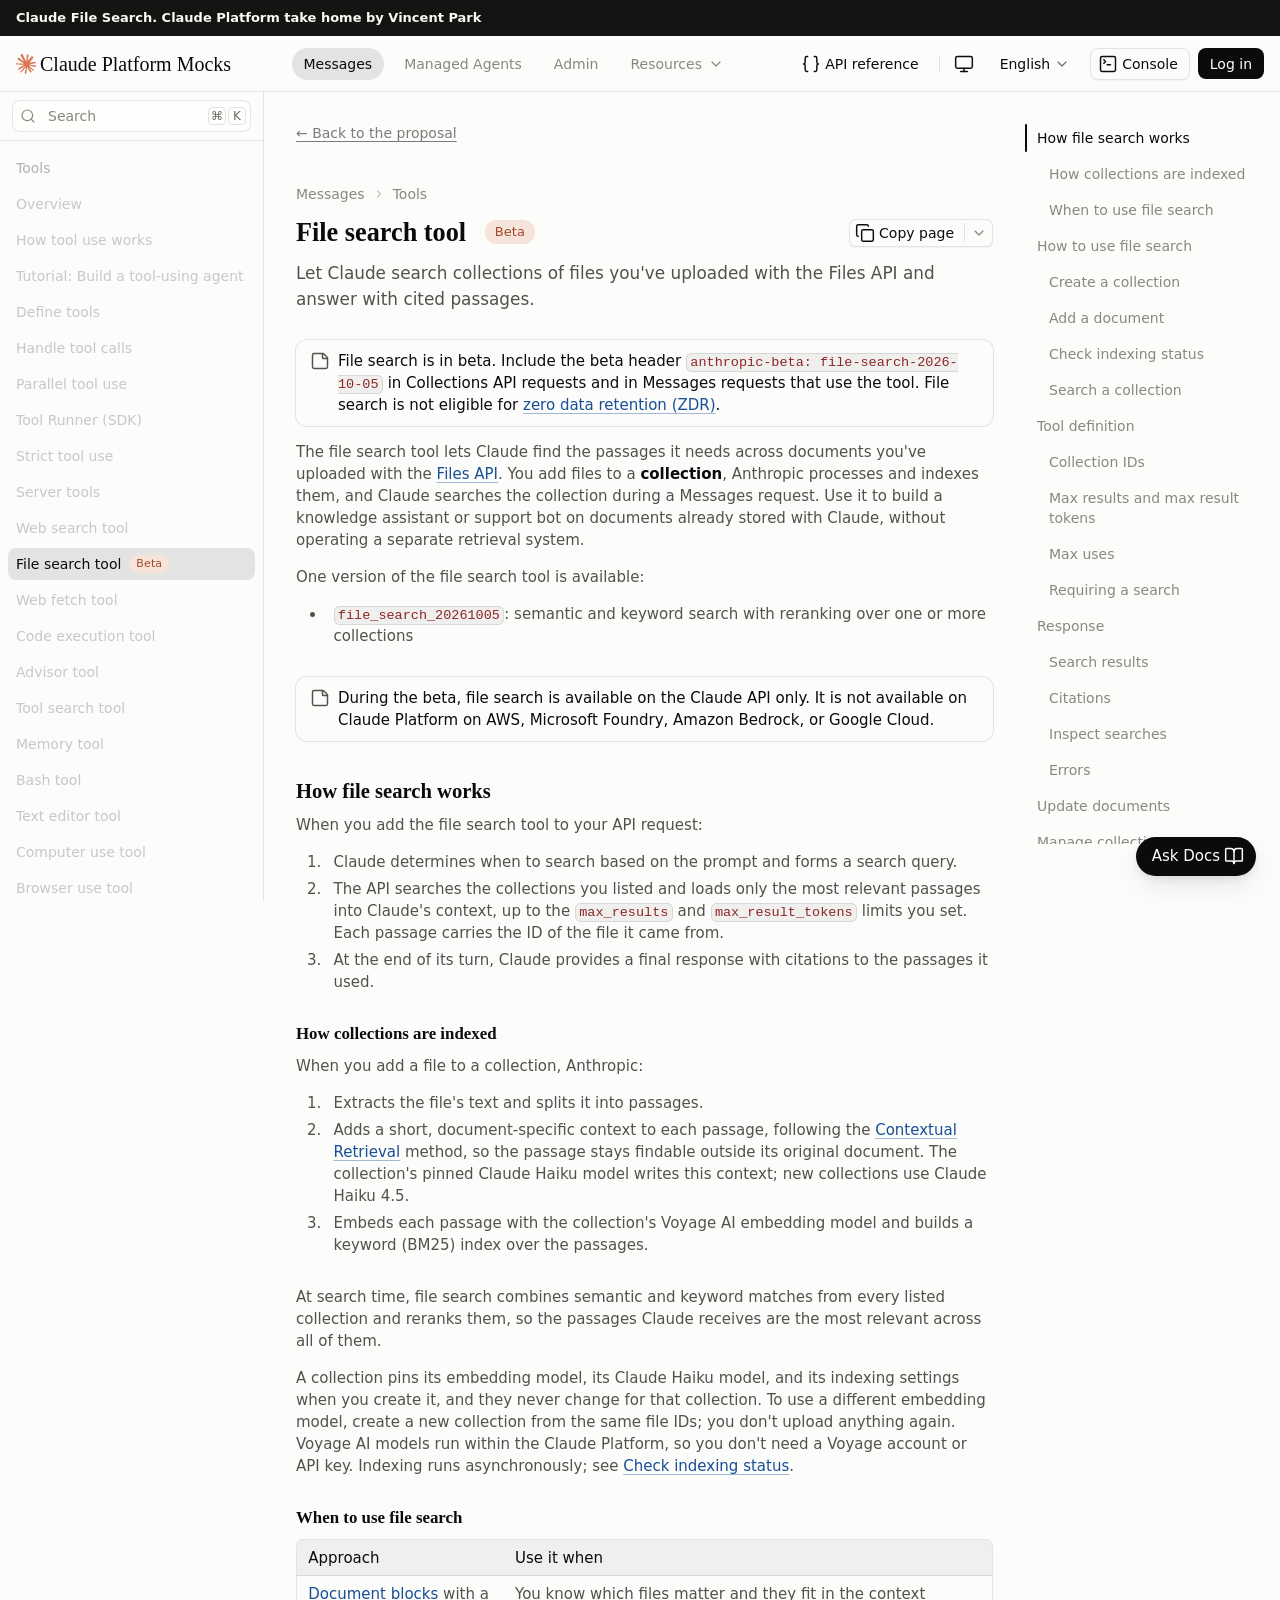
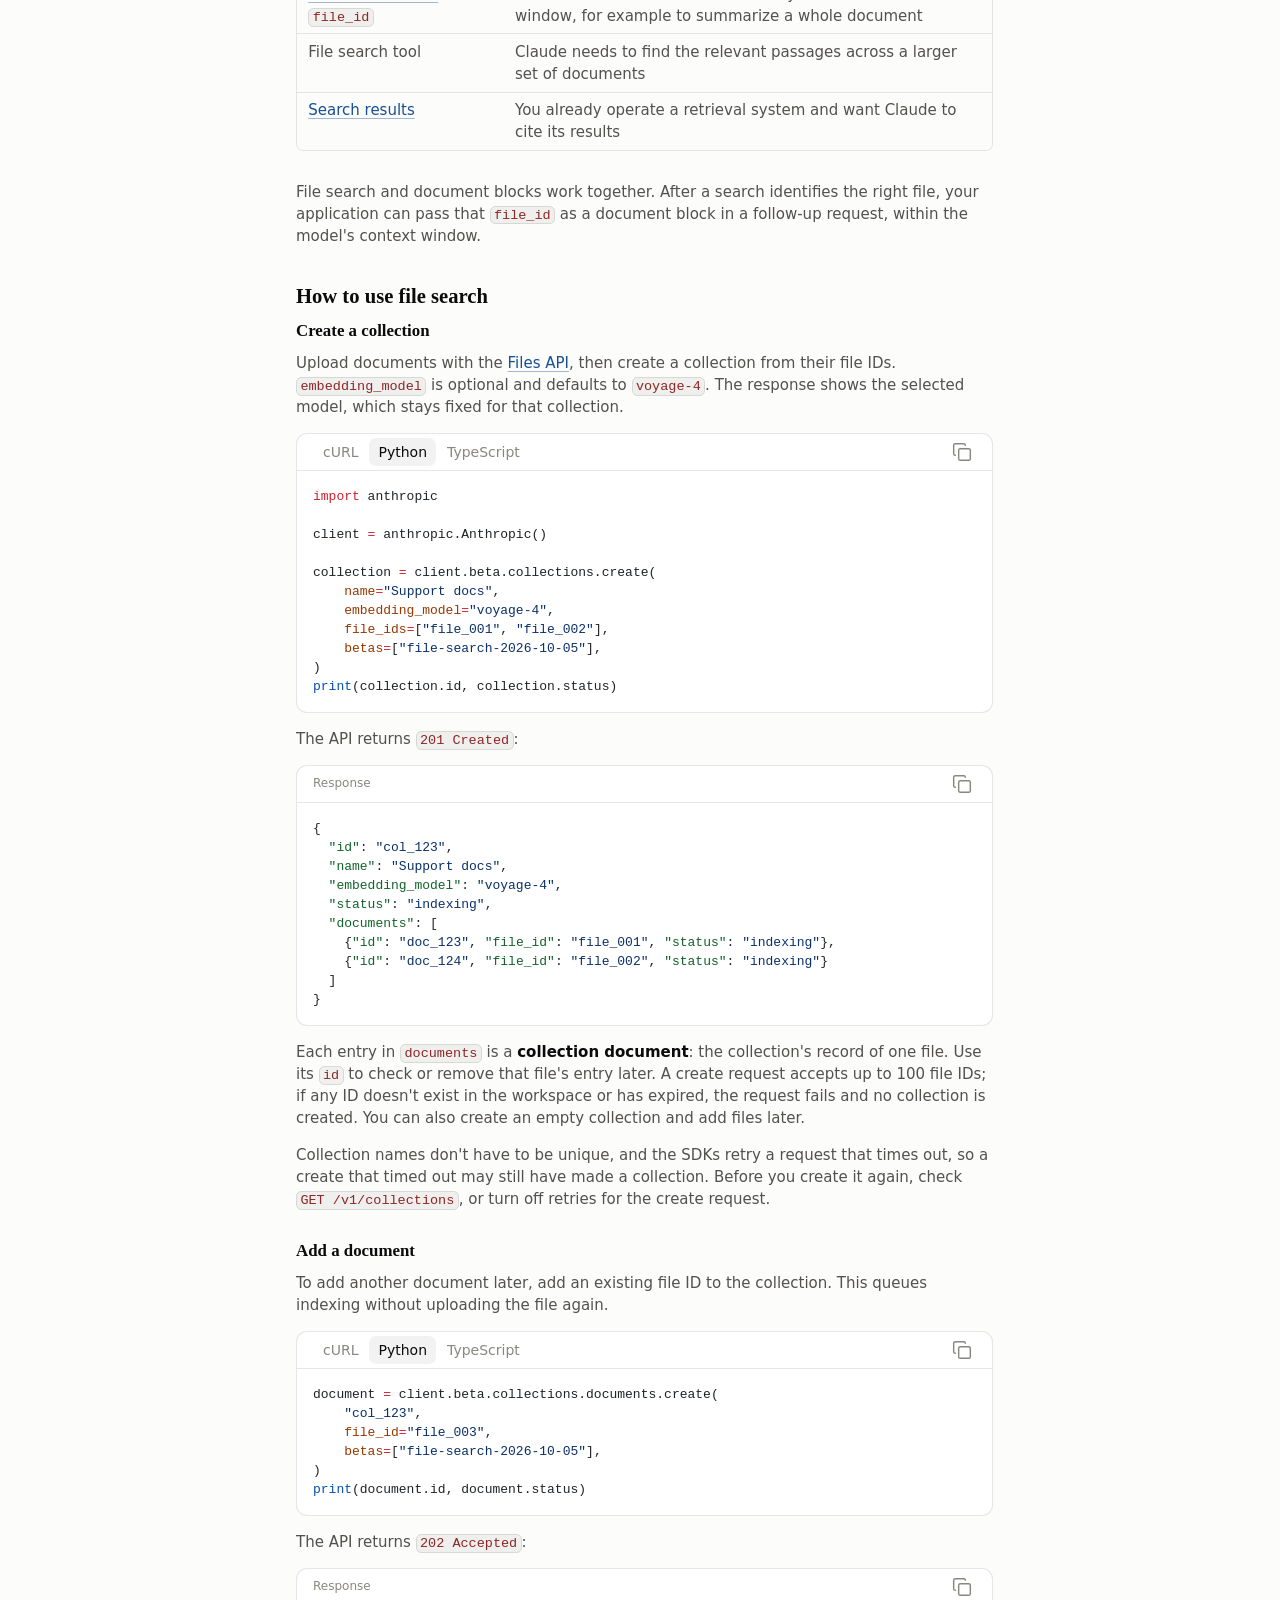
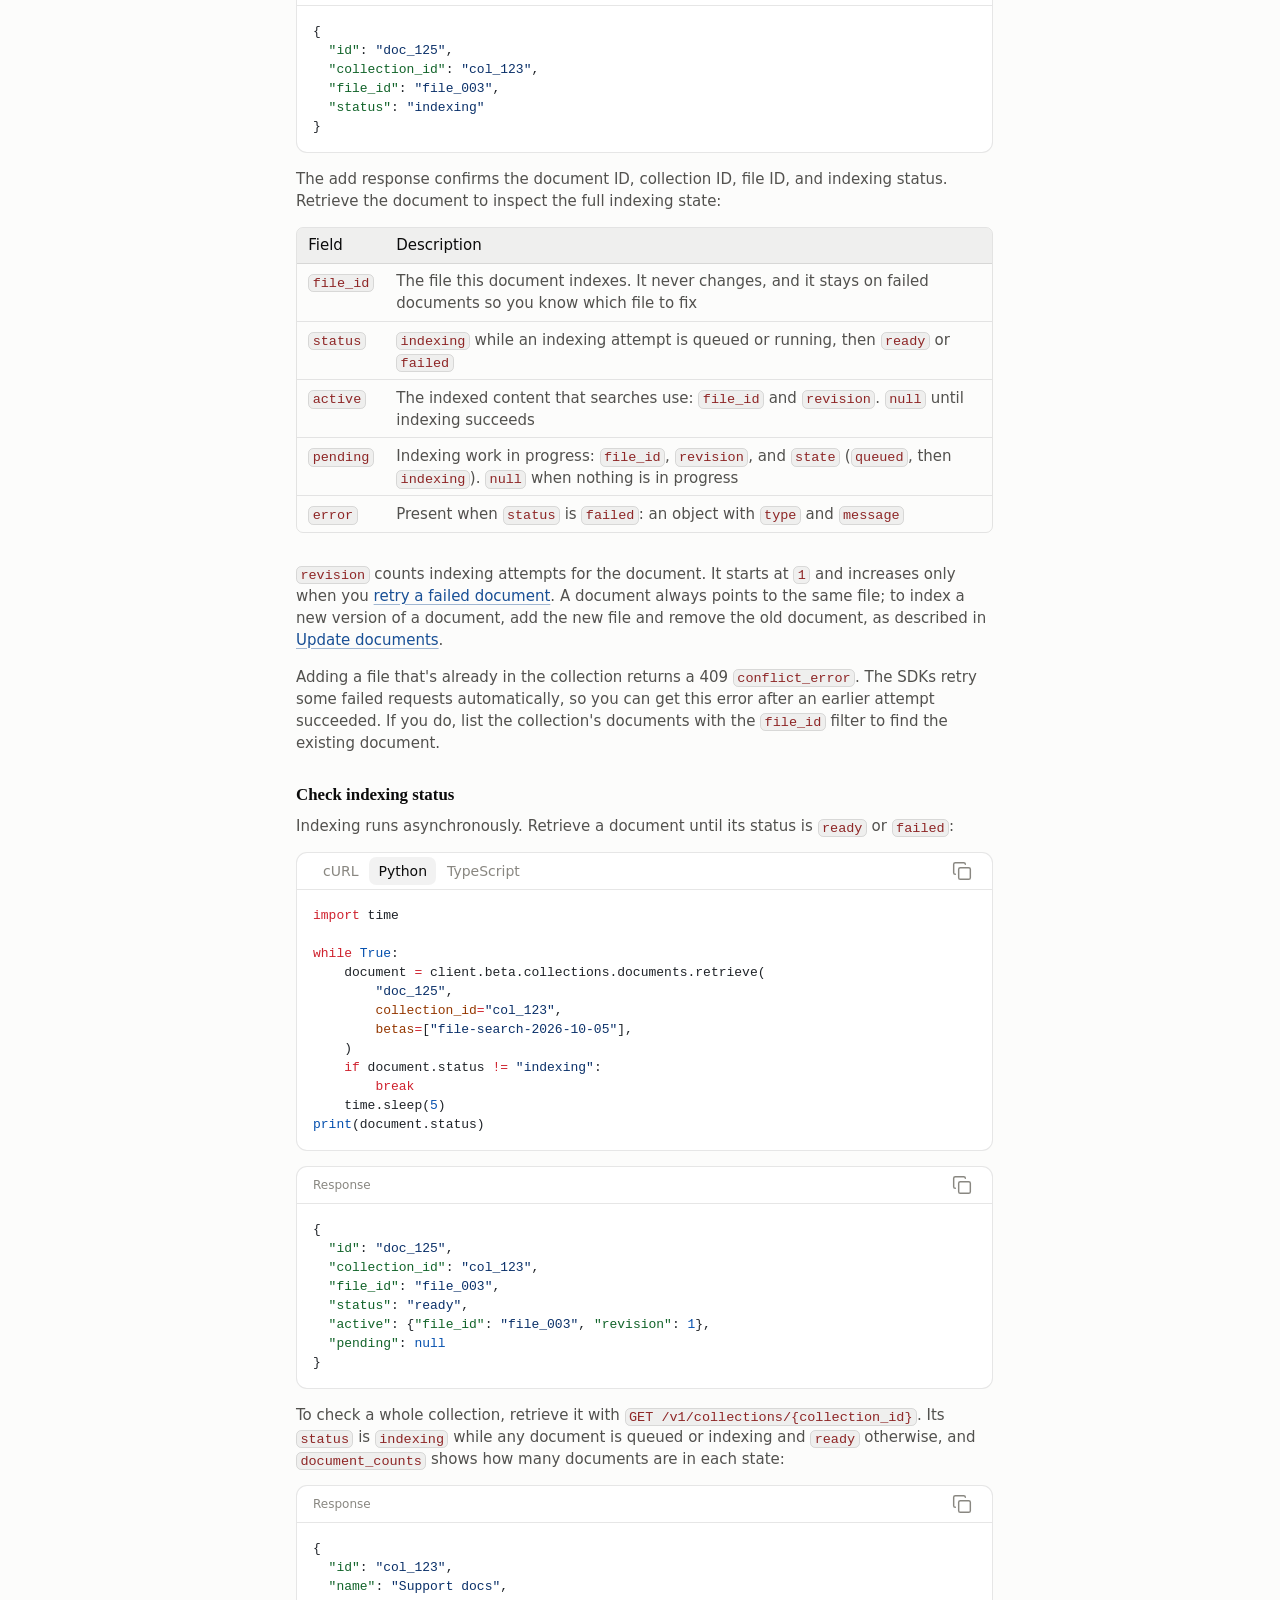
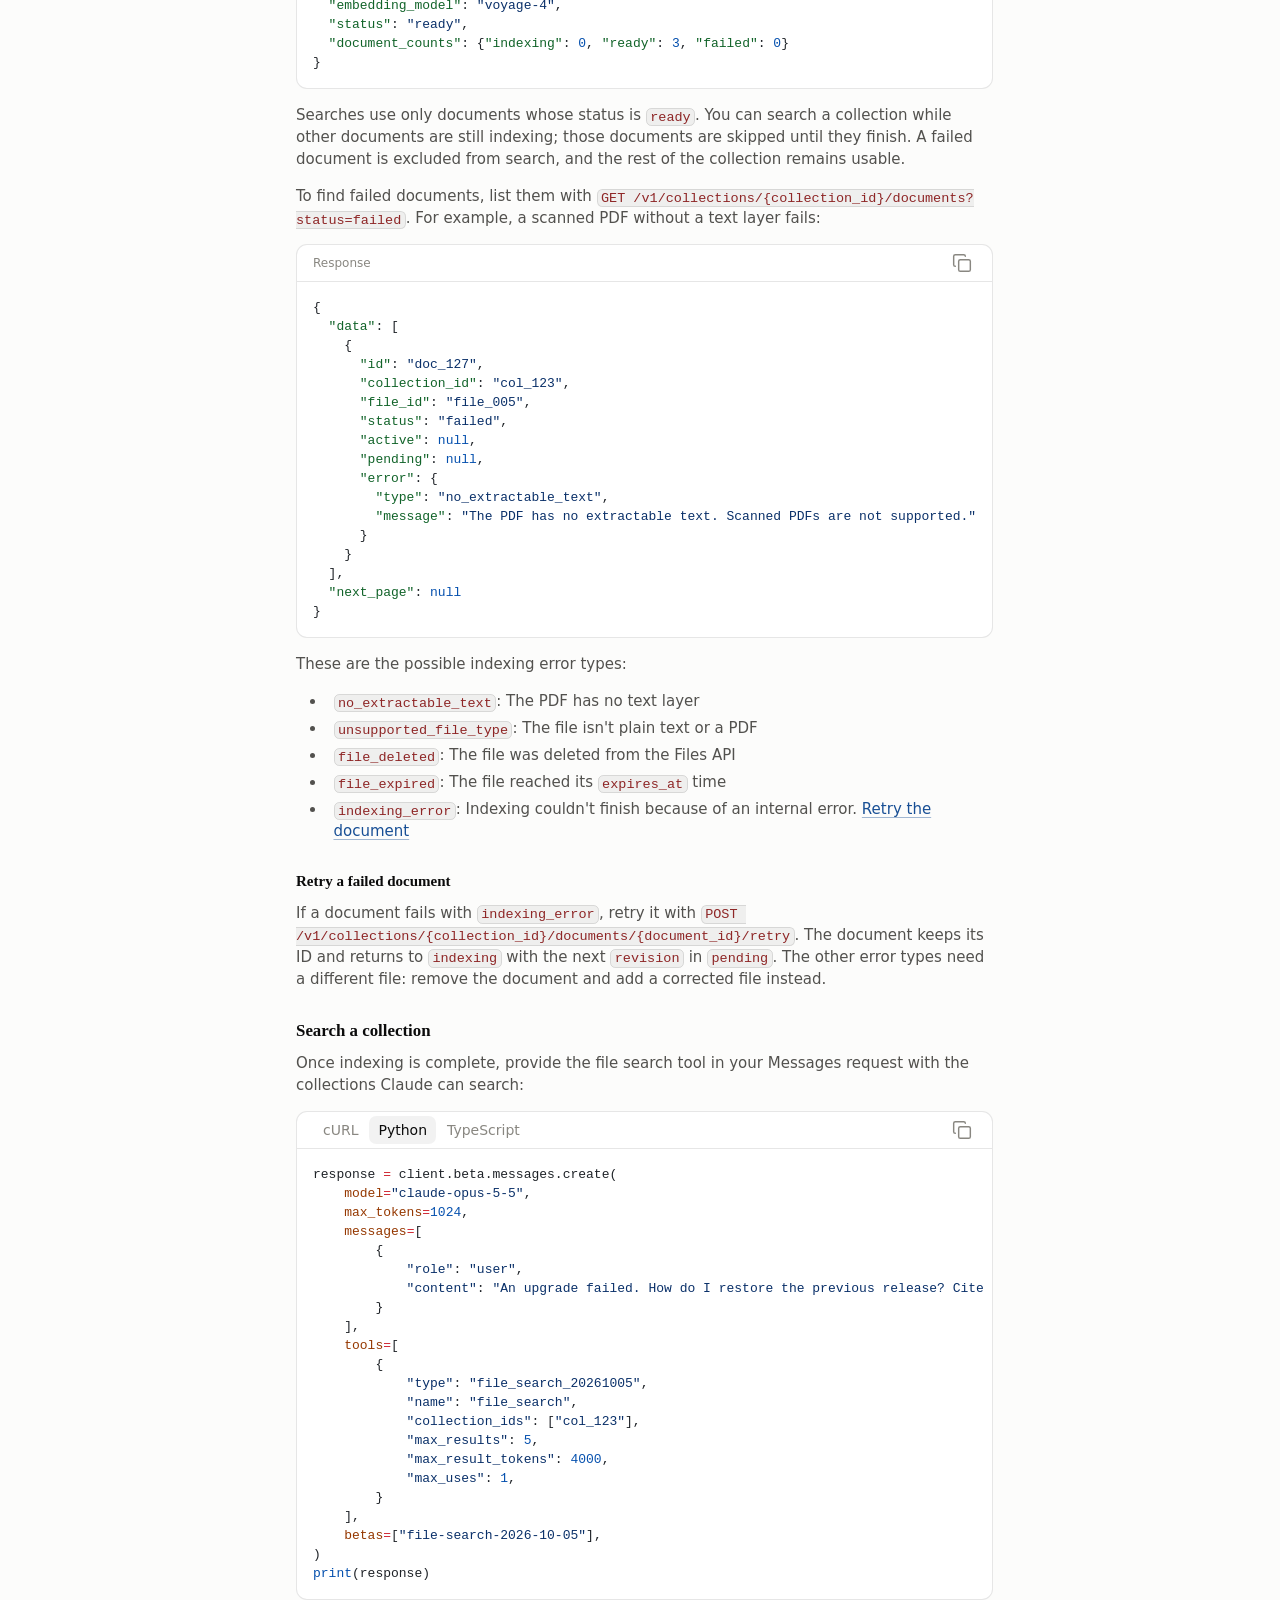
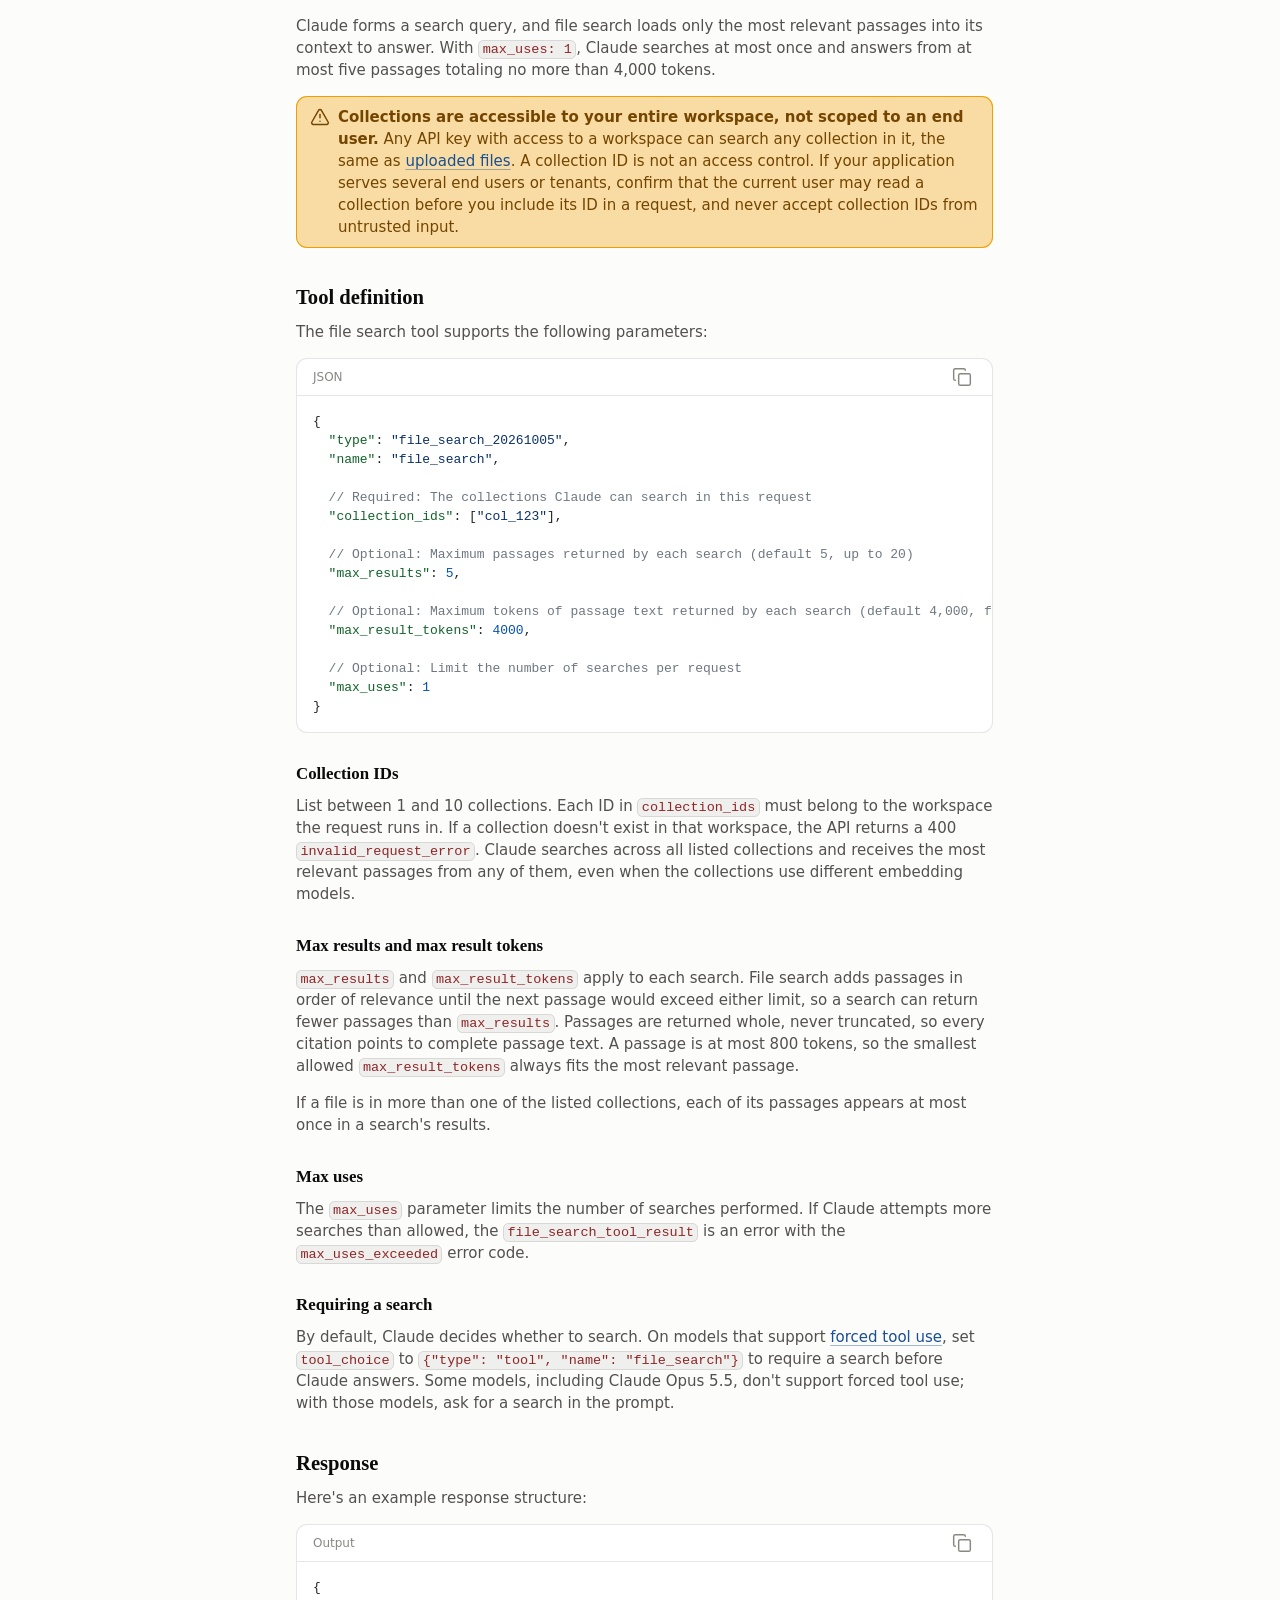
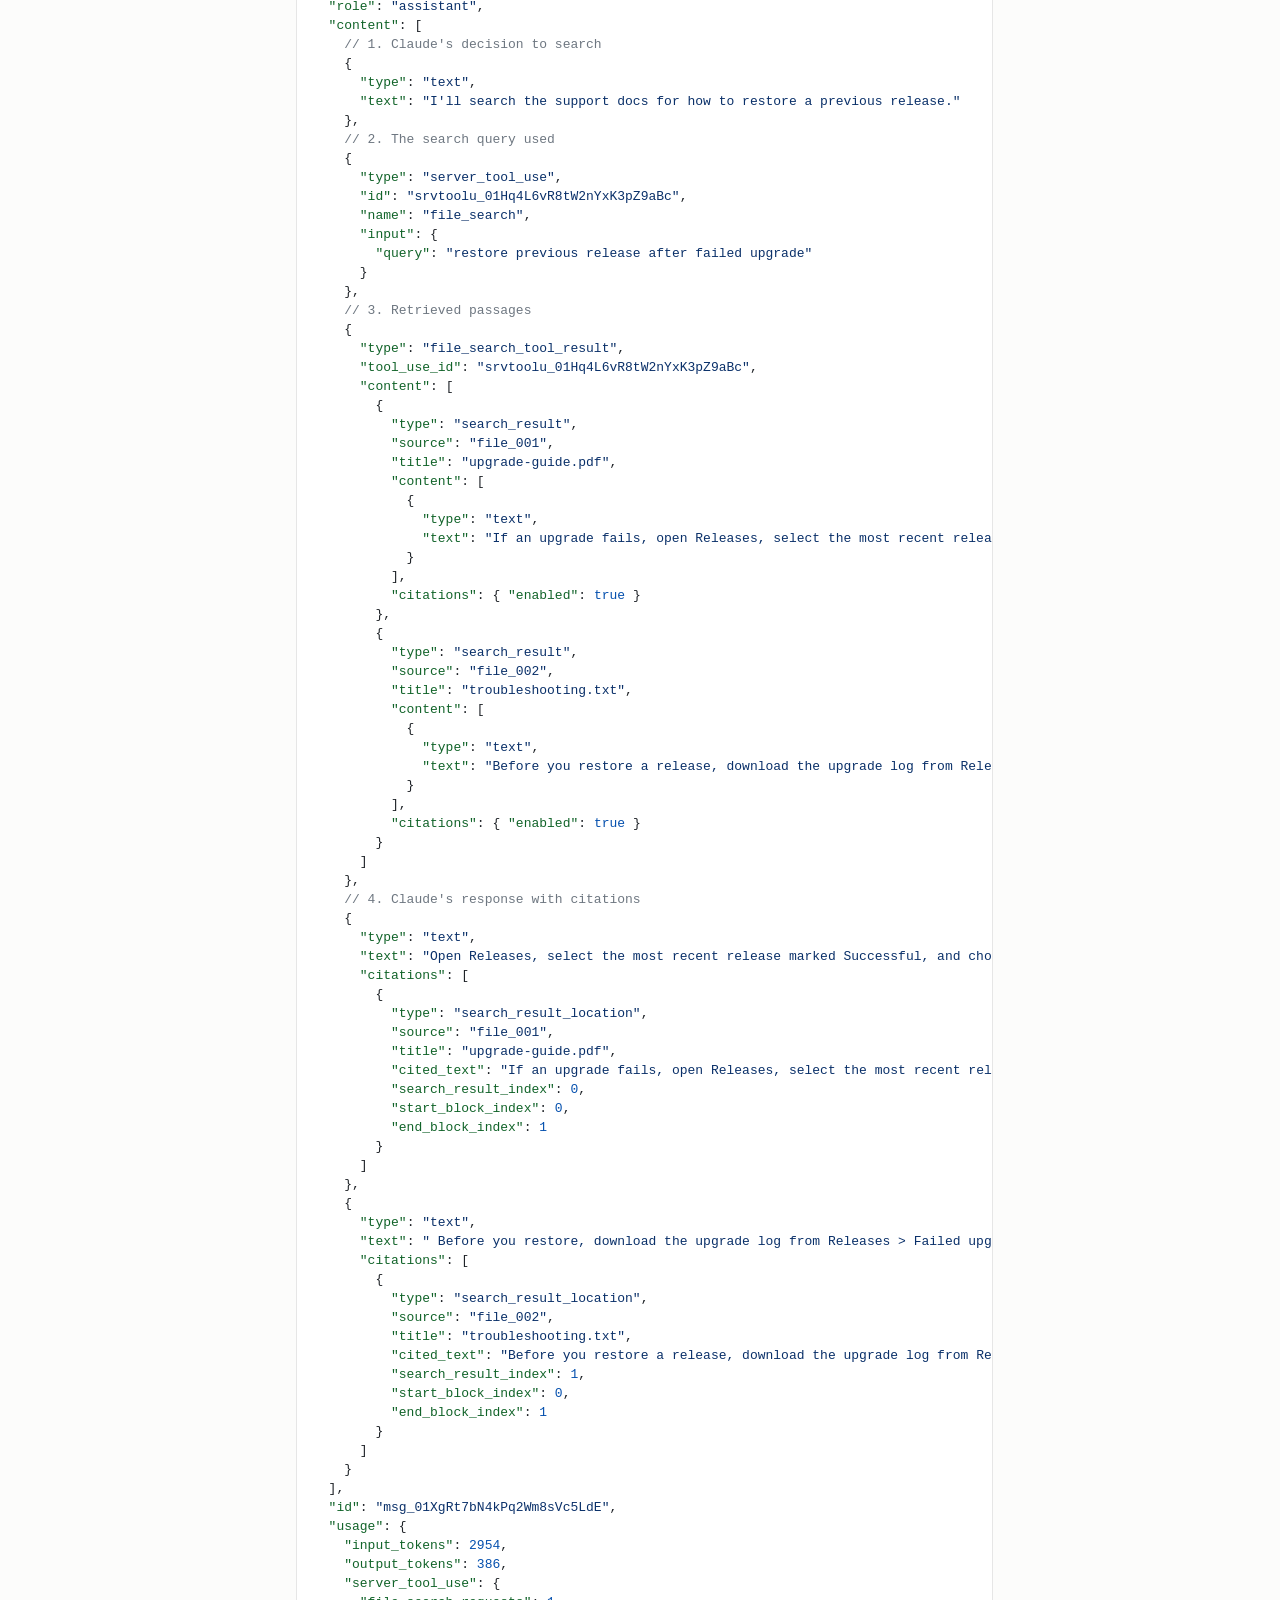
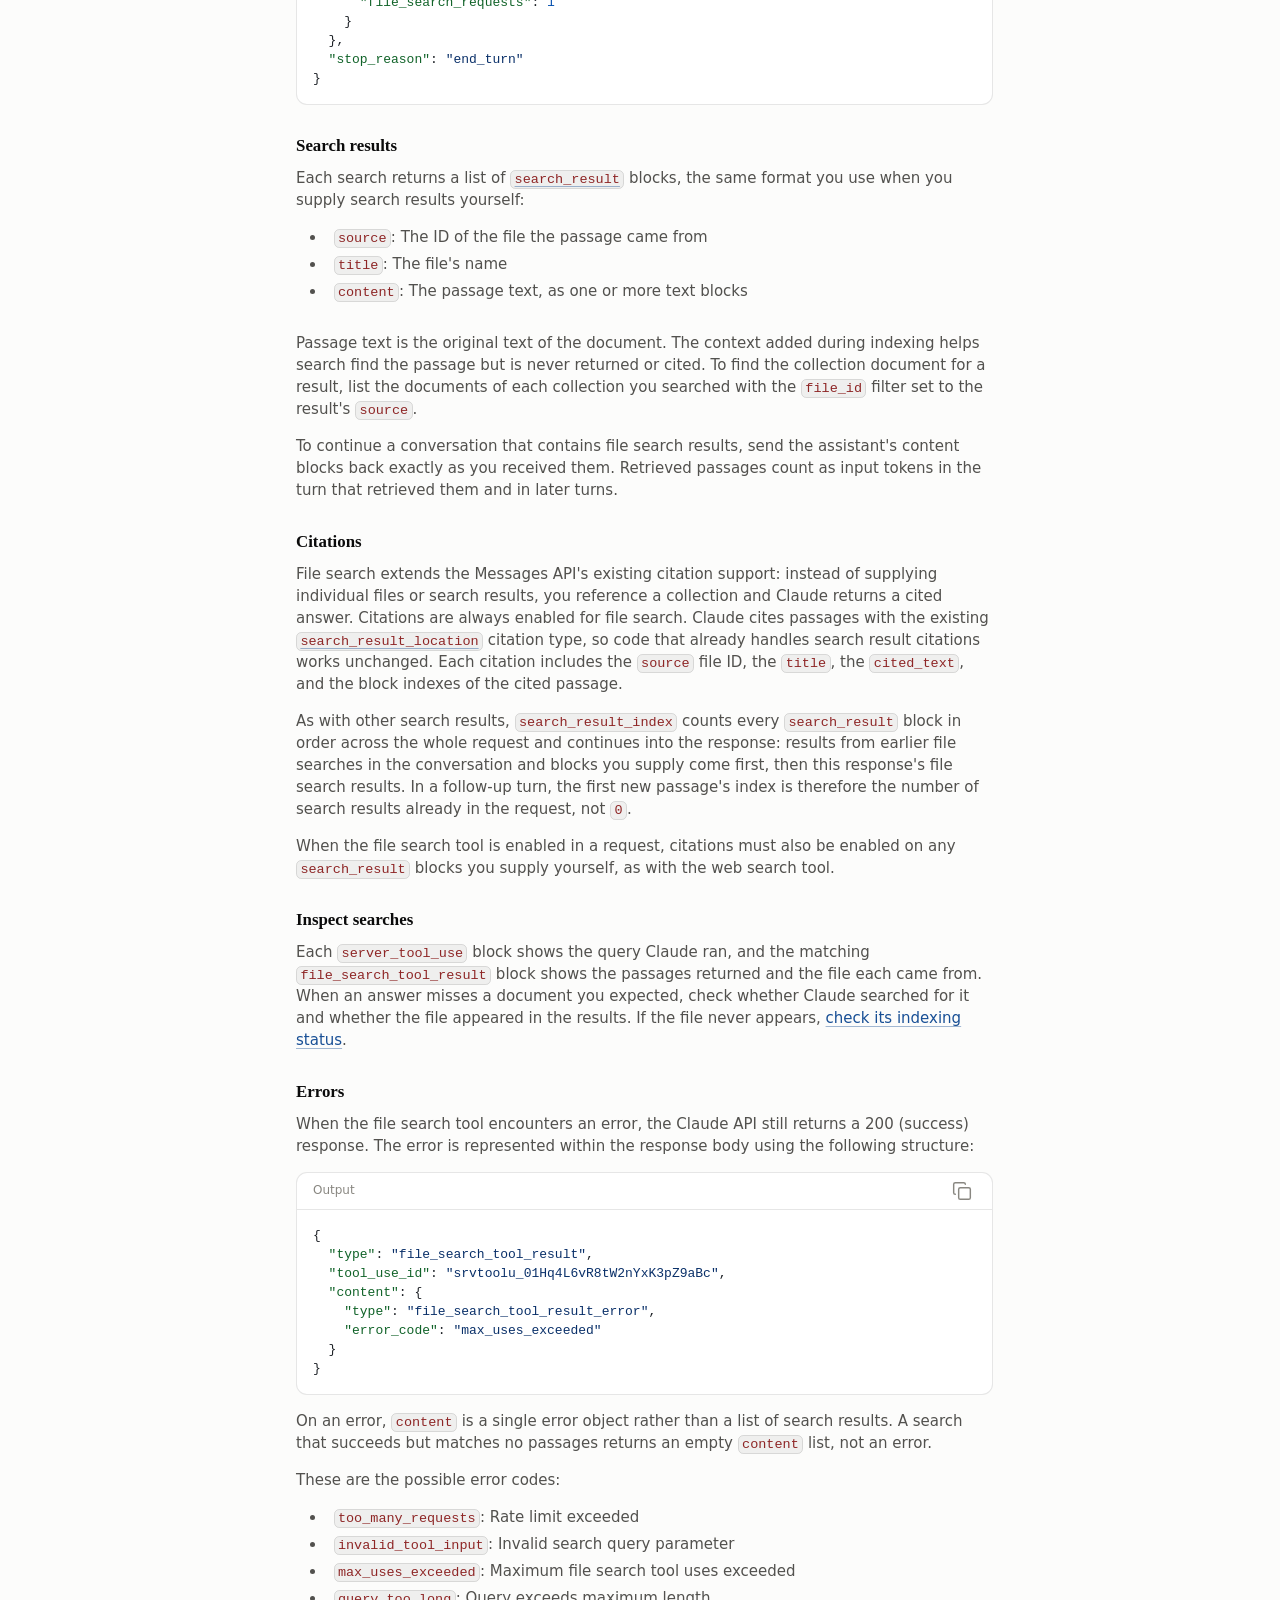
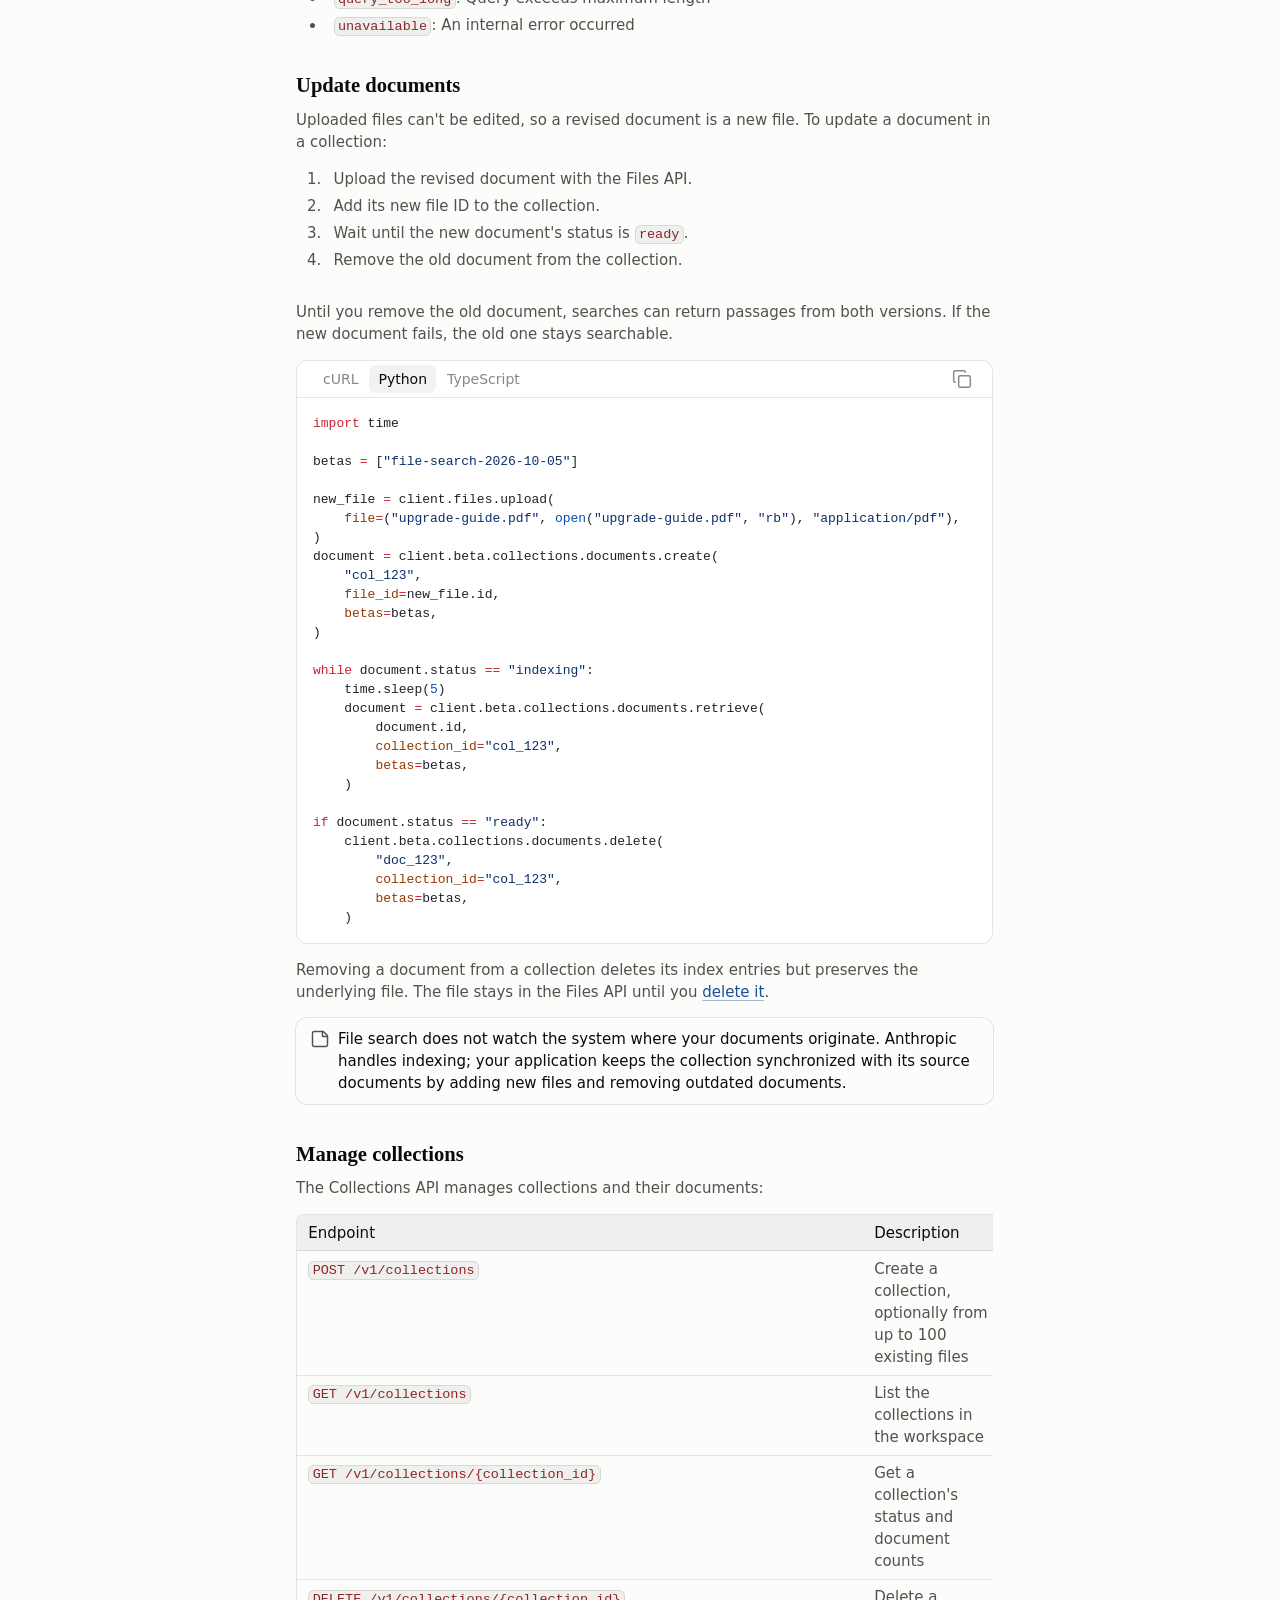
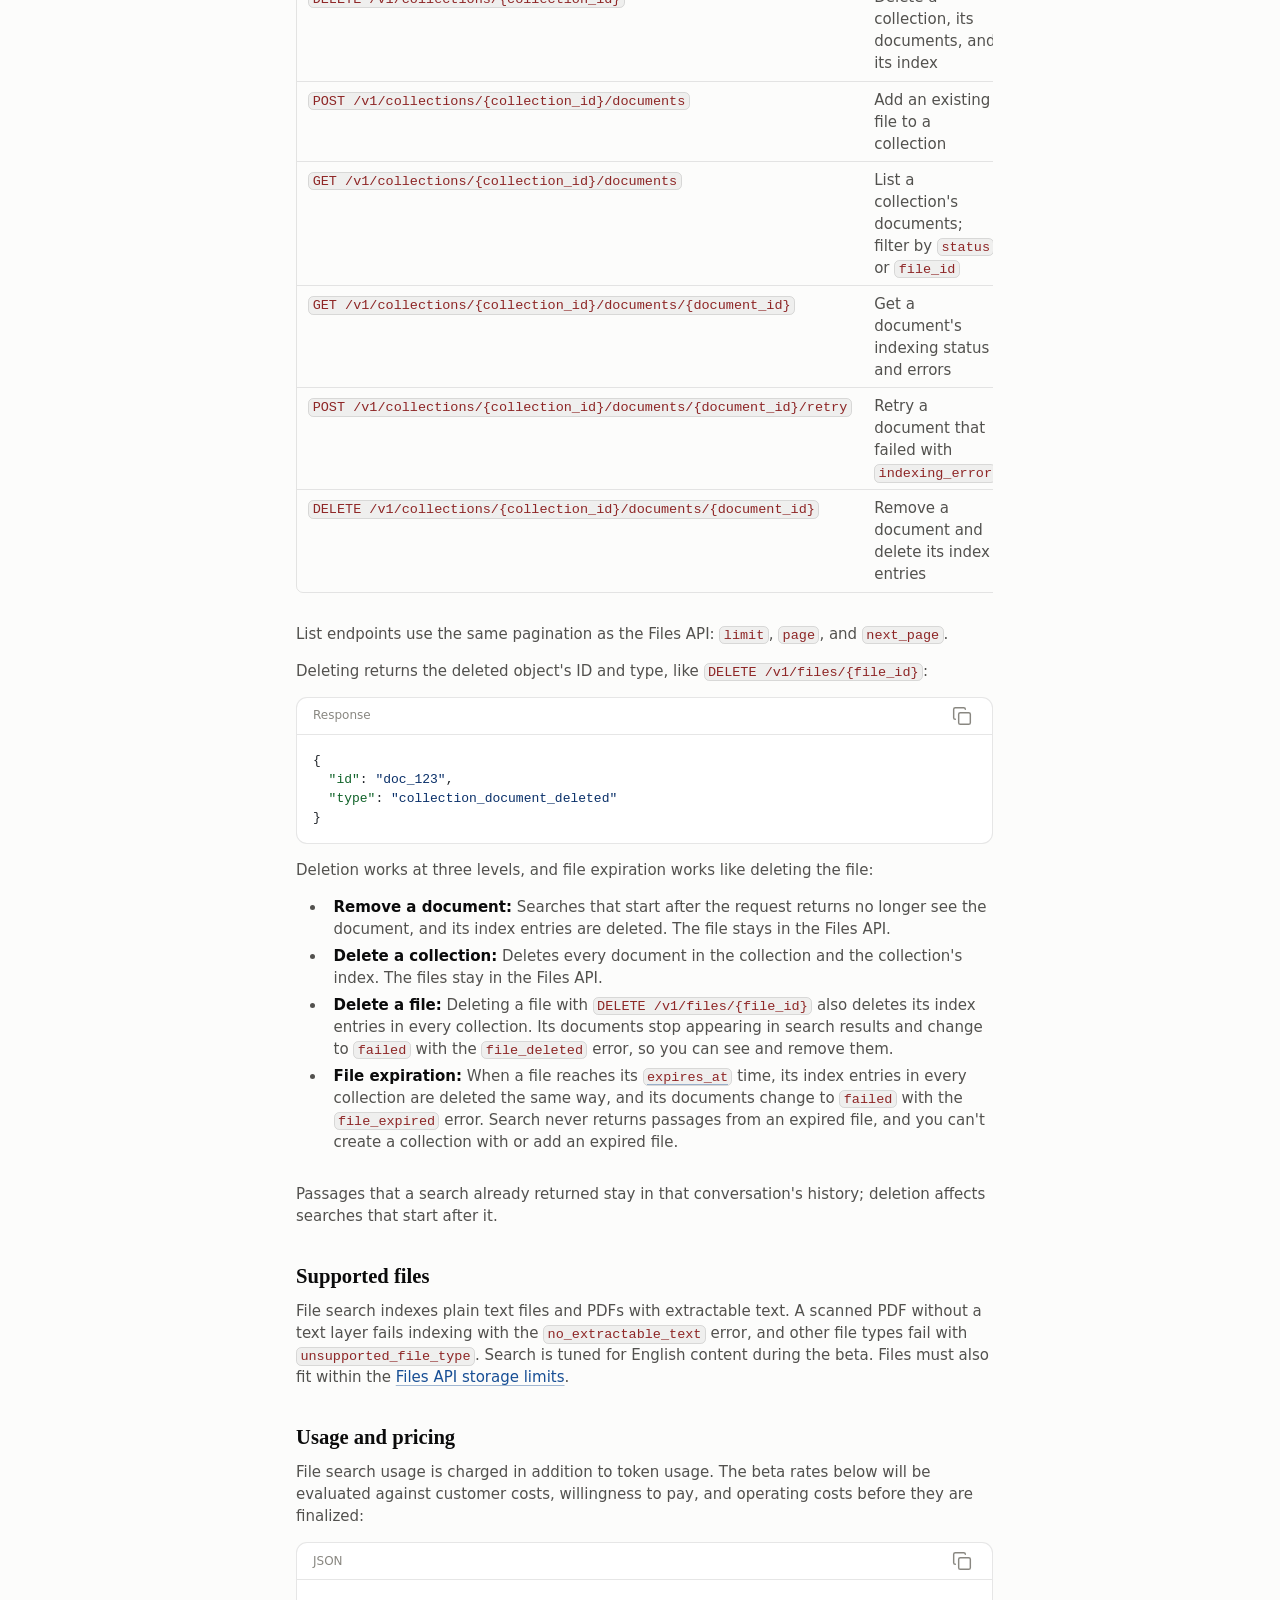
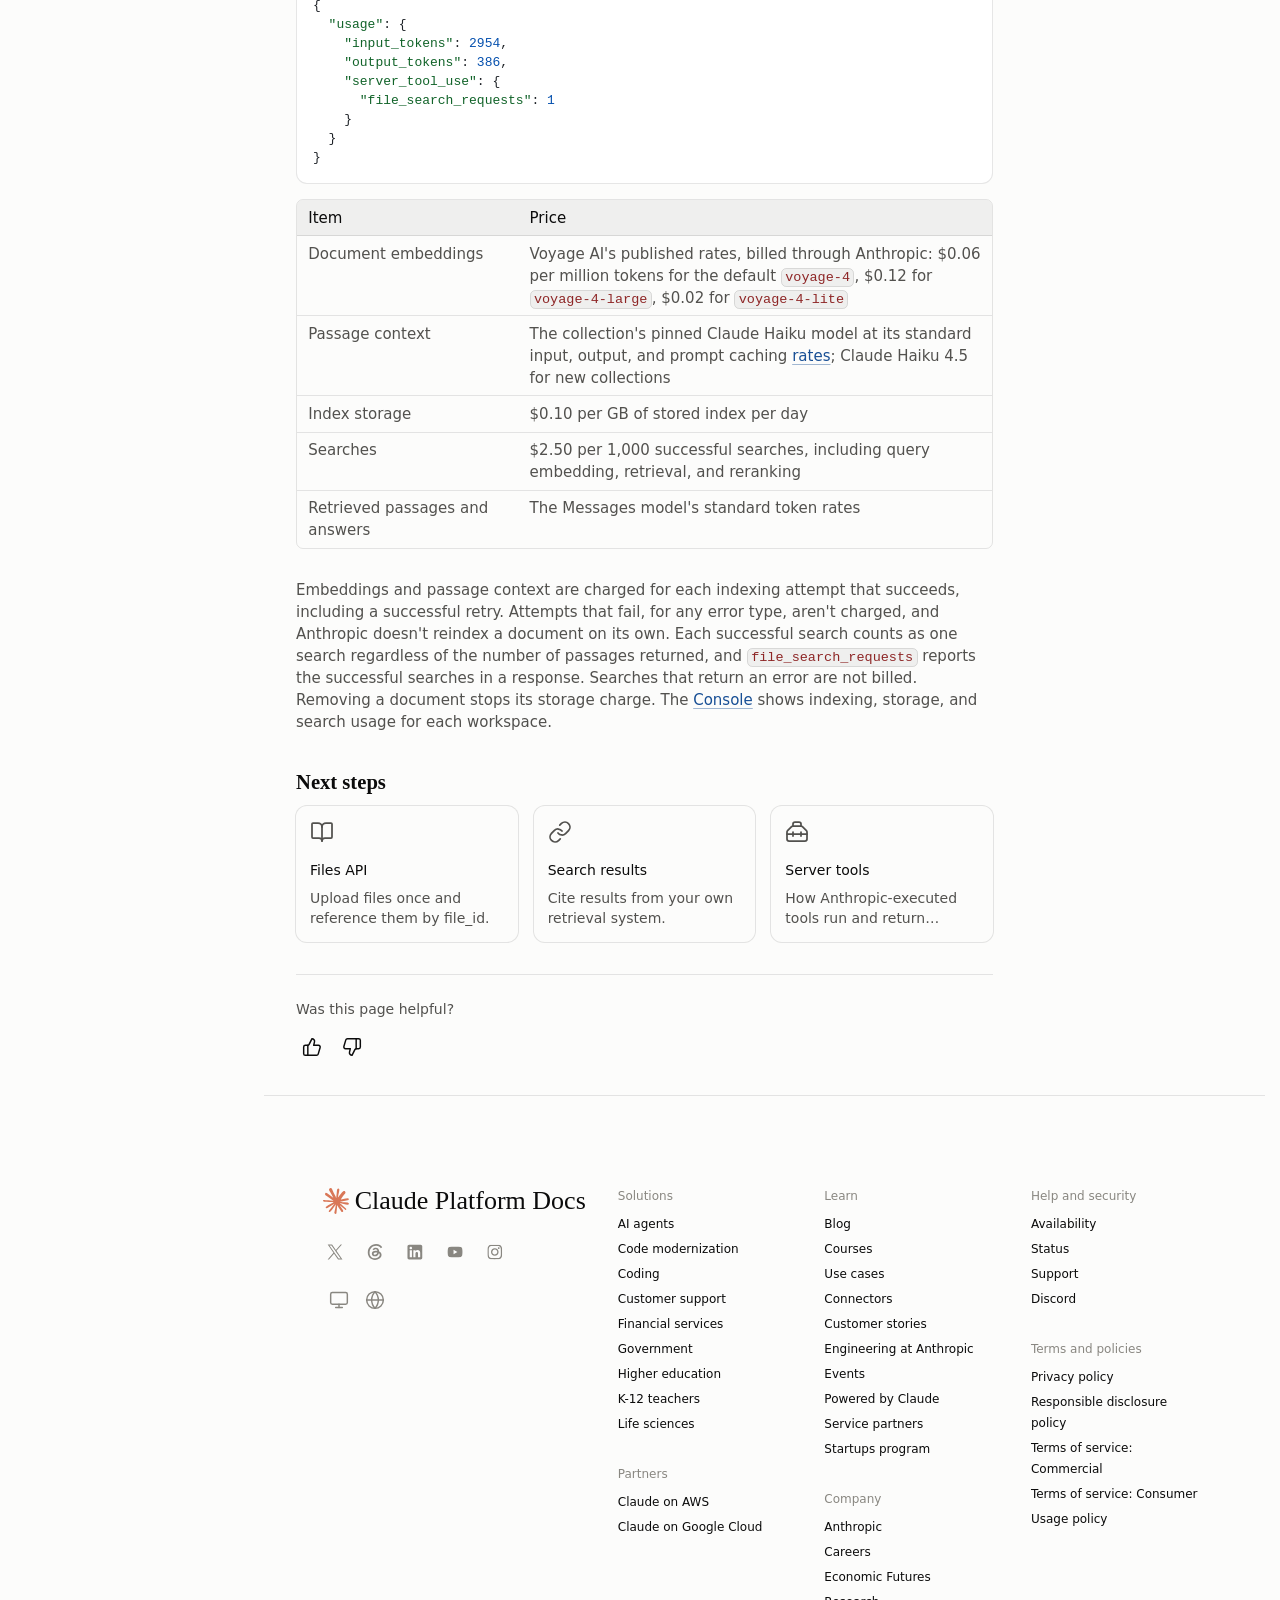
==== commit 97169067: "Keep header navigation stationary during wordmark animation" ====
--- a/docs/en/agents-and-tools/tool-use/file-search-tool/index.html
+++ b/docs/en/agents-and-tools/tool-use/file-search-tool/index.html
@@ -1,4 +1,4 @@
-<!DOCTYPE html><html class="h-screen antialiased bg-page anthropicsans_a7151b9f-module__RC1Wfa__variable anthropicmono_cbe48008-module__LaA-xG__variable anthropicserif_80ca7d24-module__Iptpla__variable cds-root text-primary" lang="en" data-theme="claude" data-color-version="v2" data-build-id="a8218bbc716d77092af94dba1873da5579f1d96c" style="--cds-page-bg: var(--cds-surface-1); font-size: 100%; --docs-preview-bar-offset: var(--mock-banner-h);" data-density="comfortable" data-platform="web" data-font="anthropic" data-page-bg="surface-1" data-mode="system" data-docs-page=""><head><meta charset="utf-8"><meta name="viewport" content="width=device-width, initial-scale=1, viewport-fit=cover"><link rel="stylesheet" href="../../../../../assets/docs.css"><title>File search tool (proposal mock) - Claude Platform Docs</title><meta name="description" content="Let Claude search collections of files you've uploaded with the Files API and answer with cited passages."><meta name="mobile-web-app-capable" content="yes"><meta name="apple-mobile-web-app-status-bar-style" content="default"><meta name="theme-color" content="rgb(252, 252, 251)"><meta name="robots" content="noindex,nofollow"><link rel="stylesheet" href="../../../../../assets/mock.css"><link rel="icon" href="data:image/svg+xml,%3Csvg xmlns=%22http://www.w3.org/2000/svg%22 viewBox=%220 0 16 16%22%3E%3Ccircle cx=%228%22 cy=%228%22 r=%226%22 fill=%22%23d97757%22/%3E%3C/svg%3E"></head><body class="bg-page text-primary min-h-screen font-sans" style="font-size:var(--cds-font-size-body)"><div class="mock-banner" role="note"><span class="mock-banner-text"><strong>Claude File Search. Claude Platform take home by Vincent Park</strong></span></div><div hidden=""><!--$--><!--/$--></div><div class="cds-root text-primary contents" data-density="comfortable" data-platform="web" data-font="anthropic" data-page-bg="surface-1" style="font-size:var(--cds-font-size-body);--cds-page-bg:var(--cds-surface-1)" data-mode="system"><!--$--><!--/$--><!--$--><!--/$--><!--&--><!--&--><div class="max-w-screen flex flex-col print:block"><header class="fixed top-[var(--docs-preview-bar-offset,0px)] right-0 left-0 flex h-14 flex-none items-center justify-between gap-md border-b bg-surface-1 px-sm md:px-lg xl:gap-xl print:static print:px-6 print:lg:px-8" style="z-index:30"><a aria-label="Claude Platform Docs Home" class="flex items-center" href="https://platform.claude.com/docs/en/home" target="_blank" rel="noopener noreferrer"><div data-cds="ProductLogo" class="inline-flex flex-col items-start" style="gap:4px"><div class="flex items-start" style="font-size:20px;gap:0.3em"><svg data-cds="Spark" xmlns="http://www.w3.org/2000/svg" viewBox="0 0 100 100" width="20" height="20" class="size-[1em] shrink-0 mock-spark" style="--cds-spark-size:calc(1.25rem * var(--cds-rem-scale, 1))" fill="var(--cds-clay, #d97757)" aria-hidden="true"><defs><mask id="mock-spark-mask-0" maskUnits="userSpaceOnUse" x="-20" y="-20" width="140" height="140"><rect x="-20" y="-20" width="140" height="140" fill="black"></rect><circle class="mock-spark-mask" cx="50" cy="50" r="75" fill="white"></circle></mask></defs><g mask="url(#mock-spark-mask-0)"><path d="m19.6 66.5 19.7-11 .3-1-.3-.5h-1l-3.3-.2-11.2-.3L14 53l-9.5-.5-2.4-.5L0 49l.2-1.5 2-1.3 2.9.2 6.3.5 9.5.6 6.9.4L38 49.1h1.6l.2-.7-.5-.4-.4-.4L29 41l-10.6-7-5.6-4.1-3-2-1.5-2-.6-4.2 2.7-3 3.7.3.9.2 3.7 2.9 8 6.1L37 36l1.5 1.2.6-.4.1-.3-.7-1.1L33 25l-6-10.4-2.7-4.3-.7-2.6c-.3-1-.4-2-.4-3l3-4.2L28 0l4.2.6L33.8 2l2.6 6 4.1 9.3L47 29.9l2 3.8 1 3.4.3 1h.7v-.5l.5-7.2 1-8.7 1-11.2.3-3.2 1.6-3.8 3-2L61 2.6l2 2.9-.3 1.8-1.1 7.7L59 27.1l-1.5 8.2h.9l1-1.1 4.1-5.4 6.9-8.6 3-3.5L77 13l2.3-1.8h4.3l3.1 4.7-1.4 4.9-4.4 5.6-3.7 4.7-5.3 7.1-3.2 5.7.3.4h.7l12-2.6 6.4-1.1 7.6-1.3 3.5 1.6.4 1.6-1.4 3.4-8.2 2-9.6 2-14.3 3.3-.2.1.2.3 6.4.6 2.8.2h6.8l12.6 1 3.3 2 1.9 2.7-.3 2-5.1 2.6-6.8-1.6-16-3.8-5.4-1.3h-.8v.4l4.6 4.5 8.3 7.5L89 80.1l.5 2.4-1.3 2-1.4-.2-9.2-7-3.6-3-8-6.8h-.5v.7l1.8 2.7 9.8 14.7.5 4.5-.7 1.4-2.6 1-2.7-.6-5.8-8-6-9-4.7-8.2-.5.4-2.9 30.2-1.3 1.5-3 1.2-2.5-2-1.4-3 1.4-6.2 1.6-8 1.3-6.4 1.2-7.9.7-2.6v-.2H49L43 72l-9 12.3-7.2 7.6-1.7.7-3-1.5.3-2.8L24 86l10-12.8 6-7.9 4-4.6-.1-.5h-.3L17.2 77.4l-4.7.6-2-2 .2-3 1-1 8-5.5Z"></path></g></svg><div class="flex flex-col items-start" style="gap:4px"><span class="whitespace-nowrap font-voice leading-none text-primary mock-wordmark" style="font-size:20px;font-weight:500;margin-left:-0.1em;font-optical-sizing:auto;font-variation-settings:&quot;wght&quot; 500;font-feature-settings:&quot;ss01&quot; 1, &quot;dlig&quot; 1"><span class="mock-typed">Claude Platform Docs</span><span class="mock-caret" aria-hidden="true"></span><span class="mock-think" aria-hidden="true"><span class="mock-verb-window"><span class="mock-verb">Thinking…</span></span></span></span></div></div></div></a><nav class="hidden lg:block h-full print:hidden"><ul class="flex h-full items-center gap-xs text-body"><li><a class="flex h-control items-center justify-center gap-1.5 rounded-full px-md text-center text-nowrap outline-none focus-visible:shadow-focus focus-visible:outline-hidden bg-fill-ghost-selected text-primary" href="https://platform.claude.com/docs/en/intro" target="_blank" rel="noopener noreferrer">Messages</a></li><li><a class="flex h-control items-center justify-center gap-1.5 rounded-full px-md text-center text-nowrap outline-none focus-visible:shadow-focus focus-visible:outline-hidden text-muted hover:bg-fill-ghost-hover" href="https://platform.claude.com/docs/en/managed-agents/overview" target="_blank" rel="noopener noreferrer">Managed Agents</a></li><li><a class="flex h-control items-center justify-center gap-1.5 rounded-full px-md text-center text-nowrap outline-none focus-visible:shadow-focus focus-visible:outline-hidden text-muted hover:bg-fill-ghost-hover" href="https://platform.claude.com/docs/en/manage-claude/admin-api" target="_blank" rel="noopener noreferrer">Admin</a></li><li><div class="relative"><button type="button" class="flex h-control items-center justify-center gap-1.5 rounded-full px-md text-center text-nowrap outline-none focus-visible:shadow-focus focus-visible:outline-hidden text-muted hover:bg-fill-ghost-hover" aria-expanded="false" aria-controls="_R_iabrivd9l4plb_">Resources<span data-cds="Icon" style="font-size:calc(1rem * var(--cds-rem-scale, 1));font-weight:533.3" aria-hidden="true" data-mock-icon="chevron-down"><svg xmlns="http://www.w3.org/2000/svg" viewBox="0 0 24 24" width="1em" height="1em" fill="none" stroke="currentColor" stroke-width="1.75" stroke-linecap="round" stroke-linejoin="round" aria-hidden="true" style="display:inline-block;vertical-align:-0.125em"><path d="m6 9 6 6 6-6"></path></svg></span></button><ul id="_R_iabrivd9l4plb_" role="list" hidden="" inert="" style="z-index:50" class="rounded-card bg-surface-3 shadow-panel absolute left-0 top-full mt-1 min-w-32 p-1 max-h-[min(70vh,24rem)] overflow-y-auto overflow-x-hidden"><li><a class="cds-reset flex w-full items-center gap-xs compact:px-2 comfortable:px-2.5 py-[calc((var(--cds-h-control)-var(--cds-leading-body))/2)] rounded text-body font-normal [--cds-shortcut-cap-ink:var(--cds-text-muted)] select-none outline-none focus-visible:outline-hidden data-[disabled]:opacity-disabled data-[disabled]:pointer-events-none text-primary data-[highlighted]:bg-fill-ghost-hover justify-between whitespace-nowrap hover:bg-fill-ghost-hover focus-visible:bg-fill-ghost-hover focus-visible:shadow-focus" href="https://platform.claude.com/docs/en/about-claude/use-case-guides/overview" target="_blank" rel="noopener noreferrer"><span>Best practices</span></a></li><li><a class="cds-reset flex w-full items-center gap-xs compact:px-2 comfortable:px-2.5 py-[calc((var(--cds-h-control)-var(--cds-leading-body))/2)] rounded text-body font-normal [--cds-shortcut-cap-ink:var(--cds-text-muted)] select-none outline-none focus-visible:outline-hidden data-[disabled]:opacity-disabled data-[disabled]:pointer-events-none text-primary data-[highlighted]:bg-fill-ghost-hover justify-between whitespace-nowrap hover:bg-fill-ghost-hover focus-visible:bg-fill-ghost-hover focus-visible:shadow-focus" href="https://platform.claude.com/docs/en/models/overview" target="_blank" rel="noopener noreferrer"><span>Models &amp; pricing</span></a></li><li><a class="cds-reset flex w-full items-center gap-xs compact:px-2 comfortable:px-2.5 py-[calc((var(--cds-h-control)-var(--cds-leading-body))/2)] rounded text-body font-normal [--cds-shortcut-cap-ink:var(--cds-text-muted)] select-none outline-none focus-visible:outline-hidden data-[disabled]:opacity-disabled data-[disabled]:pointer-events-none text-primary data-[highlighted]:bg-fill-ghost-hover justify-between whitespace-nowrap hover:bg-fill-ghost-hover focus-visible:bg-fill-ghost-hover focus-visible:shadow-focus" href="https://platform.claude.com/docs/en/cli-sdks-libraries/overview" target="_blank" rel="noopener noreferrer"><span>SDKs, CLI, and libraries</span></a></li><li><a class="cds-reset flex w-full items-center gap-xs compact:px-2 comfortable:px-2.5 py-[calc((var(--cds-h-control)-var(--cds-leading-body))/2)] rounded text-body font-normal [--cds-shortcut-cap-ink:var(--cds-text-muted)] select-none outline-none focus-visible:outline-hidden data-[disabled]:opacity-disabled data-[disabled]:pointer-events-none text-primary data-[highlighted]:bg-fill-ghost-hover justify-between whitespace-nowrap hover:bg-fill-ghost-hover focus-visible:bg-fill-ghost-hover focus-visible:shadow-focus" href="https://platform.claude.com/docs/en/agents-and-tools/agent-skills/claude-api-skill" target="_blank" rel="noopener noreferrer"><span>Claude API skill</span></a></li><li><a class="cds-reset flex w-full items-center gap-xs compact:px-2 comfortable:px-2.5 py-[calc((var(--cds-h-control)-var(--cds-leading-body))/2)] rounded text-body font-normal [--cds-shortcut-cap-ink:var(--cds-text-muted)] select-none outline-none focus-visible:outline-hidden data-[disabled]:opacity-disabled data-[disabled]:pointer-events-none text-primary data-[highlighted]:bg-fill-ghost-hover justify-between whitespace-nowrap hover:bg-fill-ghost-hover focus-visible:bg-fill-ghost-hover focus-visible:shadow-focus" href="https://platform.claude.com/docs/en/release-notes/overview" target="_blank" rel="noopener noreferrer"><span>Release notes</span></a></li></ul></div></li></ul></nav><div class="print:hidden"><div class="lg:flex hidden items-center gap-xs"><a data-cds="Button" data-cds-ghost="" class="cds-reset group/btn relative isolate inline-flex shrink-0 items-center justify-center gap-1.5 whitespace-nowrap select-none cursor-[var(--cds-cursor-interactive)] aria-disabled:cursor-default data-[disabled]:cursor-default border-0 outline-none focus-visible:outline-hidden [&amp;[data-initial-focus]:focus]:outline-hidden rounded h-control font-sans text-body [&amp;:disabled:not([aria-busy])]:opacity-disabled disabled:pointer-events-none transition-shadow duration-fast text-primary font-normal aria-pressed:text-accent focus-visible:shadow-focus [&amp;[data-initial-focus]:focus]:shadow-focus px-md" href="https://platform.claude.com/docs/en/api/overview" target="_blank" rel="noopener noreferrer"><span aria-hidden="true" class="absolute -z-[1] rounded-[inherit] inset-0 cds-btn-squish"><span data-cds-part="paint" class="absolute inset-0 rounded-[inherit] transition-[background-color,box-shadow,color] duration-fast ease-out group-focus-visible/btn:shadow-[inset_0_0_0_1px_var(--cds-page-bg)] group-[[data-initial-focus]:focus]/btn:shadow-[inset_0_0_0_1px_var(--cds-page-bg)] bg-transparent group-hover/btn:bg-fill-ghost-hover group-[[aria-haspopup][aria-expanded=true]]/btn:bg-fill-ghost-hover group-aria-pressed/btn:bg-accent group-hover/btn:group-aria-pressed/btn:bg-accent "></span></span><span class="inline-flex min-w-0 items-center gap-1 "><span data-cds="Icon" style="font-size:calc(1.25rem * var(--cds-rem-scale, 1));font-weight:433.3" class="-ms-1" aria-hidden="true" data-mock-icon="braces"><svg xmlns="http://www.w3.org/2000/svg" viewBox="0 0 24 24" width="1em" height="1em" fill="none" stroke="currentColor" stroke-width="1.75" stroke-linecap="round" stroke-linejoin="round" aria-hidden="true" style="display:inline-block;vertical-align:-0.125em"><path d="M8 3H7a2 2 0 0 0-2 2v5a2 2 0 0 1-2 2 2 2 0 0 1 2 2v5c0 1.1.9 2 2 2h1"></path><path d="M16 21h1a2 2 0 0 0 2-2v-5c0-1.1.9-2 2-2a2 2 0 0 1-2-2V5a2 2 0 0 0-2-2h-1"></path></svg></span>API reference</span></a><div class="h-4 w-px self-center bg-border" aria-hidden="true"></div><div class="hidden xl:flex items-center gap-xs"><button type="button" data-cds="Button" data-cds-icon-only="" data-cds-ghost="" class="cds-reset group/btn relative isolate inline-flex shrink-0 items-center justify-center gap-1.5 whitespace-nowrap select-none cursor-[var(--cds-cursor-interactive)] aria-disabled:cursor-default data-[disabled]:cursor-default border-0 outline-none focus-visible:outline-hidden [&amp;[data-initial-focus]:focus]:outline-hidden rounded h-control font-sans text-body [&amp;:disabled:not([aria-busy])]:opacity-disabled disabled:pointer-events-none transition-shadow duration-fast text-primary font-normal aria-pressed:text-accent focus-visible:shadow-focus [&amp;[data-initial-focus]:focus]:shadow-focus aspect-square w-control px-0" aria-label="Color theme: System" tabindex="0" aria-haspopup="menu" id="_R_6lnabrivd9l4plb_" data-base-ui-tooltip-trigger="" aria-expanded="false"><span aria-hidden="true" class="absolute -z-[1] rounded-[inherit] inset-0 cds-btn-squish"><span data-cds-part="paint" class="absolute inset-0 rounded-[inherit] transition-[background-color,box-shadow,color] duration-fast ease-out group-focus-visible/btn:shadow-[inset_0_0_0_1px_var(--cds-page-bg)] group-[[data-initial-focus]:focus]/btn:shadow-[inset_0_0_0_1px_var(--cds-page-bg)] bg-transparent group-hover/btn:bg-fill-ghost-hover group-[[aria-haspopup][aria-expanded=true]]/btn:bg-fill-ghost-hover group-aria-pressed/btn:bg-accent group-hover/btn:group-aria-pressed/btn:bg-accent "></span></span><span class="inline-flex min-w-0 items-center gap-1 "><span data-cds="Icon" style="font-size:calc(1.25rem * var(--cds-rem-scale, 1));font-weight:433.3" aria-hidden="true" data-mock-icon="monitor"><svg xmlns="http://www.w3.org/2000/svg" viewBox="0 0 24 24" width="1em" height="1em" fill="none" stroke="currentColor" stroke-width="1.75" stroke-linecap="round" stroke-linejoin="round" aria-hidden="true" style="display:inline-block;vertical-align:-0.125em"><rect width="20" height="14" x="2" y="3" rx="2"></rect><line x1="8" x2="16" y1="21" y2="21"></line><line x1="12" x2="12" y1="17" y2="21"></line></svg></span></span></button><button type="button" data-cds="Button" data-cds-ghost="" class="cds-reset group/btn relative isolate inline-flex shrink-0 items-center justify-center gap-1.5 whitespace-nowrap select-none cursor-[var(--cds-cursor-interactive)] aria-disabled:cursor-default data-[disabled]:cursor-default border-0 outline-none focus-visible:outline-hidden [&amp;[data-initial-focus]:focus]:outline-hidden rounded h-control font-sans text-body [&amp;:disabled:not([aria-busy])]:opacity-disabled disabled:pointer-events-none transition-shadow duration-fast text-primary font-normal aria-pressed:text-accent focus-visible:shadow-focus [&amp;[data-initial-focus]:focus]:shadow-focus px-md" aria-label="Language: English" tabindex="0" aria-haspopup="menu" id="base-ui-_R_6pnabrivd9l4plb_" aria-expanded="false"><span aria-hidden="true" class="absolute -z-[1] rounded-[inherit] inset-0 cds-btn-squish"><span data-cds-part="paint" class="absolute inset-0 rounded-[inherit] transition-[background-color,box-shadow,color] duration-fast ease-out group-focus-visible/btn:shadow-[inset_0_0_0_1px_var(--cds-page-bg)] group-[[data-initial-focus]:focus]/btn:shadow-[inset_0_0_0_1px_var(--cds-page-bg)] bg-transparent group-hover/btn:bg-fill-ghost-hover group-[[aria-haspopup][aria-expanded=true]]/btn:bg-fill-ghost-hover group-aria-pressed/btn:bg-accent group-hover/btn:group-aria-pressed/btn:bg-accent "></span></span><span class="inline-flex min-w-0 items-center gap-1 ">English<span data-cds="Icon" style="font-size:calc(1rem * var(--cds-rem-scale, 1));font-weight:533.3" class="shrink-0 opacity-60" data-cds-part="menu-caret" aria-hidden="true" data-mock-icon="chevron-down"><svg xmlns="http://www.w3.org/2000/svg" viewBox="0 0 24 24" width="1em" height="1em" fill="none" stroke="currentColor" stroke-width="1.75" stroke-linecap="round" stroke-linejoin="round" aria-hidden="true" style="display:inline-block;vertical-align:-0.125em"><path d="m6 9 6 6 6-6"></path></svg></span></span></button></div><a data-cds="Button" class="cds-reset group/btn relative isolate inline-flex shrink-0 items-center justify-center gap-1.5 whitespace-nowrap select-none cursor-[var(--cds-cursor-interactive)] aria-disabled:cursor-default data-[disabled]:cursor-default border-0 outline-none focus-visible:outline-hidden [&amp;[data-initial-focus]:focus]:outline-hidden rounded h-control font-sans text-body [&amp;:disabled:not([aria-busy])]:opacity-disabled disabled:pointer-events-none transition-shadow duration-fast text-primary font-normal aria-pressed:text-accent focus-visible:shadow-focus [&amp;[data-initial-focus]:focus]:shadow-focus px-md max-[72rem]:hidden" href="https://platform.claude.com/" target="_blank" rel="noopener noreferrer"><span aria-hidden="true" class="absolute -z-[1] rounded-[inherit] inset-0 cds-btn-squish"><span data-cds-part="paint" class="absolute inset-0 rounded-[inherit] transition-[background-color,box-shadow,color] duration-fast ease-out group-focus-visible/btn:shadow-[inset_0_0_0_1px_var(--cds-page-bg)] group-[[data-initial-focus]:focus]/btn:shadow-[inset_0_0_0_1px_var(--cds-page-bg)] bg-fill-secondary group-hover/btn:bg-fill-secondary-hover group-[[aria-haspopup][aria-expanded=true]]/btn:bg-fill-secondary-hover group-aria-pressed/btn:bg-accent group-hover/btn:group-aria-pressed/btn:bg-accent shadow-field group-aria-pressed/btn:shadow-field-pressed group-focus-visible/btn:group-aria-pressed/btn:shadow-[inset_0_0_0_1px_var(--cds-page-bg)]"></span></span><span class="inline-flex min-w-0 items-center gap-1 "><span data-cds="Icon" style="font-size:calc(1.25rem * var(--cds-rem-scale, 1));font-weight:433.3" class="-ms-1" aria-hidden="true" data-mock-icon="square-terminal"><svg xmlns="http://www.w3.org/2000/svg" viewBox="0 0 24 24" width="1em" height="1em" fill="none" stroke="currentColor" stroke-width="1.75" stroke-linecap="round" stroke-linejoin="round" aria-hidden="true" style="display:inline-block;vertical-align:-0.125em"><path d="m7 11 2-2-2-2"></path><path d="M11 13h4"></path><rect width="18" height="18" x="3" y="3" rx="2" ry="2"></rect></svg></span>Console</span></a><a data-cds="Button" class="cds-reset group/btn relative isolate inline-flex shrink-0 items-center justify-center gap-1.5 whitespace-nowrap select-none cursor-[var(--cds-cursor-interactive)] aria-disabled:cursor-default data-[disabled]:cursor-default border-0 outline-none focus-visible:outline-hidden [&amp;[data-initial-focus]:focus]:outline-hidden rounded h-control font-sans text-body [&amp;:disabled:not([aria-busy])]:opacity-disabled disabled:pointer-events-none transition-shadow duration-fast text-on-primary font-medium [--cds-shortcut-cap-ink:currentColor] focus-visible:shadow-focus [&amp;[data-initial-focus]:focus]:shadow-focus px-md" href="https://platform.claude.com/login?returnTo=%2Fdocs%2Fen%2Fagents-and-tools%2Ftool-use%2Fweb-search-tool" target="_blank" rel="noopener noreferrer"><span aria-hidden="true" class="absolute -z-[1] rounded-[inherit] inset-[0.5px] cds-btn-squish"><span data-cds-part="paint" class="absolute inset-0 rounded-[inherit] transition-[background-color,box-shadow,color] duration-fast ease-out group-focus-visible/btn:shadow-[inset_0_0_0_1px_var(--cds-page-bg)] group-[[data-initial-focus]:focus]/btn:shadow-[inset_0_0_0_1px_var(--cds-page-bg)] bg-fill-primary group-hover/btn:bg-fill-primary-hover group-[[aria-haspopup][aria-expanded=true]]/btn:bg-fill-primary-hover group-aria-pressed/btn:bg-accent group-hover/btn:group-aria-pressed/btn:bg-accent "></span></span><span class="inline-flex min-w-0 items-center gap-1 ">Log in</span></a></div><div class="flex lg:hidden items-center gap-xs"><button type="button" data-cds="Button" data-cds-icon-only="" data-cds-ghost="" class="cds-reset group/btn relative isolate inline-flex shrink-0 items-center justify-center gap-1.5 whitespace-nowrap select-none cursor-[var(--cds-cursor-interactive)] aria-disabled:cursor-default data-[disabled]:cursor-default border-0 outline-none focus-visible:outline-hidden [&amp;[data-initial-focus]:focus]:outline-hidden rounded h-control font-sans text-body [&amp;:disabled:not([aria-busy])]:opacity-disabled disabled:pointer-events-none transition-shadow duration-fast text-primary font-normal aria-pressed:text-accent focus-visible:shadow-focus [&amp;[data-initial-focus]:focus]:shadow-focus aspect-square w-control px-0" aria-label="Search documentation" id="_R_rabrivd9l4plb_" data-base-ui-tooltip-trigger=""><span aria-hidden="true" class="absolute -z-[1] rounded-[inherit] inset-0 cds-btn-squish"><span data-cds-part="paint" class="absolute inset-0 rounded-[inherit] transition-[background-color,box-shadow,color] duration-fast ease-out group-focus-visible/btn:shadow-[inset_0_0_0_1px_var(--cds-page-bg)] group-[[data-initial-focus]:focus]/btn:shadow-[inset_0_0_0_1px_var(--cds-page-bg)] bg-transparent group-hover/btn:bg-fill-ghost-hover group-[[aria-haspopup][aria-expanded=true]]/btn:bg-fill-ghost-hover group-aria-pressed/btn:bg-accent group-hover/btn:group-aria-pressed/btn:bg-accent "></span></span><span class="inline-flex min-w-0 items-center gap-1 "><span data-cds="Icon" style="font-size:calc(1.25rem * var(--cds-rem-scale, 1));font-weight:433.3" aria-hidden="true" data-mock-icon="search"><svg xmlns="http://www.w3.org/2000/svg" viewBox="0 0 24 24" width="1em" height="1em" fill="none" stroke="currentColor" stroke-width="1.75" stroke-linecap="round" stroke-linejoin="round" aria-hidden="true" style="display:inline-block;vertical-align:-0.125em"><path d="m21 21-4.34-4.34"></path><circle cx="11" cy="11" r="8"></circle></svg></span></span></button><button type="button" data-cds="Button" data-cds-icon-only="" data-cds-ghost="" class="cds-reset group/btn relative isolate inline-flex shrink-0 items-center justify-center gap-1.5 whitespace-nowrap select-none cursor-[var(--cds-cursor-interactive)] aria-disabled:cursor-default data-[disabled]:cursor-default border-0 outline-none focus-visible:outline-hidden [&amp;[data-initial-focus]:focus]:outline-hidden rounded h-control font-sans text-body [&amp;:disabled:not([aria-busy])]:opacity-disabled disabled:pointer-events-none transition-shadow duration-fast text-primary font-normal aria-pressed:text-accent focus-visible:shadow-focus [&amp;[data-initial-focus]:focus]:shadow-focus aspect-square w-control px-0 -scale-x-100" aria-label="Open navigation menu" id="_r_c_" data-base-ui-tooltip-trigger=""><span aria-hidden="true" class="absolute -z-[1] rounded-[inherit] inset-0 cds-btn-squish"><span data-cds-part="paint" class="absolute inset-0 rounded-[inherit] transition-[background-color,box-shadow,color] duration-fast ease-out group-focus-visible/btn:shadow-[inset_0_0_0_1px_var(--cds-page-bg)] group-[[data-initial-focus]:focus]/btn:shadow-[inset_0_0_0_1px_var(--cds-page-bg)] bg-transparent group-hover/btn:bg-fill-ghost-hover group-[[aria-haspopup][aria-expanded=true]]/btn:bg-fill-ghost-hover group-aria-pressed/btn:bg-accent group-hover/btn:group-aria-pressed/btn:bg-accent "></span></span><span class="inline-flex min-w-0 items-center gap-1 "><span data-cds="Icon" aria-hidden="true" style="font-size: calc(1.25rem * var(--cds-rem-scale, 1)); font-weight: 433.3;" data-mock-icon="text-align-start"><svg xmlns="http://www.w3.org/2000/svg" viewBox="0 0 24 24" width="1em" height="1em" fill="none" stroke="currentColor" stroke-width="1.75" stroke-linecap="round" stroke-linejoin="round" aria-hidden="true" style="display:inline-block;vertical-align:-0.125em"><path d="M21 5H3"></path><path d="M15 12H3"></path><path d="M17 19H3"></path></svg></span></span></button></div></div></header><div data-docs-layout="true" class="flex-1"><!--&--><!--$--><!--/$--><div class="flex min-h-screen pt-[calc(3.5rem+var(--docs-preview-bar-offset,0px))] print:block print:min-h-0! print:pt-0"><aside class="lg:flex hidden w-66 fixed top-[calc(3.5rem+var(--docs-preview-bar-offset,0px))] flex-none flex-col border-r print:hidden" style="bottom:var(--devbar-h, 0);z-index:20"><div class="px-md py-sm"><button type="button" aria-haspopup="dialog" aria-keyshortcuts="Meta+k" aria-label="Search documentation" class="flex h-control w-full items-center gap-sm rounded bg-fill-field ps-sm pe-[calc((var(--cds-h-control)-var(--cds-h-control-nested))/2)] font-sans text-body text-muted shadow-field-ring outline-none transition duration-fast focus-visible:shadow-focus [&amp;:hover:not(:focus-visible)]:shadow-field-hover focus-visible:outline-hidden"><span data-cds="Icon" style="font-size:calc(1rem * var(--cds-rem-scale, 1));font-weight:533.3" aria-hidden="true" data-mock-icon="search"><svg xmlns="http://www.w3.org/2000/svg" viewBox="0 0 24 24" width="1em" height="1em" fill="none" stroke="currentColor" stroke-width="1.75" stroke-linecap="round" stroke-linejoin="round" aria-hidden="true" style="display:inline-block;vertical-align:-0.125em"><path d="m21 21-4.34-4.34"></path><circle cx="11" cy="11" r="8"></circle></svg></span><span class="min-w-0 flex-1 truncate text-start">Search</span><span data-cds="Shortcut" data-variant="keycap" class="inline-flex shrink-0 items-center gap-[2px] text-caption pointer-coarse:hidden"><kbd class="inline-flex shrink-0 items-center justify-center h-[calc(1em+6px)] rounded-[var(--cds-keycap-radius,4px)] [color:var(--cds-shortcut-cap-ink)] bg-[color:var(--cds-shortcut-cap-fill)] border border-[color:var(--cds-shortcut-cap-line)] font-inherit [font-variation-settings:inherit] [line-height:1] w-[calc(1em+6px)] px-0"><span aria-hidden="true">⌘</span><span class="sr-only select-none">Command</span></kbd><kbd class="inline-flex shrink-0 items-center justify-center h-[calc(1em+6px)] rounded-[var(--cds-keycap-radius,4px)] [color:var(--cds-shortcut-cap-ink)] bg-[color:var(--cds-shortcut-cap-fill)] border border-[color:var(--cds-shortcut-cap-line)] font-inherit [font-variation-settings:inherit] [line-height:1] w-[calc(1em+6px)] px-0">K</kbd></span></button></div><div class="flex-1 overflow-y-auto border-t pt-md pb-lg"><div class="flex flex-col gap-md px-sm"><div class="flex flex-col gap-1"><div class="flex h-control min-w-0 items-center gap-xs rounded px-sm text-body outline-none focus-visible:outline-hidden focus-visible:shadow-focus font-medium text-primary mock-dim">First steps</div><a class="flex h-control min-w-0 items-center gap-xs rounded px-sm text-body outline-none focus-visible:outline-hidden focus-visible:shadow-focus text-secondary hover:bg-fill-ghost-hover mock-dim" href="https://platform.claude.com/docs/en/intro" target="_blank" rel="noopener noreferrer"><span class="flex h-full min-w-0 items-center"><span data-cds="OverflowTooltip" class="block min-w-0 overflow-x-clip text-ellipsis whitespace-nowrap" id="_R_12obb9febrivd9l4plb_" data-base-ui-tooltip-trigger="">Intro to Claude</span></span></a><a class="flex h-control min-w-0 items-center gap-xs rounded px-sm text-body outline-none focus-visible:outline-hidden focus-visible:shadow-focus text-secondary hover:bg-fill-ghost-hover mock-dim" href="https://platform.claude.com/docs/en/get-api-key" target="_blank" rel="noopener noreferrer"><span class="flex h-full min-w-0 items-center"><span data-cds="OverflowTooltip" class="block min-w-0 overflow-x-clip text-ellipsis whitespace-nowrap" id="_R_14obb9febrivd9l4plb_" data-base-ui-tooltip-trigger="">Get your API key</span></span></a><a class="flex h-control min-w-0 items-center gap-xs rounded px-sm text-body outline-none focus-visible:outline-hidden focus-visible:shadow-focus text-secondary hover:bg-fill-ghost-hover mock-dim" href="https://platform.claude.com/docs/en/get-started" target="_blank" rel="noopener noreferrer"><span class="flex h-full min-w-0 items-center"><span data-cds="OverflowTooltip" class="block min-w-0 overflow-x-clip text-ellipsis whitespace-nowrap" id="_R_16obb9febrivd9l4plb_" data-base-ui-tooltip-trigger="">Quickstart</span></span></a><a class="flex h-control min-w-0 items-center gap-xs rounded px-sm text-body outline-none focus-visible:outline-hidden focus-visible:shadow-focus text-secondary hover:bg-fill-ghost-hover mock-dim" href="https://platform.claude.com/docs/en/manage-claude/authentication" target="_blank" rel="noopener noreferrer"><span class="flex h-full min-w-0 items-center"><span data-cds="OverflowTooltip" class="block min-w-0 overflow-x-clip text-ellipsis whitespace-nowrap" id="_R_18obb9febrivd9l4plb_" data-base-ui-tooltip-trigger="">Authentication</span></span></a></div><div class="flex flex-col gap-1"><div class="flex h-control min-w-0 items-center gap-xs rounded px-sm text-body outline-none focus-visible:outline-hidden focus-visible:shadow-focus font-medium text-primary mock-dim">Building with Claude</div><a class="flex h-control min-w-0 items-center gap-xs rounded px-sm text-body outline-none focus-visible:outline-hidden focus-visible:shadow-focus text-secondary hover:bg-fill-ghost-hover mock-dim" href="https://platform.claude.com/docs/en/build-with-claude/overview" target="_blank" rel="noopener noreferrer"><span class="flex h-full min-w-0 items-center"><span data-cds="OverflowTooltip" class="block min-w-0 overflow-x-clip text-ellipsis whitespace-nowrap" id="_R_12ojb9febrivd9l4plb_" data-base-ui-tooltip-trigger="">Features overview</span></span></a><a class="flex h-control min-w-0 items-center gap-xs rounded px-sm text-body outline-none focus-visible:outline-hidden focus-visible:shadow-focus text-secondary hover:bg-fill-ghost-hover mock-dim" href="https://platform.claude.com/docs/en/build-with-claude/working-with-messages" target="_blank" rel="noopener noreferrer"><span class="flex h-full min-w-0 items-center"><span data-cds="OverflowTooltip" class="block min-w-0 overflow-x-clip text-ellipsis whitespace-nowrap" id="_R_14ojb9febrivd9l4plb_" data-base-ui-tooltip-trigger="">Using the Messages API</span></span></a><a class="flex h-control min-w-0 items-center gap-xs rounded px-sm text-body outline-none focus-visible:outline-hidden focus-visible:shadow-focus text-secondary hover:bg-fill-ghost-hover mock-dim" href="https://platform.claude.com/docs/en/build-with-claude/handling-stop-reasons" target="_blank" rel="noopener noreferrer"><span class="flex h-full min-w-0 items-center"><span data-cds="OverflowTooltip" class="block min-w-0 overflow-x-clip text-ellipsis whitespace-nowrap" id="_R_16ojb9febrivd9l4plb_" data-base-ui-tooltip-trigger="">Stop reasons and fallback</span></span></a><a class="flex h-control min-w-0 items-center gap-xs rounded px-sm text-body outline-none focus-visible:outline-hidden focus-visible:shadow-focus text-secondary hover:bg-fill-ghost-hover mock-dim" href="https://platform.claude.com/docs/en/build-with-claude/refusals-and-fallback" target="_blank" rel="noopener noreferrer"><span class="flex h-full min-w-0 items-center"><span data-cds="OverflowTooltip" class="block min-w-0 overflow-x-clip text-ellipsis whitespace-nowrap" id="_R_18ojb9febrivd9l4plb_" data-base-ui-tooltip-trigger="">Refusals and fallback</span></span></a><a class="flex h-control min-w-0 items-center gap-xs rounded px-sm text-body outline-none focus-visible:outline-hidden focus-visible:shadow-focus text-secondary hover:bg-fill-ghost-hover mock-dim" href="https://platform.claude.com/docs/en/build-with-claude/fallback-credit" target="_blank" rel="noopener noreferrer"><span class="flex h-full min-w-0 items-center"><span data-cds="OverflowTooltip" class="block min-w-0 overflow-x-clip text-ellipsis whitespace-nowrap" id="_R_1aojb9febrivd9l4plb_" data-base-ui-tooltip-trigger="">Fallback credit</span></span></a></div><div class="flex flex-col gap-1"><div class="flex h-control min-w-0 items-center gap-xs rounded px-sm text-body outline-none focus-visible:outline-hidden focus-visible:shadow-focus font-medium text-primary mock-dim">Model capabilities</div><a class="flex h-control min-w-0 items-center gap-xs rounded px-sm text-body outline-none focus-visible:outline-hidden focus-visible:shadow-focus text-secondary hover:bg-fill-ghost-hover mock-dim" href="https://platform.claude.com/docs/en/build-with-claude/effort" target="_blank" rel="noopener noreferrer"><span class="flex h-full min-w-0 items-center"><span data-cds="OverflowTooltip" class="block min-w-0 overflow-x-clip text-ellipsis whitespace-nowrap" id="_R_22orb9febrivd9l4plb_" data-base-ui-tooltip-trigger="">Effort</span></span></a><a class="flex h-control min-w-0 items-center gap-xs rounded px-sm text-body outline-none focus-visible:outline-hidden focus-visible:shadow-focus text-secondary hover:bg-fill-ghost-hover mock-dim" href="https://platform.claude.com/docs/en/build-with-claude/task-budgets" target="_blank" rel="noopener noreferrer"><span class="flex h-full min-w-0 items-center"><span data-cds="OverflowTooltip" class="block min-w-0 overflow-x-clip text-ellipsis whitespace-nowrap" id="_R_24orb9febrivd9l4plb_" data-base-ui-tooltip-trigger="">Task budgets (beta)</span></span></a><a class="flex h-control min-w-0 items-center gap-xs rounded px-sm text-body outline-none focus-visible:outline-hidden focus-visible:shadow-focus text-secondary hover:bg-fill-ghost-hover mock-dim" href="https://platform.claude.com/docs/en/build-with-claude/fast-mode" target="_blank" rel="noopener noreferrer"><span class="flex h-full min-w-0 items-center"><span data-cds="OverflowTooltip" class="block min-w-0 overflow-x-clip text-ellipsis whitespace-nowrap" id="_R_26orb9febrivd9l4plb_" data-base-ui-tooltip-trigger="">Fast mode (research preview)</span></span></a><a class="flex h-control min-w-0 items-center gap-xs rounded px-sm text-body outline-none focus-visible:outline-hidden focus-visible:shadow-focus text-secondary hover:bg-fill-ghost-hover mock-dim" href="https://platform.claude.com/docs/en/build-with-claude/structured-outputs" target="_blank" rel="noopener noreferrer"><span class="flex h-full min-w-0 items-center"><span data-cds="OverflowTooltip" class="block min-w-0 overflow-x-clip text-ellipsis whitespace-nowrap" id="_R_28orb9febrivd9l4plb_" data-base-ui-tooltip-trigger="">Structured outputs</span></span></a><a class="flex h-control min-w-0 items-center gap-xs rounded px-sm text-body outline-none focus-visible:outline-hidden focus-visible:shadow-focus text-secondary hover:bg-fill-ghost-hover mock-dim" href="https://platform.claude.com/docs/en/build-with-claude/citations" target="_blank" rel="noopener noreferrer"><span class="flex h-full min-w-0 items-center"><span data-cds="OverflowTooltip" class="block min-w-0 overflow-x-clip text-ellipsis whitespace-nowrap" id="_R_2aorb9febrivd9l4plb_" data-base-ui-tooltip-trigger="">Citations</span></span></a><a class="flex h-control min-w-0 items-center gap-xs rounded px-sm text-body outline-none focus-visible:outline-hidden focus-visible:shadow-focus text-secondary hover:bg-fill-ghost-hover mock-dim" href="https://platform.claude.com/docs/en/build-with-claude/streaming" target="_blank" rel="noopener noreferrer"><span class="flex h-full min-w-0 items-center"><span data-cds="OverflowTooltip" class="block min-w-0 overflow-x-clip text-ellipsis whitespace-nowrap" id="_R_2corb9febrivd9l4plb_" data-base-ui-tooltip-trigger="">Streaming Messages</span></span></a><a class="flex h-control min-w-0 items-center gap-xs rounded px-sm text-body outline-none focus-visible:outline-hidden focus-visible:shadow-focus text-secondary hover:bg-fill-ghost-hover mock-dim" href="https://platform.claude.com/docs/en/build-with-claude/batch-processing" target="_blank" rel="noopener noreferrer"><span class="flex h-full min-w-0 items-center"><span data-cds="OverflowTooltip" class="block min-w-0 overflow-x-clip text-ellipsis whitespace-nowrap" id="_R_2eorb9febrivd9l4plb_" data-base-ui-tooltip-trigger="">Batch processing</span></span></a><a class="flex h-control min-w-0 items-center gap-xs rounded px-sm text-body outline-none focus-visible:outline-hidden focus-visible:shadow-focus text-secondary hover:bg-fill-ghost-hover mock-dim" href="https://platform.claude.com/docs/en/build-with-claude/search-results" target="_blank" rel="noopener noreferrer"><span class="flex h-full min-w-0 items-center"><span data-cds="OverflowTooltip" class="block min-w-0 overflow-x-clip text-ellipsis whitespace-nowrap" id="_R_2gorb9febrivd9l4plb_" data-base-ui-tooltip-trigger="">Search results</span></span></a><a class="flex h-control min-w-0 items-center gap-xs rounded px-sm text-body outline-none focus-visible:outline-hidden focus-visible:shadow-focus text-secondary hover:bg-fill-ghost-hover mock-dim" href="https://platform.claude.com/docs/en/test-and-evaluate/strengthen-guardrails/handle-streaming-refusals" target="_blank" rel="noopener noreferrer"><span class="flex h-full min-w-0 items-center"><span data-cds="OverflowTooltip" class="block min-w-0 overflow-x-clip text-ellipsis whitespace-nowrap" id="_R_2iorb9febrivd9l4plb_" data-base-ui-tooltip-trigger="">Streaming refusals</span></span></a><a class="flex h-control min-w-0 items-center gap-xs rounded px-sm text-body outline-none focus-visible:outline-hidden focus-visible:shadow-focus text-secondary hover:bg-fill-ghost-hover mock-dim" href="https://platform.claude.com/docs/en/build-with-claude/multilingual-support" target="_blank" rel="noopener noreferrer"><span class="flex h-full min-w-0 items-center"><span data-cds="OverflowTooltip" class="block min-w-0 overflow-x-clip text-ellipsis whitespace-nowrap" id="_R_2korb9febrivd9l4plb_" data-base-ui-tooltip-trigger="">Multilingual support</span></span></a><a class="flex h-control min-w-0 items-center gap-xs rounded px-sm text-body outline-none focus-visible:outline-hidden focus-visible:shadow-focus text-secondary hover:bg-fill-ghost-hover mock-dim" href="https://platform.claude.com/docs/en/build-with-claude/embeddings" target="_blank" rel="noopener noreferrer"><span class="flex h-full min-w-0 items-center"><span data-cds="OverflowTooltip" class="block min-w-0 overflow-x-clip text-ellipsis whitespace-nowrap" id="_R_2morb9febrivd9l4plb_" data-base-ui-tooltip-trigger="">Embeddings</span></span></a><div data-closed="" data-cds="Collapsible" class="group/exp w-full flex flex-col gap-1"><div class="group/row flex h-control min-w-0 items-stretch rounded text-body text-secondary hover:bg-fill-ghost-hover"><a class="flex min-w-0 flex-1 items-center gap-xs rounded-s ps-sm outline-none select-none focus-visible:shadow-focus mock-dim" href="https://platform.claude.com/docs/en/build-with-claude/thinking" target="_blank" rel="noopener noreferrer"><span class="min-w-0 truncate">Thinking</span></a></div></div></div><div class="flex flex-col gap-1"><div class="flex h-control min-w-0 items-center gap-xs rounded px-sm text-body outline-none focus-visible:outline-hidden focus-visible:shadow-focus font-medium text-primary mock-dim" data-mock-scroll-to="">Tools</div><a class="flex h-control min-w-0 items-center gap-xs rounded px-sm text-body outline-none focus-visible:outline-hidden focus-visible:shadow-focus text-secondary hover:bg-fill-ghost-hover mock-dim" href="https://platform.claude.com/docs/en/agents-and-tools/tool-use/overview" target="_blank" rel="noopener noreferrer"><span class="flex h-full min-w-0 items-center"><span data-cds="OverflowTooltip" class="block min-w-0 overflow-x-clip text-ellipsis whitespace-nowrap" id="_R_42p3b9febrivd9l4plb_" data-base-ui-tooltip-trigger="">Overview</span></span></a><a class="flex h-control min-w-0 items-center gap-xs rounded px-sm text-body outline-none focus-visible:outline-hidden focus-visible:shadow-focus text-secondary hover:bg-fill-ghost-hover mock-dim" href="https://platform.claude.com/docs/en/agents-and-tools/tool-use/how-tool-use-works" target="_blank" rel="noopener noreferrer"><span class="flex h-full min-w-0 items-center"><span data-cds="OverflowTooltip" class="block min-w-0 overflow-x-clip text-ellipsis whitespace-nowrap" id="_R_44p3b9febrivd9l4plb_" data-base-ui-tooltip-trigger="">How tool use works</span></span></a><a class="flex h-control min-w-0 items-center gap-xs rounded px-sm text-body outline-none focus-visible:outline-hidden focus-visible:shadow-focus text-secondary hover:bg-fill-ghost-hover mock-dim" href="https://platform.claude.com/docs/en/agents-and-tools/tool-use/build-a-tool-using-agent" target="_blank" rel="noopener noreferrer"><span class="flex h-full min-w-0 items-center"><span data-cds="OverflowTooltip" class="block min-w-0 overflow-x-clip text-ellipsis whitespace-nowrap" id="_R_46p3b9febrivd9l4plb_" data-base-ui-tooltip-trigger="">Tutorial: Build a tool-using agent</span></span></a><a class="flex h-control min-w-0 items-center gap-xs rounded px-sm text-body outline-none focus-visible:outline-hidden focus-visible:shadow-focus text-secondary hover:bg-fill-ghost-hover mock-dim" href="https://platform.claude.com/docs/en/agents-and-tools/tool-use/define-tools" target="_blank" rel="noopener noreferrer"><span class="flex h-full min-w-0 items-center"><span data-cds="OverflowTooltip" class="block min-w-0 overflow-x-clip text-ellipsis whitespace-nowrap" id="_R_48p3b9febrivd9l4plb_" data-base-ui-tooltip-trigger="">Define tools</span></span></a><a class="flex h-control min-w-0 items-center gap-xs rounded px-sm text-body outline-none focus-visible:outline-hidden focus-visible:shadow-focus text-secondary hover:bg-fill-ghost-hover mock-dim" href="https://platform.claude.com/docs/en/agents-and-tools/tool-use/handle-tool-calls" target="_blank" rel="noopener noreferrer"><span class="flex h-full min-w-0 items-center"><span data-cds="OverflowTooltip" class="block min-w-0 overflow-x-clip text-ellipsis whitespace-nowrap" id="_R_4ap3b9febrivd9l4plb_" data-base-ui-tooltip-trigger="">Handle tool calls</span></span></a><a class="flex h-control min-w-0 items-center gap-xs rounded px-sm text-body outline-none focus-visible:outline-hidden focus-visible:shadow-focus text-secondary hover:bg-fill-ghost-hover mock-dim" href="https://platform.claude.com/docs/en/agents-and-tools/tool-use/parallel-tool-use" target="_blank" rel="noopener noreferrer"><span class="flex h-full min-w-0 items-center"><span data-cds="OverflowTooltip" class="block min-w-0 overflow-x-clip text-ellipsis whitespace-nowrap" id="_R_4cp3b9febrivd9l4plb_" data-base-ui-tooltip-trigger="">Parallel tool use</span></span></a><a class="flex h-control min-w-0 items-center gap-xs rounded px-sm text-body outline-none focus-visible:outline-hidden focus-visible:shadow-focus text-secondary hover:bg-fill-ghost-hover mock-dim" href="https://platform.claude.com/docs/en/agents-and-tools/tool-use/tool-runner" target="_blank" rel="noopener noreferrer"><span class="flex h-full min-w-0 items-center"><span data-cds="OverflowTooltip" class="block min-w-0 overflow-x-clip text-ellipsis whitespace-nowrap" id="_R_4ep3b9febrivd9l4plb_" data-base-ui-tooltip-trigger="">Tool Runner (SDK)</span></span></a><a class="flex h-control min-w-0 items-center gap-xs rounded px-sm text-body outline-none focus-visible:outline-hidden focus-visible:shadow-focus text-secondary hover:bg-fill-ghost-hover mock-dim" href="https://platform.claude.com/docs/en/agents-and-tools/tool-use/strict-tool-use" target="_blank" rel="noopener noreferrer"><span class="flex h-full min-w-0 items-center"><span data-cds="OverflowTooltip" class="block min-w-0 overflow-x-clip text-ellipsis whitespace-nowrap" id="_R_4gp3b9febrivd9l4plb_" data-base-ui-tooltip-trigger="">Strict tool use</span></span></a><a class="flex h-control min-w-0 items-center gap-xs rounded px-sm text-body outline-none focus-visible:outline-hidden focus-visible:shadow-focus text-secondary hover:bg-fill-ghost-hover mock-dim" href="https://platform.claude.com/docs/en/agents-and-tools/tool-use/server-tools" target="_blank" rel="noopener noreferrer"><span class="flex h-full min-w-0 items-center"><span data-cds="OverflowTooltip" class="block min-w-0 overflow-x-clip text-ellipsis whitespace-nowrap" id="_R_4ip3b9febrivd9l4plb_" data-base-ui-tooltip-trigger="">Server tools</span></span></a><a class="flex h-control min-w-0 items-center gap-xs rounded px-sm text-body outline-none focus-visible:outline-hidden focus-visible:shadow-focus text-secondary hover:bg-fill-ghost-hover mock-dim" href="https://platform.claude.com/docs/en/agents-and-tools/tool-use/web-search-tool" target="_blank" rel="noopener noreferrer"><span class="flex h-full min-w-0 items-center"><span data-cds="OverflowTooltip" class="block min-w-0 overflow-x-clip text-ellipsis whitespace-nowrap" id="_R_4kp3b9febrivd9l4plb_" data-base-ui-tooltip-trigger="">Web search tool</span></span></a><a class="flex h-control min-w-0 items-center gap-xs rounded px-sm text-body outline-none focus-visible:outline-hidden focus-visible:shadow-focus bg-fill-ghost-selected text-primary data-[selected]:hover:bg-fill-ghost-selected mock-ours" data-selected="true" href="./"><span class="flex h-full min-w-0 items-center"><span data-cds="OverflowTooltip" class="block min-w-0 overflow-x-clip text-ellipsis whitespace-nowrap" id="_R_4kp3b9febrivd9l4plb_" data-base-ui-tooltip-trigger="">File search tool</span><span class="mock-beta">Beta</span></span></a><a class="flex h-control min-w-0 items-center gap-xs rounded px-sm text-body outline-none focus-visible:outline-hidden focus-visible:shadow-focus text-secondary hover:bg-fill-ghost-hover mock-dim" href="https://platform.claude.com/docs/en/agents-and-tools/tool-use/web-fetch-tool" target="_blank" rel="noopener noreferrer"><span class="flex h-full min-w-0 items-center"><span data-cds="OverflowTooltip" class="block min-w-0 overflow-x-clip text-ellipsis whitespace-nowrap" id="_R_4mp3b9febrivd9l4plb_" data-base-ui-tooltip-trigger="">Web fetch tool</span></span></a><a class="flex h-control min-w-0 items-center gap-xs rounded px-sm text-body outline-none focus-visible:outline-hidden focus-visible:shadow-focus text-secondary hover:bg-fill-ghost-hover mock-dim" href="https://platform.claude.com/docs/en/agents-and-tools/tool-use/code-execution-tool" target="_blank" rel="noopener noreferrer"><span class="flex h-full min-w-0 items-center"><span data-cds="OverflowTooltip" class="block min-w-0 overflow-x-clip text-ellipsis whitespace-nowrap" id="_R_4op3b9febrivd9l4plb_" data-base-ui-tooltip-trigger="">Code execution tool</span></span></a><a class="flex h-control min-w-0 items-center gap-xs rounded px-sm text-body outline-none focus-visible:outline-hidden focus-visible:shadow-focus text-secondary hover:bg-fill-ghost-hover mock-dim" href="https://platform.claude.com/docs/en/agents-and-tools/tool-use/advisor-tool" target="_blank" rel="noopener noreferrer"><span class="flex h-full min-w-0 items-center"><span data-cds="OverflowTooltip" class="block min-w-0 overflow-x-clip text-ellipsis whitespace-nowrap" id="_R_4qp3b9febrivd9l4plb_" data-base-ui-tooltip-trigger="">Advisor tool</span></span></a><a class="flex h-control min-w-0 items-center gap-xs rounded px-sm text-body outline-none focus-visible:outline-hidden focus-visible:shadow-focus text-secondary hover:bg-fill-ghost-hover mock-dim" href="https://platform.claude.com/docs/en/agents-and-tools/tool-use/tool-search-tool" target="_blank" rel="noopener noreferrer"><span class="flex h-full min-w-0 items-center"><span data-cds="OverflowTooltip" class="block min-w-0 overflow-x-clip text-ellipsis whitespace-nowrap" id="_R_4sp3b9febrivd9l4plb_" data-base-ui-tooltip-trigger="">Tool search tool</span></span></a><a class="flex h-control min-w-0 items-center gap-xs rounded px-sm text-body outline-none focus-visible:outline-hidden focus-visible:shadow-focus text-secondary hover:bg-fill-ghost-hover mock-dim" href="https://platform.claude.com/docs/en/agents-and-tools/tool-use/memory-tool" target="_blank" rel="noopener noreferrer"><span class="flex h-full min-w-0 items-center"><span data-cds="OverflowTooltip" class="block min-w-0 overflow-x-clip text-ellipsis whitespace-nowrap" id="_R_4up3b9febrivd9l4plb_" data-base-ui-tooltip-trigger="">Memory tool</span></span></a><a class="flex h-control min-w-0 items-center gap-xs rounded px-sm text-body outline-none focus-visible:outline-hidden focus-visible:shadow-focus text-secondary hover:bg-fill-ghost-hover mock-dim" href="https://platform.claude.com/docs/en/agents-and-tools/tool-use/bash-tool" target="_blank" rel="noopener noreferrer"><span class="flex h-full min-w-0 items-center"><span data-cds="OverflowTooltip" class="block min-w-0 overflow-x-clip text-ellipsis whitespace-nowrap" id="_R_50p3b9febrivd9l4plb_" data-base-ui-tooltip-trigger="">Bash tool</span></span></a><a class="flex h-control min-w-0 items-center gap-xs rounded px-sm text-body outline-none focus-visible:outline-hidden focus-visible:shadow-focus text-secondary hover:bg-fill-ghost-hover mock-dim" href="https://platform.claude.com/docs/en/agents-and-tools/tool-use/text-editor-tool" target="_blank" rel="noopener noreferrer"><span class="flex h-full min-w-0 items-center"><span data-cds="OverflowTooltip" class="block min-w-0 overflow-x-clip text-ellipsis whitespace-nowrap" id="_R_52p3b9febrivd9l4plb_" data-base-ui-tooltip-trigger="">Text editor tool</span></span></a><a class="flex h-control min-w-0 items-center gap-xs rounded px-sm text-body outline-none focus-visible:outline-hidden focus-visible:shadow-focus text-secondary hover:bg-fill-ghost-hover mock-dim" href="https://platform.claude.com/docs/en/agents-and-tools/tool-use/computer-use-tool" target="_blank" rel="noopener noreferrer"><span class="flex h-full min-w-0 items-center"><span data-cds="OverflowTooltip" class="block min-w-0 overflow-x-clip text-ellipsis whitespace-nowrap" id="_R_54p3b9febrivd9l4plb_" data-base-ui-tooltip-trigger="">Computer use tool</span></span></a><a class="flex h-control min-w-0 items-center gap-xs rounded px-sm text-body outline-none focus-visible:outline-hidden focus-visible:shadow-focus text-secondary hover:bg-fill-ghost-hover mock-dim" href="https://platform.claude.com/docs/en/agents-and-tools/tool-use/browser-use-tool" target="_blank" rel="noopener noreferrer"><span class="flex h-full min-w-0 items-center"><span data-cds="OverflowTooltip" class="block min-w-0 overflow-x-clip text-ellipsis whitespace-nowrap" id="_R_56p3b9febrivd9l4plb_" data-base-ui-tooltip-trigger="">Browser use tool</span></span></a><a class="flex h-control min-w-0 items-center gap-xs rounded px-sm text-body outline-none focus-visible:outline-hidden focus-visible:shadow-focus text-secondary hover:bg-fill-ghost-hover mock-dim" href="https://platform.claude.com/docs/en/agents-and-tools/tool-use/troubleshooting-tool-use" target="_blank" rel="noopener noreferrer"><span class="flex h-full min-w-0 items-center"><span data-cds="OverflowTooltip" class="block min-w-0 overflow-x-clip text-ellipsis whitespace-nowrap" id="_R_58p3b9febrivd9l4plb_" data-base-ui-tooltip-trigger="">Troubleshooting</span></span></a></div><div class="flex flex-col gap-1"><div class="flex h-control min-w-0 items-center gap-xs rounded px-sm text-body outline-none focus-visible:outline-hidden focus-visible:shadow-focus font-medium text-primary mock-dim">Tool infrastructure</div><a class="flex h-control min-w-0 items-center gap-xs rounded px-sm text-body outline-none focus-visible:outline-hidden focus-visible:shadow-focus text-secondary hover:bg-fill-ghost-hover mock-dim" href="https://platform.claude.com/docs/en/agents-and-tools/tool-use/tool-reference" target="_blank" rel="noopener noreferrer"><span class="flex h-full min-w-0 items-center"><span data-cds="OverflowTooltip" class="block min-w-0 overflow-x-clip text-ellipsis whitespace-nowrap" id="_R_12pbb9febrivd9l4plb_" data-base-ui-tooltip-trigger="">Tool reference</span></span></a><a class="flex h-control min-w-0 items-center gap-xs rounded px-sm text-body outline-none focus-visible:outline-hidden focus-visible:shadow-focus text-secondary hover:bg-fill-ghost-hover mock-dim" href="https://platform.claude.com/docs/en/agents-and-tools/tool-use/manage-tool-context" target="_blank" rel="noopener noreferrer"><span class="flex h-full min-w-0 items-center"><span data-cds="OverflowTooltip" class="block min-w-0 overflow-x-clip text-ellipsis whitespace-nowrap" id="_R_14pbb9febrivd9l4plb_" data-base-ui-tooltip-trigger="">Manage tool context</span></span></a><a class="flex h-control min-w-0 items-center gap-xs rounded px-sm text-body outline-none focus-visible:outline-hidden focus-visible:shadow-focus text-secondary hover:bg-fill-ghost-hover mock-dim" href="https://platform.claude.com/docs/en/agents-and-tools/tool-use/tool-combinations" target="_blank" rel="noopener noreferrer"><span class="flex h-full min-w-0 items-center"><span data-cds="OverflowTooltip" class="block min-w-0 overflow-x-clip text-ellipsis whitespace-nowrap" id="_R_16pbb9febrivd9l4plb_" data-base-ui-tooltip-trigger="">Tool combinations</span></span></a><a class="flex h-control min-w-0 items-center gap-xs rounded px-sm text-body outline-none focus-visible:outline-hidden focus-visible:shadow-focus text-secondary hover:bg-fill-ghost-hover mock-dim" href="https://platform.claude.com/docs/en/agents-and-tools/tool-use/tool-use-with-prompt-caching" target="_blank" rel="noopener noreferrer"><span class="flex h-full min-w-0 items-center"><span data-cds="OverflowTooltip" class="block min-w-0 overflow-x-clip text-ellipsis whitespace-nowrap" id="_R_18pbb9febrivd9l4plb_" data-base-ui-tooltip-trigger="">Tool use with prompt caching</span></span></a><a class="flex h-control min-w-0 items-center gap-xs rounded px-sm text-body outline-none focus-visible:outline-hidden focus-visible:shadow-focus text-secondary hover:bg-fill-ghost-hover mock-dim" href="https://platform.claude.com/docs/en/agents-and-tools/tool-use/programmatic-tool-calling" target="_blank" rel="noopener noreferrer"><span class="flex h-full min-w-0 items-center"><span data-cds="OverflowTooltip" class="block min-w-0 overflow-x-clip text-ellipsis whitespace-nowrap" id="_R_1apbb9febrivd9l4plb_" data-base-ui-tooltip-trigger="">Programmatic tool calling</span></span></a><a class="flex h-control min-w-0 items-center gap-xs rounded px-sm text-body outline-none focus-visible:outline-hidden focus-visible:shadow-focus text-secondary hover:bg-fill-ghost-hover mock-dim" href="https://platform.claude.com/docs/en/agents-and-tools/tool-use/fine-grained-tool-streaming" target="_blank" rel="noopener noreferrer"><span class="flex h-full min-w-0 items-center"><span data-cds="OverflowTooltip" class="block min-w-0 overflow-x-clip text-ellipsis whitespace-nowrap" id="_R_1cpbb9febrivd9l4plb_" data-base-ui-tooltip-trigger="">Fine-grained tool streaming</span></span></a></div><div class="flex flex-col gap-1"><div class="flex h-control min-w-0 items-center gap-xs rounded px-sm text-body outline-none focus-visible:outline-hidden focus-visible:shadow-focus font-medium text-primary mock-dim">Context management</div><a class="flex h-control min-w-0 items-center gap-xs rounded px-sm text-body outline-none focus-visible:outline-hidden focus-visible:shadow-focus text-secondary hover:bg-fill-ghost-hover mock-dim" href="https://platform.claude.com/docs/en/build-with-claude/context-windows" target="_blank" rel="noopener noreferrer"><span class="flex h-full min-w-0 items-center"><span data-cds="OverflowTooltip" class="block min-w-0 overflow-x-clip text-ellipsis whitespace-nowrap" id="_R_12pjb9febrivd9l4plb_" data-base-ui-tooltip-trigger="">Context windows</span></span></a><a class="flex h-control min-w-0 items-center gap-xs rounded px-sm text-body outline-none focus-visible:outline-hidden focus-visible:shadow-focus text-secondary hover:bg-fill-ghost-hover mock-dim" href="https://platform.claude.com/docs/en/build-with-claude/context-editing" target="_blank" rel="noopener noreferrer"><span class="flex h-full min-w-0 items-center"><span data-cds="OverflowTooltip" class="block min-w-0 overflow-x-clip text-ellipsis whitespace-nowrap" id="_R_14pjb9febrivd9l4plb_" data-base-ui-tooltip-trigger="">Context editing</span></span></a><a class="flex h-control min-w-0 items-center gap-xs rounded px-sm text-body outline-none focus-visible:outline-hidden focus-visible:shadow-focus text-secondary hover:bg-fill-ghost-hover mock-dim" href="https://platform.claude.com/docs/en/build-with-claude/prompt-caching" target="_blank" rel="noopener noreferrer"><span class="flex h-full min-w-0 items-center"><span data-cds="OverflowTooltip" class="block min-w-0 overflow-x-clip text-ellipsis whitespace-nowrap" id="_R_16pjb9febrivd9l4plb_" data-base-ui-tooltip-trigger="">Prompt caching</span></span></a><a class="flex h-control min-w-0 items-center gap-xs rounded px-sm text-body outline-none focus-visible:outline-hidden focus-visible:shadow-focus text-secondary hover:bg-fill-ghost-hover mock-dim" href="https://platform.claude.com/docs/en/build-with-claude/mid-conversation-system-messages" target="_blank" rel="noopener noreferrer"><span class="flex h-full min-w-0 items-center"><span data-cds="OverflowTooltip" class="block min-w-0 overflow-x-clip text-ellipsis whitespace-nowrap" id="_R_18pjb9febrivd9l4plb_" data-base-ui-tooltip-trigger="">Mid-conversation system messages and tool changes</span></span></a><a class="flex h-control min-w-0 items-center gap-xs rounded px-sm text-body outline-none focus-visible:outline-hidden focus-visible:shadow-focus text-secondary hover:bg-fill-ghost-hover mock-dim" href="https://platform.claude.com/docs/en/build-with-claude/mid-conversation-effort-example" target="_blank" rel="noopener noreferrer"><span class="flex h-full min-w-0 items-center"><span data-cds="OverflowTooltip" class="block min-w-0 overflow-x-clip text-ellipsis whitespace-nowrap" id="_R_1apjb9febrivd9l4plb_" data-base-ui-tooltip-trigger="">Build an orchestration mode</span></span></a><a class="flex h-control min-w-0 items-center gap-xs rounded px-sm text-body outline-none focus-visible:outline-hidden focus-visible:shadow-focus text-secondary hover:bg-fill-ghost-hover mock-dim" href="https://platform.claude.com/docs/en/build-with-claude/cache-diagnostics" target="_blank" rel="noopener noreferrer"><span class="flex h-full min-w-0 items-center"><span data-cds="OverflowTooltip" class="block min-w-0 overflow-x-clip text-ellipsis whitespace-nowrap" id="_R_1cpjb9febrivd9l4plb_" data-base-ui-tooltip-trigger="">Cache diagnostics</span></span></a><a class="flex h-control min-w-0 items-center gap-xs rounded px-sm text-body outline-none focus-visible:outline-hidden focus-visible:shadow-focus text-secondary hover:bg-fill-ghost-hover mock-dim" href="https://platform.claude.com/docs/en/build-with-claude/token-counting" target="_blank" rel="noopener noreferrer"><span class="flex h-full min-w-0 items-center"><span data-cds="OverflowTooltip" class="block min-w-0 overflow-x-clip text-ellipsis whitespace-nowrap" id="_R_1epjb9febrivd9l4plb_" data-base-ui-tooltip-trigger="">Token counting</span></span></a><div data-closed="" data-cds="Collapsible" class="group/exp w-full flex flex-col gap-1"><div class="group/row flex h-control min-w-0 items-stretch rounded text-body text-secondary hover:bg-fill-ghost-hover"><a class="flex min-w-0 flex-1 items-center gap-xs rounded-s ps-sm outline-none select-none focus-visible:shadow-focus mock-dim" href="https://platform.claude.com/docs/en/build-with-claude/compaction" target="_blank" rel="noopener noreferrer"><span class="min-w-0 truncate">Compaction</span></a></div></div></div><div class="flex flex-col gap-1"><div class="flex h-control min-w-0 items-center gap-xs rounded px-sm text-body outline-none focus-visible:outline-hidden focus-visible:shadow-focus font-medium text-primary mock-dim">Working with files</div><a class="flex h-control min-w-0 items-center gap-xs rounded px-sm text-body outline-none focus-visible:outline-hidden focus-visible:shadow-focus text-secondary hover:bg-fill-ghost-hover mock-dim" href="https://platform.claude.com/docs/en/build-with-claude/files" target="_blank" rel="noopener noreferrer"><span class="flex h-full min-w-0 items-center"><span data-cds="OverflowTooltip" class="block min-w-0 overflow-x-clip text-ellipsis whitespace-nowrap" id="_R_iprb9febrivd9l4plb_" data-base-ui-tooltip-trigger="">Files API</span></span></a><a class="flex h-control min-w-0 items-center gap-xs rounded px-sm text-body outline-none focus-visible:outline-hidden focus-visible:shadow-focus text-secondary hover:bg-fill-ghost-hover mock-dim" href="https://platform.claude.com/docs/en/build-with-claude/pdf-support" target="_blank" rel="noopener noreferrer"><span class="flex h-full min-w-0 items-center"><span data-cds="OverflowTooltip" class="block min-w-0 overflow-x-clip text-ellipsis whitespace-nowrap" id="_R_kprb9febrivd9l4plb_" data-base-ui-tooltip-trigger="">PDF support</span></span></a><div data-closed="" data-cds="Collapsible" class="group/exp w-full flex flex-col gap-1"><div class="group/row flex h-control min-w-0 items-stretch rounded text-body text-secondary hover:bg-fill-ghost-hover"><a class="flex min-w-0 flex-1 items-center gap-xs rounded-s ps-sm outline-none select-none focus-visible:shadow-focus mock-dim" href="https://platform.claude.com/docs/en/build-with-claude/vision" target="_blank" rel="noopener noreferrer"><span class="min-w-0 truncate">Images and vision</span></a></div></div></div><div class="flex flex-col gap-1"><div class="flex h-control min-w-0 items-center gap-xs rounded px-sm text-body outline-none focus-visible:outline-hidden focus-visible:shadow-focus font-medium text-primary mock-dim">Skills</div><a class="flex h-control min-w-0 items-center gap-xs rounded px-sm text-body outline-none focus-visible:outline-hidden focus-visible:shadow-focus text-secondary hover:bg-fill-ghost-hover mock-dim" href="https://platform.claude.com/docs/en/agents-and-tools/agent-skills/overview" target="_blank" rel="noopener noreferrer"><span class="flex h-full min-w-0 items-center"><span data-cds="OverflowTooltip" class="block min-w-0 overflow-x-clip text-ellipsis whitespace-nowrap" id="_R_12q3b9febrivd9l4plb_" data-base-ui-tooltip-trigger="">Overview</span></span></a><a class="flex h-control min-w-0 items-center gap-xs rounded px-sm text-body outline-none focus-visible:outline-hidden focus-visible:shadow-focus text-secondary hover:bg-fill-ghost-hover mock-dim" href="https://platform.claude.com/docs/en/agents-and-tools/agent-skills/quickstart" target="_blank" rel="noopener noreferrer"><span class="flex h-full min-w-0 items-center"><span data-cds="OverflowTooltip" class="block min-w-0 overflow-x-clip text-ellipsis whitespace-nowrap" id="_R_14q3b9febrivd9l4plb_" data-base-ui-tooltip-trigger="">Quickstart</span></span></a><a class="flex h-control min-w-0 items-center gap-xs rounded px-sm text-body outline-none focus-visible:outline-hidden focus-visible:shadow-focus text-secondary hover:bg-fill-ghost-hover mock-dim" href="https://platform.claude.com/docs/en/agents-and-tools/agent-skills/best-practices" target="_blank" rel="noopener noreferrer"><span class="flex h-full min-w-0 items-center"><span data-cds="OverflowTooltip" class="block min-w-0 overflow-x-clip text-ellipsis whitespace-nowrap" id="_R_16q3b9febrivd9l4plb_" data-base-ui-tooltip-trigger="">Best practices</span></span></a><a class="flex h-control min-w-0 items-center gap-xs rounded px-sm text-body outline-none focus-visible:outline-hidden focus-visible:shadow-focus text-secondary hover:bg-fill-ghost-hover mock-dim" href="https://platform.claude.com/docs/en/agents-and-tools/agent-skills/enterprise" target="_blank" rel="noopener noreferrer"><span class="flex h-full min-w-0 items-center"><span data-cds="OverflowTooltip" class="block min-w-0 overflow-x-clip text-ellipsis whitespace-nowrap" id="_R_18q3b9febrivd9l4plb_" data-base-ui-tooltip-trigger="">Skills for enterprise</span></span></a><a class="flex h-control min-w-0 items-center gap-xs rounded px-sm text-body outline-none focus-visible:outline-hidden focus-visible:shadow-focus text-secondary hover:bg-fill-ghost-hover mock-dim" href="https://platform.claude.com/docs/en/build-with-claude/skills-guide" target="_blank" rel="noopener noreferrer"><span class="flex h-full min-w-0 items-center"><span data-cds="OverflowTooltip" class="block min-w-0 overflow-x-clip text-ellipsis whitespace-nowrap" id="_R_1aq3b9febrivd9l4plb_" data-base-ui-tooltip-trigger="">Skills in the API</span></span></a></div><div class="flex flex-col gap-1"><div class="flex h-control min-w-0 items-center gap-xs rounded px-sm text-body outline-none focus-visible:outline-hidden focus-visible:shadow-focus font-medium text-primary mock-dim">MCP</div><a class="flex h-control min-w-0 items-center gap-xs rounded px-sm text-body outline-none focus-visible:outline-hidden focus-visible:shadow-focus text-secondary hover:bg-fill-ghost-hover mock-dim" href="https://platform.claude.com/docs/en/agents-and-tools/remote-mcp-servers" target="_blank" rel="noopener noreferrer"><span class="flex h-full min-w-0 items-center"><span data-cds="OverflowTooltip" class="block min-w-0 overflow-x-clip text-ellipsis whitespace-nowrap" id="_R_iqbb9febrivd9l4plb_" data-base-ui-tooltip-trigger="">Remote MCP servers</span></span></a><a class="flex h-control min-w-0 items-center gap-xs rounded px-sm text-body outline-none focus-visible:outline-hidden focus-visible:shadow-focus text-secondary hover:bg-fill-ghost-hover mock-dim" href="https://platform.claude.com/docs/en/agents-and-tools/mcp-connector" target="_blank" rel="noopener noreferrer"><span class="flex h-full min-w-0 items-center"><span data-cds="OverflowTooltip" class="block min-w-0 overflow-x-clip text-ellipsis whitespace-nowrap" id="_R_kqbb9febrivd9l4plb_" data-base-ui-tooltip-trigger="">MCP connector</span></span></a><div data-closed="" data-cds="Collapsible" class="group/exp w-full flex flex-col gap-1"><div class="group/row flex h-control min-w-0 items-stretch rounded text-body text-secondary hover:bg-fill-ghost-hover"><a class="flex min-w-0 flex-1 items-center gap-xs rounded-s ps-sm outline-none select-none focus-visible:shadow-focus mock-dim" href="https://platform.claude.com/docs/en/agents-and-tools/mcp-tunnels/overview" target="_blank" rel="noopener noreferrer"><span class="min-w-0 truncate">MCP tunnels</span></a></div></div></div><div class="flex flex-col gap-1"><div class="flex h-control min-w-0 items-center gap-xs rounded px-sm text-body outline-none focus-visible:outline-hidden focus-visible:shadow-focus font-medium text-primary mock-dim">Claude on cloud platforms</div><a class="flex h-control min-w-0 items-center gap-xs rounded px-sm text-body outline-none focus-visible:outline-hidden focus-visible:shadow-focus text-secondary hover:bg-fill-ghost-hover mock-dim" href="https://platform.claude.com/docs/en/build-with-claude/claude-in-amazon-bedrock" target="_blank" rel="noopener noreferrer"><span class="flex h-full min-w-0 items-center"><span data-cds="OverflowTooltip" class="block min-w-0 overflow-x-clip text-ellipsis whitespace-nowrap" id="_R_12qjb9febrivd9l4plb_" data-base-ui-tooltip-trigger="">Amazon Bedrock (Opus 4.7 and later)</span></span></a><a class="flex h-control min-w-0 items-center gap-xs rounded px-sm text-body outline-none focus-visible:outline-hidden focus-visible:shadow-focus text-secondary hover:bg-fill-ghost-hover mock-dim" href="https://platform.claude.com/docs/en/build-with-claude/claude-on-amazon-bedrock-legacy" target="_blank" rel="noopener noreferrer"><span class="flex h-full min-w-0 items-center"><span data-cds="OverflowTooltip" class="block min-w-0 overflow-x-clip text-ellipsis whitespace-nowrap" id="_R_14qjb9febrivd9l4plb_" data-base-ui-tooltip-trigger="">Amazon Bedrock (Opus 4.6 and earlier)</span></span></a><a class="flex h-control min-w-0 items-center gap-xs rounded px-sm text-body outline-none focus-visible:outline-hidden focus-visible:shadow-focus text-secondary hover:bg-fill-ghost-hover mock-dim" href="https://platform.claude.com/docs/en/build-with-claude/claude-platform-on-aws" target="_blank" rel="noopener noreferrer"><span class="flex h-full min-w-0 items-center"><span data-cds="OverflowTooltip" class="block min-w-0 overflow-x-clip text-ellipsis whitespace-nowrap" id="_R_16qjb9febrivd9l4plb_" data-base-ui-tooltip-trigger="">Claude Platform on AWS</span></span></a><a class="flex h-control min-w-0 items-center gap-xs rounded px-sm text-body outline-none focus-visible:outline-hidden focus-visible:shadow-focus text-secondary hover:bg-fill-ghost-hover mock-dim" href="https://platform.claude.com/docs/en/build-with-claude/claude-on-vertex-ai" target="_blank" rel="noopener noreferrer"><span class="flex h-full min-w-0 items-center"><span data-cds="OverflowTooltip" class="block min-w-0 overflow-x-clip text-ellipsis whitespace-nowrap" id="_R_18qjb9febrivd9l4plb_" data-base-ui-tooltip-trigger="">Google Cloud</span></span></a><a class="flex h-control min-w-0 items-center gap-xs rounded px-sm text-body outline-none focus-visible:outline-hidden focus-visible:shadow-focus text-secondary hover:bg-fill-ghost-hover mock-dim" href="https://platform.claude.com/docs/en/build-with-claude/claude-in-microsoft-foundry" target="_blank" rel="noopener noreferrer"><span class="flex h-full min-w-0 items-center"><span data-cds="OverflowTooltip" class="block min-w-0 overflow-x-clip text-ellipsis whitespace-nowrap" id="_R_1aqjb9febrivd9l4plb_" data-base-ui-tooltip-trigger="">Microsoft Foundry</span></span></a></div></div></div><div class="flex-none border-t min-[72rem]:hidden"><div class="relative flex flex-col gap-1 p-md"><a class="group flex h-9 items-center gap-3 rounded border-y border-transparent bg-clip-padding px-2 text-body aria-[current=page]:bg-fill-ghost-selected [&amp;:not([aria-current=page])]:hover:bg-fill-ghost-hover text-secondary aria-[current=page]:text-primary relative before:absolute before:inset-x-0 before:-inset-y-0.5 before:content-['']" href="https://platform.claude.com/" target="_blank" rel="noopener noreferrer"><span data-cds="Icon" style="font-size:calc(1.25rem * var(--cds-rem-scale, 1));font-weight:433.3" class="shrink-0" aria-hidden="true" data-mock-icon="square-terminal"><svg xmlns="http://www.w3.org/2000/svg" viewBox="0 0 24 24" width="1em" height="1em" fill="none" stroke="currentColor" stroke-width="1.75" stroke-linecap="round" stroke-linejoin="round" aria-hidden="true" style="display:inline-block;vertical-align:-0.125em"><path d="m7 11 2-2-2-2"></path><path d="M11 13h4"></path><rect width="18" height="18" x="3" y="3" rx="2" ry="2"></rect></svg></span><span data-cds="OverflowTooltip" class="block min-w-0 overflow-x-clip text-ellipsis whitespace-nowrap relative flex-1" id="_R_9kb9febrivd9l4plb_" data-base-ui-tooltip-trigger="">Console</span></a></div></div></aside><div class="flex flex-col w-full min-w-0 print:block print:pl-0 lg:pl-66"><main id="docs-scroll-container" class="flex-1 bg-surface-1"><div class="px-md pt-md empty:hidden"></div><div class="w-full min-h-[calc(100vh-3.5rem)] print:min-h-0"><!--&--><!--&--><div class="w-full relative max-w-screen-2xl flex justify-center lg:justify-between mx-auto shrink print:block"><div class="hidden xl:block"></div><article id="content-container" class="mx-auto w-full min-w-0 max-w-5xl px-6 py-8 lg:max-w-4xl lg:p-8 print:max-w-none print:pb-0"><div data-cds="Prose" data-prose-font="sans" data-prose-heading-font="serif" data-prose-spacing="lg" data-size="sm" class="prose docs-prose"><header class="mb-lg flex flex-col gap-sm"><p class="mock-back"><a data-mock-internal="" href="../../../../../">← Back to the proposal</a></p><div data-not-prose="true"><span class="inline-flex items-center gap-xs text-body text-muted"><a class="transition-colors duration-fast hover:text-primary" href="https://platform.claude.com/docs/en/intro" target="_blank" rel="noopener noreferrer">Messages</a><span data-cds="Icon" style="font-size:calc(0.75rem * var(--cds-rem-scale, 1));font-weight:577.8" aria-hidden="true" data-mock-icon="chevron-right"><svg xmlns="http://www.w3.org/2000/svg" viewBox="0 0 24 24" width="1em" height="1em" fill="none" stroke="currentColor" stroke-width="1.75" stroke-linecap="round" stroke-linejoin="round" aria-hidden="true" style="display:inline-block;vertical-align:-0.125em"><path d="m9 18 6-6-6-6"></path></svg></span><span>Tools</span></span></div><div class="flex items-center justify-between gap-md"><h1>File search tool <span class="mock-beta">Beta</span></h1><div data-not-prose="true" class="mt-0 hidden shrink-0 lg:block"><div class="flex items-center gap-2 print:hidden"><div class="contents print:hidden"><div data-cds="SplitDropdownButton" role="group" aria-label="Copy page" class="relative inline-flex w-fit shrink-0 items-stretch rounded shadow-field-drop after:pointer-events-none after:absolute after:inset-0 after:rounded-[inherit] after:[box-shadow:inset_0_0_0_1px_var(--cds-fill-secondary-ring)] group/split"><div data-cds-segment="" class="contents"><div class="contents"><button type="button" data-cds="Button" class="cds-reset group/btn relative isolate inline-flex items-center justify-center gap-1.5 whitespace-nowrap select-none cursor-[var(--cds-cursor-interactive)] aria-disabled:cursor-default data-[disabled]:cursor-default border-0 outline-none focus-visible:outline-hidden [&amp;[data-initial-focus]:focus]:outline-hidden rounded h-control font-sans text-body [&amp;:disabled:not([aria-busy])]:opacity-disabled disabled:pointer-events-none transition-shadow duration-fast text-primary font-normal aria-pressed:text-accent focus-visible:shadow-focus [&amp;[data-initial-focus]:focus]:shadow-focus px-md rounded-e-none min-w-0 shrink"><span aria-hidden="true" class="absolute -z-[1] rounded-[inherit] inset-0 "><span data-cds-part="paint" class="absolute inset-0 rounded-[inherit] transition-[background-color,box-shadow,color] duration-fast ease-out group-focus-visible/btn:shadow-[inset_0_0_0_1px_var(--cds-page-bg)] group-[[data-initial-focus]:focus]/btn:shadow-[inset_0_0_0_1px_var(--cds-page-bg)] bg-fill-secondary group-hover/btn:bg-fill-secondary-hover group-[[aria-haspopup][aria-expanded=true]]/btn:bg-fill-secondary-hover group-aria-pressed/btn:bg-accent group-hover/btn:group-aria-pressed/btn:bg-accent "></span></span><span class="inline-flex min-w-0 items-center gap-1 "><span data-cds="Icon" style="font-size:calc(1.25rem * var(--cds-rem-scale, 1));font-weight:433.3" class="-ms-1" aria-hidden="true" data-mock-icon="copy"><svg xmlns="http://www.w3.org/2000/svg" viewBox="0 0 24 24" width="1em" height="1em" fill="none" stroke="currentColor" stroke-width="1.75" stroke-linecap="round" stroke-linejoin="round" aria-hidden="true" style="display:inline-block;vertical-align:-0.125em"><rect width="14" height="14" x="8" y="8" rx="2" ry="2"></rect><path d="M4 16c-1.1 0-2-.9-2-2V4c0-1.1.9-2 2-2h10c1.1 0 2 .9 2 2"></path></svg></span>Copy page</span></button></div></div><span aria-hidden="true" class="relative w-px shrink-0 self-stretch bg-fill-secondary [[data-cds-segment]:hover+&amp;&gt;[data-cds-seam-line]]:opacity-0 [&amp;:has(+[data-cds-segment]:hover)&gt;[data-cds-seam-line]]:opacity-0 [[data-cds-segment]:has([aria-haspopup][aria-expanded=true])+&amp;&gt;[data-cds-seam-line]]:opacity-0 [&amp;:has(+[data-cds-segment]_[aria-haspopup][aria-expanded=true])&gt;[data-cds-seam-line]]:opacity-0 [[data-cds-segment]:has([aria-pressed=true])+&amp;&gt;[data-cds-seam-line]]:opacity-0 [&amp;:has(+[data-cds-segment]_[aria-pressed=true])&gt;[data-cds-seam-line]]:opacity-0 "><span data-cds-seam-line="" class="absolute inset-x-0 inset-y-[4px] bg-border"></span></span><div data-cds-segment="" class="contents"><button type="button" data-cds="Button" data-cds-icon-only="" class="cds-reset group/btn relative isolate inline-flex shrink-0 items-center justify-center gap-1.5 whitespace-nowrap select-none cursor-[var(--cds-cursor-interactive)] aria-disabled:cursor-default data-[disabled]:cursor-default border-0 outline-none focus-visible:outline-hidden [&amp;[data-initial-focus]:focus]:outline-hidden rounded h-control font-sans text-body [&amp;:disabled:not([aria-busy])]:opacity-disabled disabled:pointer-events-none transition-shadow duration-fast text-primary font-normal aria-pressed:text-accent focus-visible:shadow-focus [&amp;[data-initial-focus]:focus]:shadow-focus aspect-square w-control px-0 rounded-s-none" style="aspect-ratio:auto;padding-inline:4px;min-width:0" aria-label="More options" tabindex="0" aria-haspopup="menu" id="base-ui-_R_1mja5iinpfl9febrivd9l4plb_" aria-expanded="false"><span aria-hidden="true" class="absolute -z-[1] rounded-[inherit] inset-0 "><span data-cds-part="paint" class="absolute inset-0 rounded-[inherit] transition-[background-color,box-shadow,color] duration-fast ease-out group-focus-visible/btn:shadow-[inset_0_0_0_1px_var(--cds-page-bg)] group-[[data-initial-focus]:focus]/btn:shadow-[inset_0_0_0_1px_var(--cds-page-bg)] bg-fill-secondary group-hover/btn:bg-fill-secondary-hover group-[[aria-haspopup][aria-expanded=true]]/btn:bg-fill-secondary-hover group-aria-pressed/btn:bg-accent group-hover/btn:group-aria-pressed/btn:bg-accent "></span></span><span class="inline-flex min-w-0 items-center gap-1 "><span data-cds="Icon" style="font-size:calc(1rem * var(--cds-rem-scale, 1));font-weight:533.3" class="text-muted" aria-hidden="true" data-mock-icon="chevron-down"><svg xmlns="http://www.w3.org/2000/svg" viewBox="0 0 24 24" width="1em" height="1em" fill="none" stroke="currentColor" stroke-width="1.75" stroke-linecap="round" stroke-linejoin="round" aria-hidden="true" style="display:inline-block;vertical-align:-0.125em"><path d="m6 9 6 6 6-6"></path></svg></span></span></button></div></div></div><span role="status" class="sr-only"></span></div></div></div><div data-cds="ProseLead" class="prose-lead mt-0"><p>Let Claude search collections of files you've uploaded with the Files API and answer with cited passages.</p></div></header><div data-not-prose="true" class="mt-0 mb-lg lg:hidden print:hidden"><div class="flex items-center gap-2 print:hidden"><div class="contents print:hidden"><div data-cds="SplitDropdownButton" role="group" aria-label="Copy page" class="relative inline-flex w-fit shrink-0 items-stretch rounded shadow-field-drop after:pointer-events-none after:absolute after:inset-0 after:rounded-[inherit] after:[box-shadow:inset_0_0_0_1px_var(--cds-fill-secondary-ring)] group/split"><div data-cds-segment="" class="contents"><div class="contents"><button type="button" data-cds="Button" class="cds-reset group/btn relative isolate inline-flex items-center justify-center gap-1.5 whitespace-nowrap select-none cursor-[var(--cds-cursor-interactive)] aria-disabled:cursor-default data-[disabled]:cursor-default border-0 outline-none focus-visible:outline-hidden [&amp;[data-initial-focus]:focus]:outline-hidden rounded h-control font-sans text-body [&amp;:disabled:not([aria-busy])]:opacity-disabled disabled:pointer-events-none transition-shadow duration-fast text-primary font-normal aria-pressed:text-accent focus-visible:shadow-focus [&amp;[data-initial-focus]:focus]:shadow-focus px-md rounded-e-none min-w-0 shrink"><span aria-hidden="true" class="absolute -z-[1] rounded-[inherit] inset-0 "><span data-cds-part="paint" class="absolute inset-0 rounded-[inherit] transition-[background-color,box-shadow,color] duration-fast ease-out group-focus-visible/btn:shadow-[inset_0_0_0_1px_var(--cds-page-bg)] group-[[data-initial-focus]:focus]/btn:shadow-[inset_0_0_0_1px_var(--cds-page-bg)] bg-fill-secondary group-hover/btn:bg-fill-secondary-hover group-[[aria-haspopup][aria-expanded=true]]/btn:bg-fill-secondary-hover group-aria-pressed/btn:bg-accent group-hover/btn:group-aria-pressed/btn:bg-accent "></span></span><span class="inline-flex min-w-0 items-center gap-1 "><span data-cds="Icon" style="font-size:calc(1.25rem * var(--cds-rem-scale, 1));font-weight:433.3" class="-ms-1" aria-hidden="true" data-mock-icon="copy"><svg xmlns="http://www.w3.org/2000/svg" viewBox="0 0 24 24" width="1em" height="1em" fill="none" stroke="currentColor" stroke-width="1.75" stroke-linecap="round" stroke-linejoin="round" aria-hidden="true" style="display:inline-block;vertical-align:-0.125em"><rect width="14" height="14" x="8" y="8" rx="2" ry="2"></rect><path d="M4 16c-1.1 0-2-.9-2-2V4c0-1.1.9-2 2-2h10c1.1 0 2 .9 2 2"></path></svg></span>Copy page</span></button></div></div><span aria-hidden="true" class="relative w-px shrink-0 self-stretch bg-fill-secondary [[data-cds-segment]:hover+&amp;&gt;[data-cds-seam-line]]:opacity-0 [&amp;:has(+[data-cds-segment]:hover)&gt;[data-cds-seam-line]]:opacity-0 [[data-cds-segment]:has([aria-haspopup][aria-expanded=true])+&amp;&gt;[data-cds-seam-line]]:opacity-0 [&amp;:has(+[data-cds-segment]_[aria-haspopup][aria-expanded=true])&gt;[data-cds-seam-line]]:opacity-0 [[data-cds-segment]:has([aria-pressed=true])+&amp;&gt;[data-cds-seam-line]]:opacity-0 [&amp;:has(+[data-cds-segment]_[aria-pressed=true])&gt;[data-cds-seam-line]]:opacity-0 "><span data-cds-seam-line="" class="absolute inset-x-0 inset-y-[4px] bg-border"></span></span><div data-cds-segment="" class="contents"><button type="button" data-cds="Button" data-cds-icon-only="" class="cds-reset group/btn relative isolate inline-flex shrink-0 items-center justify-center gap-1.5 whitespace-nowrap select-none cursor-[var(--cds-cursor-interactive)] aria-disabled:cursor-default data-[disabled]:cursor-default border-0 outline-none focus-visible:outline-hidden [&amp;[data-initial-focus]:focus]:outline-hidden rounded h-control font-sans text-body [&amp;:disabled:not([aria-busy])]:opacity-disabled disabled:pointer-events-none transition-shadow duration-fast text-primary font-normal aria-pressed:text-accent focus-visible:shadow-focus [&amp;[data-initial-focus]:focus]:shadow-focus aspect-square w-control px-0 rounded-s-none" style="aspect-ratio:auto;padding-inline:4px;min-width:0" aria-label="More options" tabindex="0" aria-haspopup="menu" id="base-ui-_R_3d69iinpfl9febrivd9l4plb_" aria-expanded="false"><span aria-hidden="true" class="absolute -z-[1] rounded-[inherit] inset-0 "><span data-cds-part="paint" class="absolute inset-0 rounded-[inherit] transition-[background-color,box-shadow,color] duration-fast ease-out group-focus-visible/btn:shadow-[inset_0_0_0_1px_var(--cds-page-bg)] group-[[data-initial-focus]:focus]/btn:shadow-[inset_0_0_0_1px_var(--cds-page-bg)] bg-fill-secondary group-hover/btn:bg-fill-secondary-hover group-[[aria-haspopup][aria-expanded=true]]/btn:bg-fill-secondary-hover group-aria-pressed/btn:bg-accent group-hover/btn:group-aria-pressed/btn:bg-accent "></span></span><span class="inline-flex min-w-0 items-center gap-1 "><span data-cds="Icon" style="font-size:calc(1rem * var(--cds-rem-scale, 1));font-weight:533.3" class="text-muted" aria-hidden="true" data-mock-icon="chevron-down"><svg xmlns="http://www.w3.org/2000/svg" viewBox="0 0 24 24" width="1em" height="1em" fill="none" stroke="currentColor" stroke-width="1.75" stroke-linecap="round" stroke-linejoin="round" aria-hidden="true" style="display:inline-block;vertical-align:-0.125em"><path d="m6 9 6 6 6-6"></path></svg></span></span></button></div></div></div><span role="status" class="sr-only"></span></div></div>
+<!DOCTYPE html><html class="h-screen antialiased bg-page anthropicsans_a7151b9f-module__RC1Wfa__variable anthropicmono_cbe48008-module__LaA-xG__variable anthropicserif_80ca7d24-module__Iptpla__variable cds-root text-primary" lang="en" data-theme="claude" data-color-version="v2" data-build-id="a8218bbc716d77092af94dba1873da5579f1d96c" style="--cds-page-bg: var(--cds-surface-1); font-size: 100%; --docs-preview-bar-offset: var(--mock-banner-h);" data-density="comfortable" data-platform="web" data-font="anthropic" data-page-bg="surface-1" data-mode="system" data-docs-page=""><head><meta charset="utf-8"><meta name="viewport" content="width=device-width, initial-scale=1, viewport-fit=cover"><link rel="stylesheet" href="../../../../../assets/docs.css"><title>File search tool (proposal mock) - Claude Platform Docs</title><meta name="description" content="Let Claude search collections of files you've uploaded with the Files API and answer with cited passages."><meta name="mobile-web-app-capable" content="yes"><meta name="apple-mobile-web-app-status-bar-style" content="default"><meta name="theme-color" content="rgb(252, 252, 251)"><meta name="robots" content="noindex,nofollow"><link rel="stylesheet" href="../../../../../assets/mock.css"><link rel="icon" href="data:image/svg+xml,%3Csvg xmlns=%22http://www.w3.org/2000/svg%22 viewBox=%220 0 16 16%22%3E%3Ccircle cx=%228%22 cy=%228%22 r=%226%22 fill=%22%23d97757%22/%3E%3C/svg%3E"></head><body class="bg-page text-primary min-h-screen font-sans" style="font-size:var(--cds-font-size-body)"><div class="mock-banner" role="note"><span class="mock-banner-text"><strong>Claude File Search. Claude Platform take home by Vincent Park</strong></span></div><div hidden=""><!--$--><!--/$--></div><div class="cds-root text-primary contents" data-density="comfortable" data-platform="web" data-font="anthropic" data-page-bg="surface-1" style="font-size:var(--cds-font-size-body);--cds-page-bg:var(--cds-surface-1)" data-mode="system"><!--$--><!--/$--><!--$--><!--/$--><!--&--><!--&--><div class="max-w-screen flex flex-col print:block"><header class="fixed top-[var(--docs-preview-bar-offset,0px)] right-0 left-0 flex h-14 flex-none items-center justify-between gap-md border-b bg-surface-1 px-sm md:px-lg xl:gap-xl print:static print:px-6 print:lg:px-8" style="z-index:30"><a aria-label="Claude Platform Docs Home" class="flex items-center" href="https://platform.claude.com/docs/en/home" target="_blank" rel="noopener noreferrer"><div data-cds="ProductLogo" class="inline-flex flex-col items-start" style="gap:4px"><div class="flex items-start" style="font-size:20px;gap:0.3em"><svg data-cds="Spark" xmlns="http://www.w3.org/2000/svg" viewBox="0 0 100 100" width="20" height="20" class="size-[1em] shrink-0 mock-spark" style="--cds-spark-size:calc(1.25rem * var(--cds-rem-scale, 1))" fill="var(--cds-clay, #d97757)" aria-hidden="true"><defs><mask id="mock-spark-mask-0" maskUnits="userSpaceOnUse" x="-20" y="-20" width="140" height="140"><rect x="-20" y="-20" width="140" height="140" fill="black"></rect><circle class="mock-spark-mask" cx="50" cy="50" r="75" fill="white"></circle></mask></defs><g mask="url(#mock-spark-mask-0)"><path d="m19.6 66.5 19.7-11 .3-1-.3-.5h-1l-3.3-.2-11.2-.3L14 53l-9.5-.5-2.4-.5L0 49l.2-1.5 2-1.3 2.9.2 6.3.5 9.5.6 6.9.4L38 49.1h1.6l.2-.7-.5-.4-.4-.4L29 41l-10.6-7-5.6-4.1-3-2-1.5-2-.6-4.2 2.7-3 3.7.3.9.2 3.7 2.9 8 6.1L37 36l1.5 1.2.6-.4.1-.3-.7-1.1L33 25l-6-10.4-2.7-4.3-.7-2.6c-.3-1-.4-2-.4-3l3-4.2L28 0l4.2.6L33.8 2l2.6 6 4.1 9.3L47 29.9l2 3.8 1 3.4.3 1h.7v-.5l.5-7.2 1-8.7 1-11.2.3-3.2 1.6-3.8 3-2L61 2.6l2 2.9-.3 1.8-1.1 7.7L59 27.1l-1.5 8.2h.9l1-1.1 4.1-5.4 6.9-8.6 3-3.5L77 13l2.3-1.8h4.3l3.1 4.7-1.4 4.9-4.4 5.6-3.7 4.7-5.3 7.1-3.2 5.7.3.4h.7l12-2.6 6.4-1.1 7.6-1.3 3.5 1.6.4 1.6-1.4 3.4-8.2 2-9.6 2-14.3 3.3-.2.1.2.3 6.4.6 2.8.2h6.8l12.6 1 3.3 2 1.9 2.7-.3 2-5.1 2.6-6.8-1.6-16-3.8-5.4-1.3h-.8v.4l4.6 4.5 8.3 7.5L89 80.1l.5 2.4-1.3 2-1.4-.2-9.2-7-3.6-3-8-6.8h-.5v.7l1.8 2.7 9.8 14.7.5 4.5-.7 1.4-2.6 1-2.7-.6-5.8-8-6-9-4.7-8.2-.5.4-2.9 30.2-1.3 1.5-3 1.2-2.5-2-1.4-3 1.4-6.2 1.6-8 1.3-6.4 1.2-7.9.7-2.6v-.2H49L43 72l-9 12.3-7.2 7.6-1.7.7-3-1.5.3-2.8L24 86l10-12.8 6-7.9 4-4.6-.1-.5h-.3L17.2 77.4l-4.7.6-2-2 .2-3 1-1 8-5.5Z"></path></g></svg><div class="flex flex-col items-start" style="gap:4px"><span class="whitespace-nowrap font-voice leading-none text-primary mock-wordmark" style="font-size:20px;font-weight:500;margin-left:-0.1em;font-optical-sizing:auto;font-variation-settings:&quot;wght&quot; 500;font-feature-settings:&quot;ss01&quot; 1, &quot;dlig&quot; 1"><span class="mock-wordmark-content"><span class="mock-typed">Claude Platform Docs</span><span class="mock-caret" aria-hidden="true"></span><span class="mock-think" aria-hidden="true"><span class="mock-verb-window"><span class="mock-verb">Thinking…</span></span></span></span></span></div></div></div></a><nav class="hidden lg:block h-full print:hidden"><ul class="flex h-full items-center gap-xs text-body"><li><a class="flex h-control items-center justify-center gap-1.5 rounded-full px-md text-center text-nowrap outline-none focus-visible:shadow-focus focus-visible:outline-hidden bg-fill-ghost-selected text-primary" href="https://platform.claude.com/docs/en/intro" target="_blank" rel="noopener noreferrer">Messages</a></li><li><a class="flex h-control items-center justify-center gap-1.5 rounded-full px-md text-center text-nowrap outline-none focus-visible:shadow-focus focus-visible:outline-hidden text-muted hover:bg-fill-ghost-hover" href="https://platform.claude.com/docs/en/managed-agents/overview" target="_blank" rel="noopener noreferrer">Managed Agents</a></li><li><a class="flex h-control items-center justify-center gap-1.5 rounded-full px-md text-center text-nowrap outline-none focus-visible:shadow-focus focus-visible:outline-hidden text-muted hover:bg-fill-ghost-hover" href="https://platform.claude.com/docs/en/manage-claude/admin-api" target="_blank" rel="noopener noreferrer">Admin</a></li><li><div class="relative"><button type="button" class="flex h-control items-center justify-center gap-1.5 rounded-full px-md text-center text-nowrap outline-none focus-visible:shadow-focus focus-visible:outline-hidden text-muted hover:bg-fill-ghost-hover" aria-expanded="false" aria-controls="_R_iabrivd9l4plb_">Resources<span data-cds="Icon" style="font-size:calc(1rem * var(--cds-rem-scale, 1));font-weight:533.3" aria-hidden="true" data-mock-icon="chevron-down"><svg xmlns="http://www.w3.org/2000/svg" viewBox="0 0 24 24" width="1em" height="1em" fill="none" stroke="currentColor" stroke-width="1.75" stroke-linecap="round" stroke-linejoin="round" aria-hidden="true" style="display:inline-block;vertical-align:-0.125em"><path d="m6 9 6 6 6-6"></path></svg></span></button><ul id="_R_iabrivd9l4plb_" role="list" hidden="" inert="" style="z-index:50" class="rounded-card bg-surface-3 shadow-panel absolute left-0 top-full mt-1 min-w-32 p-1 max-h-[min(70vh,24rem)] overflow-y-auto overflow-x-hidden"><li><a class="cds-reset flex w-full items-center gap-xs compact:px-2 comfortable:px-2.5 py-[calc((var(--cds-h-control)-var(--cds-leading-body))/2)] rounded text-body font-normal [--cds-shortcut-cap-ink:var(--cds-text-muted)] select-none outline-none focus-visible:outline-hidden data-[disabled]:opacity-disabled data-[disabled]:pointer-events-none text-primary data-[highlighted]:bg-fill-ghost-hover justify-between whitespace-nowrap hover:bg-fill-ghost-hover focus-visible:bg-fill-ghost-hover focus-visible:shadow-focus" href="https://platform.claude.com/docs/en/about-claude/use-case-guides/overview" target="_blank" rel="noopener noreferrer"><span>Best practices</span></a></li><li><a class="cds-reset flex w-full items-center gap-xs compact:px-2 comfortable:px-2.5 py-[calc((var(--cds-h-control)-var(--cds-leading-body))/2)] rounded text-body font-normal [--cds-shortcut-cap-ink:var(--cds-text-muted)] select-none outline-none focus-visible:outline-hidden data-[disabled]:opacity-disabled data-[disabled]:pointer-events-none text-primary data-[highlighted]:bg-fill-ghost-hover justify-between whitespace-nowrap hover:bg-fill-ghost-hover focus-visible:bg-fill-ghost-hover focus-visible:shadow-focus" href="https://platform.claude.com/docs/en/models/overview" target="_blank" rel="noopener noreferrer"><span>Models &amp; pricing</span></a></li><li><a class="cds-reset flex w-full items-center gap-xs compact:px-2 comfortable:px-2.5 py-[calc((var(--cds-h-control)-var(--cds-leading-body))/2)] rounded text-body font-normal [--cds-shortcut-cap-ink:var(--cds-text-muted)] select-none outline-none focus-visible:outline-hidden data-[disabled]:opacity-disabled data-[disabled]:pointer-events-none text-primary data-[highlighted]:bg-fill-ghost-hover justify-between whitespace-nowrap hover:bg-fill-ghost-hover focus-visible:bg-fill-ghost-hover focus-visible:shadow-focus" href="https://platform.claude.com/docs/en/cli-sdks-libraries/overview" target="_blank" rel="noopener noreferrer"><span>SDKs, CLI, and libraries</span></a></li><li><a class="cds-reset flex w-full items-center gap-xs compact:px-2 comfortable:px-2.5 py-[calc((var(--cds-h-control)-var(--cds-leading-body))/2)] rounded text-body font-normal [--cds-shortcut-cap-ink:var(--cds-text-muted)] select-none outline-none focus-visible:outline-hidden data-[disabled]:opacity-disabled data-[disabled]:pointer-events-none text-primary data-[highlighted]:bg-fill-ghost-hover justify-between whitespace-nowrap hover:bg-fill-ghost-hover focus-visible:bg-fill-ghost-hover focus-visible:shadow-focus" href="https://platform.claude.com/docs/en/agents-and-tools/agent-skills/claude-api-skill" target="_blank" rel="noopener noreferrer"><span>Claude API skill</span></a></li><li><a class="cds-reset flex w-full items-center gap-xs compact:px-2 comfortable:px-2.5 py-[calc((var(--cds-h-control)-var(--cds-leading-body))/2)] rounded text-body font-normal [--cds-shortcut-cap-ink:var(--cds-text-muted)] select-none outline-none focus-visible:outline-hidden data-[disabled]:opacity-disabled data-[disabled]:pointer-events-none text-primary data-[highlighted]:bg-fill-ghost-hover justify-between whitespace-nowrap hover:bg-fill-ghost-hover focus-visible:bg-fill-ghost-hover focus-visible:shadow-focus" href="https://platform.claude.com/docs/en/release-notes/overview" target="_blank" rel="noopener noreferrer"><span>Release notes</span></a></li></ul></div></li></ul></nav><div class="print:hidden"><div class="lg:flex hidden items-center gap-xs"><a data-cds="Button" data-cds-ghost="" class="cds-reset group/btn relative isolate inline-flex shrink-0 items-center justify-center gap-1.5 whitespace-nowrap select-none cursor-[var(--cds-cursor-interactive)] aria-disabled:cursor-default data-[disabled]:cursor-default border-0 outline-none focus-visible:outline-hidden [&amp;[data-initial-focus]:focus]:outline-hidden rounded h-control font-sans text-body [&amp;:disabled:not([aria-busy])]:opacity-disabled disabled:pointer-events-none transition-shadow duration-fast text-primary font-normal aria-pressed:text-accent focus-visible:shadow-focus [&amp;[data-initial-focus]:focus]:shadow-focus px-md" href="https://platform.claude.com/docs/en/api/overview" target="_blank" rel="noopener noreferrer"><span aria-hidden="true" class="absolute -z-[1] rounded-[inherit] inset-0 cds-btn-squish"><span data-cds-part="paint" class="absolute inset-0 rounded-[inherit] transition-[background-color,box-shadow,color] duration-fast ease-out group-focus-visible/btn:shadow-[inset_0_0_0_1px_var(--cds-page-bg)] group-[[data-initial-focus]:focus]/btn:shadow-[inset_0_0_0_1px_var(--cds-page-bg)] bg-transparent group-hover/btn:bg-fill-ghost-hover group-[[aria-haspopup][aria-expanded=true]]/btn:bg-fill-ghost-hover group-aria-pressed/btn:bg-accent group-hover/btn:group-aria-pressed/btn:bg-accent "></span></span><span class="inline-flex min-w-0 items-center gap-1 "><span data-cds="Icon" style="font-size:calc(1.25rem * var(--cds-rem-scale, 1));font-weight:433.3" class="-ms-1" aria-hidden="true" data-mock-icon="braces"><svg xmlns="http://www.w3.org/2000/svg" viewBox="0 0 24 24" width="1em" height="1em" fill="none" stroke="currentColor" stroke-width="1.75" stroke-linecap="round" stroke-linejoin="round" aria-hidden="true" style="display:inline-block;vertical-align:-0.125em"><path d="M8 3H7a2 2 0 0 0-2 2v5a2 2 0 0 1-2 2 2 2 0 0 1 2 2v5c0 1.1.9 2 2 2h1"></path><path d="M16 21h1a2 2 0 0 0 2-2v-5c0-1.1.9-2 2-2a2 2 0 0 1-2-2V5a2 2 0 0 0-2-2h-1"></path></svg></span>API reference</span></a><div class="h-4 w-px self-center bg-border" aria-hidden="true"></div><div class="hidden xl:flex items-center gap-xs"><button type="button" data-cds="Button" data-cds-icon-only="" data-cds-ghost="" class="cds-reset group/btn relative isolate inline-flex shrink-0 items-center justify-center gap-1.5 whitespace-nowrap select-none cursor-[var(--cds-cursor-interactive)] aria-disabled:cursor-default data-[disabled]:cursor-default border-0 outline-none focus-visible:outline-hidden [&amp;[data-initial-focus]:focus]:outline-hidden rounded h-control font-sans text-body [&amp;:disabled:not([aria-busy])]:opacity-disabled disabled:pointer-events-none transition-shadow duration-fast text-primary font-normal aria-pressed:text-accent focus-visible:shadow-focus [&amp;[data-initial-focus]:focus]:shadow-focus aspect-square w-control px-0" aria-label="Color theme: System" tabindex="0" aria-haspopup="menu" id="_R_6lnabrivd9l4plb_" data-base-ui-tooltip-trigger="" aria-expanded="false"><span aria-hidden="true" class="absolute -z-[1] rounded-[inherit] inset-0 cds-btn-squish"><span data-cds-part="paint" class="absolute inset-0 rounded-[inherit] transition-[background-color,box-shadow,color] duration-fast ease-out group-focus-visible/btn:shadow-[inset_0_0_0_1px_var(--cds-page-bg)] group-[[data-initial-focus]:focus]/btn:shadow-[inset_0_0_0_1px_var(--cds-page-bg)] bg-transparent group-hover/btn:bg-fill-ghost-hover group-[[aria-haspopup][aria-expanded=true]]/btn:bg-fill-ghost-hover group-aria-pressed/btn:bg-accent group-hover/btn:group-aria-pressed/btn:bg-accent "></span></span><span class="inline-flex min-w-0 items-center gap-1 "><span data-cds="Icon" style="font-size:calc(1.25rem * var(--cds-rem-scale, 1));font-weight:433.3" aria-hidden="true" data-mock-icon="monitor"><svg xmlns="http://www.w3.org/2000/svg" viewBox="0 0 24 24" width="1em" height="1em" fill="none" stroke="currentColor" stroke-width="1.75" stroke-linecap="round" stroke-linejoin="round" aria-hidden="true" style="display:inline-block;vertical-align:-0.125em"><rect width="20" height="14" x="2" y="3" rx="2"></rect><line x1="8" x2="16" y1="21" y2="21"></line><line x1="12" x2="12" y1="17" y2="21"></line></svg></span></span></button><button type="button" data-cds="Button" data-cds-ghost="" class="cds-reset group/btn relative isolate inline-flex shrink-0 items-center justify-center gap-1.5 whitespace-nowrap select-none cursor-[var(--cds-cursor-interactive)] aria-disabled:cursor-default data-[disabled]:cursor-default border-0 outline-none focus-visible:outline-hidden [&amp;[data-initial-focus]:focus]:outline-hidden rounded h-control font-sans text-body [&amp;:disabled:not([aria-busy])]:opacity-disabled disabled:pointer-events-none transition-shadow duration-fast text-primary font-normal aria-pressed:text-accent focus-visible:shadow-focus [&amp;[data-initial-focus]:focus]:shadow-focus px-md" aria-label="Language: English" tabindex="0" aria-haspopup="menu" id="base-ui-_R_6pnabrivd9l4plb_" aria-expanded="false"><span aria-hidden="true" class="absolute -z-[1] rounded-[inherit] inset-0 cds-btn-squish"><span data-cds-part="paint" class="absolute inset-0 rounded-[inherit] transition-[background-color,box-shadow,color] duration-fast ease-out group-focus-visible/btn:shadow-[inset_0_0_0_1px_var(--cds-page-bg)] group-[[data-initial-focus]:focus]/btn:shadow-[inset_0_0_0_1px_var(--cds-page-bg)] bg-transparent group-hover/btn:bg-fill-ghost-hover group-[[aria-haspopup][aria-expanded=true]]/btn:bg-fill-ghost-hover group-aria-pressed/btn:bg-accent group-hover/btn:group-aria-pressed/btn:bg-accent "></span></span><span class="inline-flex min-w-0 items-center gap-1 ">English<span data-cds="Icon" style="font-size:calc(1rem * var(--cds-rem-scale, 1));font-weight:533.3" class="shrink-0 opacity-60" data-cds-part="menu-caret" aria-hidden="true" data-mock-icon="chevron-down"><svg xmlns="http://www.w3.org/2000/svg" viewBox="0 0 24 24" width="1em" height="1em" fill="none" stroke="currentColor" stroke-width="1.75" stroke-linecap="round" stroke-linejoin="round" aria-hidden="true" style="display:inline-block;vertical-align:-0.125em"><path d="m6 9 6 6 6-6"></path></svg></span></span></button></div><a data-cds="Button" class="cds-reset group/btn relative isolate inline-flex shrink-0 items-center justify-center gap-1.5 whitespace-nowrap select-none cursor-[var(--cds-cursor-interactive)] aria-disabled:cursor-default data-[disabled]:cursor-default border-0 outline-none focus-visible:outline-hidden [&amp;[data-initial-focus]:focus]:outline-hidden rounded h-control font-sans text-body [&amp;:disabled:not([aria-busy])]:opacity-disabled disabled:pointer-events-none transition-shadow duration-fast text-primary font-normal aria-pressed:text-accent focus-visible:shadow-focus [&amp;[data-initial-focus]:focus]:shadow-focus px-md max-[72rem]:hidden" href="https://platform.claude.com/" target="_blank" rel="noopener noreferrer"><span aria-hidden="true" class="absolute -z-[1] rounded-[inherit] inset-0 cds-btn-squish"><span data-cds-part="paint" class="absolute inset-0 rounded-[inherit] transition-[background-color,box-shadow,color] duration-fast ease-out group-focus-visible/btn:shadow-[inset_0_0_0_1px_var(--cds-page-bg)] group-[[data-initial-focus]:focus]/btn:shadow-[inset_0_0_0_1px_var(--cds-page-bg)] bg-fill-secondary group-hover/btn:bg-fill-secondary-hover group-[[aria-haspopup][aria-expanded=true]]/btn:bg-fill-secondary-hover group-aria-pressed/btn:bg-accent group-hover/btn:group-aria-pressed/btn:bg-accent shadow-field group-aria-pressed/btn:shadow-field-pressed group-focus-visible/btn:group-aria-pressed/btn:shadow-[inset_0_0_0_1px_var(--cds-page-bg)]"></span></span><span class="inline-flex min-w-0 items-center gap-1 "><span data-cds="Icon" style="font-size:calc(1.25rem * var(--cds-rem-scale, 1));font-weight:433.3" class="-ms-1" aria-hidden="true" data-mock-icon="square-terminal"><svg xmlns="http://www.w3.org/2000/svg" viewBox="0 0 24 24" width="1em" height="1em" fill="none" stroke="currentColor" stroke-width="1.75" stroke-linecap="round" stroke-linejoin="round" aria-hidden="true" style="display:inline-block;vertical-align:-0.125em"><path d="m7 11 2-2-2-2"></path><path d="M11 13h4"></path><rect width="18" height="18" x="3" y="3" rx="2" ry="2"></rect></svg></span>Console</span></a><a data-cds="Button" class="cds-reset group/btn relative isolate inline-flex shrink-0 items-center justify-center gap-1.5 whitespace-nowrap select-none cursor-[var(--cds-cursor-interactive)] aria-disabled:cursor-default data-[disabled]:cursor-default border-0 outline-none focus-visible:outline-hidden [&amp;[data-initial-focus]:focus]:outline-hidden rounded h-control font-sans text-body [&amp;:disabled:not([aria-busy])]:opacity-disabled disabled:pointer-events-none transition-shadow duration-fast text-on-primary font-medium [--cds-shortcut-cap-ink:currentColor] focus-visible:shadow-focus [&amp;[data-initial-focus]:focus]:shadow-focus px-md" href="https://platform.claude.com/login?returnTo=%2Fdocs%2Fen%2Fagents-and-tools%2Ftool-use%2Fweb-search-tool" target="_blank" rel="noopener noreferrer"><span aria-hidden="true" class="absolute -z-[1] rounded-[inherit] inset-[0.5px] cds-btn-squish"><span data-cds-part="paint" class="absolute inset-0 rounded-[inherit] transition-[background-color,box-shadow,color] duration-fast ease-out group-focus-visible/btn:shadow-[inset_0_0_0_1px_var(--cds-page-bg)] group-[[data-initial-focus]:focus]/btn:shadow-[inset_0_0_0_1px_var(--cds-page-bg)] bg-fill-primary group-hover/btn:bg-fill-primary-hover group-[[aria-haspopup][aria-expanded=true]]/btn:bg-fill-primary-hover group-aria-pressed/btn:bg-accent group-hover/btn:group-aria-pressed/btn:bg-accent "></span></span><span class="inline-flex min-w-0 items-center gap-1 ">Log in</span></a></div><div class="flex lg:hidden items-center gap-xs"><button type="button" data-cds="Button" data-cds-icon-only="" data-cds-ghost="" class="cds-reset group/btn relative isolate inline-flex shrink-0 items-center justify-center gap-1.5 whitespace-nowrap select-none cursor-[var(--cds-cursor-interactive)] aria-disabled:cursor-default data-[disabled]:cursor-default border-0 outline-none focus-visible:outline-hidden [&amp;[data-initial-focus]:focus]:outline-hidden rounded h-control font-sans text-body [&amp;:disabled:not([aria-busy])]:opacity-disabled disabled:pointer-events-none transition-shadow duration-fast text-primary font-normal aria-pressed:text-accent focus-visible:shadow-focus [&amp;[data-initial-focus]:focus]:shadow-focus aspect-square w-control px-0" aria-label="Search documentation" id="_R_rabrivd9l4plb_" data-base-ui-tooltip-trigger=""><span aria-hidden="true" class="absolute -z-[1] rounded-[inherit] inset-0 cds-btn-squish"><span data-cds-part="paint" class="absolute inset-0 rounded-[inherit] transition-[background-color,box-shadow,color] duration-fast ease-out group-focus-visible/btn:shadow-[inset_0_0_0_1px_var(--cds-page-bg)] group-[[data-initial-focus]:focus]/btn:shadow-[inset_0_0_0_1px_var(--cds-page-bg)] bg-transparent group-hover/btn:bg-fill-ghost-hover group-[[aria-haspopup][aria-expanded=true]]/btn:bg-fill-ghost-hover group-aria-pressed/btn:bg-accent group-hover/btn:group-aria-pressed/btn:bg-accent "></span></span><span class="inline-flex min-w-0 items-center gap-1 "><span data-cds="Icon" style="font-size:calc(1.25rem * var(--cds-rem-scale, 1));font-weight:433.3" aria-hidden="true" data-mock-icon="search"><svg xmlns="http://www.w3.org/2000/svg" viewBox="0 0 24 24" width="1em" height="1em" fill="none" stroke="currentColor" stroke-width="1.75" stroke-linecap="round" stroke-linejoin="round" aria-hidden="true" style="display:inline-block;vertical-align:-0.125em"><path d="m21 21-4.34-4.34"></path><circle cx="11" cy="11" r="8"></circle></svg></span></span></button><button type="button" data-cds="Button" data-cds-icon-only="" data-cds-ghost="" class="cds-reset group/btn relative isolate inline-flex shrink-0 items-center justify-center gap-1.5 whitespace-nowrap select-none cursor-[var(--cds-cursor-interactive)] aria-disabled:cursor-default data-[disabled]:cursor-default border-0 outline-none focus-visible:outline-hidden [&amp;[data-initial-focus]:focus]:outline-hidden rounded h-control font-sans text-body [&amp;:disabled:not([aria-busy])]:opacity-disabled disabled:pointer-events-none transition-shadow duration-fast text-primary font-normal aria-pressed:text-accent focus-visible:shadow-focus [&amp;[data-initial-focus]:focus]:shadow-focus aspect-square w-control px-0 -scale-x-100" aria-label="Open navigation menu" id="_r_c_" data-base-ui-tooltip-trigger=""><span aria-hidden="true" class="absolute -z-[1] rounded-[inherit] inset-0 cds-btn-squish"><span data-cds-part="paint" class="absolute inset-0 rounded-[inherit] transition-[background-color,box-shadow,color] duration-fast ease-out group-focus-visible/btn:shadow-[inset_0_0_0_1px_var(--cds-page-bg)] group-[[data-initial-focus]:focus]/btn:shadow-[inset_0_0_0_1px_var(--cds-page-bg)] bg-transparent group-hover/btn:bg-fill-ghost-hover group-[[aria-haspopup][aria-expanded=true]]/btn:bg-fill-ghost-hover group-aria-pressed/btn:bg-accent group-hover/btn:group-aria-pressed/btn:bg-accent "></span></span><span class="inline-flex min-w-0 items-center gap-1 "><span data-cds="Icon" aria-hidden="true" style="font-size: calc(1.25rem * var(--cds-rem-scale, 1)); font-weight: 433.3;" data-mock-icon="text-align-start"><svg xmlns="http://www.w3.org/2000/svg" viewBox="0 0 24 24" width="1em" height="1em" fill="none" stroke="currentColor" stroke-width="1.75" stroke-linecap="round" stroke-linejoin="round" aria-hidden="true" style="display:inline-block;vertical-align:-0.125em"><path d="M21 5H3"></path><path d="M15 12H3"></path><path d="M17 19H3"></path></svg></span></span></button></div></div></header><div data-docs-layout="true" class="flex-1"><!--&--><!--$--><!--/$--><div class="flex min-h-screen pt-[calc(3.5rem+var(--docs-preview-bar-offset,0px))] print:block print:min-h-0! print:pt-0"><aside class="lg:flex hidden w-66 fixed top-[calc(3.5rem+var(--docs-preview-bar-offset,0px))] flex-none flex-col border-r print:hidden" style="bottom:var(--devbar-h, 0);z-index:20"><div class="px-md py-sm"><button type="button" aria-haspopup="dialog" aria-keyshortcuts="Meta+k" aria-label="Search documentation" class="flex h-control w-full items-center gap-sm rounded bg-fill-field ps-sm pe-[calc((var(--cds-h-control)-var(--cds-h-control-nested))/2)] font-sans text-body text-muted shadow-field-ring outline-none transition duration-fast focus-visible:shadow-focus [&amp;:hover:not(:focus-visible)]:shadow-field-hover focus-visible:outline-hidden"><span data-cds="Icon" style="font-size:calc(1rem * var(--cds-rem-scale, 1));font-weight:533.3" aria-hidden="true" data-mock-icon="search"><svg xmlns="http://www.w3.org/2000/svg" viewBox="0 0 24 24" width="1em" height="1em" fill="none" stroke="currentColor" stroke-width="1.75" stroke-linecap="round" stroke-linejoin="round" aria-hidden="true" style="display:inline-block;vertical-align:-0.125em"><path d="m21 21-4.34-4.34"></path><circle cx="11" cy="11" r="8"></circle></svg></span><span class="min-w-0 flex-1 truncate text-start">Search</span><span data-cds="Shortcut" data-variant="keycap" class="inline-flex shrink-0 items-center gap-[2px] text-caption pointer-coarse:hidden"><kbd class="inline-flex shrink-0 items-center justify-center h-[calc(1em+6px)] rounded-[var(--cds-keycap-radius,4px)] [color:var(--cds-shortcut-cap-ink)] bg-[color:var(--cds-shortcut-cap-fill)] border border-[color:var(--cds-shortcut-cap-line)] font-inherit [font-variation-settings:inherit] [line-height:1] w-[calc(1em+6px)] px-0"><span aria-hidden="true">⌘</span><span class="sr-only select-none">Command</span></kbd><kbd class="inline-flex shrink-0 items-center justify-center h-[calc(1em+6px)] rounded-[var(--cds-keycap-radius,4px)] [color:var(--cds-shortcut-cap-ink)] bg-[color:var(--cds-shortcut-cap-fill)] border border-[color:var(--cds-shortcut-cap-line)] font-inherit [font-variation-settings:inherit] [line-height:1] w-[calc(1em+6px)] px-0">K</kbd></span></button></div><div class="flex-1 overflow-y-auto border-t pt-md pb-lg"><div class="flex flex-col gap-md px-sm"><div class="flex flex-col gap-1"><div class="flex h-control min-w-0 items-center gap-xs rounded px-sm text-body outline-none focus-visible:outline-hidden focus-visible:shadow-focus font-medium text-primary mock-dim">First steps</div><a class="flex h-control min-w-0 items-center gap-xs rounded px-sm text-body outline-none focus-visible:outline-hidden focus-visible:shadow-focus text-secondary hover:bg-fill-ghost-hover mock-dim" href="https://platform.claude.com/docs/en/intro" target="_blank" rel="noopener noreferrer"><span class="flex h-full min-w-0 items-center"><span data-cds="OverflowTooltip" class="block min-w-0 overflow-x-clip text-ellipsis whitespace-nowrap" id="_R_12obb9febrivd9l4plb_" data-base-ui-tooltip-trigger="">Intro to Claude</span></span></a><a class="flex h-control min-w-0 items-center gap-xs rounded px-sm text-body outline-none focus-visible:outline-hidden focus-visible:shadow-focus text-secondary hover:bg-fill-ghost-hover mock-dim" href="https://platform.claude.com/docs/en/get-api-key" target="_blank" rel="noopener noreferrer"><span class="flex h-full min-w-0 items-center"><span data-cds="OverflowTooltip" class="block min-w-0 overflow-x-clip text-ellipsis whitespace-nowrap" id="_R_14obb9febrivd9l4plb_" data-base-ui-tooltip-trigger="">Get your API key</span></span></a><a class="flex h-control min-w-0 items-center gap-xs rounded px-sm text-body outline-none focus-visible:outline-hidden focus-visible:shadow-focus text-secondary hover:bg-fill-ghost-hover mock-dim" href="https://platform.claude.com/docs/en/get-started" target="_blank" rel="noopener noreferrer"><span class="flex h-full min-w-0 items-center"><span data-cds="OverflowTooltip" class="block min-w-0 overflow-x-clip text-ellipsis whitespace-nowrap" id="_R_16obb9febrivd9l4plb_" data-base-ui-tooltip-trigger="">Quickstart</span></span></a><a class="flex h-control min-w-0 items-center gap-xs rounded px-sm text-body outline-none focus-visible:outline-hidden focus-visible:shadow-focus text-secondary hover:bg-fill-ghost-hover mock-dim" href="https://platform.claude.com/docs/en/manage-claude/authentication" target="_blank" rel="noopener noreferrer"><span class="flex h-full min-w-0 items-center"><span data-cds="OverflowTooltip" class="block min-w-0 overflow-x-clip text-ellipsis whitespace-nowrap" id="_R_18obb9febrivd9l4plb_" data-base-ui-tooltip-trigger="">Authentication</span></span></a></div><div class="flex flex-col gap-1"><div class="flex h-control min-w-0 items-center gap-xs rounded px-sm text-body outline-none focus-visible:outline-hidden focus-visible:shadow-focus font-medium text-primary mock-dim">Building with Claude</div><a class="flex h-control min-w-0 items-center gap-xs rounded px-sm text-body outline-none focus-visible:outline-hidden focus-visible:shadow-focus text-secondary hover:bg-fill-ghost-hover mock-dim" href="https://platform.claude.com/docs/en/build-with-claude/overview" target="_blank" rel="noopener noreferrer"><span class="flex h-full min-w-0 items-center"><span data-cds="OverflowTooltip" class="block min-w-0 overflow-x-clip text-ellipsis whitespace-nowrap" id="_R_12ojb9febrivd9l4plb_" data-base-ui-tooltip-trigger="">Features overview</span></span></a><a class="flex h-control min-w-0 items-center gap-xs rounded px-sm text-body outline-none focus-visible:outline-hidden focus-visible:shadow-focus text-secondary hover:bg-fill-ghost-hover mock-dim" href="https://platform.claude.com/docs/en/build-with-claude/working-with-messages" target="_blank" rel="noopener noreferrer"><span class="flex h-full min-w-0 items-center"><span data-cds="OverflowTooltip" class="block min-w-0 overflow-x-clip text-ellipsis whitespace-nowrap" id="_R_14ojb9febrivd9l4plb_" data-base-ui-tooltip-trigger="">Using the Messages API</span></span></a><a class="flex h-control min-w-0 items-center gap-xs rounded px-sm text-body outline-none focus-visible:outline-hidden focus-visible:shadow-focus text-secondary hover:bg-fill-ghost-hover mock-dim" href="https://platform.claude.com/docs/en/build-with-claude/handling-stop-reasons" target="_blank" rel="noopener noreferrer"><span class="flex h-full min-w-0 items-center"><span data-cds="OverflowTooltip" class="block min-w-0 overflow-x-clip text-ellipsis whitespace-nowrap" id="_R_16ojb9febrivd9l4plb_" data-base-ui-tooltip-trigger="">Stop reasons and fallback</span></span></a><a class="flex h-control min-w-0 items-center gap-xs rounded px-sm text-body outline-none focus-visible:outline-hidden focus-visible:shadow-focus text-secondary hover:bg-fill-ghost-hover mock-dim" href="https://platform.claude.com/docs/en/build-with-claude/refusals-and-fallback" target="_blank" rel="noopener noreferrer"><span class="flex h-full min-w-0 items-center"><span data-cds="OverflowTooltip" class="block min-w-0 overflow-x-clip text-ellipsis whitespace-nowrap" id="_R_18ojb9febrivd9l4plb_" data-base-ui-tooltip-trigger="">Refusals and fallback</span></span></a><a class="flex h-control min-w-0 items-center gap-xs rounded px-sm text-body outline-none focus-visible:outline-hidden focus-visible:shadow-focus text-secondary hover:bg-fill-ghost-hover mock-dim" href="https://platform.claude.com/docs/en/build-with-claude/fallback-credit" target="_blank" rel="noopener noreferrer"><span class="flex h-full min-w-0 items-center"><span data-cds="OverflowTooltip" class="block min-w-0 overflow-x-clip text-ellipsis whitespace-nowrap" id="_R_1aojb9febrivd9l4plb_" data-base-ui-tooltip-trigger="">Fallback credit</span></span></a></div><div class="flex flex-col gap-1"><div class="flex h-control min-w-0 items-center gap-xs rounded px-sm text-body outline-none focus-visible:outline-hidden focus-visible:shadow-focus font-medium text-primary mock-dim">Model capabilities</div><a class="flex h-control min-w-0 items-center gap-xs rounded px-sm text-body outline-none focus-visible:outline-hidden focus-visible:shadow-focus text-secondary hover:bg-fill-ghost-hover mock-dim" href="https://platform.claude.com/docs/en/build-with-claude/effort" target="_blank" rel="noopener noreferrer"><span class="flex h-full min-w-0 items-center"><span data-cds="OverflowTooltip" class="block min-w-0 overflow-x-clip text-ellipsis whitespace-nowrap" id="_R_22orb9febrivd9l4plb_" data-base-ui-tooltip-trigger="">Effort</span></span></a><a class="flex h-control min-w-0 items-center gap-xs rounded px-sm text-body outline-none focus-visible:outline-hidden focus-visible:shadow-focus text-secondary hover:bg-fill-ghost-hover mock-dim" href="https://platform.claude.com/docs/en/build-with-claude/task-budgets" target="_blank" rel="noopener noreferrer"><span class="flex h-full min-w-0 items-center"><span data-cds="OverflowTooltip" class="block min-w-0 overflow-x-clip text-ellipsis whitespace-nowrap" id="_R_24orb9febrivd9l4plb_" data-base-ui-tooltip-trigger="">Task budgets (beta)</span></span></a><a class="flex h-control min-w-0 items-center gap-xs rounded px-sm text-body outline-none focus-visible:outline-hidden focus-visible:shadow-focus text-secondary hover:bg-fill-ghost-hover mock-dim" href="https://platform.claude.com/docs/en/build-with-claude/fast-mode" target="_blank" rel="noopener noreferrer"><span class="flex h-full min-w-0 items-center"><span data-cds="OverflowTooltip" class="block min-w-0 overflow-x-clip text-ellipsis whitespace-nowrap" id="_R_26orb9febrivd9l4plb_" data-base-ui-tooltip-trigger="">Fast mode (research preview)</span></span></a><a class="flex h-control min-w-0 items-center gap-xs rounded px-sm text-body outline-none focus-visible:outline-hidden focus-visible:shadow-focus text-secondary hover:bg-fill-ghost-hover mock-dim" href="https://platform.claude.com/docs/en/build-with-claude/structured-outputs" target="_blank" rel="noopener noreferrer"><span class="flex h-full min-w-0 items-center"><span data-cds="OverflowTooltip" class="block min-w-0 overflow-x-clip text-ellipsis whitespace-nowrap" id="_R_28orb9febrivd9l4plb_" data-base-ui-tooltip-trigger="">Structured outputs</span></span></a><a class="flex h-control min-w-0 items-center gap-xs rounded px-sm text-body outline-none focus-visible:outline-hidden focus-visible:shadow-focus text-secondary hover:bg-fill-ghost-hover mock-dim" href="https://platform.claude.com/docs/en/build-with-claude/citations" target="_blank" rel="noopener noreferrer"><span class="flex h-full min-w-0 items-center"><span data-cds="OverflowTooltip" class="block min-w-0 overflow-x-clip text-ellipsis whitespace-nowrap" id="_R_2aorb9febrivd9l4plb_" data-base-ui-tooltip-trigger="">Citations</span></span></a><a class="flex h-control min-w-0 items-center gap-xs rounded px-sm text-body outline-none focus-visible:outline-hidden focus-visible:shadow-focus text-secondary hover:bg-fill-ghost-hover mock-dim" href="https://platform.claude.com/docs/en/build-with-claude/streaming" target="_blank" rel="noopener noreferrer"><span class="flex h-full min-w-0 items-center"><span data-cds="OverflowTooltip" class="block min-w-0 overflow-x-clip text-ellipsis whitespace-nowrap" id="_R_2corb9febrivd9l4plb_" data-base-ui-tooltip-trigger="">Streaming Messages</span></span></a><a class="flex h-control min-w-0 items-center gap-xs rounded px-sm text-body outline-none focus-visible:outline-hidden focus-visible:shadow-focus text-secondary hover:bg-fill-ghost-hover mock-dim" href="https://platform.claude.com/docs/en/build-with-claude/batch-processing" target="_blank" rel="noopener noreferrer"><span class="flex h-full min-w-0 items-center"><span data-cds="OverflowTooltip" class="block min-w-0 overflow-x-clip text-ellipsis whitespace-nowrap" id="_R_2eorb9febrivd9l4plb_" data-base-ui-tooltip-trigger="">Batch processing</span></span></a><a class="flex h-control min-w-0 items-center gap-xs rounded px-sm text-body outline-none focus-visible:outline-hidden focus-visible:shadow-focus text-secondary hover:bg-fill-ghost-hover mock-dim" href="https://platform.claude.com/docs/en/build-with-claude/search-results" target="_blank" rel="noopener noreferrer"><span class="flex h-full min-w-0 items-center"><span data-cds="OverflowTooltip" class="block min-w-0 overflow-x-clip text-ellipsis whitespace-nowrap" id="_R_2gorb9febrivd9l4plb_" data-base-ui-tooltip-trigger="">Search results</span></span></a><a class="flex h-control min-w-0 items-center gap-xs rounded px-sm text-body outline-none focus-visible:outline-hidden focus-visible:shadow-focus text-secondary hover:bg-fill-ghost-hover mock-dim" href="https://platform.claude.com/docs/en/test-and-evaluate/strengthen-guardrails/handle-streaming-refusals" target="_blank" rel="noopener noreferrer"><span class="flex h-full min-w-0 items-center"><span data-cds="OverflowTooltip" class="block min-w-0 overflow-x-clip text-ellipsis whitespace-nowrap" id="_R_2iorb9febrivd9l4plb_" data-base-ui-tooltip-trigger="">Streaming refusals</span></span></a><a class="flex h-control min-w-0 items-center gap-xs rounded px-sm text-body outline-none focus-visible:outline-hidden focus-visible:shadow-focus text-secondary hover:bg-fill-ghost-hover mock-dim" href="https://platform.claude.com/docs/en/build-with-claude/multilingual-support" target="_blank" rel="noopener noreferrer"><span class="flex h-full min-w-0 items-center"><span data-cds="OverflowTooltip" class="block min-w-0 overflow-x-clip text-ellipsis whitespace-nowrap" id="_R_2korb9febrivd9l4plb_" data-base-ui-tooltip-trigger="">Multilingual support</span></span></a><a class="flex h-control min-w-0 items-center gap-xs rounded px-sm text-body outline-none focus-visible:outline-hidden focus-visible:shadow-focus text-secondary hover:bg-fill-ghost-hover mock-dim" href="https://platform.claude.com/docs/en/build-with-claude/embeddings" target="_blank" rel="noopener noreferrer"><span class="flex h-full min-w-0 items-center"><span data-cds="OverflowTooltip" class="block min-w-0 overflow-x-clip text-ellipsis whitespace-nowrap" id="_R_2morb9febrivd9l4plb_" data-base-ui-tooltip-trigger="">Embeddings</span></span></a><div data-closed="" data-cds="Collapsible" class="group/exp w-full flex flex-col gap-1"><div class="group/row flex h-control min-w-0 items-stretch rounded text-body text-secondary hover:bg-fill-ghost-hover"><a class="flex min-w-0 flex-1 items-center gap-xs rounded-s ps-sm outline-none select-none focus-visible:shadow-focus mock-dim" href="https://platform.claude.com/docs/en/build-with-claude/thinking" target="_blank" rel="noopener noreferrer"><span class="min-w-0 truncate">Thinking</span></a></div></div></div><div class="flex flex-col gap-1"><div class="flex h-control min-w-0 items-center gap-xs rounded px-sm text-body outline-none focus-visible:outline-hidden focus-visible:shadow-focus font-medium text-primary mock-dim" data-mock-scroll-to="">Tools</div><a class="flex h-control min-w-0 items-center gap-xs rounded px-sm text-body outline-none focus-visible:outline-hidden focus-visible:shadow-focus text-secondary hover:bg-fill-ghost-hover mock-dim" href="https://platform.claude.com/docs/en/agents-and-tools/tool-use/overview" target="_blank" rel="noopener noreferrer"><span class="flex h-full min-w-0 items-center"><span data-cds="OverflowTooltip" class="block min-w-0 overflow-x-clip text-ellipsis whitespace-nowrap" id="_R_42p3b9febrivd9l4plb_" data-base-ui-tooltip-trigger="">Overview</span></span></a><a class="flex h-control min-w-0 items-center gap-xs rounded px-sm text-body outline-none focus-visible:outline-hidden focus-visible:shadow-focus text-secondary hover:bg-fill-ghost-hover mock-dim" href="https://platform.claude.com/docs/en/agents-and-tools/tool-use/how-tool-use-works" target="_blank" rel="noopener noreferrer"><span class="flex h-full min-w-0 items-center"><span data-cds="OverflowTooltip" class="block min-w-0 overflow-x-clip text-ellipsis whitespace-nowrap" id="_R_44p3b9febrivd9l4plb_" data-base-ui-tooltip-trigger="">How tool use works</span></span></a><a class="flex h-control min-w-0 items-center gap-xs rounded px-sm text-body outline-none focus-visible:outline-hidden focus-visible:shadow-focus text-secondary hover:bg-fill-ghost-hover mock-dim" href="https://platform.claude.com/docs/en/agents-and-tools/tool-use/build-a-tool-using-agent" target="_blank" rel="noopener noreferrer"><span class="flex h-full min-w-0 items-center"><span data-cds="OverflowTooltip" class="block min-w-0 overflow-x-clip text-ellipsis whitespace-nowrap" id="_R_46p3b9febrivd9l4plb_" data-base-ui-tooltip-trigger="">Tutorial: Build a tool-using agent</span></span></a><a class="flex h-control min-w-0 items-center gap-xs rounded px-sm text-body outline-none focus-visible:outline-hidden focus-visible:shadow-focus text-secondary hover:bg-fill-ghost-hover mock-dim" href="https://platform.claude.com/docs/en/agents-and-tools/tool-use/define-tools" target="_blank" rel="noopener noreferrer"><span class="flex h-full min-w-0 items-center"><span data-cds="OverflowTooltip" class="block min-w-0 overflow-x-clip text-ellipsis whitespace-nowrap" id="_R_48p3b9febrivd9l4plb_" data-base-ui-tooltip-trigger="">Define tools</span></span></a><a class="flex h-control min-w-0 items-center gap-xs rounded px-sm text-body outline-none focus-visible:outline-hidden focus-visible:shadow-focus text-secondary hover:bg-fill-ghost-hover mock-dim" href="https://platform.claude.com/docs/en/agents-and-tools/tool-use/handle-tool-calls" target="_blank" rel="noopener noreferrer"><span class="flex h-full min-w-0 items-center"><span data-cds="OverflowTooltip" class="block min-w-0 overflow-x-clip text-ellipsis whitespace-nowrap" id="_R_4ap3b9febrivd9l4plb_" data-base-ui-tooltip-trigger="">Handle tool calls</span></span></a><a class="flex h-control min-w-0 items-center gap-xs rounded px-sm text-body outline-none focus-visible:outline-hidden focus-visible:shadow-focus text-secondary hover:bg-fill-ghost-hover mock-dim" href="https://platform.claude.com/docs/en/agents-and-tools/tool-use/parallel-tool-use" target="_blank" rel="noopener noreferrer"><span class="flex h-full min-w-0 items-center"><span data-cds="OverflowTooltip" class="block min-w-0 overflow-x-clip text-ellipsis whitespace-nowrap" id="_R_4cp3b9febrivd9l4plb_" data-base-ui-tooltip-trigger="">Parallel tool use</span></span></a><a class="flex h-control min-w-0 items-center gap-xs rounded px-sm text-body outline-none focus-visible:outline-hidden focus-visible:shadow-focus text-secondary hover:bg-fill-ghost-hover mock-dim" href="https://platform.claude.com/docs/en/agents-and-tools/tool-use/tool-runner" target="_blank" rel="noopener noreferrer"><span class="flex h-full min-w-0 items-center"><span data-cds="OverflowTooltip" class="block min-w-0 overflow-x-clip text-ellipsis whitespace-nowrap" id="_R_4ep3b9febrivd9l4plb_" data-base-ui-tooltip-trigger="">Tool Runner (SDK)</span></span></a><a class="flex h-control min-w-0 items-center gap-xs rounded px-sm text-body outline-none focus-visible:outline-hidden focus-visible:shadow-focus text-secondary hover:bg-fill-ghost-hover mock-dim" href="https://platform.claude.com/docs/en/agents-and-tools/tool-use/strict-tool-use" target="_blank" rel="noopener noreferrer"><span class="flex h-full min-w-0 items-center"><span data-cds="OverflowTooltip" class="block min-w-0 overflow-x-clip text-ellipsis whitespace-nowrap" id="_R_4gp3b9febrivd9l4plb_" data-base-ui-tooltip-trigger="">Strict tool use</span></span></a><a class="flex h-control min-w-0 items-center gap-xs rounded px-sm text-body outline-none focus-visible:outline-hidden focus-visible:shadow-focus text-secondary hover:bg-fill-ghost-hover mock-dim" href="https://platform.claude.com/docs/en/agents-and-tools/tool-use/server-tools" target="_blank" rel="noopener noreferrer"><span class="flex h-full min-w-0 items-center"><span data-cds="OverflowTooltip" class="block min-w-0 overflow-x-clip text-ellipsis whitespace-nowrap" id="_R_4ip3b9febrivd9l4plb_" data-base-ui-tooltip-trigger="">Server tools</span></span></a><a class="flex h-control min-w-0 items-center gap-xs rounded px-sm text-body outline-none focus-visible:outline-hidden focus-visible:shadow-focus text-secondary hover:bg-fill-ghost-hover mock-dim" href="https://platform.claude.com/docs/en/agents-and-tools/tool-use/web-search-tool" target="_blank" rel="noopener noreferrer"><span class="flex h-full min-w-0 items-center"><span data-cds="OverflowTooltip" class="block min-w-0 overflow-x-clip text-ellipsis whitespace-nowrap" id="_R_4kp3b9febrivd9l4plb_" data-base-ui-tooltip-trigger="">Web search tool</span></span></a><a class="flex h-control min-w-0 items-center gap-xs rounded px-sm text-body outline-none focus-visible:outline-hidden focus-visible:shadow-focus bg-fill-ghost-selected text-primary data-[selected]:hover:bg-fill-ghost-selected mock-ours" data-selected="true" href="./"><span class="flex h-full min-w-0 items-center"><span data-cds="OverflowTooltip" class="block min-w-0 overflow-x-clip text-ellipsis whitespace-nowrap" id="_R_4kp3b9febrivd9l4plb_" data-base-ui-tooltip-trigger="">File search tool</span><span class="mock-beta">Beta</span></span></a><a class="flex h-control min-w-0 items-center gap-xs rounded px-sm text-body outline-none focus-visible:outline-hidden focus-visible:shadow-focus text-secondary hover:bg-fill-ghost-hover mock-dim" href="https://platform.claude.com/docs/en/agents-and-tools/tool-use/web-fetch-tool" target="_blank" rel="noopener noreferrer"><span class="flex h-full min-w-0 items-center"><span data-cds="OverflowTooltip" class="block min-w-0 overflow-x-clip text-ellipsis whitespace-nowrap" id="_R_4mp3b9febrivd9l4plb_" data-base-ui-tooltip-trigger="">Web fetch tool</span></span></a><a class="flex h-control min-w-0 items-center gap-xs rounded px-sm text-body outline-none focus-visible:outline-hidden focus-visible:shadow-focus text-secondary hover:bg-fill-ghost-hover mock-dim" href="https://platform.claude.com/docs/en/agents-and-tools/tool-use/code-execution-tool" target="_blank" rel="noopener noreferrer"><span class="flex h-full min-w-0 items-center"><span data-cds="OverflowTooltip" class="block min-w-0 overflow-x-clip text-ellipsis whitespace-nowrap" id="_R_4op3b9febrivd9l4plb_" data-base-ui-tooltip-trigger="">Code execution tool</span></span></a><a class="flex h-control min-w-0 items-center gap-xs rounded px-sm text-body outline-none focus-visible:outline-hidden focus-visible:shadow-focus text-secondary hover:bg-fill-ghost-hover mock-dim" href="https://platform.claude.com/docs/en/agents-and-tools/tool-use/advisor-tool" target="_blank" rel="noopener noreferrer"><span class="flex h-full min-w-0 items-center"><span data-cds="OverflowTooltip" class="block min-w-0 overflow-x-clip text-ellipsis whitespace-nowrap" id="_R_4qp3b9febrivd9l4plb_" data-base-ui-tooltip-trigger="">Advisor tool</span></span></a><a class="flex h-control min-w-0 items-center gap-xs rounded px-sm text-body outline-none focus-visible:outline-hidden focus-visible:shadow-focus text-secondary hover:bg-fill-ghost-hover mock-dim" href="https://platform.claude.com/docs/en/agents-and-tools/tool-use/tool-search-tool" target="_blank" rel="noopener noreferrer"><span class="flex h-full min-w-0 items-center"><span data-cds="OverflowTooltip" class="block min-w-0 overflow-x-clip text-ellipsis whitespace-nowrap" id="_R_4sp3b9febrivd9l4plb_" data-base-ui-tooltip-trigger="">Tool search tool</span></span></a><a class="flex h-control min-w-0 items-center gap-xs rounded px-sm text-body outline-none focus-visible:outline-hidden focus-visible:shadow-focus text-secondary hover:bg-fill-ghost-hover mock-dim" href="https://platform.claude.com/docs/en/agents-and-tools/tool-use/memory-tool" target="_blank" rel="noopener noreferrer"><span class="flex h-full min-w-0 items-center"><span data-cds="OverflowTooltip" class="block min-w-0 overflow-x-clip text-ellipsis whitespace-nowrap" id="_R_4up3b9febrivd9l4plb_" data-base-ui-tooltip-trigger="">Memory tool</span></span></a><a class="flex h-control min-w-0 items-center gap-xs rounded px-sm text-body outline-none focus-visible:outline-hidden focus-visible:shadow-focus text-secondary hover:bg-fill-ghost-hover mock-dim" href="https://platform.claude.com/docs/en/agents-and-tools/tool-use/bash-tool" target="_blank" rel="noopener noreferrer"><span class="flex h-full min-w-0 items-center"><span data-cds="OverflowTooltip" class="block min-w-0 overflow-x-clip text-ellipsis whitespace-nowrap" id="_R_50p3b9febrivd9l4plb_" data-base-ui-tooltip-trigger="">Bash tool</span></span></a><a class="flex h-control min-w-0 items-center gap-xs rounded px-sm text-body outline-none focus-visible:outline-hidden focus-visible:shadow-focus text-secondary hover:bg-fill-ghost-hover mock-dim" href="https://platform.claude.com/docs/en/agents-and-tools/tool-use/text-editor-tool" target="_blank" rel="noopener noreferrer"><span class="flex h-full min-w-0 items-center"><span data-cds="OverflowTooltip" class="block min-w-0 overflow-x-clip text-ellipsis whitespace-nowrap" id="_R_52p3b9febrivd9l4plb_" data-base-ui-tooltip-trigger="">Text editor tool</span></span></a><a class="flex h-control min-w-0 items-center gap-xs rounded px-sm text-body outline-none focus-visible:outline-hidden focus-visible:shadow-focus text-secondary hover:bg-fill-ghost-hover mock-dim" href="https://platform.claude.com/docs/en/agents-and-tools/tool-use/computer-use-tool" target="_blank" rel="noopener noreferrer"><span class="flex h-full min-w-0 items-center"><span data-cds="OverflowTooltip" class="block min-w-0 overflow-x-clip text-ellipsis whitespace-nowrap" id="_R_54p3b9febrivd9l4plb_" data-base-ui-tooltip-trigger="">Computer use tool</span></span></a><a class="flex h-control min-w-0 items-center gap-xs rounded px-sm text-body outline-none focus-visible:outline-hidden focus-visible:shadow-focus text-secondary hover:bg-fill-ghost-hover mock-dim" href="https://platform.claude.com/docs/en/agents-and-tools/tool-use/browser-use-tool" target="_blank" rel="noopener noreferrer"><span class="flex h-full min-w-0 items-center"><span data-cds="OverflowTooltip" class="block min-w-0 overflow-x-clip text-ellipsis whitespace-nowrap" id="_R_56p3b9febrivd9l4plb_" data-base-ui-tooltip-trigger="">Browser use tool</span></span></a><a class="flex h-control min-w-0 items-center gap-xs rounded px-sm text-body outline-none focus-visible:outline-hidden focus-visible:shadow-focus text-secondary hover:bg-fill-ghost-hover mock-dim" href="https://platform.claude.com/docs/en/agents-and-tools/tool-use/troubleshooting-tool-use" target="_blank" rel="noopener noreferrer"><span class="flex h-full min-w-0 items-center"><span data-cds="OverflowTooltip" class="block min-w-0 overflow-x-clip text-ellipsis whitespace-nowrap" id="_R_58p3b9febrivd9l4plb_" data-base-ui-tooltip-trigger="">Troubleshooting</span></span></a></div><div class="flex flex-col gap-1"><div class="flex h-control min-w-0 items-center gap-xs rounded px-sm text-body outline-none focus-visible:outline-hidden focus-visible:shadow-focus font-medium text-primary mock-dim">Tool infrastructure</div><a class="flex h-control min-w-0 items-center gap-xs rounded px-sm text-body outline-none focus-visible:outline-hidden focus-visible:shadow-focus text-secondary hover:bg-fill-ghost-hover mock-dim" href="https://platform.claude.com/docs/en/agents-and-tools/tool-use/tool-reference" target="_blank" rel="noopener noreferrer"><span class="flex h-full min-w-0 items-center"><span data-cds="OverflowTooltip" class="block min-w-0 overflow-x-clip text-ellipsis whitespace-nowrap" id="_R_12pbb9febrivd9l4plb_" data-base-ui-tooltip-trigger="">Tool reference</span></span></a><a class="flex h-control min-w-0 items-center gap-xs rounded px-sm text-body outline-none focus-visible:outline-hidden focus-visible:shadow-focus text-secondary hover:bg-fill-ghost-hover mock-dim" href="https://platform.claude.com/docs/en/agents-and-tools/tool-use/manage-tool-context" target="_blank" rel="noopener noreferrer"><span class="flex h-full min-w-0 items-center"><span data-cds="OverflowTooltip" class="block min-w-0 overflow-x-clip text-ellipsis whitespace-nowrap" id="_R_14pbb9febrivd9l4plb_" data-base-ui-tooltip-trigger="">Manage tool context</span></span></a><a class="flex h-control min-w-0 items-center gap-xs rounded px-sm text-body outline-none focus-visible:outline-hidden focus-visible:shadow-focus text-secondary hover:bg-fill-ghost-hover mock-dim" href="https://platform.claude.com/docs/en/agents-and-tools/tool-use/tool-combinations" target="_blank" rel="noopener noreferrer"><span class="flex h-full min-w-0 items-center"><span data-cds="OverflowTooltip" class="block min-w-0 overflow-x-clip text-ellipsis whitespace-nowrap" id="_R_16pbb9febrivd9l4plb_" data-base-ui-tooltip-trigger="">Tool combinations</span></span></a><a class="flex h-control min-w-0 items-center gap-xs rounded px-sm text-body outline-none focus-visible:outline-hidden focus-visible:shadow-focus text-secondary hover:bg-fill-ghost-hover mock-dim" href="https://platform.claude.com/docs/en/agents-and-tools/tool-use/tool-use-with-prompt-caching" target="_blank" rel="noopener noreferrer"><span class="flex h-full min-w-0 items-center"><span data-cds="OverflowTooltip" class="block min-w-0 overflow-x-clip text-ellipsis whitespace-nowrap" id="_R_18pbb9febrivd9l4plb_" data-base-ui-tooltip-trigger="">Tool use with prompt caching</span></span></a><a class="flex h-control min-w-0 items-center gap-xs rounded px-sm text-body outline-none focus-visible:outline-hidden focus-visible:shadow-focus text-secondary hover:bg-fill-ghost-hover mock-dim" href="https://platform.claude.com/docs/en/agents-and-tools/tool-use/programmatic-tool-calling" target="_blank" rel="noopener noreferrer"><span class="flex h-full min-w-0 items-center"><span data-cds="OverflowTooltip" class="block min-w-0 overflow-x-clip text-ellipsis whitespace-nowrap" id="_R_1apbb9febrivd9l4plb_" data-base-ui-tooltip-trigger="">Programmatic tool calling</span></span></a><a class="flex h-control min-w-0 items-center gap-xs rounded px-sm text-body outline-none focus-visible:outline-hidden focus-visible:shadow-focus text-secondary hover:bg-fill-ghost-hover mock-dim" href="https://platform.claude.com/docs/en/agents-and-tools/tool-use/fine-grained-tool-streaming" target="_blank" rel="noopener noreferrer"><span class="flex h-full min-w-0 items-center"><span data-cds="OverflowTooltip" class="block min-w-0 overflow-x-clip text-ellipsis whitespace-nowrap" id="_R_1cpbb9febrivd9l4plb_" data-base-ui-tooltip-trigger="">Fine-grained tool streaming</span></span></a></div><div class="flex flex-col gap-1"><div class="flex h-control min-w-0 items-center gap-xs rounded px-sm text-body outline-none focus-visible:outline-hidden focus-visible:shadow-focus font-medium text-primary mock-dim">Context management</div><a class="flex h-control min-w-0 items-center gap-xs rounded px-sm text-body outline-none focus-visible:outline-hidden focus-visible:shadow-focus text-secondary hover:bg-fill-ghost-hover mock-dim" href="https://platform.claude.com/docs/en/build-with-claude/context-windows" target="_blank" rel="noopener noreferrer"><span class="flex h-full min-w-0 items-center"><span data-cds="OverflowTooltip" class="block min-w-0 overflow-x-clip text-ellipsis whitespace-nowrap" id="_R_12pjb9febrivd9l4plb_" data-base-ui-tooltip-trigger="">Context windows</span></span></a><a class="flex h-control min-w-0 items-center gap-xs rounded px-sm text-body outline-none focus-visible:outline-hidden focus-visible:shadow-focus text-secondary hover:bg-fill-ghost-hover mock-dim" href="https://platform.claude.com/docs/en/build-with-claude/context-editing" target="_blank" rel="noopener noreferrer"><span class="flex h-full min-w-0 items-center"><span data-cds="OverflowTooltip" class="block min-w-0 overflow-x-clip text-ellipsis whitespace-nowrap" id="_R_14pjb9febrivd9l4plb_" data-base-ui-tooltip-trigger="">Context editing</span></span></a><a class="flex h-control min-w-0 items-center gap-xs rounded px-sm text-body outline-none focus-visible:outline-hidden focus-visible:shadow-focus text-secondary hover:bg-fill-ghost-hover mock-dim" href="https://platform.claude.com/docs/en/build-with-claude/prompt-caching" target="_blank" rel="noopener noreferrer"><span class="flex h-full min-w-0 items-center"><span data-cds="OverflowTooltip" class="block min-w-0 overflow-x-clip text-ellipsis whitespace-nowrap" id="_R_16pjb9febrivd9l4plb_" data-base-ui-tooltip-trigger="">Prompt caching</span></span></a><a class="flex h-control min-w-0 items-center gap-xs rounded px-sm text-body outline-none focus-visible:outline-hidden focus-visible:shadow-focus text-secondary hover:bg-fill-ghost-hover mock-dim" href="https://platform.claude.com/docs/en/build-with-claude/mid-conversation-system-messages" target="_blank" rel="noopener noreferrer"><span class="flex h-full min-w-0 items-center"><span data-cds="OverflowTooltip" class="block min-w-0 overflow-x-clip text-ellipsis whitespace-nowrap" id="_R_18pjb9febrivd9l4plb_" data-base-ui-tooltip-trigger="">Mid-conversation system messages and tool changes</span></span></a><a class="flex h-control min-w-0 items-center gap-xs rounded px-sm text-body outline-none focus-visible:outline-hidden focus-visible:shadow-focus text-secondary hover:bg-fill-ghost-hover mock-dim" href="https://platform.claude.com/docs/en/build-with-claude/mid-conversation-effort-example" target="_blank" rel="noopener noreferrer"><span class="flex h-full min-w-0 items-center"><span data-cds="OverflowTooltip" class="block min-w-0 overflow-x-clip text-ellipsis whitespace-nowrap" id="_R_1apjb9febrivd9l4plb_" data-base-ui-tooltip-trigger="">Build an orchestration mode</span></span></a><a class="flex h-control min-w-0 items-center gap-xs rounded px-sm text-body outline-none focus-visible:outline-hidden focus-visible:shadow-focus text-secondary hover:bg-fill-ghost-hover mock-dim" href="https://platform.claude.com/docs/en/build-with-claude/cache-diagnostics" target="_blank" rel="noopener noreferrer"><span class="flex h-full min-w-0 items-center"><span data-cds="OverflowTooltip" class="block min-w-0 overflow-x-clip text-ellipsis whitespace-nowrap" id="_R_1cpjb9febrivd9l4plb_" data-base-ui-tooltip-trigger="">Cache diagnostics</span></span></a><a class="flex h-control min-w-0 items-center gap-xs rounded px-sm text-body outline-none focus-visible:outline-hidden focus-visible:shadow-focus text-secondary hover:bg-fill-ghost-hover mock-dim" href="https://platform.claude.com/docs/en/build-with-claude/token-counting" target="_blank" rel="noopener noreferrer"><span class="flex h-full min-w-0 items-center"><span data-cds="OverflowTooltip" class="block min-w-0 overflow-x-clip text-ellipsis whitespace-nowrap" id="_R_1epjb9febrivd9l4plb_" data-base-ui-tooltip-trigger="">Token counting</span></span></a><div data-closed="" data-cds="Collapsible" class="group/exp w-full flex flex-col gap-1"><div class="group/row flex h-control min-w-0 items-stretch rounded text-body text-secondary hover:bg-fill-ghost-hover"><a class="flex min-w-0 flex-1 items-center gap-xs rounded-s ps-sm outline-none select-none focus-visible:shadow-focus mock-dim" href="https://platform.claude.com/docs/en/build-with-claude/compaction" target="_blank" rel="noopener noreferrer"><span class="min-w-0 truncate">Compaction</span></a></div></div></div><div class="flex flex-col gap-1"><div class="flex h-control min-w-0 items-center gap-xs rounded px-sm text-body outline-none focus-visible:outline-hidden focus-visible:shadow-focus font-medium text-primary mock-dim">Working with files</div><a class="flex h-control min-w-0 items-center gap-xs rounded px-sm text-body outline-none focus-visible:outline-hidden focus-visible:shadow-focus text-secondary hover:bg-fill-ghost-hover mock-dim" href="https://platform.claude.com/docs/en/build-with-claude/files" target="_blank" rel="noopener noreferrer"><span class="flex h-full min-w-0 items-center"><span data-cds="OverflowTooltip" class="block min-w-0 overflow-x-clip text-ellipsis whitespace-nowrap" id="_R_iprb9febrivd9l4plb_" data-base-ui-tooltip-trigger="">Files API</span></span></a><a class="flex h-control min-w-0 items-center gap-xs rounded px-sm text-body outline-none focus-visible:outline-hidden focus-visible:shadow-focus text-secondary hover:bg-fill-ghost-hover mock-dim" href="https://platform.claude.com/docs/en/build-with-claude/pdf-support" target="_blank" rel="noopener noreferrer"><span class="flex h-full min-w-0 items-center"><span data-cds="OverflowTooltip" class="block min-w-0 overflow-x-clip text-ellipsis whitespace-nowrap" id="_R_kprb9febrivd9l4plb_" data-base-ui-tooltip-trigger="">PDF support</span></span></a><div data-closed="" data-cds="Collapsible" class="group/exp w-full flex flex-col gap-1"><div class="group/row flex h-control min-w-0 items-stretch rounded text-body text-secondary hover:bg-fill-ghost-hover"><a class="flex min-w-0 flex-1 items-center gap-xs rounded-s ps-sm outline-none select-none focus-visible:shadow-focus mock-dim" href="https://platform.claude.com/docs/en/build-with-claude/vision" target="_blank" rel="noopener noreferrer"><span class="min-w-0 truncate">Images and vision</span></a></div></div></div><div class="flex flex-col gap-1"><div class="flex h-control min-w-0 items-center gap-xs rounded px-sm text-body outline-none focus-visible:outline-hidden focus-visible:shadow-focus font-medium text-primary mock-dim">Skills</div><a class="flex h-control min-w-0 items-center gap-xs rounded px-sm text-body outline-none focus-visible:outline-hidden focus-visible:shadow-focus text-secondary hover:bg-fill-ghost-hover mock-dim" href="https://platform.claude.com/docs/en/agents-and-tools/agent-skills/overview" target="_blank" rel="noopener noreferrer"><span class="flex h-full min-w-0 items-center"><span data-cds="OverflowTooltip" class="block min-w-0 overflow-x-clip text-ellipsis whitespace-nowrap" id="_R_12q3b9febrivd9l4plb_" data-base-ui-tooltip-trigger="">Overview</span></span></a><a class="flex h-control min-w-0 items-center gap-xs rounded px-sm text-body outline-none focus-visible:outline-hidden focus-visible:shadow-focus text-secondary hover:bg-fill-ghost-hover mock-dim" href="https://platform.claude.com/docs/en/agents-and-tools/agent-skills/quickstart" target="_blank" rel="noopener noreferrer"><span class="flex h-full min-w-0 items-center"><span data-cds="OverflowTooltip" class="block min-w-0 overflow-x-clip text-ellipsis whitespace-nowrap" id="_R_14q3b9febrivd9l4plb_" data-base-ui-tooltip-trigger="">Quickstart</span></span></a><a class="flex h-control min-w-0 items-center gap-xs rounded px-sm text-body outline-none focus-visible:outline-hidden focus-visible:shadow-focus text-secondary hover:bg-fill-ghost-hover mock-dim" href="https://platform.claude.com/docs/en/agents-and-tools/agent-skills/best-practices" target="_blank" rel="noopener noreferrer"><span class="flex h-full min-w-0 items-center"><span data-cds="OverflowTooltip" class="block min-w-0 overflow-x-clip text-ellipsis whitespace-nowrap" id="_R_16q3b9febrivd9l4plb_" data-base-ui-tooltip-trigger="">Best practices</span></span></a><a class="flex h-control min-w-0 items-center gap-xs rounded px-sm text-body outline-none focus-visible:outline-hidden focus-visible:shadow-focus text-secondary hover:bg-fill-ghost-hover mock-dim" href="https://platform.claude.com/docs/en/agents-and-tools/agent-skills/enterprise" target="_blank" rel="noopener noreferrer"><span class="flex h-full min-w-0 items-center"><span data-cds="OverflowTooltip" class="block min-w-0 overflow-x-clip text-ellipsis whitespace-nowrap" id="_R_18q3b9febrivd9l4plb_" data-base-ui-tooltip-trigger="">Skills for enterprise</span></span></a><a class="flex h-control min-w-0 items-center gap-xs rounded px-sm text-body outline-none focus-visible:outline-hidden focus-visible:shadow-focus text-secondary hover:bg-fill-ghost-hover mock-dim" href="https://platform.claude.com/docs/en/build-with-claude/skills-guide" target="_blank" rel="noopener noreferrer"><span class="flex h-full min-w-0 items-center"><span data-cds="OverflowTooltip" class="block min-w-0 overflow-x-clip text-ellipsis whitespace-nowrap" id="_R_1aq3b9febrivd9l4plb_" data-base-ui-tooltip-trigger="">Skills in the API</span></span></a></div><div class="flex flex-col gap-1"><div class="flex h-control min-w-0 items-center gap-xs rounded px-sm text-body outline-none focus-visible:outline-hidden focus-visible:shadow-focus font-medium text-primary mock-dim">MCP</div><a class="flex h-control min-w-0 items-center gap-xs rounded px-sm text-body outline-none focus-visible:outline-hidden focus-visible:shadow-focus text-secondary hover:bg-fill-ghost-hover mock-dim" href="https://platform.claude.com/docs/en/agents-and-tools/remote-mcp-servers" target="_blank" rel="noopener noreferrer"><span class="flex h-full min-w-0 items-center"><span data-cds="OverflowTooltip" class="block min-w-0 overflow-x-clip text-ellipsis whitespace-nowrap" id="_R_iqbb9febrivd9l4plb_" data-base-ui-tooltip-trigger="">Remote MCP servers</span></span></a><a class="flex h-control min-w-0 items-center gap-xs rounded px-sm text-body outline-none focus-visible:outline-hidden focus-visible:shadow-focus text-secondary hover:bg-fill-ghost-hover mock-dim" href="https://platform.claude.com/docs/en/agents-and-tools/mcp-connector" target="_blank" rel="noopener noreferrer"><span class="flex h-full min-w-0 items-center"><span data-cds="OverflowTooltip" class="block min-w-0 overflow-x-clip text-ellipsis whitespace-nowrap" id="_R_kqbb9febrivd9l4plb_" data-base-ui-tooltip-trigger="">MCP connector</span></span></a><div data-closed="" data-cds="Collapsible" class="group/exp w-full flex flex-col gap-1"><div class="group/row flex h-control min-w-0 items-stretch rounded text-body text-secondary hover:bg-fill-ghost-hover"><a class="flex min-w-0 flex-1 items-center gap-xs rounded-s ps-sm outline-none select-none focus-visible:shadow-focus mock-dim" href="https://platform.claude.com/docs/en/agents-and-tools/mcp-tunnels/overview" target="_blank" rel="noopener noreferrer"><span class="min-w-0 truncate">MCP tunnels</span></a></div></div></div><div class="flex flex-col gap-1"><div class="flex h-control min-w-0 items-center gap-xs rounded px-sm text-body outline-none focus-visible:outline-hidden focus-visible:shadow-focus font-medium text-primary mock-dim">Claude on cloud platforms</div><a class="flex h-control min-w-0 items-center gap-xs rounded px-sm text-body outline-none focus-visible:outline-hidden focus-visible:shadow-focus text-secondary hover:bg-fill-ghost-hover mock-dim" href="https://platform.claude.com/docs/en/build-with-claude/claude-in-amazon-bedrock" target="_blank" rel="noopener noreferrer"><span class="flex h-full min-w-0 items-center"><span data-cds="OverflowTooltip" class="block min-w-0 overflow-x-clip text-ellipsis whitespace-nowrap" id="_R_12qjb9febrivd9l4plb_" data-base-ui-tooltip-trigger="">Amazon Bedrock (Opus 4.7 and later)</span></span></a><a class="flex h-control min-w-0 items-center gap-xs rounded px-sm text-body outline-none focus-visible:outline-hidden focus-visible:shadow-focus text-secondary hover:bg-fill-ghost-hover mock-dim" href="https://platform.claude.com/docs/en/build-with-claude/claude-on-amazon-bedrock-legacy" target="_blank" rel="noopener noreferrer"><span class="flex h-full min-w-0 items-center"><span data-cds="OverflowTooltip" class="block min-w-0 overflow-x-clip text-ellipsis whitespace-nowrap" id="_R_14qjb9febrivd9l4plb_" data-base-ui-tooltip-trigger="">Amazon Bedrock (Opus 4.6 and earlier)</span></span></a><a class="flex h-control min-w-0 items-center gap-xs rounded px-sm text-body outline-none focus-visible:outline-hidden focus-visible:shadow-focus text-secondary hover:bg-fill-ghost-hover mock-dim" href="https://platform.claude.com/docs/en/build-with-claude/claude-platform-on-aws" target="_blank" rel="noopener noreferrer"><span class="flex h-full min-w-0 items-center"><span data-cds="OverflowTooltip" class="block min-w-0 overflow-x-clip text-ellipsis whitespace-nowrap" id="_R_16qjb9febrivd9l4plb_" data-base-ui-tooltip-trigger="">Claude Platform on AWS</span></span></a><a class="flex h-control min-w-0 items-center gap-xs rounded px-sm text-body outline-none focus-visible:outline-hidden focus-visible:shadow-focus text-secondary hover:bg-fill-ghost-hover mock-dim" href="https://platform.claude.com/docs/en/build-with-claude/claude-on-vertex-ai" target="_blank" rel="noopener noreferrer"><span class="flex h-full min-w-0 items-center"><span data-cds="OverflowTooltip" class="block min-w-0 overflow-x-clip text-ellipsis whitespace-nowrap" id="_R_18qjb9febrivd9l4plb_" data-base-ui-tooltip-trigger="">Google Cloud</span></span></a><a class="flex h-control min-w-0 items-center gap-xs rounded px-sm text-body outline-none focus-visible:outline-hidden focus-visible:shadow-focus text-secondary hover:bg-fill-ghost-hover mock-dim" href="https://platform.claude.com/docs/en/build-with-claude/claude-in-microsoft-foundry" target="_blank" rel="noopener noreferrer"><span class="flex h-full min-w-0 items-center"><span data-cds="OverflowTooltip" class="block min-w-0 overflow-x-clip text-ellipsis whitespace-nowrap" id="_R_1aqjb9febrivd9l4plb_" data-base-ui-tooltip-trigger="">Microsoft Foundry</span></span></a></div></div></div><div class="flex-none border-t min-[72rem]:hidden"><div class="relative flex flex-col gap-1 p-md"><a class="group flex h-9 items-center gap-3 rounded border-y border-transparent bg-clip-padding px-2 text-body aria-[current=page]:bg-fill-ghost-selected [&amp;:not([aria-current=page])]:hover:bg-fill-ghost-hover text-secondary aria-[current=page]:text-primary relative before:absolute before:inset-x-0 before:-inset-y-0.5 before:content-['']" href="https://platform.claude.com/" target="_blank" rel="noopener noreferrer"><span data-cds="Icon" style="font-size:calc(1.25rem * var(--cds-rem-scale, 1));font-weight:433.3" class="shrink-0" aria-hidden="true" data-mock-icon="square-terminal"><svg xmlns="http://www.w3.org/2000/svg" viewBox="0 0 24 24" width="1em" height="1em" fill="none" stroke="currentColor" stroke-width="1.75" stroke-linecap="round" stroke-linejoin="round" aria-hidden="true" style="display:inline-block;vertical-align:-0.125em"><path d="m7 11 2-2-2-2"></path><path d="M11 13h4"></path><rect width="18" height="18" x="3" y="3" rx="2" ry="2"></rect></svg></span><span data-cds="OverflowTooltip" class="block min-w-0 overflow-x-clip text-ellipsis whitespace-nowrap relative flex-1" id="_R_9kb9febrivd9l4plb_" data-base-ui-tooltip-trigger="">Console</span></a></div></div></aside><div class="flex flex-col w-full min-w-0 print:block print:pl-0 lg:pl-66"><main id="docs-scroll-container" class="flex-1 bg-surface-1"><div class="px-md pt-md empty:hidden"></div><div class="w-full min-h-[calc(100vh-3.5rem)] print:min-h-0"><!--&--><!--&--><div class="w-full relative max-w-screen-2xl flex justify-center lg:justify-between mx-auto shrink print:block"><div class="hidden xl:block"></div><article id="content-container" class="mx-auto w-full min-w-0 max-w-5xl px-6 py-8 lg:max-w-4xl lg:p-8 print:max-w-none print:pb-0"><div data-cds="Prose" data-prose-font="sans" data-prose-heading-font="serif" data-prose-spacing="lg" data-size="sm" class="prose docs-prose"><header class="mb-lg flex flex-col gap-sm"><p class="mock-back"><a data-mock-internal="" href="../../../../../">← Back to the proposal</a></p><div data-not-prose="true"><span class="inline-flex items-center gap-xs text-body text-muted"><a class="transition-colors duration-fast hover:text-primary" href="https://platform.claude.com/docs/en/intro" target="_blank" rel="noopener noreferrer">Messages</a><span data-cds="Icon" style="font-size:calc(0.75rem * var(--cds-rem-scale, 1));font-weight:577.8" aria-hidden="true" data-mock-icon="chevron-right"><svg xmlns="http://www.w3.org/2000/svg" viewBox="0 0 24 24" width="1em" height="1em" fill="none" stroke="currentColor" stroke-width="1.75" stroke-linecap="round" stroke-linejoin="round" aria-hidden="true" style="display:inline-block;vertical-align:-0.125em"><path d="m9 18 6-6-6-6"></path></svg></span><span>Tools</span></span></div><div class="flex items-center justify-between gap-md"><h1>File search tool <span class="mock-beta">Beta</span></h1><div data-not-prose="true" class="mt-0 hidden shrink-0 lg:block"><div class="flex items-center gap-2 print:hidden"><div class="contents print:hidden"><div data-cds="SplitDropdownButton" role="group" aria-label="Copy page" class="relative inline-flex w-fit shrink-0 items-stretch rounded shadow-field-drop after:pointer-events-none after:absolute after:inset-0 after:rounded-[inherit] after:[box-shadow:inset_0_0_0_1px_var(--cds-fill-secondary-ring)] group/split"><div data-cds-segment="" class="contents"><div class="contents"><button type="button" data-cds="Button" class="cds-reset group/btn relative isolate inline-flex items-center justify-center gap-1.5 whitespace-nowrap select-none cursor-[var(--cds-cursor-interactive)] aria-disabled:cursor-default data-[disabled]:cursor-default border-0 outline-none focus-visible:outline-hidden [&amp;[data-initial-focus]:focus]:outline-hidden rounded h-control font-sans text-body [&amp;:disabled:not([aria-busy])]:opacity-disabled disabled:pointer-events-none transition-shadow duration-fast text-primary font-normal aria-pressed:text-accent focus-visible:shadow-focus [&amp;[data-initial-focus]:focus]:shadow-focus px-md rounded-e-none min-w-0 shrink"><span aria-hidden="true" class="absolute -z-[1] rounded-[inherit] inset-0 "><span data-cds-part="paint" class="absolute inset-0 rounded-[inherit] transition-[background-color,box-shadow,color] duration-fast ease-out group-focus-visible/btn:shadow-[inset_0_0_0_1px_var(--cds-page-bg)] group-[[data-initial-focus]:focus]/btn:shadow-[inset_0_0_0_1px_var(--cds-page-bg)] bg-fill-secondary group-hover/btn:bg-fill-secondary-hover group-[[aria-haspopup][aria-expanded=true]]/btn:bg-fill-secondary-hover group-aria-pressed/btn:bg-accent group-hover/btn:group-aria-pressed/btn:bg-accent "></span></span><span class="inline-flex min-w-0 items-center gap-1 "><span data-cds="Icon" style="font-size:calc(1.25rem * var(--cds-rem-scale, 1));font-weight:433.3" class="-ms-1" aria-hidden="true" data-mock-icon="copy"><svg xmlns="http://www.w3.org/2000/svg" viewBox="0 0 24 24" width="1em" height="1em" fill="none" stroke="currentColor" stroke-width="1.75" stroke-linecap="round" stroke-linejoin="round" aria-hidden="true" style="display:inline-block;vertical-align:-0.125em"><rect width="14" height="14" x="8" y="8" rx="2" ry="2"></rect><path d="M4 16c-1.1 0-2-.9-2-2V4c0-1.1.9-2 2-2h10c1.1 0 2 .9 2 2"></path></svg></span>Copy page</span></button></div></div><span aria-hidden="true" class="relative w-px shrink-0 self-stretch bg-fill-secondary [[data-cds-segment]:hover+&amp;&gt;[data-cds-seam-line]]:opacity-0 [&amp;:has(+[data-cds-segment]:hover)&gt;[data-cds-seam-line]]:opacity-0 [[data-cds-segment]:has([aria-haspopup][aria-expanded=true])+&amp;&gt;[data-cds-seam-line]]:opacity-0 [&amp;:has(+[data-cds-segment]_[aria-haspopup][aria-expanded=true])&gt;[data-cds-seam-line]]:opacity-0 [[data-cds-segment]:has([aria-pressed=true])+&amp;&gt;[data-cds-seam-line]]:opacity-0 [&amp;:has(+[data-cds-segment]_[aria-pressed=true])&gt;[data-cds-seam-line]]:opacity-0 "><span data-cds-seam-line="" class="absolute inset-x-0 inset-y-[4px] bg-border"></span></span><div data-cds-segment="" class="contents"><button type="button" data-cds="Button" data-cds-icon-only="" class="cds-reset group/btn relative isolate inline-flex shrink-0 items-center justify-center gap-1.5 whitespace-nowrap select-none cursor-[var(--cds-cursor-interactive)] aria-disabled:cursor-default data-[disabled]:cursor-default border-0 outline-none focus-visible:outline-hidden [&amp;[data-initial-focus]:focus]:outline-hidden rounded h-control font-sans text-body [&amp;:disabled:not([aria-busy])]:opacity-disabled disabled:pointer-events-none transition-shadow duration-fast text-primary font-normal aria-pressed:text-accent focus-visible:shadow-focus [&amp;[data-initial-focus]:focus]:shadow-focus aspect-square w-control px-0 rounded-s-none" style="aspect-ratio:auto;padding-inline:4px;min-width:0" aria-label="More options" tabindex="0" aria-haspopup="menu" id="base-ui-_R_1mja5iinpfl9febrivd9l4plb_" aria-expanded="false"><span aria-hidden="true" class="absolute -z-[1] rounded-[inherit] inset-0 "><span data-cds-part="paint" class="absolute inset-0 rounded-[inherit] transition-[background-color,box-shadow,color] duration-fast ease-out group-focus-visible/btn:shadow-[inset_0_0_0_1px_var(--cds-page-bg)] group-[[data-initial-focus]:focus]/btn:shadow-[inset_0_0_0_1px_var(--cds-page-bg)] bg-fill-secondary group-hover/btn:bg-fill-secondary-hover group-[[aria-haspopup][aria-expanded=true]]/btn:bg-fill-secondary-hover group-aria-pressed/btn:bg-accent group-hover/btn:group-aria-pressed/btn:bg-accent "></span></span><span class="inline-flex min-w-0 items-center gap-1 "><span data-cds="Icon" style="font-size:calc(1rem * var(--cds-rem-scale, 1));font-weight:533.3" class="text-muted" aria-hidden="true" data-mock-icon="chevron-down"><svg xmlns="http://www.w3.org/2000/svg" viewBox="0 0 24 24" width="1em" height="1em" fill="none" stroke="currentColor" stroke-width="1.75" stroke-linecap="round" stroke-linejoin="round" aria-hidden="true" style="display:inline-block;vertical-align:-0.125em"><path d="m6 9 6 6 6-6"></path></svg></span></span></button></div></div></div><span role="status" class="sr-only"></span></div></div></div><div data-cds="ProseLead" class="prose-lead mt-0"><p>Let Claude search collections of files you've uploaded with the Files API and answer with cited passages.</p></div></header><div data-not-prose="true" class="mt-0 mb-lg lg:hidden print:hidden"><div class="flex items-center gap-2 print:hidden"><div class="contents print:hidden"><div data-cds="SplitDropdownButton" role="group" aria-label="Copy page" class="relative inline-flex w-fit shrink-0 items-stretch rounded shadow-field-drop after:pointer-events-none after:absolute after:inset-0 after:rounded-[inherit] after:[box-shadow:inset_0_0_0_1px_var(--cds-fill-secondary-ring)] group/split"><div data-cds-segment="" class="contents"><div class="contents"><button type="button" data-cds="Button" class="cds-reset group/btn relative isolate inline-flex items-center justify-center gap-1.5 whitespace-nowrap select-none cursor-[var(--cds-cursor-interactive)] aria-disabled:cursor-default data-[disabled]:cursor-default border-0 outline-none focus-visible:outline-hidden [&amp;[data-initial-focus]:focus]:outline-hidden rounded h-control font-sans text-body [&amp;:disabled:not([aria-busy])]:opacity-disabled disabled:pointer-events-none transition-shadow duration-fast text-primary font-normal aria-pressed:text-accent focus-visible:shadow-focus [&amp;[data-initial-focus]:focus]:shadow-focus px-md rounded-e-none min-w-0 shrink"><span aria-hidden="true" class="absolute -z-[1] rounded-[inherit] inset-0 "><span data-cds-part="paint" class="absolute inset-0 rounded-[inherit] transition-[background-color,box-shadow,color] duration-fast ease-out group-focus-visible/btn:shadow-[inset_0_0_0_1px_var(--cds-page-bg)] group-[[data-initial-focus]:focus]/btn:shadow-[inset_0_0_0_1px_var(--cds-page-bg)] bg-fill-secondary group-hover/btn:bg-fill-secondary-hover group-[[aria-haspopup][aria-expanded=true]]/btn:bg-fill-secondary-hover group-aria-pressed/btn:bg-accent group-hover/btn:group-aria-pressed/btn:bg-accent "></span></span><span class="inline-flex min-w-0 items-center gap-1 "><span data-cds="Icon" style="font-size:calc(1.25rem * var(--cds-rem-scale, 1));font-weight:433.3" class="-ms-1" aria-hidden="true" data-mock-icon="copy"><svg xmlns="http://www.w3.org/2000/svg" viewBox="0 0 24 24" width="1em" height="1em" fill="none" stroke="currentColor" stroke-width="1.75" stroke-linecap="round" stroke-linejoin="round" aria-hidden="true" style="display:inline-block;vertical-align:-0.125em"><rect width="14" height="14" x="8" y="8" rx="2" ry="2"></rect><path d="M4 16c-1.1 0-2-.9-2-2V4c0-1.1.9-2 2-2h10c1.1 0 2 .9 2 2"></path></svg></span>Copy page</span></button></div></div><span aria-hidden="true" class="relative w-px shrink-0 self-stretch bg-fill-secondary [[data-cds-segment]:hover+&amp;&gt;[data-cds-seam-line]]:opacity-0 [&amp;:has(+[data-cds-segment]:hover)&gt;[data-cds-seam-line]]:opacity-0 [[data-cds-segment]:has([aria-haspopup][aria-expanded=true])+&amp;&gt;[data-cds-seam-line]]:opacity-0 [&amp;:has(+[data-cds-segment]_[aria-haspopup][aria-expanded=true])&gt;[data-cds-seam-line]]:opacity-0 [[data-cds-segment]:has([aria-pressed=true])+&amp;&gt;[data-cds-seam-line]]:opacity-0 [&amp;:has(+[data-cds-segment]_[aria-pressed=true])&gt;[data-cds-seam-line]]:opacity-0 "><span data-cds-seam-line="" class="absolute inset-x-0 inset-y-[4px] bg-border"></span></span><div data-cds-segment="" class="contents"><button type="button" data-cds="Button" data-cds-icon-only="" class="cds-reset group/btn relative isolate inline-flex shrink-0 items-center justify-center gap-1.5 whitespace-nowrap select-none cursor-[var(--cds-cursor-interactive)] aria-disabled:cursor-default data-[disabled]:cursor-default border-0 outline-none focus-visible:outline-hidden [&amp;[data-initial-focus]:focus]:outline-hidden rounded h-control font-sans text-body [&amp;:disabled:not([aria-busy])]:opacity-disabled disabled:pointer-events-none transition-shadow duration-fast text-primary font-normal aria-pressed:text-accent focus-visible:shadow-focus [&amp;[data-initial-focus]:focus]:shadow-focus aspect-square w-control px-0 rounded-s-none" style="aspect-ratio:auto;padding-inline:4px;min-width:0" aria-label="More options" tabindex="0" aria-haspopup="menu" id="base-ui-_R_3d69iinpfl9febrivd9l4plb_" aria-expanded="false"><span aria-hidden="true" class="absolute -z-[1] rounded-[inherit] inset-0 "><span data-cds-part="paint" class="absolute inset-0 rounded-[inherit] transition-[background-color,box-shadow,color] duration-fast ease-out group-focus-visible/btn:shadow-[inset_0_0_0_1px_var(--cds-page-bg)] group-[[data-initial-focus]:focus]/btn:shadow-[inset_0_0_0_1px_var(--cds-page-bg)] bg-fill-secondary group-hover/btn:bg-fill-secondary-hover group-[[aria-haspopup][aria-expanded=true]]/btn:bg-fill-secondary-hover group-aria-pressed/btn:bg-accent group-hover/btn:group-aria-pressed/btn:bg-accent "></span></span><span class="inline-flex min-w-0 items-center gap-1 "><span data-cds="Icon" style="font-size:calc(1rem * var(--cds-rem-scale, 1));font-weight:533.3" class="text-muted" aria-hidden="true" data-mock-icon="chevron-down"><svg xmlns="http://www.w3.org/2000/svg" viewBox="0 0 24 24" width="1em" height="1em" fill="none" stroke="currentColor" stroke-width="1.75" stroke-linecap="round" stroke-linejoin="round" aria-hidden="true" style="display:inline-block;vertical-align:-0.125em"><path d="m6 9 6 6 6-6"></path></svg></span></span></button></div></div></div><span role="status" class="sr-only"></span></div></div>
 
 
 
--- a/assets/mock.css
+++ b/assets/mock.css
@@ -38,6 +38,12 @@
 .mock-dim:hover { opacity: .65; }
 
 /* Wordmark typing: blinking caret while waiting, solid while typing, then two blinks and a fade. */
+.mock-wordmark { display: inline-grid; grid-template-areas: "wordmark"; }
+.mock-wordmark::after {
+  content: "Claude Platform Mocks"; visibility: hidden; grid-area: wordmark;
+  padding-right: calc(2px + .06em);
+}
+.mock-wordmark-content { grid-area: wordmark; white-space: nowrap; }
 .mock-caret {
   display: inline-block; width: 2px; height: .9em; margin-left: .06em; vertical-align: -.08em;
   background: currentColor; animation: mock-blink 1.06s steps(1, end) infinite;
